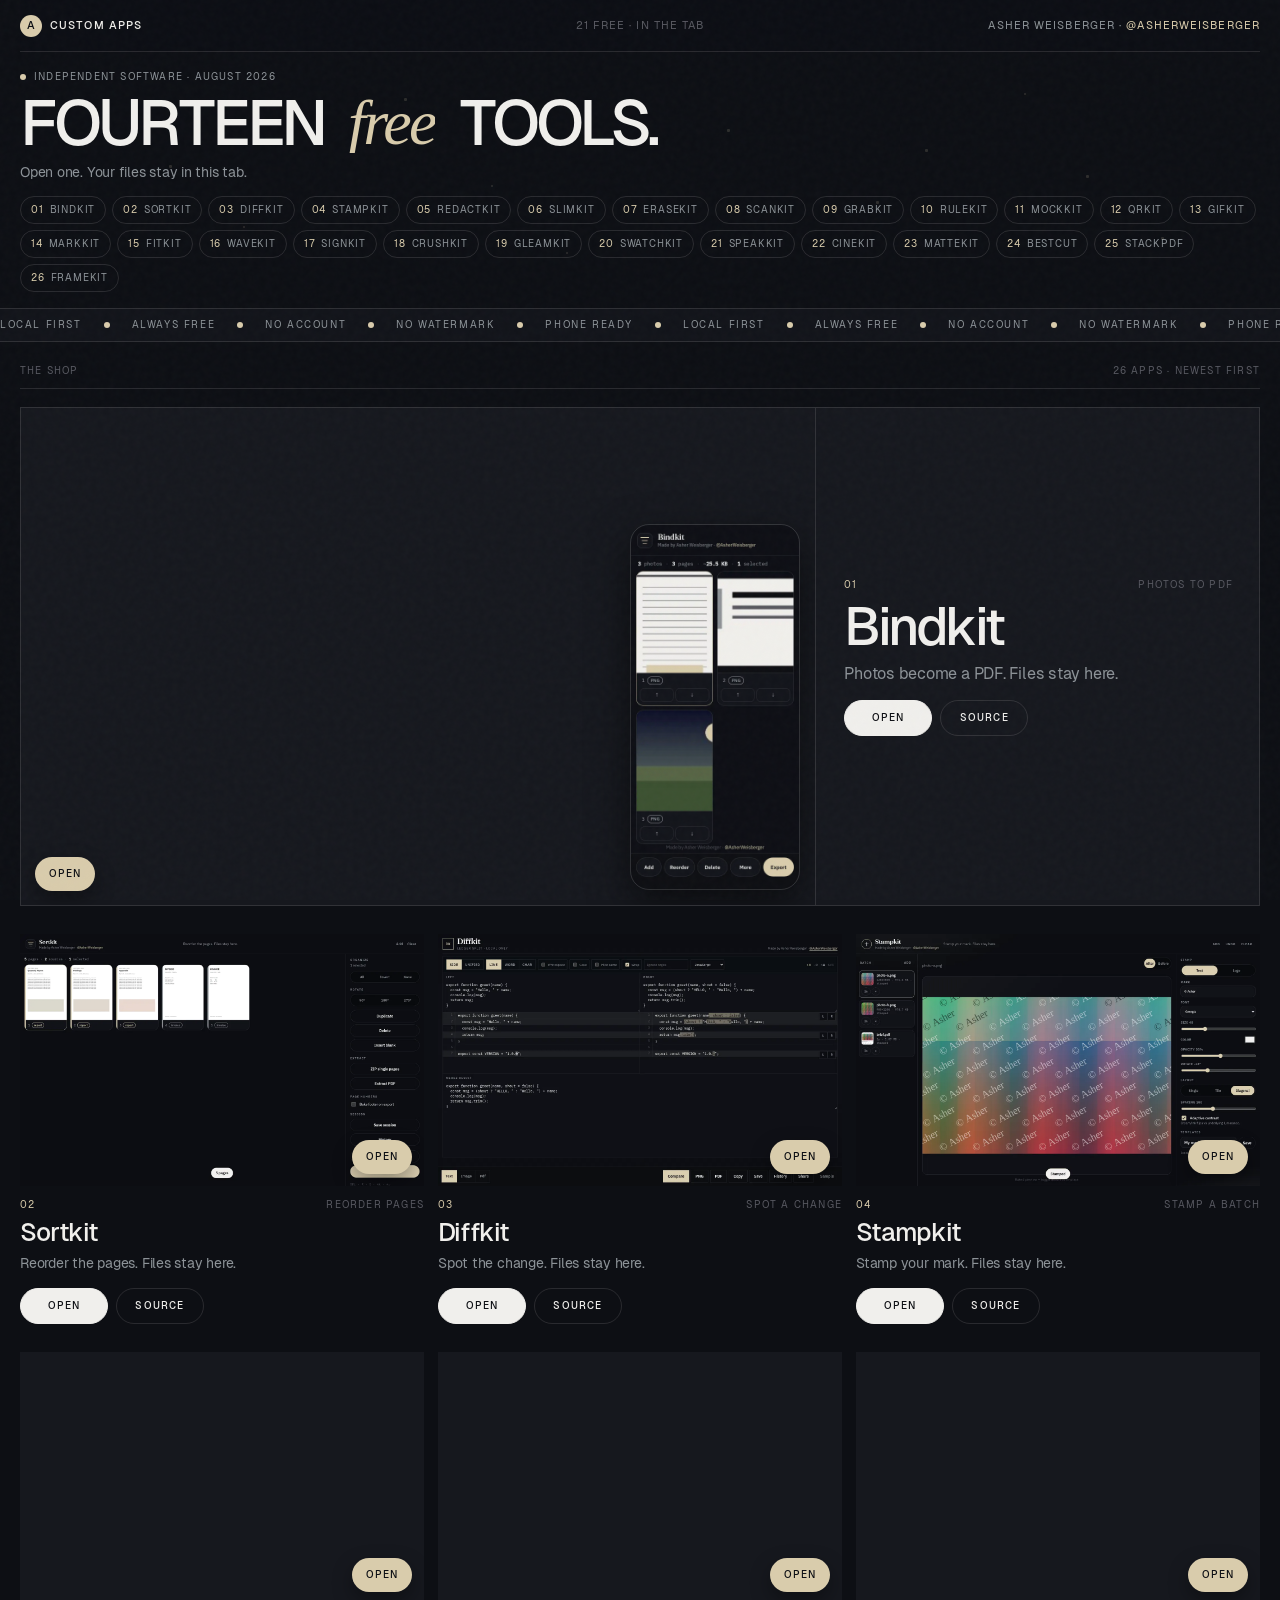
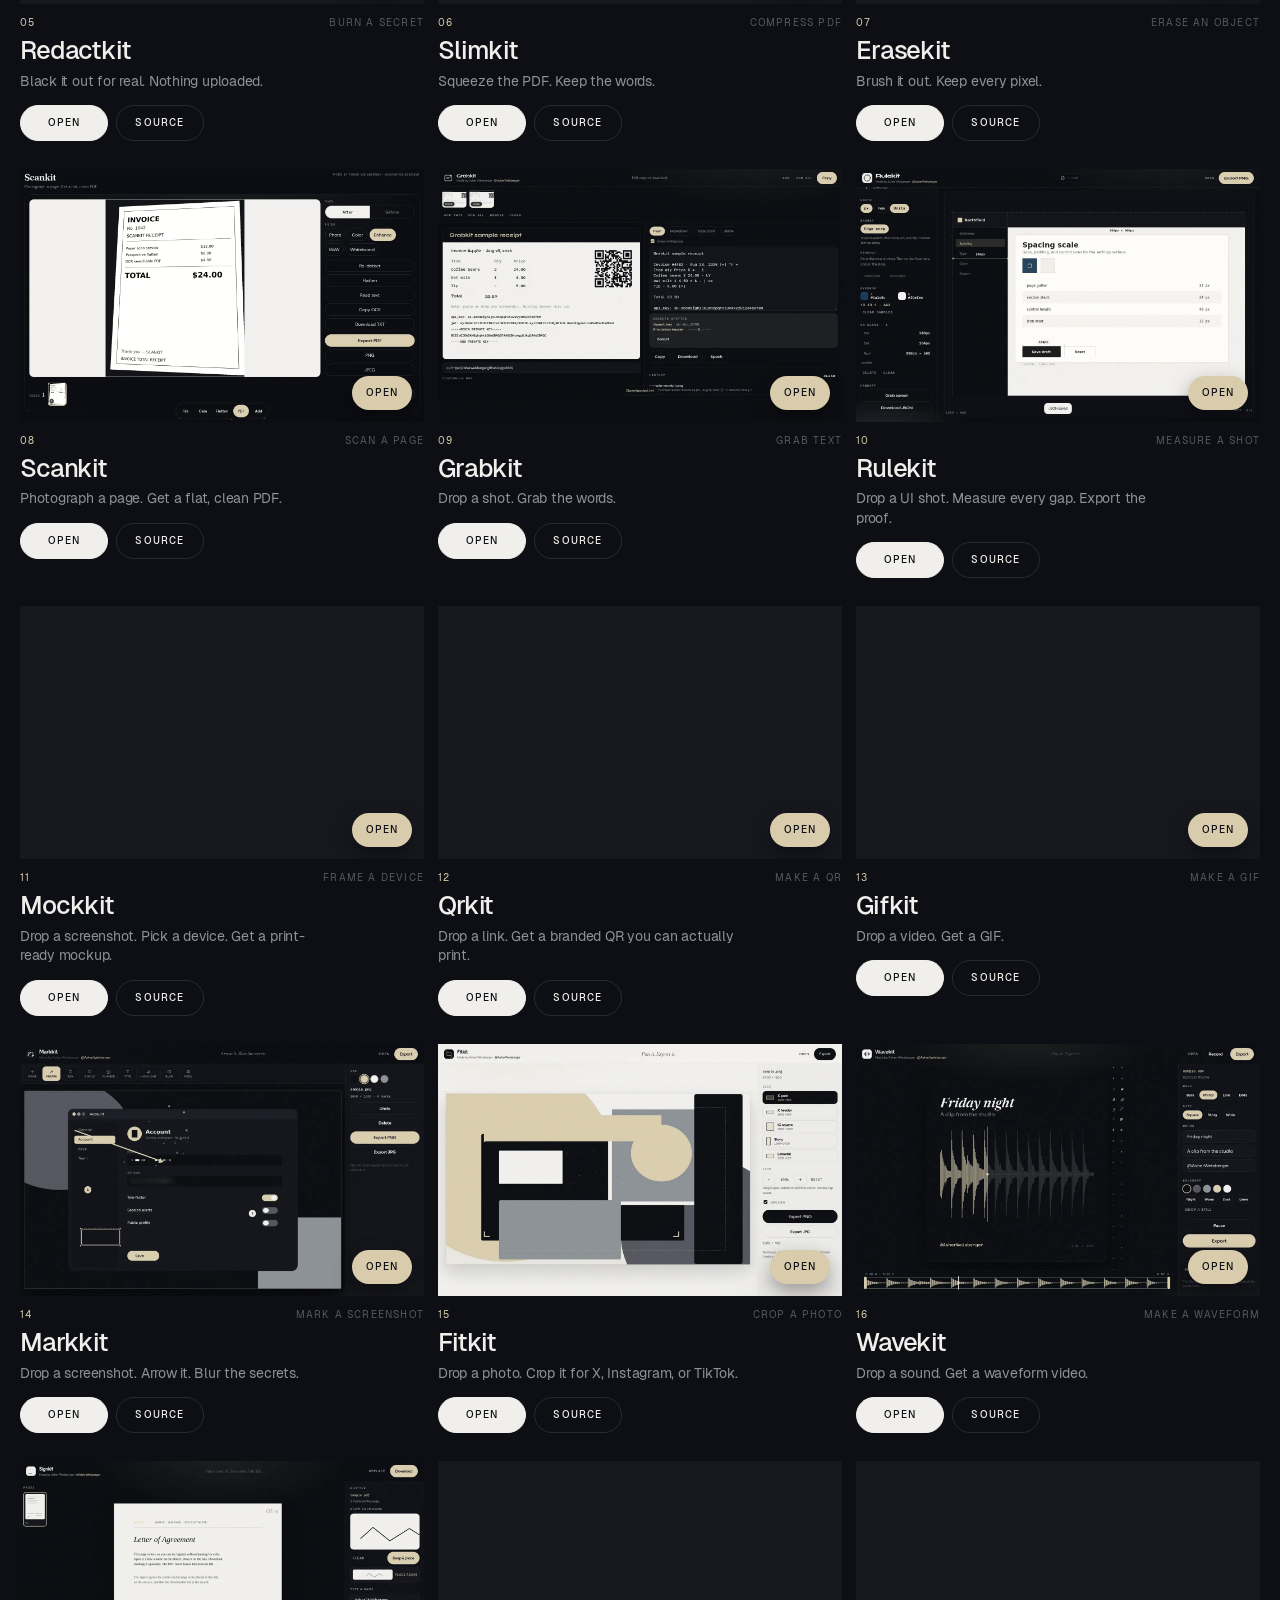
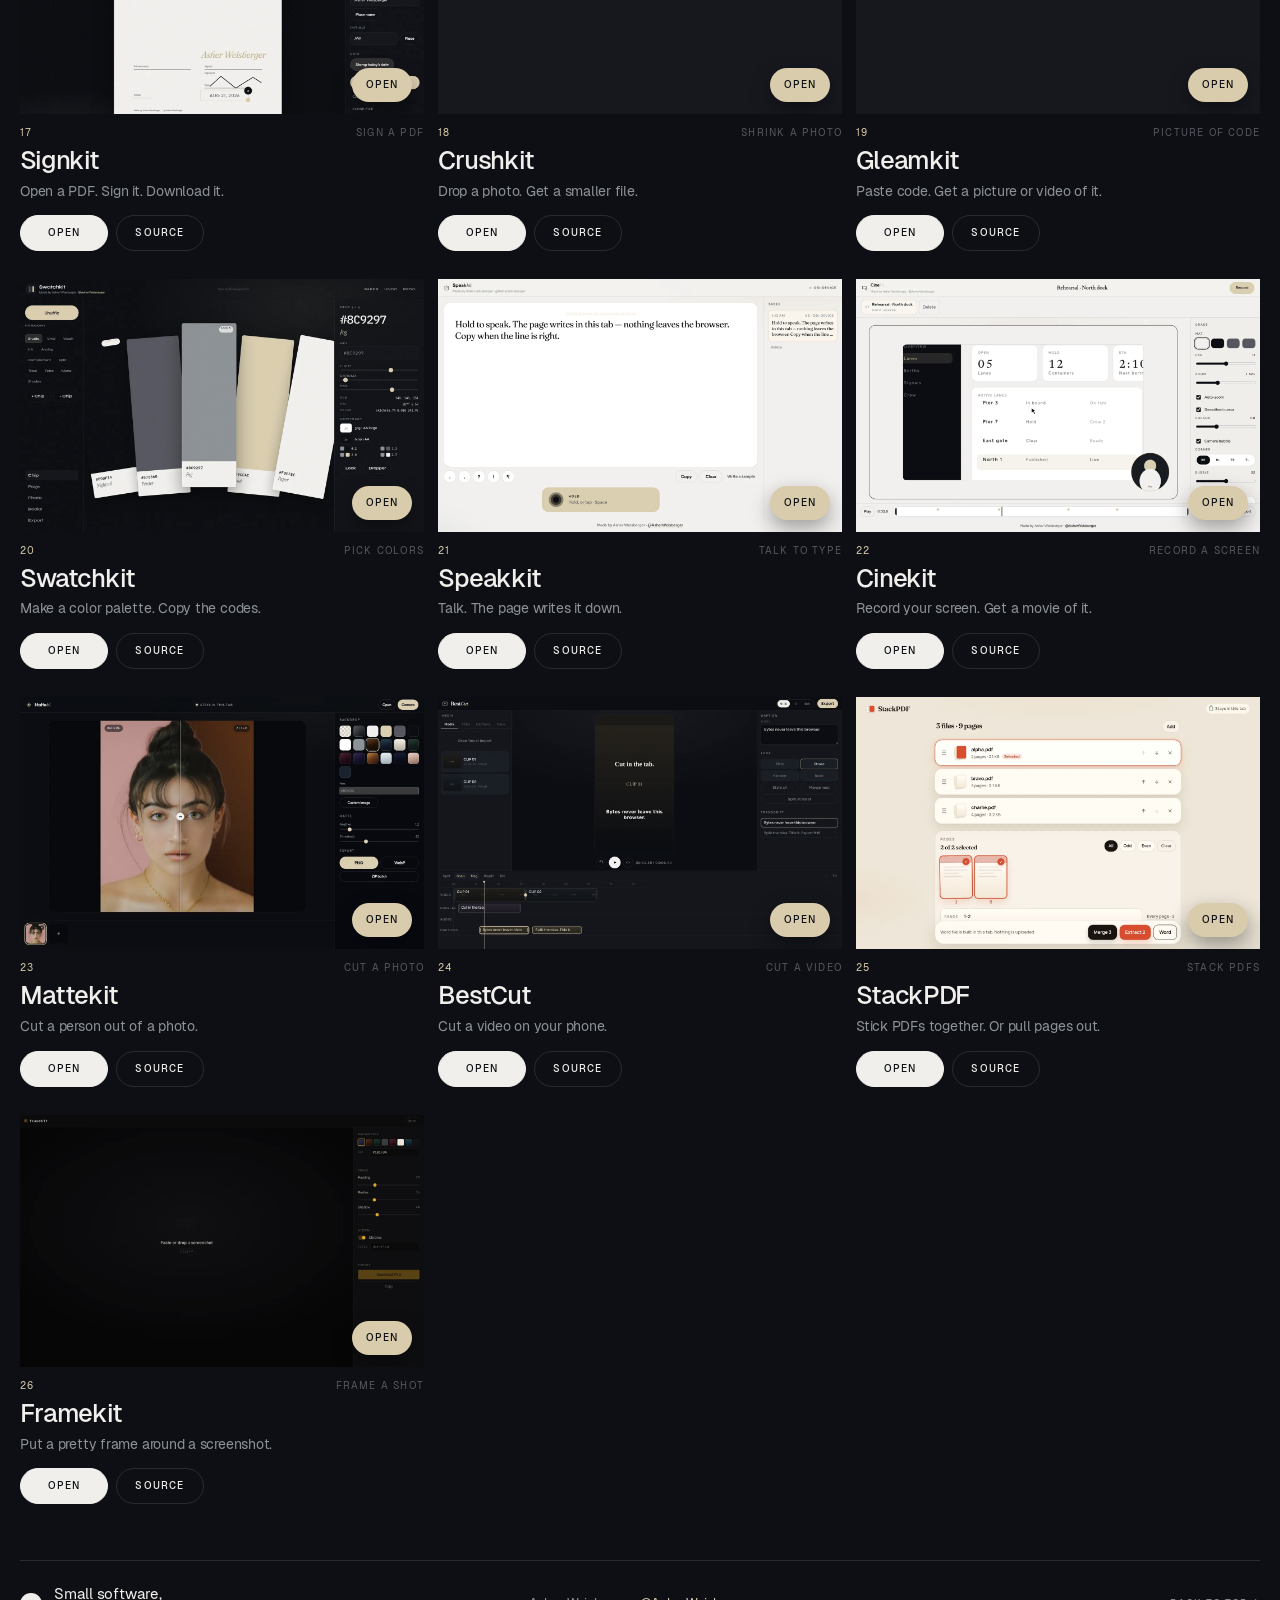
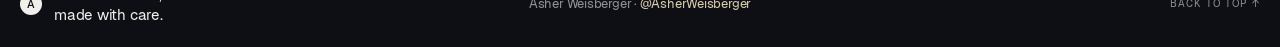
==== docs/index.html @ cea82b7a "Add Bindkit to the gallery. Newest-first case for the ILovePDF JPG-to-PDF replacement." ====
<!doctype html>
<html lang="en">
<head>
  <meta charset="utf-8">
  <meta name="viewport" content="width=device-width, initial-scale=1, viewport-fit=cover">
  <meta name="theme-color" content="#0D0F14">
  <meta name="apple-mobile-web-app-capable" content="yes">
  <meta name="apple-mobile-web-app-status-bar-style" content="black-translucent">
  <meta name="description" content="Fourteen free browser tools by Asher Weisberger. Drop a sound. Open a PDF. Shrink a photo. Files stay in this tab.">
  <meta name="author" content="Asher Weisberger">
  <meta name="twitter:creator" content="@AsherWeisberger">
  <meta property="og:title" content="Custom Apps — Asher Weisberger">
  <meta property="og:description" content="Fourteen free tools. Open one. Files stay in this tab.">
  <meta property="og:url" content="https://asherweisberger.github.io/apps/">
  <meta property="og:type" content="website">
  <title>Custom Apps — Asher Weisberger</title>
  <link rel="icon" href="./favicon.svg" type="image/svg+xml">
  <!-- X PIXEL -->
  <!-- X conversion tracking base code -->
  <script>
  !function(e,t,n,s,u,a){e.twq||(s=e.twq=function(){s.exe?s.exe.apply(s,arguments):s.queue.push(arguments);
  },s.version='1.1',s.queue=[],u=t.createElement(n),u.async=!0,u.src='https://static.ads-twitter.com/uwt.js',
  a=t.getElementsByTagName(n)[0],a.parentNode.insertBefore(u,a))}(window,document,'script');
  twq('config','relo7');
  </script>
  <!-- End X conversion tracking base code -->
  <link rel="stylesheet" href="./styles.css">
</head>
<body>
  <div class="grain" aria-hidden="true"></div>
  <div class="island" id="island" role="status" aria-live="polite">
    <span class="orb-dot" id="island-orb"></span>
    <span class="island-label">Opening the shop</span>
  </div>
  <header class="nav shell">
    <a class="wordmark" href="#top" aria-label="Custom Apps, home"><span class="mark">A</span><span>CUSTOM APPS</span></a>
    <p class="nav-meta">21 free · in the tab</p>
    <a class="credit" href="https://x.com/AsherWeisberger" rel="noopener noreferrer"><span class="credit-name">Asher Weisberger · </span><span class="at">@AsherWeisberger</span></a>
  </header>
  <main id="top">
    <section class="mast shell">
      <div class="dust" aria-hidden="true"><i></i><i></i><i></i><i></i><i></i><i></i><i></i><i></i><i></i><i></i><i></i><i></i></div>
      <p class="eyebrow"><span class="dot"></span> Independent software · August 2026</p>
      <h1 class="kinetic" aria-label="Fourteen free tools.">
        <span class="k-word" style="--d:.02s"><span>Fourteen</span></span>
        <em class="k-word" style="--d:.12s"><span>free</span></em>
        <span class="k-word" style="--d:.22s"><span>tools.</span></span>
      </h1>
      <p class="lede">Open one. Your files stay in this tab.</p>
      <div class="chips" id="chips"><a href="#bindkit"><em>01</em>Bindkit</a><a href="#sortkit"><em>02</em>Sortkit</a><a href="#diffkit"><em>03</em>Diffkit</a><a href="#stampkit"><em>04</em>Stampkit</a><a href="#redactkit"><em>05</em>Redactkit</a><a href="#slimkit"><em>06</em>Slimkit</a><a href="#erasekit"><em>07</em>Erasekit</a><a href="#scankit"><em>08</em>Scankit</a><a href="#grabkit"><em>09</em>Grabkit</a><a href="#rulekit"><em>10</em>Rulekit</a><a href="#mockkit"><em>11</em>Mockkit</a><a href="#qrkit"><em>12</em>Qrkit</a><a href="#gifkit"><em>13</em>Gifkit</a><a href="#markkit"><em>14</em>Markkit</a><a href="#fitkit"><em>15</em>Fitkit</a><a href="#wavekit"><em>16</em>Wavekit</a><a href="#signkit"><em>17</em>Signkit</a><a href="#crushkit"><em>18</em>Crushkit</a><a href="#gleamkit"><em>19</em>Gleamkit</a><a href="#swatchkit"><em>20</em>Swatchkit</a><a href="#speakkit"><em>21</em>Speakkit</a><a href="#cinekit"><em>22</em>Cinekit</a><a href="#mattekit"><em>23</em>Mattekit</a><a href="#bestcut"><em>24</em>BestCut</a><a href="#stackpdf"><em>25</em>StackPDF</a><a href="#framekit"><em>26</em>Framekit</a></div>
    </section>
    <section class="ticker" aria-hidden="true">
      <div class="ticker-track"><span>LOCAL FIRST</span><i></i><span>ALWAYS FREE</span><i></i><span>NO ACCOUNT</span><i></i><span>NO WATERMARK</span><i></i><span>PHONE READY</span><i></i><span>LOCAL FIRST</span><i></i><span>ALWAYS FREE</span><i></i><span>NO ACCOUNT</span><i></i><span>NO WATERMARK</span><i></i><span>PHONE READY</span></div>
    </section>
    <section class="work shell" id="work">
      <div class="section-head"><p>The shop</p><p>26 apps · newest first</p></div>
      <div class="shop" id="shop">
                <article class="card featured reveal" id="bindkit">
          <a class="still" href="https://asherweisberger.github.io/bindkit/" aria-label="Open Bindkit">
            <picture>
              <source media="(max-width:700px)" srcset="./shots/bindkit/phone.webp">
              <img src="./shots/bindkit/card.webp" alt="Bindkit on desktop: photo thumbnail board with page size and export rail." width="1440" height="900" loading="eager" fetchpriority="high" decoding="async">
            </picture>
            <img class="device" src="./shots/bindkit/phone.webp" alt="" width="390" height="844" decoding="async">
            <span class="open-chip">Open</span>
          </a>
          <div class="meta">
            <div class="card-top"><span class="number">01</span><span>Photos to PDF</span></div>
            <h2 data-name="Bindkit">Bindkit</h2>
            <p class="card-copy">Photos become a PDF. Files stay here.</p>
            <div class="links">
              <a class="btn primary" href="https://asherweisberger.github.io/bindkit/">Open<span class="fill" aria-hidden="true"></span></a>
              <a class="btn" href="https://github.com/AsherWeisberger/bindkit" rel="noopener noreferrer">Source<span class="fill" aria-hidden="true"></span></a>
            </div>
          </div>
        </article>

        <article class="card reveal" id="sortkit">
          <a class="still" href="https://asherweisberger.github.io/sortkit/" aria-label="Open Sortkit">
            <picture>
              <source media="(max-width:700px)" srcset="./shots/sortkit/phone.webp">
              <img src="./shots/sortkit/card.webp" alt="Sortkit on desktop: thumbnail board mixing report and invoice pages, rotate and export rail." width="1440" height="900" loading="eager" fetchpriority="high" decoding="async">
            </picture>
            <img class="device" src="./shots/sortkit/phone.webp" alt="" width="390" height="844" decoding="async">
            <span class="open-chip">Open</span>
          </a>
          <div class="meta">
            <div class="card-top"><span class="number">02</span><span>Reorder pages</span></div>
            <h2 data-name="Sortkit">Sortkit</h2>
            <p class="card-copy">Reorder the pages. Files stay here.</p>
            <div class="links">
              <a class="btn primary" href="https://asherweisberger.github.io/sortkit/">Open<span class="fill" aria-hidden="true"></span></a>
              <a class="btn" href="https://github.com/AsherWeisberger/sortkit" rel="noopener noreferrer">Source<span class="fill" aria-hidden="true"></span></a>
            </div>
          </div>
        </article>

        <article class="card reveal" id="diffkit">
          <a class="still" href="https://asherweisberger.github.io/diffkit/" aria-label="Open Diffkit">
            <picture>
              <source media="(max-width:700px)" srcset="./shots/diffkit/phone.webp">
              <img src="./shots/diffkit/card.webp" alt="Diffkit on desktop: side-by-side JS sample, line grain, merge pane, Text Image Pdf dock." width="1440" height="900" loading="eager" decoding="async">
            </picture>
            
            <span class="open-chip">Open</span>
          </a>
          <div class="meta">
            <div class="card-top"><span class="number">03</span><span>Spot a change</span></div>
            <h2 data-name="Diffkit">Diffkit</h2>
            <p class="card-copy">Spot the change. Files stay here.</p>
            <div class="links">
              <a class="btn primary" href="https://asherweisberger.github.io/diffkit/">Open<span class="fill" aria-hidden="true"></span></a>
              <a class="btn" href="https://github.com/AsherWeisberger/diffkit" rel="noopener noreferrer">Source<span class="fill" aria-hidden="true"></span></a>
            </div>
          </div>
        </article>

        <article class="card reveal" id="stampkit">
          <a class="still" href="https://asherweisberger.github.io/stampkit/" aria-label="Open Stampkit">
            <picture>
              <source media="(max-width:700px)" srcset="./shots/stampkit/phone.webp">
              <img src="./shots/stampkit/card.webp" alt="Stampkit on desktop: diagonal (c) Asher on a sample photo, Text/Logo rail, Adaptive contrast, Batch strip." width="1440" height="900" loading="lazy" decoding="async">
            </picture>
            
            <span class="open-chip">Open</span>
          </a>
          <div class="meta">
            <div class="card-top"><span class="number">04</span><span>Stamp a batch</span></div>
            <h2 data-name="Stampkit">Stampkit</h2>
            <p class="card-copy">Stamp your mark. Files stay here.</p>
            <div class="links">
              <a class="btn primary" href="https://asherweisberger.github.io/stampkit/">Open<span class="fill" aria-hidden="true"></span></a>
              <a class="btn" href="https://github.com/AsherWeisberger/stampkit" rel="noopener noreferrer">Source<span class="fill" aria-hidden="true"></span></a>
            </div>
          </div>
        </article>

        <article class="card reveal" id="redactkit">
          <a class="still" href="https://asherweisberger.github.io/redactkit/" aria-label="Open Redactkit">
            <picture>
              <source media="(max-width:700px)" srcset="./shots/redactkit/phone.webp">
              <img src="./shots/redactkit/card.webp" alt="Redactkit on desktop: sample invoice with SSN marks burned black, Applied view, Export." width="1440" height="900" loading="lazy" decoding="async">
            </picture>
            
            <span class="open-chip">Open</span>
          </a>
          <div class="meta">
            <div class="card-top"><span class="number">05</span><span>Burn a secret</span></div>
            <h2 data-name="Redactkit">Redactkit</h2>
            <p class="card-copy">Black it out for real. Nothing uploaded.</p>
            <div class="links">
              <a class="btn primary" href="https://asherweisberger.github.io/redactkit/">Open<span class="fill" aria-hidden="true"></span></a>
              <a class="btn" href="https://github.com/AsherWeisberger/redactkit" rel="noopener noreferrer">Source<span class="fill" aria-hidden="true"></span></a>
            </div>
          </div>
        </article>

        <article class="card reveal" id="slimkit">
          <a class="still" href="https://asherweisberger.github.io/slimkit/" aria-label="Open Slimkit">
            <picture>
              <source media="(max-width:700px)" srcset="./shots/slimkit/phone.webp">
              <img src="./shots/slimkit/card.webp" alt="Slimkit on desktop: sample invoice before and after, Soft mode, 1.7MB to 69.6KB, Download." width="1440" height="900" loading="lazy" decoding="async">
            </picture>
            
            <span class="open-chip">Open</span>
          </a>
          <div class="meta">
            <div class="card-top"><span class="number">06</span><span>Compress PDF</span></div>
            <h2 data-name="Slimkit">Slimkit</h2>
            <p class="card-copy">Squeeze the PDF. Keep the words.</p>
            <div class="links">
              <a class="btn primary" href="https://asherweisberger.github.io/slimkit/">Open<span class="fill" aria-hidden="true"></span></a>
              <a class="btn" href="https://github.com/AsherWeisberger/slimkit" rel="noopener noreferrer">Source<span class="fill" aria-hidden="true"></span></a>
            </div>
          </div>
        </article>

        <article class="card reveal" id="erasekit">
          <a class="still" href="https://asherweisberger.github.io/erasekit/" aria-label="Open Erasekit">
            <picture>
              <source media="(max-width:700px)" srcset="./shots/erasekit/phone.webp">
              <img src="./shots/erasekit/card.webp" alt="Erasekit on desktop: a lake polaroid on the desk, red SALE sticker masked, Telea, Erase." width="1440" height="900" loading="lazy" decoding="async">
            </picture>
            
            <span class="open-chip">Open</span>
          </a>
          <div class="meta">
            <div class="card-top"><span class="number">07</span><span>Erase an object</span></div>
            <h2 data-name="Erasekit">Erasekit</h2>
            <p class="card-copy">Brush it out. Keep every pixel.</p>
            <div class="links">
              <a class="btn primary" href="https://asherweisberger.github.io/erasekit/">Open<span class="fill" aria-hidden="true"></span></a>
              <a class="btn" href="https://github.com/AsherWeisberger/erasekit" rel="noopener noreferrer">Source<span class="fill" aria-hidden="true"></span></a>
            </div>
          </div>
        </article>

        <article class="card reveal" id="scankit">
          <a class="still" href="https://asherweisberger.github.io/scankit/" aria-label="Open Scankit">
            <picture>
              <source media="(max-width:700px)" srcset="./shots/scankit/phone.webp">
              <img src="./shots/scankit/card.webp" alt="Scankit on desktop: a flattened invoice on the desk, Enhance selected, Export PDF." width="1440" height="900" loading="lazy" decoding="async">
            </picture>
            
            <span class="open-chip">Open</span>
          </a>
          <div class="meta">
            <div class="card-top"><span class="number">08</span><span>Scan a page</span></div>
            <h2 data-name="Scankit">Scankit</h2>
            <p class="card-copy">Photograph a page. Get a flat, clean PDF.</p>
            <div class="links">
              <a class="btn primary" href="https://asherweisberger.github.io/scankit/">Open<span class="fill" aria-hidden="true"></span></a>
              <a class="btn" href="https://github.com/AsherWeisberger/scankit" rel="noopener noreferrer">Source<span class="fill" aria-hidden="true"></span></a>
            </div>
          </div>
        </article>

        <article class="card reveal" id="grabkit">
          <a class="still" href="https://asherweisberger.github.io/grabkit/" aria-label="Open Grabkit">
            <picture>
              <source media="(max-width:700px)" srcset="./shots/grabkit/phone.webp">
              <img src="./shots/grabkit/card.webp" alt="Grabkit on desktop: a receipt on the glass, Plain/Markdown/CSV/JSON modes, secrets spotted, Copy." width="1440" height="900" loading="lazy" decoding="async">
            </picture>
            
            <span class="open-chip">Open</span>
          </a>
          <div class="meta">
            <div class="card-top"><span class="number">09</span><span>Grab text</span></div>
            <h2 data-name="Grabkit">Grabkit</h2>
            <p class="card-copy">Drop a shot. Grab the words.</p>
            <div class="links">
              <a class="btn primary" href="https://asherweisberger.github.io/grabkit/">Open<span class="fill" aria-hidden="true"></span></a>
              <a class="btn" href="https://github.com/AsherWeisberger/grabkit" rel="noopener noreferrer">Source<span class="fill" aria-hidden="true"></span></a>
            </div>
          </div>
        </article>

        <article class="card reveal" id="rulekit">
          <a class="still" href="https://asherweisberger.github.io/rulekit/" aria-label="Open Rulekit">
            <picture>
              <source media="(max-width:700px)" srcset="./shots/rulekit/phone.webp">
              <img src="./shots/rulekit/card.webp" alt="Rulekit on desktop: a UI shot on the glass with pinned distances, a rect, and guides." width="1440" height="900" loading="lazy" decoding="async">
            </picture>
            
            <span class="open-chip">Open</span>
          </a>
          <div class="meta">
            <div class="card-top"><span class="number">10</span><span>Measure a shot</span></div>
            <h2 data-name="Rulekit">Rulekit</h2>
            <p class="card-copy">Drop a UI shot. Measure every gap. Export the proof.</p>
            <div class="links">
              <a class="btn primary" href="https://asherweisberger.github.io/rulekit/">Open<span class="fill" aria-hidden="true"></span></a>
              <a class="btn" href="https://github.com/AsherWeisberger/rulekit" rel="noopener noreferrer">Source<span class="fill" aria-hidden="true"></span></a>
            </div>
          </div>
        </article>

        <article class="card reveal" id="mockkit">
          <a class="still" href="https://asherweisberger.github.io/mockkit/" aria-label="Open Mockkit">
            <picture>
              <source media="(max-width:700px)" srcset="./shots/mockkit/phone.webp">
              <img src="./shots/mockkit/card.webp" alt="Mockkit on desktop: a phone frame on a mesh backdrop, scene sliders, store-set and batch ZIP." width="1440" height="900" loading="lazy" decoding="async">
            </picture>
            
            <span class="open-chip">Open</span>
          </a>
          <div class="meta">
            <div class="card-top"><span class="number">11</span><span>Frame a device</span></div>
            <h2 data-name="Mockkit">Mockkit</h2>
            <p class="card-copy">Drop a screenshot. Pick a device. Get a print-ready mockup.</p>
            <div class="links">
              <a class="btn primary" href="https://asherweisberger.github.io/mockkit/">Open<span class="fill" aria-hidden="true"></span></a>
              <a class="btn" href="https://github.com/AsherWeisberger/mockkit" rel="noopener noreferrer">Source<span class="fill" aria-hidden="true"></span></a>
            </div>
          </div>
        </article>

        <article class="card reveal" id="qrkit">
          <a class="still" href="https://asherweisberger.github.io/qrkit/" aria-label="Open Qrkit">
            <picture>
              <source media="(max-width:700px)" srcset="./shots/qrkit/phone.webp">
              <img src="./shots/qrkit/card.webp" alt="Qrkit on desktop: a print plate with a framed SCAN ME code, type chips, ink and paper, PNG SVG PDF." width="1440" height="900" loading="lazy" decoding="async">
            </picture>
            
            <span class="open-chip">Open</span>
          </a>
          <div class="meta">
            <div class="card-top"><span class="number">12</span><span>Make a QR</span></div>
            <h2 data-name="Qrkit">Qrkit</h2>
            <p class="card-copy">Drop a link. Get a branded QR you can actually print.</p>
            <div class="links">
              <a class="btn primary" href="https://asherweisberger.github.io/qrkit/">Open<span class="fill" aria-hidden="true"></span></a>
              <a class="btn" href="https://github.com/AsherWeisberger/qrkit" rel="noopener noreferrer">Source<span class="fill" aria-hidden="true"></span></a>
            </div>
          </div>
        </article>

        <article class="card reveal" id="gifkit">
          <a class="still" href="https://asherweisberger.github.io/gifkit/" aria-label="Open Gifkit">
            <picture>
              <source media="(max-width:700px)" srcset="./shots/gifkit/phone.webp">
              <img src="./shots/gifkit/card.webp" alt="Gifkit on desktop: a film gate looping a clip, in and out on the strip, width fps speed, Make GIF." width="1440" height="900" loading="lazy" decoding="async">
            </picture>
            
            <span class="open-chip">Open</span>
          </a>
          <div class="meta">
            <div class="card-top"><span class="number">13</span><span>Make a GIF</span></div>
            <h2 data-name="Gifkit">Gifkit</h2>
            <p class="card-copy">Drop a video. Get a GIF.</p>
            <div class="links">
              <a class="btn primary" href="https://asherweisberger.github.io/gifkit/">Open<span class="fill" aria-hidden="true"></span></a>
              <a class="btn" href="https://github.com/AsherWeisberger/gifkit" rel="noopener noreferrer">Source<span class="fill" aria-hidden="true"></span></a>
            </div>
          </div>
        </article>

        <article class="card reveal" id="markkit">
          <a class="still" href="https://asherweisberger.github.io/markkit/" aria-label="Open Markkit">
            <picture>
              <source media="(max-width:700px)" srcset="./shots/markkit/phone.webp">
              <img src="./shots/markkit/card.webp" alt="Markkit on desktop: a screenshot on a night desk, an arrow, numbered steps, blur and pixel, Export." width="1440" height="900" loading="lazy" decoding="async">
            </picture>
            
            <span class="open-chip">Open</span>
          </a>
          <div class="meta">
            <div class="card-top"><span class="number">14</span><span>Mark a screenshot</span></div>
            <h2 data-name="Markkit">Markkit</h2>
            <p class="card-copy">Drop a screenshot. Arrow it. Blur the secrets.</p>
            <div class="links">
              <a class="btn primary" href="https://asherweisberger.github.io/markkit/">Open<span class="fill" aria-hidden="true"></span></a>
              <a class="btn" href="https://github.com/AsherWeisberger/markkit" rel="noopener noreferrer">Source<span class="fill" aria-hidden="true"></span></a>
            </div>
          </div>
        </article>

        <article class="card reveal" id="fitkit">
          <a class="still" href="https://asherweisberger.github.io/fitkit/" aria-label="Open Fitkit">
            <picture>
              <source media="(max-width:700px)" srcset="./shots/fitkit/phone.webp">
              <img src="./shots/fitkit/card.webp" alt="Fitkit on desktop: a crop gate on a cream table, X post 1600×900, pan and Export." width="1440" height="900" loading="lazy" decoding="async">
            </picture>
            
            <span class="open-chip">Open</span>
          </a>
          <div class="meta">
            <div class="card-top"><span class="number">15</span><span>Crop a photo</span></div>
            <h2 data-name="Fitkit">Fitkit</h2>
            <p class="card-copy">Drop a photo. Crop it for X, Instagram, or TikTok.</p>
            <div class="links">
              <a class="btn primary" href="https://asherweisberger.github.io/fitkit/">Open<span class="fill" aria-hidden="true"></span></a>
              <a class="btn" href="https://github.com/AsherWeisberger/fitkit" rel="noopener noreferrer">Source<span class="fill" aria-hidden="true"></span></a>
            </div>
          </div>
        </article>

        <article class="card reveal" id="wavekit">
          <a class="still" href="https://asherweisberger.github.io/wavekit/" aria-label="Open Wavekit">
            <picture>
              <source media="(max-width:700px)" srcset="./shots/wavekit/phone.webp">
              <img src="./shots/wavekit/card.webp" alt="Wavekit on desktop: a square mirrored waveform, Friday night, Export." width="1440" height="900" loading="lazy" decoding="async">
            </picture>
            
            <span class="open-chip">Open</span>
          </a>
          <div class="meta">
            <div class="card-top"><span class="number">16</span><span>Make a waveform</span></div>
            <h2 data-name="Wavekit">Wavekit</h2>
            <p class="card-copy">Drop a sound. Get a waveform video.</p>
            <div class="links">
              <a class="btn primary" href="https://asherweisberger.github.io/wavekit/">Open<span class="fill" aria-hidden="true"></span></a>
              <a class="btn" href="https://github.com/AsherWeisberger/wavekit" rel="noopener noreferrer">Source<span class="fill" aria-hidden="true"></span></a>
            </div>
          </div>
        </article>

        <article class="card reveal" id="signkit">
          <a class="still" href="https://asherweisberger.github.io/signkit/" aria-label="Open Signkit">
            <picture>
              <source media="(max-width:700px)" srcset="./shots/signkit/phone.webp">
              <img src="./shots/signkit/card.webp" alt="Signkit on desktop: a letter of agreement, a drawn signature, sand italic name, Download." width="1440" height="900" loading="lazy" decoding="async">
            </picture>
            
            <span class="open-chip">Open</span>
          </a>
          <div class="meta">
            <div class="card-top"><span class="number">17</span><span>Sign a PDF</span></div>
            <h2 data-name="Signkit">Signkit</h2>
            <p class="card-copy">Open a PDF. Sign it. Download it.</p>
            <div class="links">
              <a class="btn primary" href="https://asherweisberger.github.io/signkit/">Open<span class="fill" aria-hidden="true"></span></a>
              <a class="btn" href="https://github.com/AsherWeisberger/signkit" rel="noopener noreferrer">Source<span class="fill" aria-hidden="true"></span></a>
            </div>
          </div>
        </article>

        <article class="card reveal" id="crushkit">
          <a class="still" href="https://asherweisberger.github.io/crushkit/" aria-label="Open Crushkit">
            <picture>
              <source media="(max-width:700px)" srcset="./shots/crushkit/phone.webp">
              <img src="./shots/crushkit/card.webp" alt="Crushkit on desktop: a before/after photo, 1.8 MB to 297 KB, Crush and Download." width="1440" height="900" loading="lazy" decoding="async">
            </picture>
            
            <span class="open-chip">Open</span>
          </a>
          <div class="meta">
            <div class="card-top"><span class="number">18</span><span>Shrink a photo</span></div>
            <h2 data-name="Crushkit">Crushkit</h2>
            <p class="card-copy">Drop a photo. Get a smaller file.</p>
            <div class="links">
              <a class="btn primary" href="https://asherweisberger.github.io/crushkit/">Open<span class="fill" aria-hidden="true"></span></a>
              <a class="btn" href="https://github.com/AsherWeisberger/crushkit" rel="noopener noreferrer">Source<span class="fill" aria-hidden="true"></span></a>
            </div>
          </div>
        </article>

        <article class="card reveal" id="gleamkit">
          <a class="still" href="https://asherweisberger.github.io/gleamkit/" aria-label="Open Gleamkit">
            <picture>
              <source media="(max-width:700px)" srcset="./shots/gleamkit/phone.webp">
              <img src="./shots/gleamkit/card.webp" alt="Gleamkit on desktop: a Mac-chrome TypeScript shot on a sand wash, line focus, steps along the bottom." width="1440" height="900" loading="lazy" decoding="async">
            </picture>
            
            <span class="open-chip">Open</span>
          </a>
          <div class="meta">
            <div class="card-top"><span class="number">19</span><span>Picture of code</span></div>
            <h2 data-name="Gleamkit">Gleamkit</h2>
            <p class="card-copy">Paste code. Get a picture or video of it.</p>
            <div class="links">
              <a class="btn primary" href="https://asherweisberger.github.io/gleamkit/">Open<span class="fill" aria-hidden="true"></span></a>
              <a class="btn" href="https://github.com/AsherWeisberger/gleamkit" rel="noopener noreferrer">Source<span class="fill" aria-hidden="true"></span></a>
            </div>
          </div>
        </article>

        <article class="card reveal" id="swatchkit">
          <a class="still" href="https://asherweisberger.github.io/swatchkit/" aria-label="Open Swatchkit">
            <picture>
              <source media="(max-width:700px)" srcset="./shots/swatchkit/phone.webp">
              <img src="./shots/swatchkit/card.webp" alt="Swatchkit on desktop: a fan of paint chips on a dark table, OKLCH sliders, contrast, Shuffle." width="1440" height="900" loading="lazy" decoding="async">
            </picture>
            
            <span class="open-chip">Open</span>
          </a>
          <div class="meta">
            <div class="card-top"><span class="number">20</span><span>Pick colors</span></div>
            <h2 data-name="Swatchkit">Swatchkit</h2>
            <p class="card-copy">Make a color palette. Copy the codes.</p>
            <div class="links">
              <a class="btn primary" href="https://asherweisberger.github.io/swatchkit/">Open<span class="fill" aria-hidden="true"></span></a>
              <a class="btn" href="https://github.com/AsherWeisberger/swatchkit" rel="noopener noreferrer">Source<span class="fill" aria-hidden="true"></span></a>
            </div>
          </div>
        </article>

        <article class="card reveal" id="speakkit">
          <a class="still" href="https://asherweisberger.github.io/speakkit/" aria-label="Open Speakkit">
            <picture>
              <source media="(max-width:700px)" srcset="./shots/speakkit/phone.webp">
              <img src="./shots/speakkit/card.webp" alt="Speakkit on desktop: a cream speaking page, hold pad, punctuation chips, and a rail of takes." width="1440" height="900" loading="lazy" decoding="async">
            </picture>
            
            <span class="open-chip">Open</span>
          </a>
          <div class="meta">
            <div class="card-top"><span class="number">21</span><span>Talk to type</span></div>
            <h2 data-name="Speakkit">Speakkit</h2>
            <p class="card-copy">Talk. The page writes it down.</p>
            <div class="links">
              <a class="btn primary" href="https://asherweisberger.github.io/speakkit/">Open<span class="fill" aria-hidden="true"></span></a>
              <a class="btn" href="https://github.com/AsherWeisberger/speakkit" rel="noopener noreferrer">Source<span class="fill" aria-hidden="true"></span></a>
            </div>
          </div>
        </article>

        <article class="card reveal" id="cinekit">
          <a class="still" href="https://asherweisberger.github.io/cinekit/" aria-label="Open Cinekit">
            <picture>
              <source media="(max-width:700px)" srcset="./shots/cinekit/phone.webp">
              <img src="./shots/cinekit/card.webp" alt="Cinekit on desktop: a padded studio preview, grade rail, zoom marks on the timeline, and Record." width="1440" height="900" loading="lazy" decoding="async">
            </picture>
            
            <span class="open-chip">Open</span>
          </a>
          <div class="meta">
            <div class="card-top"><span class="number">22</span><span>Record a screen</span></div>
            <h2 data-name="Cinekit">Cinekit</h2>
            <p class="card-copy">Record your screen. Get a movie of it.</p>
            <div class="links">
              <a class="btn primary" href="https://asherweisberger.github.io/cinekit/">Open<span class="fill" aria-hidden="true"></span></a>
              <a class="btn" href="https://github.com/AsherWeisberger/cinekit" rel="noopener noreferrer">Source<span class="fill" aria-hidden="true"></span></a>
            </div>
          </div>
        </article>

        <article class="card reveal" id="mattekit">
          <a class="still" href="https://asherweisberger.github.io/mattekit/" aria-label="Open Mattekit">
            <picture>
              <source media="(max-width:700px)" srcset="./shots/mattekit/phone.webp">
              <img src="./shots/mattekit/card.webp" alt="Mattekit on desktop: a before/after cutout, backdrop swatches, feather and threshold, PNG export." width="1440" height="900" loading="lazy" decoding="async">
            </picture>
            
            <span class="open-chip">Open</span>
          </a>
          <div class="meta">
            <div class="card-top"><span class="number">23</span><span>Cut a photo</span></div>
            <h2 data-name="Mattekit">Mattekit</h2>
            <p class="card-copy">Cut a person out of a photo.</p>
            <div class="links">
              <a class="btn primary" href="https://asherweisberger.github.io/mattekit/">Open<span class="fill" aria-hidden="true"></span></a>
              <a class="btn" href="https://github.com/AsherWeisberger/mattekit" rel="noopener noreferrer">Source<span class="fill" aria-hidden="true"></span></a>
            </div>
          </div>
        </article>

        <article class="card reveal" id="bestcut">
          <a class="still" href="https://asherweisberger.github.io/bestcut/" aria-label="Open BestCut">
            <picture>
              <source media="(max-width:700px)" srcset="./shots/bestcut/phone.webp">
              <img src="./shots/bestcut/card.webp" alt="BestCut on desktop: media bin, 9:16 preview, inspector, four-track timeline, and dock." width="1440" height="900" loading="lazy" decoding="async">
            </picture>
            
            <span class="open-chip">Open</span>
          </a>
          <div class="meta">
            <div class="card-top"><span class="number">24</span><span>Cut a video</span></div>
            <h2 data-name="BestCut">BestCut</h2>
            <p class="card-copy">Cut a video on your phone.</p>
            <div class="links">
              <a class="btn primary" href="https://asherweisberger.github.io/bestcut/">Open<span class="fill" aria-hidden="true"></span></a>
              <a class="btn" href="https://github.com/AsherWeisberger/bestcut" rel="noopener noreferrer">Source<span class="fill" aria-hidden="true"></span></a>
            </div>
          </div>
        </article>

        <article class="card reveal" id="stackpdf">
          <a class="still" href="https://asherweisberger.github.io/stackpdf/" aria-label="Open StackPDF">
            <picture>
              <source media="(max-width:700px)" srcset="./shots/stackpdf/phone.webp">
              <img src="./shots/stackpdf/card.webp" alt="StackPDF on desktop: a stack of PDFs, page picks, merge and extract in one tab." width="1440" height="900" loading="lazy" decoding="async">
            </picture>
            
            <span class="open-chip">Open</span>
          </a>
          <div class="meta">
            <div class="card-top"><span class="number">25</span><span>Stack PDFs</span></div>
            <h2 data-name="StackPDF">StackPDF</h2>
            <p class="card-copy">Stick PDFs together. Or pull pages out.</p>
            <div class="links">
              <a class="btn primary" href="https://asherweisberger.github.io/stackpdf/">Open<span class="fill" aria-hidden="true"></span></a>
              <a class="btn" href="https://github.com/AsherWeisberger/stackpdf" rel="noopener noreferrer">Source<span class="fill" aria-hidden="true"></span></a>
            </div>
          </div>
        </article>

        <article class="card reveal" id="framekit">
          <a class="still" href="https://asherweisberger.github.io/framekit/" aria-label="Open Framekit">
            <picture>
              <source media="(max-width:700px)" srcset="./shots/framekit/phone.webp">
              <img src="./shots/framekit/card.webp" alt="Framekit on desktop: paste or drop a screenshot, pick a background, set padding, then download." width="1440" height="900" loading="lazy" decoding="async">
            </picture>
            
            <span class="open-chip">Open</span>
          </a>
          <div class="meta">
            <div class="card-top"><span class="number">26</span><span>Frame a shot</span></div>
            <h2 data-name="Framekit">Framekit</h2>
            <p class="card-copy">Put a pretty frame around a screenshot.</p>
            <div class="links">
              <a class="btn primary" href="https://asherweisberger.github.io/framekit/">Open<span class="fill" aria-hidden="true"></span></a>
              <a class="btn" href="https://github.com/AsherWeisberger/framekit" rel="noopener noreferrer">Source<span class="fill" aria-hidden="true"></span></a>
            </div>
          </div>
        </article>
      </div>
    </section>
  </main>
  <footer class="footer shell">
    <div><span class="mark inverted">A</span><p>Small software,<br>made with care.</p></div>
    <p class="footer-credit">Asher Weisberger · <a href="https://x.com/AsherWeisberger" rel="noopener noreferrer">@AsherWeisberger</a></p>
    <a href="#top" class="back">Back to top ↑</a>
  </footer>
  <script src="./js/orb.js"></script>
  <script src="./apps.js"></script>
  <script src="./script.js"></script>
  <script src="./js/pixel.js"></script>
</body>
</html>
---- docs/styles.css ----
@font-face{font-family:Geist;src:url("./fonts/geist-sans-latin-400-normal.woff2") format("woff2");font-weight:400;font-display:swap}
@font-face{font-family:Geist;src:url("./fonts/geist-sans-latin-500-normal.woff2") format("woff2");font-weight:500;font-display:swap}

:root{
  --ink:#0D0F14;
  --mute:#575860;
  --fog:#8C9297;
  --sand:#D9CCAC;
  --paper:#F0EFEC;
  --line:rgba(240,239,236,.12);
  --panel:#16181e;
  --sans:"Geist",Arial,sans-serif;
  --display:Georgia,"Times New Roman",serif;
  --ease:cubic-bezier(.16,1,.3,1);
}

*{box-sizing:border-box}
html{scroll-behavior:smooth;-webkit-text-size-adjust:100%;background:var(--ink)}
body{
  margin:0;
  background:var(--ink);
  color:var(--paper);
  font-family:var(--sans);
  font-size:15px;
  line-height:1.4;
  letter-spacing:-.015em;
  -webkit-font-smoothing:antialiased;
  overflow-x:hidden;
  padding-top:env(safe-area-inset-top,0px);
  padding-left:env(safe-area-inset-left,0px);
  padding-right:env(safe-area-inset-right,0px);
}
a{color:inherit;text-decoration:none}
img{display:block;width:100%;height:auto}
.shell{width:min(100% - 36px,1240px);margin-inline:auto}

.grain{
  position:fixed;inset:0;pointer-events:none;z-index:80;opacity:.04;
  background-image:url("data:image/svg+xml,%3Csvg viewBox='0 0 160 160' xmlns='http://www.w3.org/2000/svg'%3E%3Cfilter id='n'%3E%3CfeTurbulence type='fractalNoise' baseFrequency='.9' numOctaves='4' stitchTiles='stitch'/%3E%3C/filter%3E%3Crect width='100%25' height='100%25' filter='url(%23n)' opacity='.65'/%3E%3C/svg%3E");
}

/* ——— Island load pill (under the notch) ——— */
.island{
  position:fixed;
  z-index:200;
  top:calc(env(safe-area-inset-top,0px) + 10px);
  left:50%;
  height:36px;
  display:flex;
  align-items:center;
  gap:8px;
  width:36px;
  padding:0 8px;
  overflow:hidden;
  white-space:nowrap;
  border-radius:999px;
  background:rgba(22,24,30,.92);
  color:var(--paper);
  font-size:12px;
  font-weight:500;
  letter-spacing:-.01em;
  box-shadow:inset 0 0 0 1px rgba(240,239,236,.14),0 10px 32px rgba(0,0,0,.45);
  backdrop-filter:saturate(1.2) blur(18px);
  -webkit-backdrop-filter:saturate(1.2) blur(18px);
  transform:translateX(-50%) scale(.72);
  opacity:0;
  pointer-events:none;
  transition:width .55s var(--ease),padding .55s var(--ease),transform .55s var(--ease),opacity .35s ease;
}
.island.is-open{
  width:210px;
  padding:0 16px 0 8px;
  opacity:1;
  transform:translateX(-50%) scale(1);
}
.island.is-gone{
  width:36px;
  padding:0 8px;
  opacity:0;
  transform:translateX(-50%) translateY(-10px) scale(.7);
}
.island .orb-dot{
  display:grid;place-items:center;
  width:20px;height:20px;flex:0 0 20px;
}
.island .orb-dot canvas{display:block;width:20px;height:20px}
.island-label{
  background-image:linear-gradient(90deg,var(--paper) 0%,var(--sand) 42%,var(--paper) 58%,var(--fog) 100%);
  background-size:220% 100%;
  -webkit-background-clip:text;background-clip:text;color:transparent;
  animation:orb-shimmer 2.4s ease-in-out infinite;
}
@keyframes orb-shimmer{to{background-position:-120% 0}}

body.boot .nav{opacity:0;transform:translateY(-6px)}
body.ready .nav{opacity:1;transform:none;transition:opacity .45s var(--ease),transform .45s var(--ease)}

.nav{
  position:sticky;
  top:env(safe-area-inset-top,0px);
  z-index:50;
  height:52px;
  display:grid;
  grid-template-columns:1fr auto 1fr;
  align-items:center;
  border-bottom:1px solid var(--line);
  font-size:11px;
  text-transform:uppercase;
  letter-spacing:.1em;
  background:rgba(13,15,20,.9);
  backdrop-filter:saturate(1.2) blur(16px);
  -webkit-backdrop-filter:saturate(1.2) blur(16px);
}
.wordmark{display:flex;align-items:center;gap:8px;font-weight:500}
.mark{
  display:grid;place-items:center;
  width:22px;height:22px;border-radius:50%;
  background:var(--sand);color:var(--ink);
  font-size:11px;letter-spacing:-.08em;font-weight:500;
}
.nav-meta{margin:0;color:var(--mute)}
.credit{justify-self:end;color:var(--fog)}
.credit .at{color:var(--sand)}

/* ——— Compact masthead (not a full-viewport hero) ——— */
.mast{
  position:relative;
  padding:18px 0 16px;
  overflow:hidden;
}
.dust{position:absolute;inset:0;pointer-events:none}
.dust i{
  position:absolute;width:3px;height:3px;border-radius:1px;
  background:var(--sand);opacity:.16;
  animation:dust 5.5s ease-in-out infinite;
}
.dust i:nth-child(1){left:6%;top:22%;animation-delay:0s}
.dust i:nth-child(2){left:18%;top:68%;animation-delay:.4s;width:2px;height:2px}
.dust i:nth-child(3){left:31%;top:18%;animation-delay:.9s}
.dust i:nth-child(4){left:44%;top:78%;animation-delay:1.3s;width:2px;height:2px}
.dust i:nth-child(5){left:57%;top:30%;animation-delay:1.8s}
.dust i:nth-child(6){left:69%;top:58%;animation-delay:.2s}
.dust i:nth-child(7){left:81%;top:16%;animation-delay:2.1s;width:2px;height:2px}
.dust i:nth-child(8){left:92%;top:72%;animation-delay:.7s}
.dust i:nth-child(9){left:12%;top:44%;animation-delay:1.5s}
.dust i:nth-child(10){left:73%;top:38%;animation-delay:2.4s}
.dust i:nth-child(11){left:38%;top:52%;animation-delay:.6s;width:2px;height:2px}
.dust i:nth-child(12){left:86%;top:48%;animation-delay:1.1s}
@keyframes dust{
  0%,100%{transform:translateY(0);opacity:.1}
  50%{transform:translateY(-8px);opacity:.28}
}

.eyebrow{
  font-size:10px;text-transform:uppercase;letter-spacing:.12em;
  display:flex;align-items:center;gap:8px;color:var(--fog);margin:0 0 10px;
}
.dot{width:6px;height:6px;border-radius:50%;background:var(--sand)}

.kinetic{
  margin:0;
  font-size:clamp(34px,5vw,68px);
  line-height:.92;
  font-weight:500;
  letter-spacing:-.06em;
  text-transform:uppercase;
}
.kinetic .k-word{
  display:inline-block;
  overflow:hidden;
  vertical-align:bottom;
  margin-right:.18em;
}
.kinetic .k-word > span{
  display:inline-block;
  transform:translateY(110%);
  animation:rise .9s var(--ease) forwards;
  animation-delay:var(--d,0s);
}
.kinetic em.k-word{
  font-family:var(--display);
  font-weight:400;
  font-style:italic;
  text-transform:none;
  letter-spacing:-.04em;
  color:var(--sand);
}
@keyframes rise{to{transform:none}}

.lede{
  margin:10px 0 14px;
  color:var(--fog);
  font-size:14px;
  max-width:36ch;
}

.chips{
  display:flex;flex-wrap:wrap;gap:6px;
}
.chips a{
  display:inline-flex;align-items:center;
  height:28px;padding:0 10px;
  border:1px solid var(--line);border-radius:100px;
  font-size:10px;letter-spacing:.08em;text-transform:uppercase;color:var(--fog);
  transition:background .25s,color .25s,border-color .25s;
}
.chips a:hover{background:var(--sand);color:var(--ink);border-color:var(--sand)}
.chips a em{font-style:normal;color:var(--sand);margin-right:6px}
.chips a:hover em{color:var(--ink)}

.ticker{
  overflow:hidden;
  border-block:1px solid var(--line);
  padding:9px 0;
  background:#12141a;
}
.ticker-track{
  width:max-content;display:flex;align-items:center;gap:22px;
  animation:marquee 24s linear infinite;
  font-size:10px;letter-spacing:.16em;color:var(--fog);text-transform:uppercase;
}
.ticker-track i{display:inline-block;width:6px;height:6px;border-radius:50%;background:var(--sand);flex:0 0 6px}
@keyframes marquee{to{transform:translateX(-50%)}}

.work{padding:22px 0 56px}
.section-head{
  display:flex;justify-content:space-between;
  border-bottom:1px solid var(--line);
  padding-bottom:10px;margin-bottom:18px;
  text-transform:uppercase;font-size:10px;letter-spacing:.12em;color:var(--mute);
}
.section-head p{margin:0}

.shop{
  display:grid;
  grid-template-columns:repeat(12,minmax(0,1fr));
  gap:28px 14px;
}
.card{min-width:0;grid-column:span 4;scroll-margin-top:calc(64px + env(safe-area-inset-top,0px))}
.card.featured{
  grid-column:1/-1;
  display:grid;
  grid-template-columns:minmax(0,1.7fr) minmax(260px,.95fr);
  gap:0;
  background:var(--panel);
  border:1px solid var(--line);
}

.still{
  position:relative;display:block;overflow:hidden;
  background:var(--panel);aspect-ratio:16/10;
}
.card.featured .still{aspect-ratio:16/10;min-height:0}
.still img{
  height:100%;width:100%;object-fit:cover;object-position:center top;
  filter:saturate(.9) contrast(1.02);
  transition:transform .7s var(--ease),filter .45s;
}
.still:hover img{transform:scale(1.025);filter:saturate(1)}
.device{
  display:none;
}
.card.featured .device{
  display:block;
  position:absolute;right:16px;bottom:16px;
  width:22%;max-width:168px;height:auto;
  aspect-ratio:390/844;
  object-fit:cover;object-position:top;
  border-radius:18px;
  box-shadow:0 14px 40px rgba(0,0,0,.55);
  outline:1px solid rgba(240,239,236,.14);
  z-index:2;
  pointer-events:none;
  filter:none;
  transform:none !important;
}
.open-chip{
  position:absolute;right:12px;bottom:12px;z-index:3;
  display:inline-flex;align-items:center;
  min-height:34px;padding:0 14px;
  background:var(--sand);color:var(--ink);
  border-radius:100px;
  font-size:10px;font-weight:500;letter-spacing:.1em;text-transform:uppercase;
  box-shadow:0 8px 20px rgba(0,0,0,.35);
  transition:background .25s,transform .25s var(--ease);
}
.card.featured .open-chip{right:auto;left:14px;bottom:14px}
.still:hover .open-chip{background:var(--paper);transform:translateY(-1px)}

.meta{padding-top:12px}
.card.featured .meta{
  padding:28px 26px 28px 28px;
  display:flex;flex-direction:column;justify-content:center;
  border-left:1px solid var(--line);
}
.card-top{
  display:flex;justify-content:space-between;align-items:center;
  margin-bottom:8px;text-transform:uppercase;
  font-size:10px;letter-spacing:.12em;color:var(--mute);
}
.card-top .number{color:var(--sand)}
.card h2{
  font-size:clamp(22px,2vw,32px);line-height:1;margin:0;
  font-weight:500;letter-spacing:-.045em;
}
.card.featured h2{font-size:clamp(36px,4.2vw,56px);letter-spacing:-.055em}
.card-copy{max-width:34ch;color:var(--fog);margin:8px 0 0;font-size:14px;line-height:1.4}
.card.featured .card-copy{font-size:16px;max-width:28ch;margin-top:10px}

.links{display:flex;gap:8px;align-items:center;margin-top:14px;flex-wrap:wrap}
.btn{
  position:relative;isolation:isolate;overflow:hidden;
  display:inline-flex;align-items:center;justify-content:center;
  min-height:36px;min-width:88px;padding:0 16px;
  border:1px solid var(--line);border-radius:100px;
  text-transform:uppercase;font-size:10px;letter-spacing:.12em;font-weight:500;
  transition:color .25s,border-color .25s,transform .25s var(--ease);
}
.btn .fill{
  position:absolute;inset:0;z-index:-1;
  background:var(--sand);
  transform:scaleX(0);transform-origin:0 50%;
  transition:transform .4s var(--ease);
}
.btn.primary{background:var(--paper);color:var(--ink);border-color:var(--paper)}
.btn.primary .fill{background:var(--sand)}
.btn:hover{color:var(--ink);border-color:var(--sand);transform:translateY(-1px)}
.btn:hover .fill{transform:none}
.btn.primary:hover{color:var(--ink)}

.footer{
  border-top:1px solid var(--line);
  padding:22px 0 calc(22px + env(safe-area-inset-bottom,0px));
  display:grid;grid-template-columns:1fr 1fr 1fr;align-items:center;
}
.footer>div{display:flex;gap:12px;align-items:center}
.footer p{margin:0}
.inverted{background:var(--paper);color:var(--ink)}
.footer-credit{text-align:center;color:var(--fog);font-size:13px}
.footer-credit a{color:var(--sand)}
.back{justify-self:end;text-transform:uppercase;font-size:10px;letter-spacing:.1em;color:var(--fog)}

.reveal{opacity:0;transform:translateY(14px);transition:opacity .55s var(--ease),transform .55s var(--ease)}
.reveal.seen{opacity:1;transform:none}

html.proof .reveal,html.proof .reveal.seen{opacity:1;transform:none}
html.proof .ticker-track,html.proof .kinetic .k-word > span,html.proof .island-label,html.proof .dust i{animation:none}
html.proof .kinetic .k-word > span{transform:none}
html.proof .island{display:none}
html.proof .nav{opacity:1;transform:none}

@media(max-width:980px){
  .card{grid-column:span 6}
  .card.featured{grid-template-columns:1fr}
  .card.featured .meta{border-left:0;border-top:1px solid var(--line);padding:18px 16px 16px}
  .card.featured .device{width:26%;max-width:140px}
}

@media(max-width:700px){
  .shell{width:calc(100% - 24px)}
  .nav{height:48px;grid-template-columns:1fr auto}
  .nav-meta{display:none}
  .wordmark{font-size:10px}
  .mast{padding:14px 0 12px}
  .kinetic{font-size:clamp(30px,11vw,40px);letter-spacing:-.05em}
  .lede{font-size:13px;margin:8px 0 12px}
  .chips{flex-wrap:nowrap;overflow-x:auto;-webkit-overflow-scrolling:touch;scrollbar-width:none;padding-bottom:2px;margin-inline:-12px;padding-inline:12px}
  .chips::-webkit-scrollbar{display:none}
  .chips a{flex:0 0 auto}
  .work{padding:18px 0 48px}
  .shop{grid-template-columns:1fr;gap:28px}
  .card,.card.featured{grid-column:auto}
  .card.featured{display:block}
  .still,.card.featured .still{aspect-ratio:1/1}
  .still img{object-position:top center}
  .card.featured .device{display:none}
  .open-chip,.card.featured .open-chip{min-height:40px;padding:0 16px;font-size:11px;left:auto;right:12px;bottom:12px}
  .meta{padding-top:12px}
  .card.featured .meta{padding:14px 0 0;border:0}
  .card h2,.card.featured h2{font-size:28px}
  .card-copy,.card.featured .card-copy{font-size:14px;max-width:none}
  .btn{min-height:44px;min-width:110px;font-size:11px}
  .footer{grid-template-columns:1fr;gap:16px;align-items:start;padding:20px 0 calc(20px + env(safe-area-inset-bottom,0px))}
  .footer-credit{text-align:left}
  .back{justify-self:start}
  .grain{opacity:.03}
}

@media(prefers-reduced-motion:reduce){
  html{scroll-behavior:auto}
  .ticker-track,.kinetic .k-word > span,.island-label,.dust i{animation:none}
  .kinetic .k-word > span{transform:none}
  .reveal{opacity:1;transform:none}
  .still img,.btn,.open-chip,.island{transition:none}
  .island{display:none}
}
a:focus-visible{outline:2px solid var(--sand);outline-offset:4px}
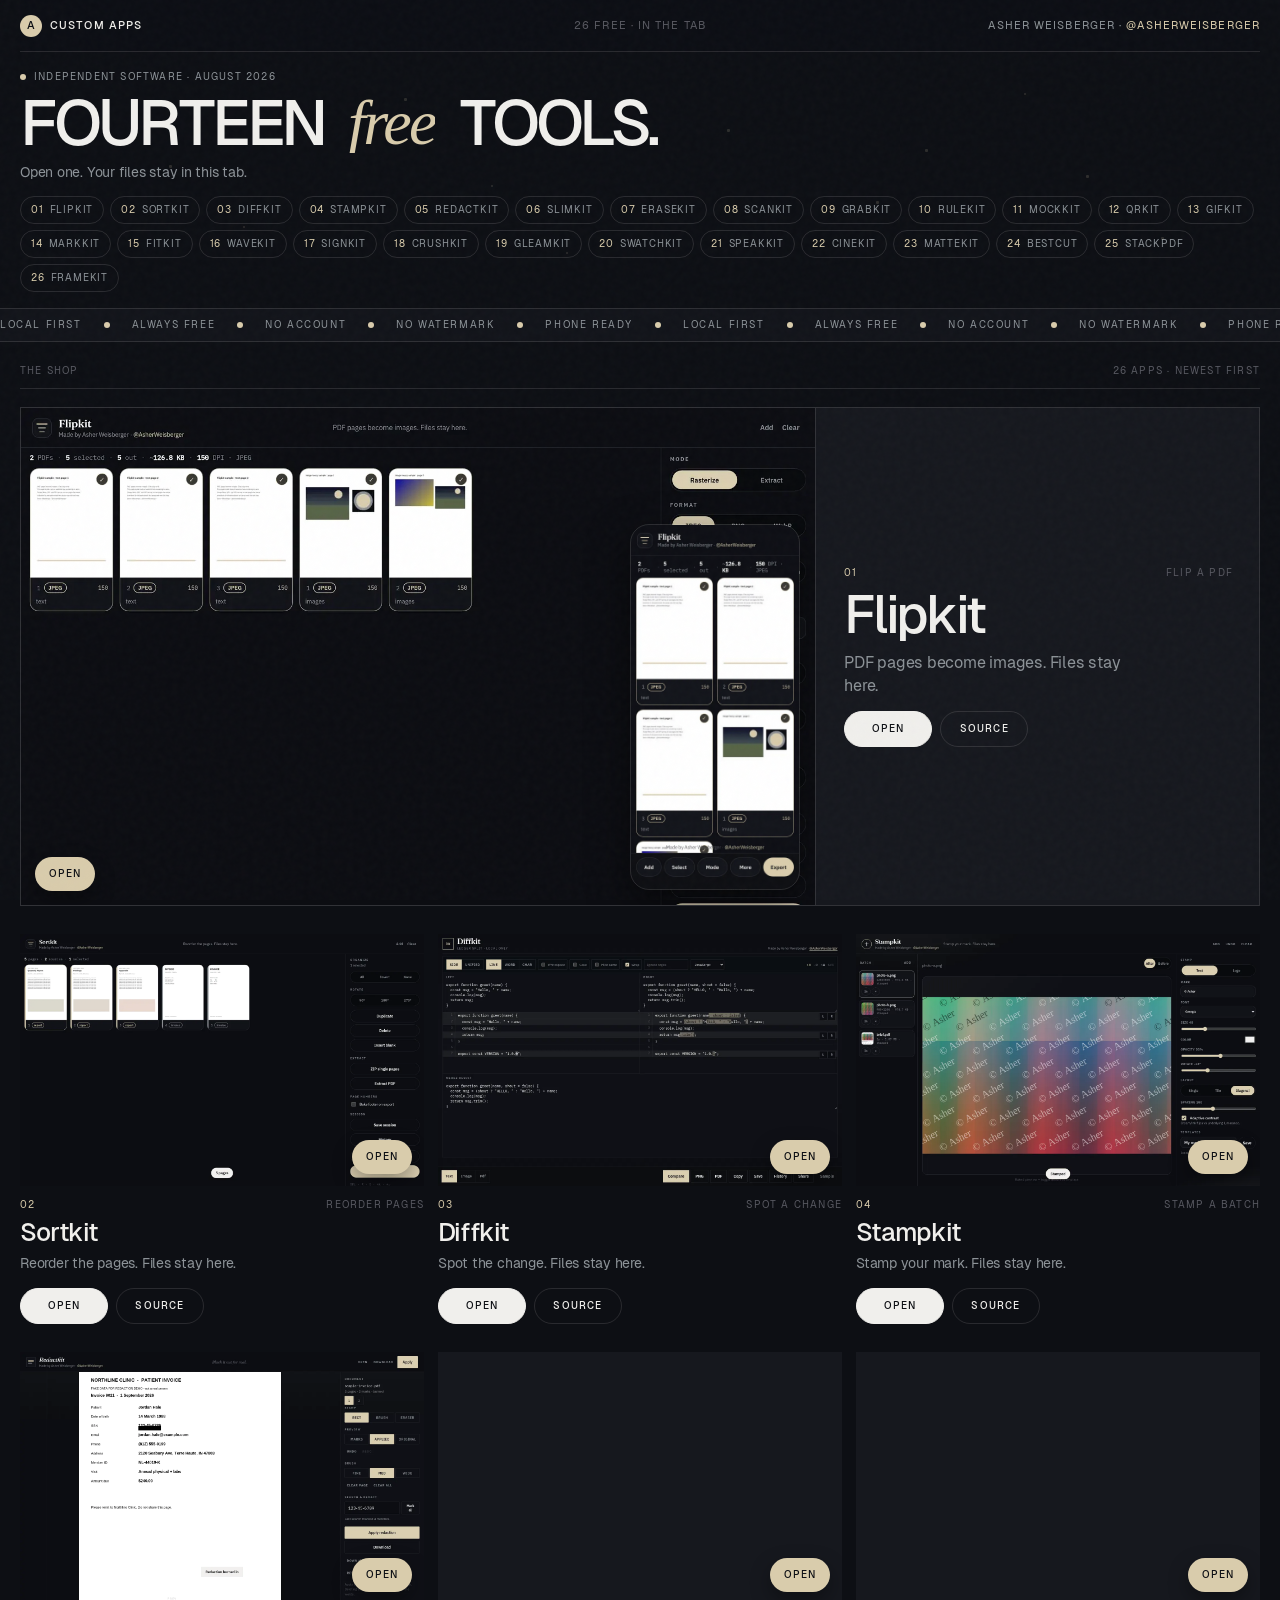
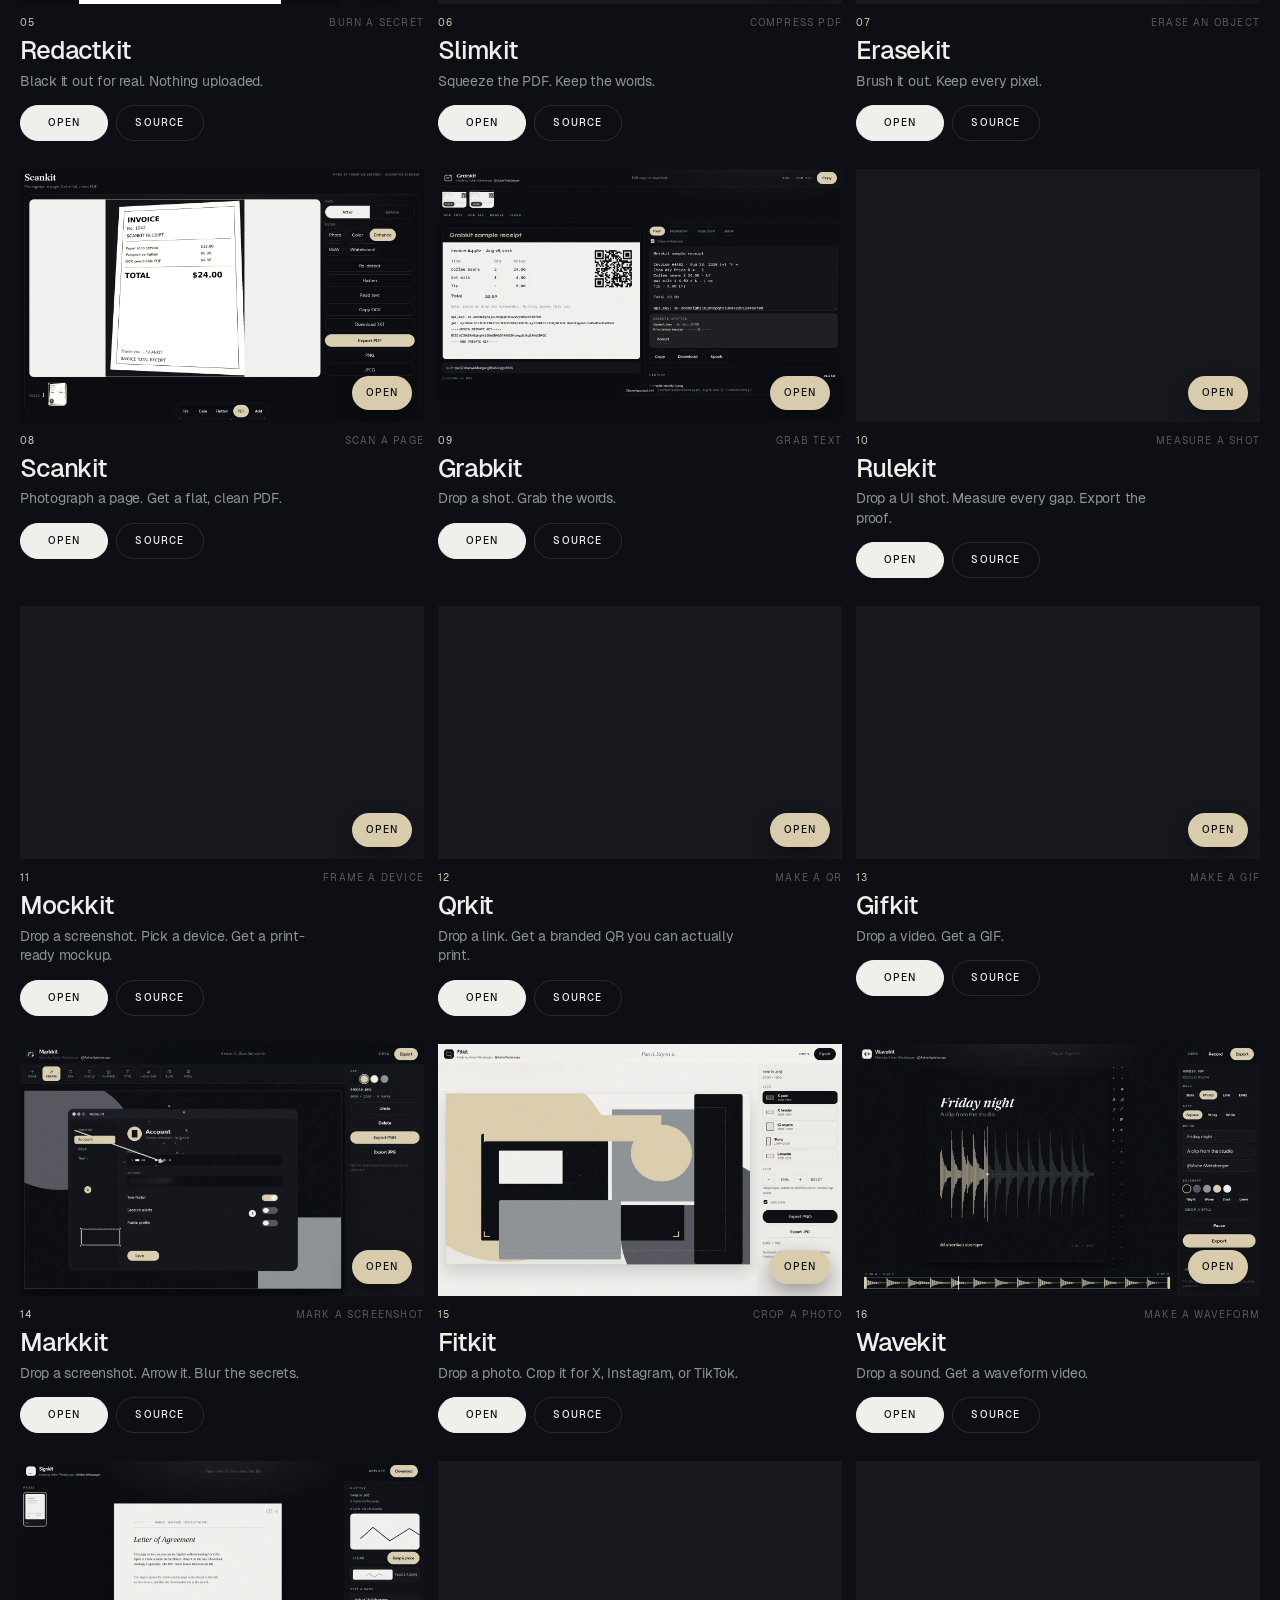
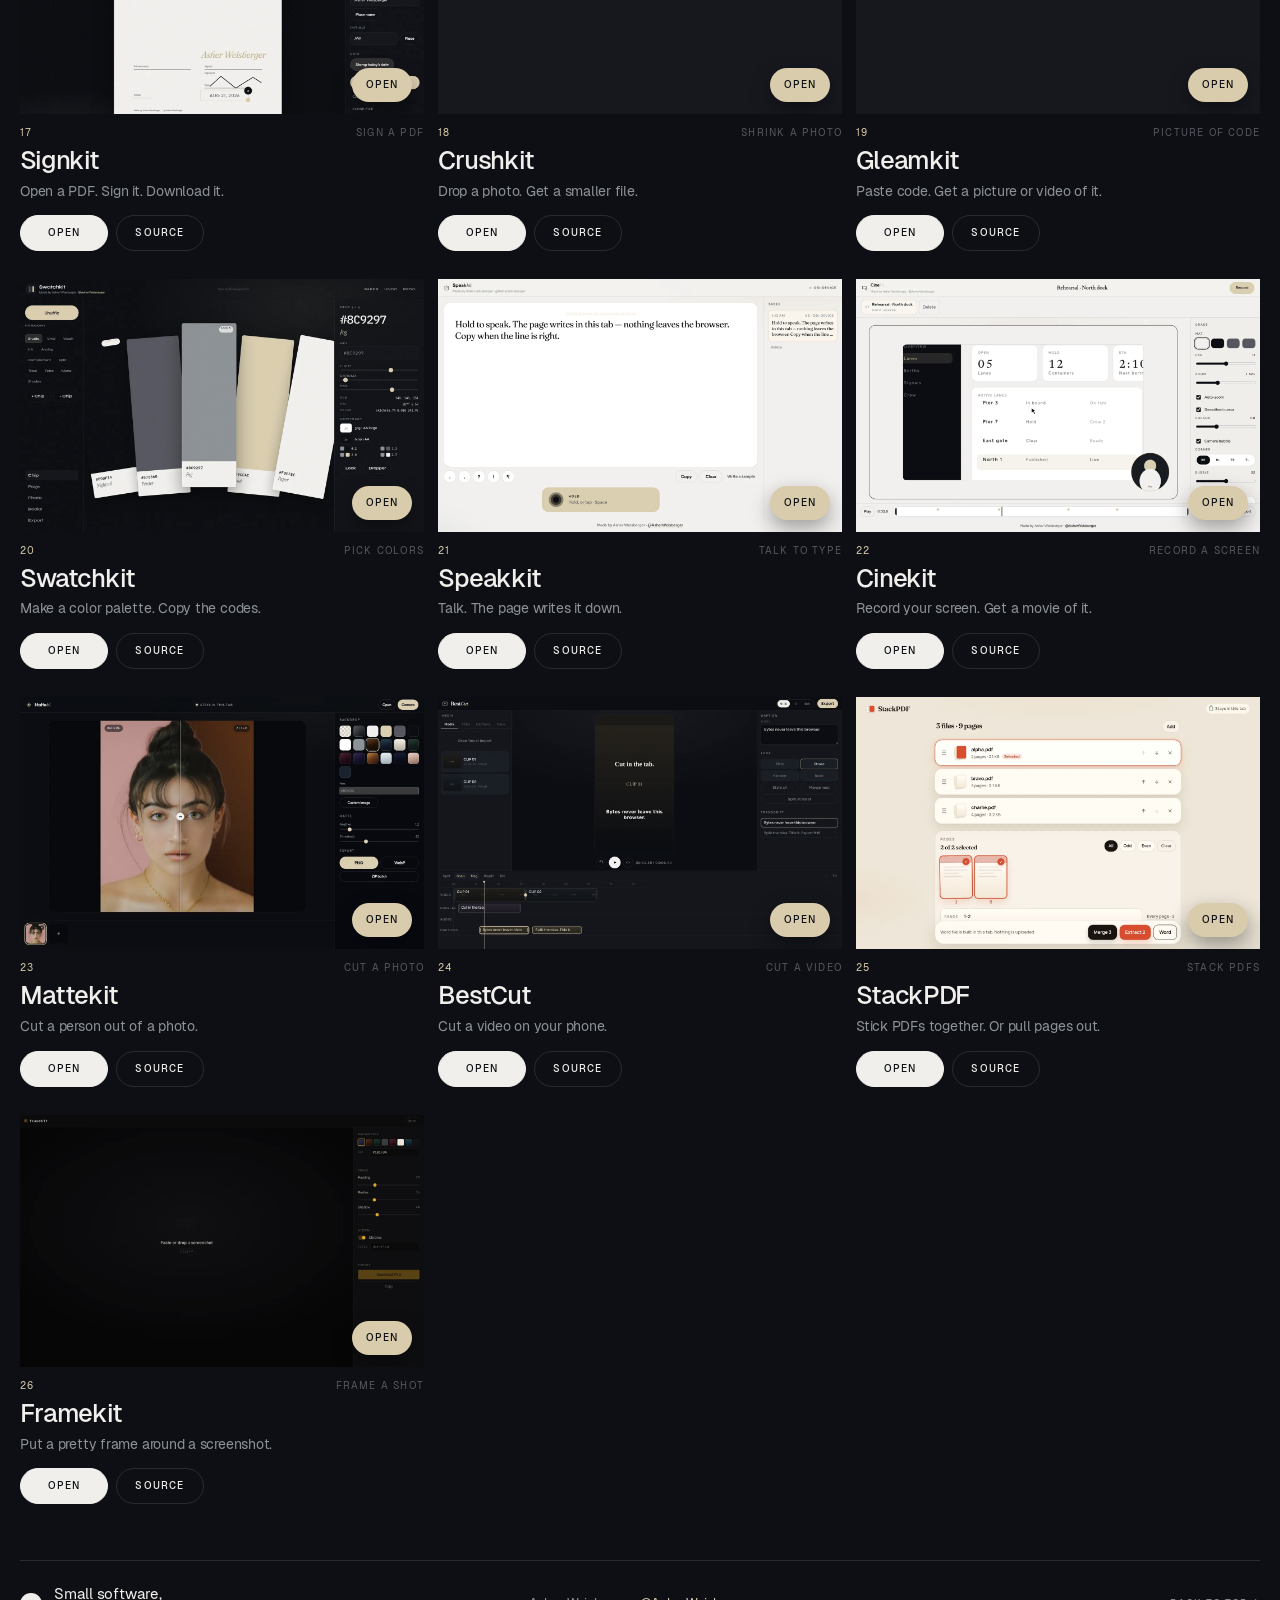
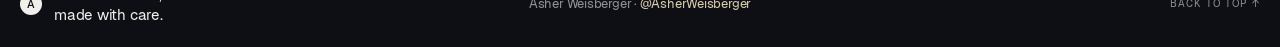
==== commit 89dc69ac: "Add Flipkit gallery row PDF pages become images. Newest shop case for 2026-09-06 nightly." ====
--- a/docs/index.html
+++ b/docs/index.html
@@ -34,7 +34,7 @@
   </div>
   <header class="nav shell">
     <a class="wordmark" href="#top" aria-label="Custom Apps, home"><span class="mark">A</span><span>CUSTOM APPS</span></a>
-    <p class="nav-meta">21 free · in the tab</p>
+    <p class="nav-meta">26 free · in the tab</p>
     <a class="credit" href="https://x.com/AsherWeisberger" rel="noopener noreferrer"><span class="credit-name">Asher Weisberger · </span><span class="at">@AsherWeisberger</span></a>
   </header>
   <main id="top">
@@ -47,7 +47,7 @@
         <span class="k-word" style="--d:.22s"><span>tools.</span></span>
       </h1>
       <p class="lede">Open one. Your files stay in this tab.</p>
-      <div class="chips" id="chips"><a href="#bindkit"><em>01</em>Bindkit</a><a href="#sortkit"><em>02</em>Sortkit</a><a href="#diffkit"><em>03</em>Diffkit</a><a href="#stampkit"><em>04</em>Stampkit</a><a href="#redactkit"><em>05</em>Redactkit</a><a href="#slimkit"><em>06</em>Slimkit</a><a href="#erasekit"><em>07</em>Erasekit</a><a href="#scankit"><em>08</em>Scankit</a><a href="#grabkit"><em>09</em>Grabkit</a><a href="#rulekit"><em>10</em>Rulekit</a><a href="#mockkit"><em>11</em>Mockkit</a><a href="#qrkit"><em>12</em>Qrkit</a><a href="#gifkit"><em>13</em>Gifkit</a><a href="#markkit"><em>14</em>Markkit</a><a href="#fitkit"><em>15</em>Fitkit</a><a href="#wavekit"><em>16</em>Wavekit</a><a href="#signkit"><em>17</em>Signkit</a><a href="#crushkit"><em>18</em>Crushkit</a><a href="#gleamkit"><em>19</em>Gleamkit</a><a href="#swatchkit"><em>20</em>Swatchkit</a><a href="#speakkit"><em>21</em>Speakkit</a><a href="#cinekit"><em>22</em>Cinekit</a><a href="#mattekit"><em>23</em>Mattekit</a><a href="#bestcut"><em>24</em>BestCut</a><a href="#stackpdf"><em>25</em>StackPDF</a><a href="#framekit"><em>26</em>Framekit</a></div>
+      <div class="chips" id="chips"><a href="#flipkit"><em>01</em>Flipkit</a><a href="#sortkit"><em>02</em>Sortkit</a><a href="#diffkit"><em>03</em>Diffkit</a><a href="#stampkit"><em>04</em>Stampkit</a><a href="#redactkit"><em>05</em>Redactkit</a><a href="#slimkit"><em>06</em>Slimkit</a><a href="#erasekit"><em>07</em>Erasekit</a><a href="#scankit"><em>08</em>Scankit</a><a href="#grabkit"><em>09</em>Grabkit</a><a href="#rulekit"><em>10</em>Rulekit</a><a href="#mockkit"><em>11</em>Mockkit</a><a href="#qrkit"><em>12</em>Qrkit</a><a href="#gifkit"><em>13</em>Gifkit</a><a href="#markkit"><em>14</em>Markkit</a><a href="#fitkit"><em>15</em>Fitkit</a><a href="#wavekit"><em>16</em>Wavekit</a><a href="#signkit"><em>17</em>Signkit</a><a href="#crushkit"><em>18</em>Crushkit</a><a href="#gleamkit"><em>19</em>Gleamkit</a><a href="#swatchkit"><em>20</em>Swatchkit</a><a href="#speakkit"><em>21</em>Speakkit</a><a href="#cinekit"><em>22</em>Cinekit</a><a href="#mattekit"><em>23</em>Mattekit</a><a href="#bestcut"><em>24</em>BestCut</a><a href="#stackpdf"><em>25</em>StackPDF</a><a href="#framekit"><em>26</em>Framekit</a></div>
     </section>
     <section class="ticker" aria-hidden="true">
       <div class="ticker-track"><span>LOCAL FIRST</span><i></i><span>ALWAYS FREE</span><i></i><span>NO ACCOUNT</span><i></i><span>NO WATERMARK</span><i></i><span>PHONE READY</span><i></i><span>LOCAL FIRST</span><i></i><span>ALWAYS FREE</span><i></i><span>NO ACCOUNT</span><i></i><span>NO WATERMARK</span><i></i><span>PHONE READY</span></div>
@@ -55,22 +55,22 @@
     <section class="work shell" id="work">
       <div class="section-head"><p>The shop</p><p>26 apps · newest first</p></div>
       <div class="shop" id="shop">
-                <article class="card featured reveal" id="bindkit">
-          <a class="still" href="https://asherweisberger.github.io/bindkit/" aria-label="Open Bindkit">
-            <picture>
-              <source media="(max-width:700px)" srcset="./shots/bindkit/phone.webp">
-              <img src="./shots/bindkit/card.webp" alt="Bindkit on desktop: photo thumbnail board with page size and export rail." width="1440" height="900" loading="eager" fetchpriority="high" decoding="async">
-            </picture>
-            <img class="device" src="./shots/bindkit/phone.webp" alt="" width="390" height="844" decoding="async">
-            <span class="open-chip">Open</span>
-          </a>
-          <div class="meta">
-            <div class="card-top"><span class="number">01</span><span>Photos to PDF</span></div>
-            <h2 data-name="Bindkit">Bindkit</h2>
-            <p class="card-copy">Photos become a PDF. Files stay here.</p>
-            <div class="links">
-              <a class="btn primary" href="https://asherweisberger.github.io/bindkit/">Open<span class="fill" aria-hidden="true"></span></a>
-              <a class="btn" href="https://github.com/AsherWeisberger/bindkit" rel="noopener noreferrer">Source<span class="fill" aria-hidden="true"></span></a>
+        <article class="card featured reveal" id="flipkit">
+          <a class="still" href="https://asherweisberger.github.io/flipkit/" aria-label="Open Flipkit">
+            <picture>
+              <source media="(max-width:700px)" srcset="./shots/flipkit/phone.webp">
+              <img src="./shots/flipkit/card.webp" alt="Flipkit on desktop: thumbnail board of PDF pages, rasterize rail with JPEG DPI and Export ZIP." width="1440" height="900" loading="eager" fetchpriority="high" decoding="async">
+            </picture>
+            <img class="device" src="./shots/flipkit/phone.webp" alt="" width="390" height="844" decoding="async">
+            <span class="open-chip">Open</span>
+          </a>
+          <div class="meta">
+            <div class="card-top"><span class="number">01</span><span>Flip a PDF</span></div>
+            <h2 data-name="Flipkit">Flipkit</h2>
+            <p class="card-copy">PDF pages become images. Files stay here.</p>
+            <div class="links">
+              <a class="btn primary" href="https://asherweisberger.github.io/flipkit/">Open<span class="fill" aria-hidden="true"></span></a>
+              <a class="btn" href="https://github.com/AsherWeisberger/flipkit" rel="noopener noreferrer">Source<span class="fill" aria-hidden="true"></span></a>
             </div>
           </div>
         </article>
@@ -79,9 +79,9 @@
           <a class="still" href="https://asherweisberger.github.io/sortkit/" aria-label="Open Sortkit">
             <picture>
               <source media="(max-width:700px)" srcset="./shots/sortkit/phone.webp">
-              <img src="./shots/sortkit/card.webp" alt="Sortkit on desktop: thumbnail board mixing report and invoice pages, rotate and export rail." width="1440" height="900" loading="eager" fetchpriority="high" decoding="async">
-            </picture>
-            <img class="device" src="./shots/sortkit/phone.webp" alt="" width="390" height="844" decoding="async">
+              <img src="./shots/sortkit/card.webp" alt="Sortkit on desktop: thumbnail board mixing report and invoice pages, rotate and export rail." width="1440" height="900" loading="eager" decoding="async">
+            </picture>
+            
             <span class="open-chip">Open</span>
           </a>
           <div class="meta">
@@ -99,7 +99,7 @@
           <a class="still" href="https://asherweisberger.github.io/diffkit/" aria-label="Open Diffkit">
             <picture>
               <source media="(max-width:700px)" srcset="./shots/diffkit/phone.webp">
-              <img src="./shots/diffkit/card.webp" alt="Diffkit on desktop: side-by-side JS sample, line grain, merge pane, Text Image Pdf dock." width="1440" height="900" loading="eager" decoding="async">
+              <img src="./shots/diffkit/card.webp" alt="Diffkit on desktop: side-by-side JS sample, line grain, merge pane, Text Image Pdf dock." width="1440" height="900" loading="lazy" decoding="async">
             </picture>
             
             <span class="open-chip">Open</span>
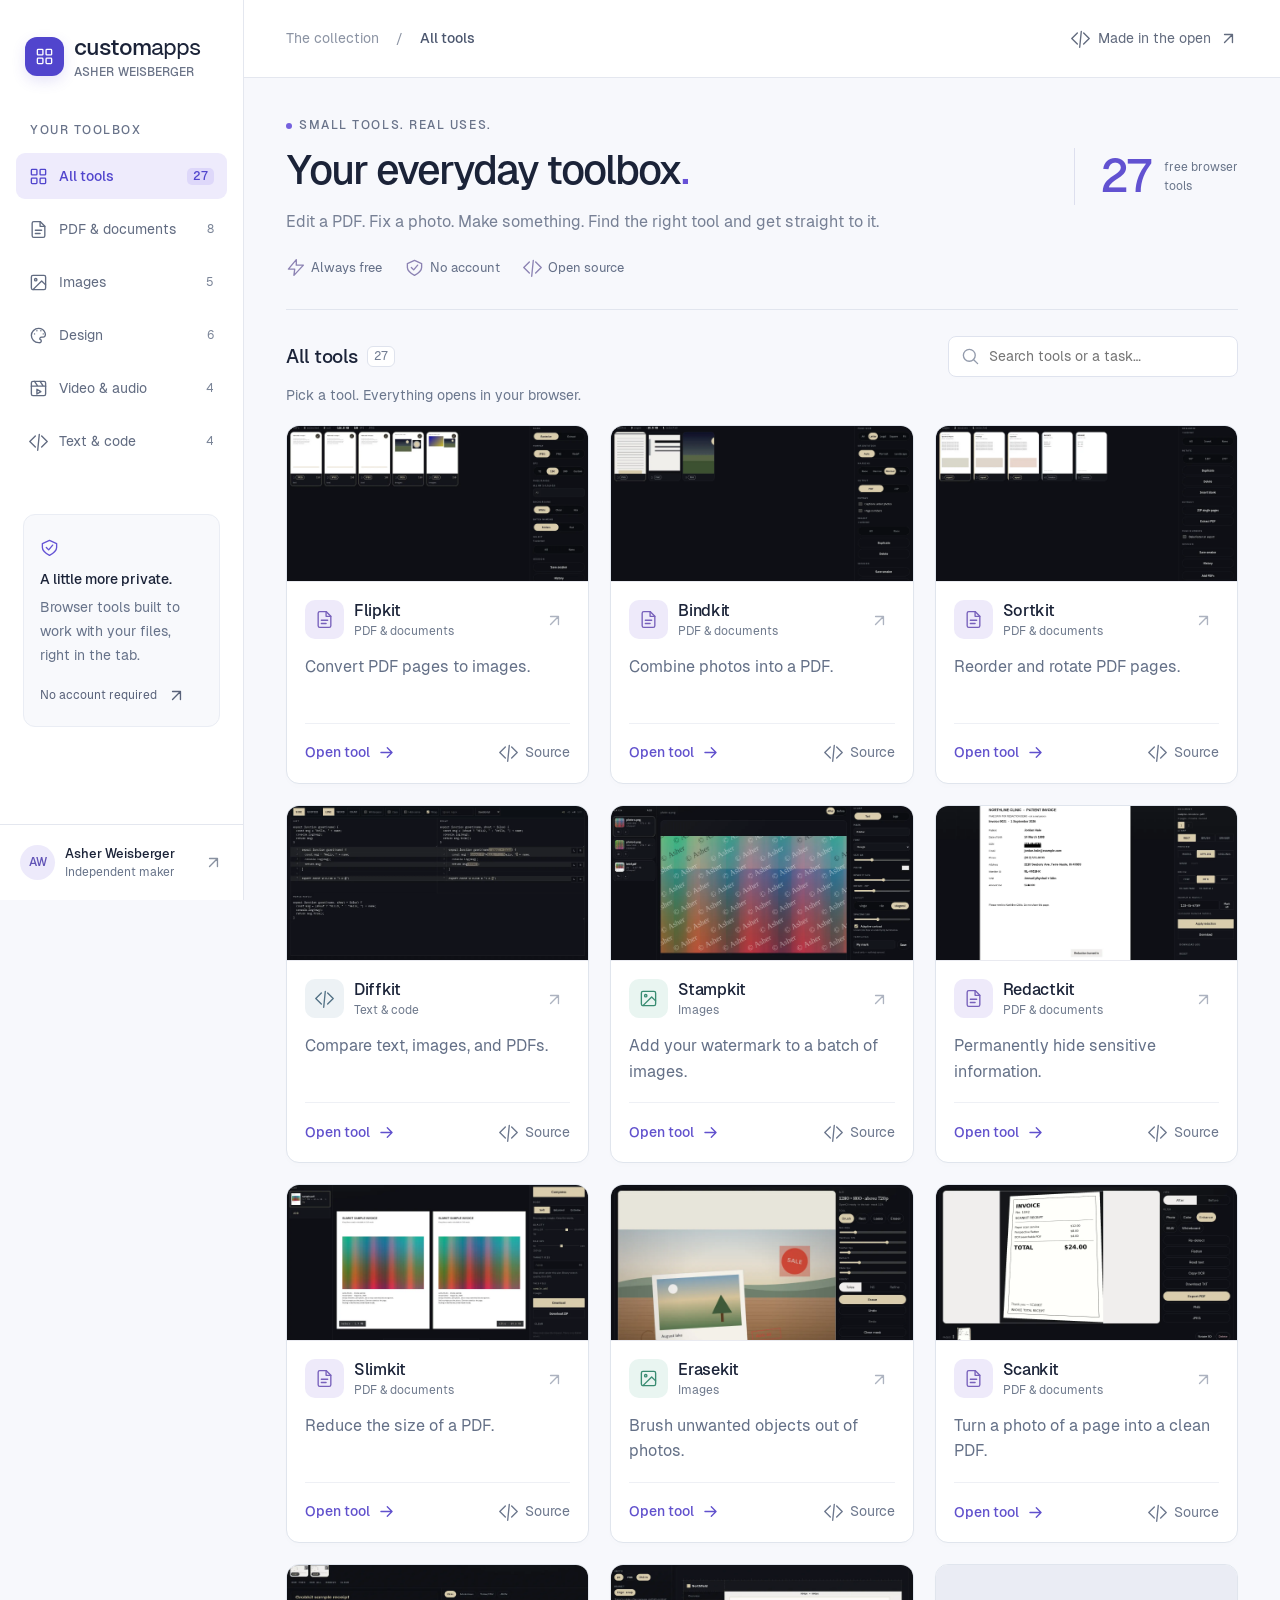
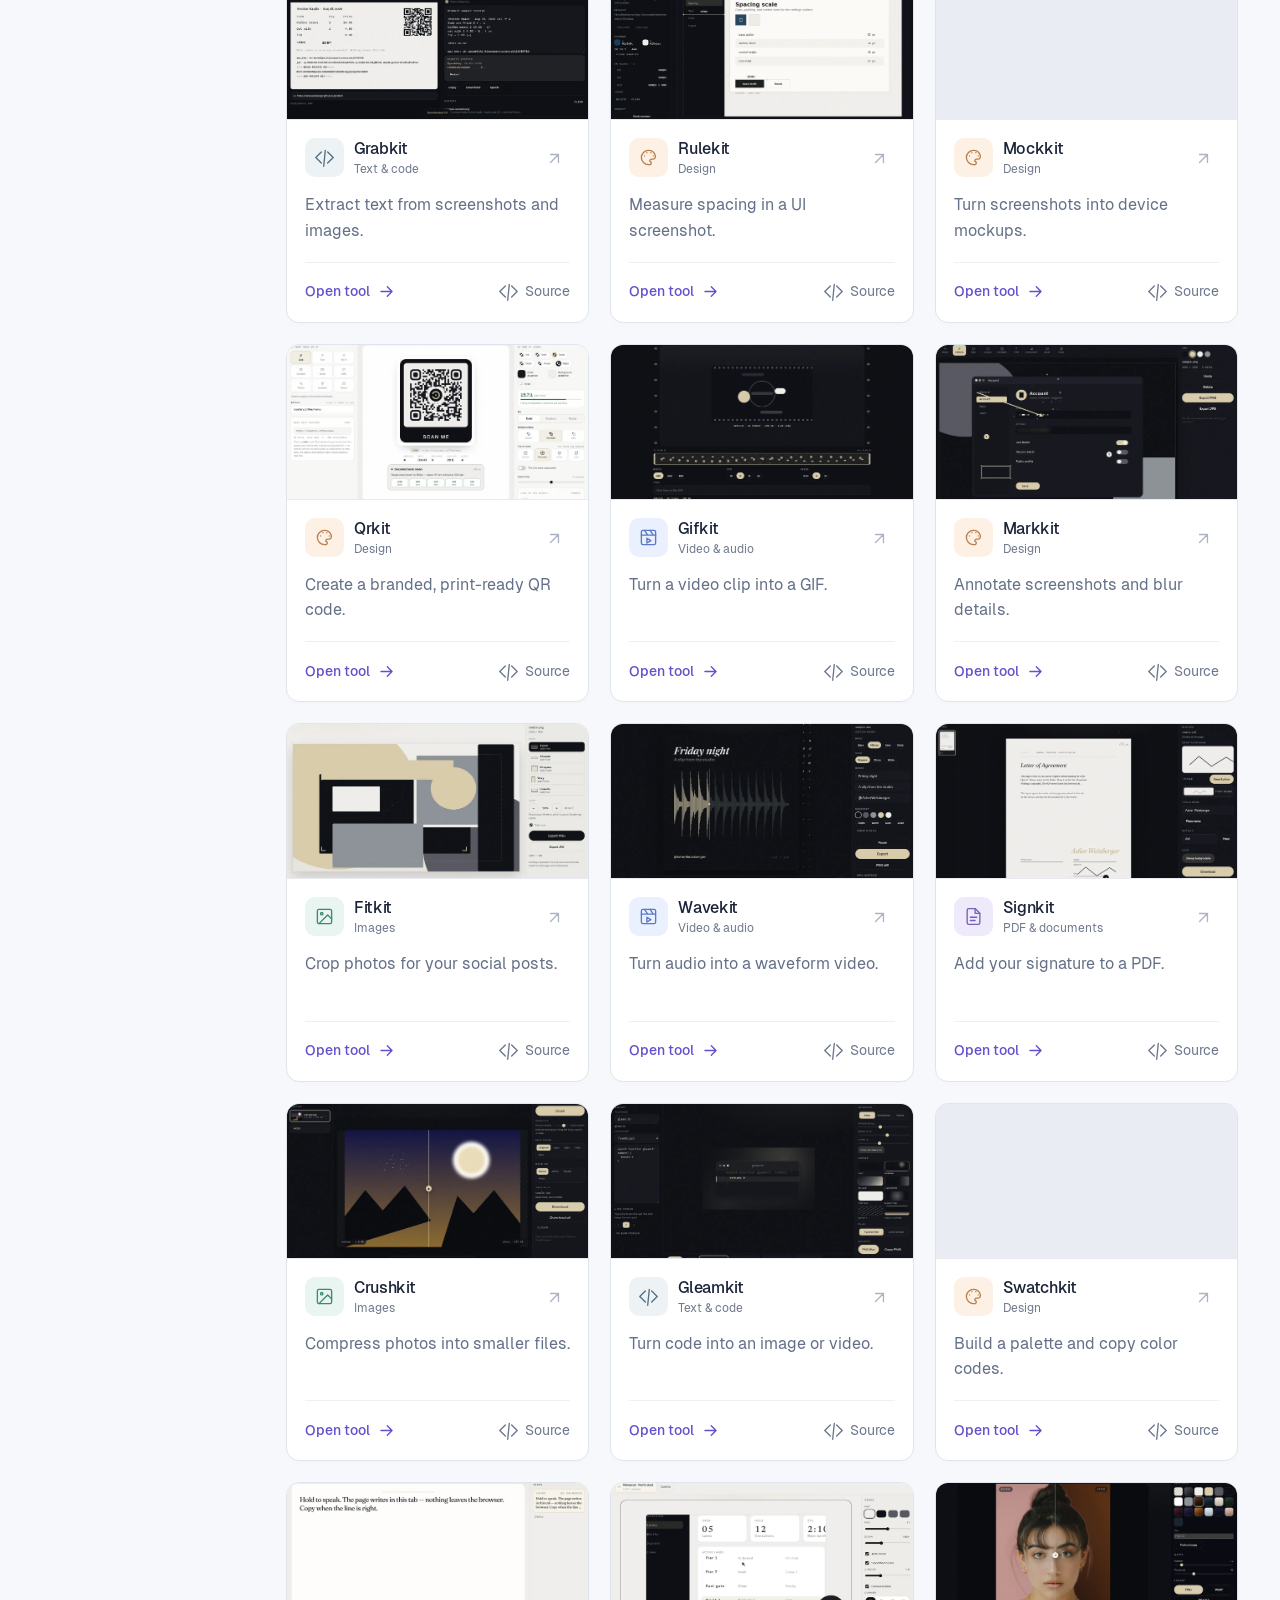
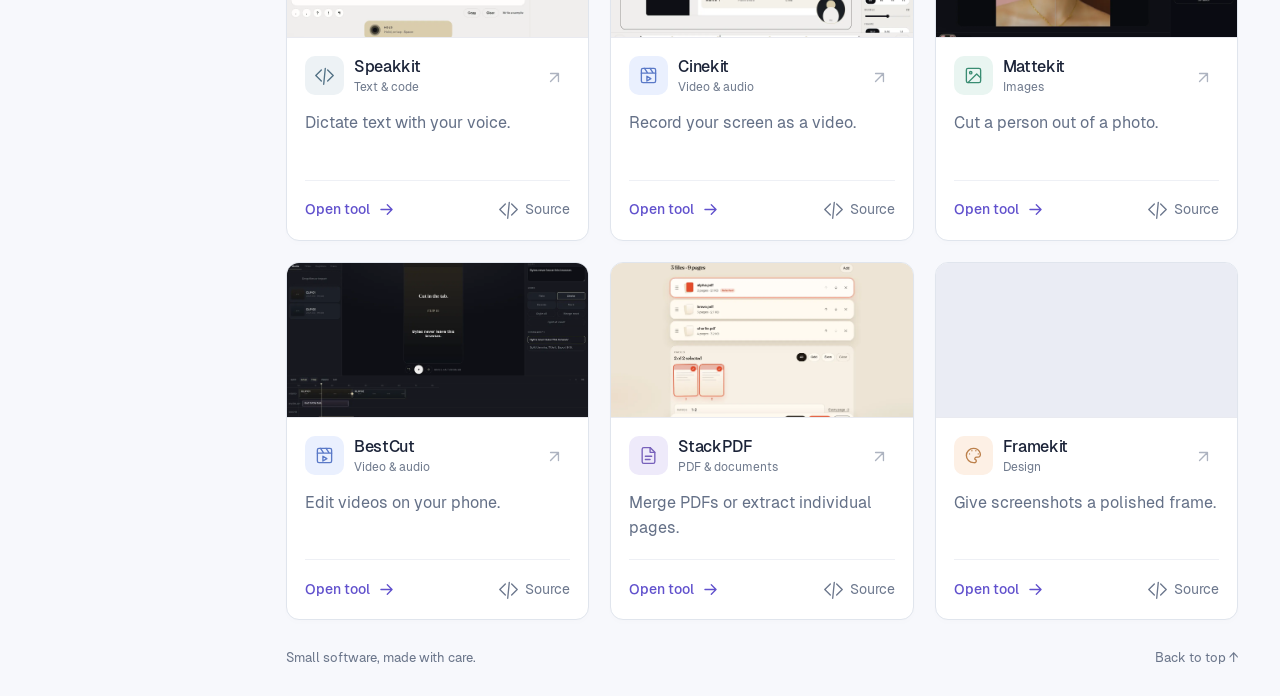
==== commit 1bd19290: "Modernize app library with search and category navigation" ====
--- a/docs/index.html
+++ b/docs/index.html
@@ -1,590 +1,109 @@
-<!doctype html>
-<html lang="en">
-<head>
-  <meta charset="utf-8">
-  <meta name="viewport" content="width=device-width, initial-scale=1, viewport-fit=cover">
-  <meta name="theme-color" content="#0D0F14">
-  <meta name="apple-mobile-web-app-capable" content="yes">
-  <meta name="apple-mobile-web-app-status-bar-style" content="black-translucent">
-  <meta name="description" content="Fourteen free browser tools by Asher Weisberger. Drop a sound. Open a PDF. Shrink a photo. Files stay in this tab.">
-  <meta name="author" content="Asher Weisberger">
-  <meta name="twitter:creator" content="@AsherWeisberger">
-  <meta property="og:title" content="Custom Apps — Asher Weisberger">
-  <meta property="og:description" content="Fourteen free tools. Open one. Files stay in this tab.">
-  <meta property="og:url" content="https://asherweisberger.github.io/apps/">
-  <meta property="og:type" content="website">
-  <title>Custom Apps — Asher Weisberger</title>
-  <link rel="icon" href="./favicon.svg" type="image/svg+xml">
-  <!-- X PIXEL -->
-  <!-- X conversion tracking base code -->
-  <script>
-  !function(e,t,n,s,u,a){e.twq||(s=e.twq=function(){s.exe?s.exe.apply(s,arguments):s.queue.push(arguments);
-  },s.version='1.1',s.queue=[],u=t.createElement(n),u.async=!0,u.src='https://static.ads-twitter.com/uwt.js',
-  a=t.getElementsByTagName(n)[0],a.parentNode.insertBefore(u,a))}(window,document,'script');
-  twq('config','relo7');
-  </script>
-  <!-- End X conversion tracking base code -->
-  <link rel="stylesheet" href="./styles.css">
-</head>
-<body>
-  <div class="grain" aria-hidden="true"></div>
-  <div class="island" id="island" role="status" aria-live="polite">
-    <span class="orb-dot" id="island-orb"></span>
-    <span class="island-label">Opening the shop</span>
-  </div>
-  <header class="nav shell">
-    <a class="wordmark" href="#top" aria-label="Custom Apps, home"><span class="mark">A</span><span>CUSTOM APPS</span></a>
-    <p class="nav-meta">26 free · in the tab</p>
-    <a class="credit" href="https://x.com/AsherWeisberger" rel="noopener noreferrer"><span class="credit-name">Asher Weisberger · </span><span class="at">@AsherWeisberger</span></a>
-  </header>
-  <main id="top">
-    <section class="mast shell">
-      <div class="dust" aria-hidden="true"><i></i><i></i><i></i><i></i><i></i><i></i><i></i><i></i><i></i><i></i><i></i><i></i></div>
-      <p class="eyebrow"><span class="dot"></span> Independent software · August 2026</p>
-      <h1 class="kinetic" aria-label="Fourteen free tools.">
-        <span class="k-word" style="--d:.02s"><span>Fourteen</span></span>
-        <em class="k-word" style="--d:.12s"><span>free</span></em>
-        <span class="k-word" style="--d:.22s"><span>tools.</span></span>
-      </h1>
-      <p class="lede">Open one. Your files stay in this tab.</p>
-      <div class="chips" id="chips"><a href="#flipkit"><em>01</em>Flipkit</a><a href="#sortkit"><em>02</em>Sortkit</a><a href="#diffkit"><em>03</em>Diffkit</a><a href="#stampkit"><em>04</em>Stampkit</a><a href="#redactkit"><em>05</em>Redactkit</a><a href="#slimkit"><em>06</em>Slimkit</a><a href="#erasekit"><em>07</em>Erasekit</a><a href="#scankit"><em>08</em>Scankit</a><a href="#grabkit"><em>09</em>Grabkit</a><a href="#rulekit"><em>10</em>Rulekit</a><a href="#mockkit"><em>11</em>Mockkit</a><a href="#qrkit"><em>12</em>Qrkit</a><a href="#gifkit"><em>13</em>Gifkit</a><a href="#markkit"><em>14</em>Markkit</a><a href="#fitkit"><em>15</em>Fitkit</a><a href="#wavekit"><em>16</em>Wavekit</a><a href="#signkit"><em>17</em>Signkit</a><a href="#crushkit"><em>18</em>Crushkit</a><a href="#gleamkit"><em>19</em>Gleamkit</a><a href="#swatchkit"><em>20</em>Swatchkit</a><a href="#speakkit"><em>21</em>Speakkit</a><a href="#cinekit"><em>22</em>Cinekit</a><a href="#mattekit"><em>23</em>Mattekit</a><a href="#bestcut"><em>24</em>BestCut</a><a href="#stackpdf"><em>25</em>StackPDF</a><a href="#framekit"><em>26</em>Framekit</a></div>
-    </section>
-    <section class="ticker" aria-hidden="true">
-      <div class="ticker-track"><span>LOCAL FIRST</span><i></i><span>ALWAYS FREE</span><i></i><span>NO ACCOUNT</span><i></i><span>NO WATERMARK</span><i></i><span>PHONE READY</span><i></i><span>LOCAL FIRST</span><i></i><span>ALWAYS FREE</span><i></i><span>NO ACCOUNT</span><i></i><span>NO WATERMARK</span><i></i><span>PHONE READY</span></div>
-    </section>
-    <section class="work shell" id="work">
-      <div class="section-head"><p>The shop</p><p>26 apps · newest first</p></div>
-      <div class="shop" id="shop">
-        <article class="card featured reveal" id="flipkit">
-          <a class="still" href="https://asherweisberger.github.io/flipkit/" aria-label="Open Flipkit">
-            <picture>
-              <source media="(max-width:700px)" srcset="./shots/flipkit/phone.webp">
-              <img src="./shots/flipkit/card.webp" alt="Flipkit on desktop: thumbnail board of PDF pages, rasterize rail with JPEG DPI and Export ZIP." width="1440" height="900" loading="eager" fetchpriority="high" decoding="async">
-            </picture>
-            <img class="device" src="./shots/flipkit/phone.webp" alt="" width="390" height="844" decoding="async">
-            <span class="open-chip">Open</span>
-          </a>
-          <div class="meta">
-            <div class="card-top"><span class="number">01</span><span>Flip a PDF</span></div>
-            <h2 data-name="Flipkit">Flipkit</h2>
-            <p class="card-copy">PDF pages become images. Files stay here.</p>
-            <div class="links">
-              <a class="btn primary" href="https://asherweisberger.github.io/flipkit/">Open<span class="fill" aria-hidden="true"></span></a>
-              <a class="btn" href="https://github.com/AsherWeisberger/flipkit" rel="noopener noreferrer">Source<span class="fill" aria-hidden="true"></span></a>
-            </div>
-          </div>
-        </article>
+<!doctype html><html lang="en"><head><meta charset="utf-8"><meta name="viewport" content="width=device-width,initial-scale=1"><meta name="theme-color" content="#5145cd"><meta name="description" content="27 free browser tools by Asher Weisberger. Edit PDFs, work with images, create videos, and more."><title>Custom Apps — 27 free browser tools</title><link rel="icon" href="./favicon.svg" type="image/svg+xml"><link rel="stylesheet" href="./styles.css"></head><body><div class="app-shell"><a class="skip-link" href="#tools">Skip to tools</a>
+<aside class="library-sidebar"><div class="brand-area"><button type="button" class="brand" id="reset-home" aria-label="Show all tools"><span class="brand-symbol"><svg width="19" height="19" viewBox="0 0 24 24" fill="none" stroke="currentColor" stroke-width="1.7" stroke-linecap="round" stroke-linejoin="round" aria-hidden="true"><rect x="3" y="3" width="7" height="7" rx="1"/><rect x="14" y="3" width="7" height="7" rx="1"/><rect x="3" y="14" width="7" height="7" rx="1"/><rect x="14" y="14" width="7" height="7" rx="1"/></svg></span><span>custom<span class="brand-light">apps</span><small>ASHER WEISBERGER</small></span></button></div><div class="sidebar-body"><p class="nav-label">YOUR TOOLBOX</p><nav class="category-nav" aria-label="Tool categories"><button type="button" class="category selected" data-category="All tools" aria-pressed="true"><svg width="19" height="19" viewBox="0 0 24 24" fill="none" stroke="currentColor" stroke-width="1.7" stroke-linecap="round" stroke-linejoin="round" aria-hidden="true"><rect x="3" y="3" width="7" height="7" rx="1"/><rect x="14" y="3" width="7" height="7" rx="1"/><rect x="3" y="14" width="7" height="7" rx="1"/><rect x="14" y="14" width="7" height="7" rx="1"/></svg><span>All tools</span><span class="category-count">27</span></button><button type="button" class="category" data-category="PDF &amp; documents" aria-pressed="false"><svg width="19" height="19" viewBox="0 0 24 24" fill="none" stroke="currentColor" stroke-width="1.7" stroke-linecap="round" stroke-linejoin="round" aria-hidden="true"><path d="M14 2H6a2 2 0 0 0-2 2v16a2 2 0 0 0 2 2h12a2 2 0 0 0 2-2V8Z"/><path d="M14 2v6h6M8 13h8M8 17h6"/></svg><span>PDF &amp; documents</span><span class="category-count">8</span></button><button type="button" class="category" data-category="Images" aria-pressed="false"><svg width="19" height="19" viewBox="0 0 24 24" fill="none" stroke="currentColor" stroke-width="1.7" stroke-linecap="round" stroke-linejoin="round" aria-hidden="true"><rect x="3" y="3" width="18" height="18" rx="2"/><circle cx="8.5" cy="8.5" r="1.5"/><path d="m21 15-5-5L5 21"/></svg><span>Images</span><span class="category-count">5</span></button><button type="button" class="category" data-category="Design" aria-pressed="false"><svg width="19" height="19" viewBox="0 0 24 24" fill="none" stroke="currentColor" stroke-width="1.7" stroke-linecap="round" stroke-linejoin="round" aria-hidden="true"><path d="M12 3a9 9 0 1 0 0 18h1a2 2 0 0 0 1-4c-1-1 0-3 2-3h2c5 0 3-11-6-11Z"/><path d="M7 10h.01M10 6h.01M15 6h.01M18 10h.01"/></svg><span>Design</span><span class="category-count">6</span></button><button type="button" class="category" data-category="Video &amp; audio" aria-pressed="false"><svg width="19" height="19" viewBox="0 0 24 24" fill="none" stroke="currentColor" stroke-width="1.7" stroke-linecap="round" stroke-linejoin="round" aria-hidden="true"><rect x="3" y="3" width="18" height="18" rx="2"/><path d="M3 9h18M7 3l4 6m3-6 4 6m-8 4 5 3-5 3Z"/></svg><span>Video &amp; audio</span><span class="category-count">4</span></button><button type="button" class="category" data-category="Text &amp; code" aria-pressed="false"><svg width="19" height="19" viewBox="0 0 24 24" fill="none" stroke="currentColor" stroke-width="1.7" stroke-linecap="round" stroke-linejoin="round" aria-hidden="true"><path d="m8 5-7 7 7 7m8-14 7 7-7 7m-3-16-2 20"/></svg><span>Text &amp; code</span><span class="category-count">4</span></button></nav><div class="sidebar-note"><div class="note-icon"><svg width="19" height="19" viewBox="0 0 24 24" fill="none" stroke="currentColor" stroke-width="1.7" stroke-linecap="round" stroke-linejoin="round" aria-hidden="true"><path d="M12 3 3 7v5c0 5 9 10 9 10s9-5 9-10V7ZM8 12l3 3 5-6"/></svg></div><h2>A little more private.</h2><p>Browser tools built to work with your files, right in the tab.</p><span>No account required <svg width="19" height="19" viewBox="0 0 24 24" fill="none" stroke="currentColor" stroke-width="1.7" stroke-linecap="round" stroke-linejoin="round" aria-hidden="true"><path d="M7 17 17 7M7 7h10v10"/></svg></span></div></div><div class="sidebar-footer"><a href="https://x.com/AsherWeisberger" target="_blank" rel="noopener noreferrer"><span class="avatar">AW</span><span><strong>Asher Weisberger</strong><small>Independent maker</small></span><svg width="19" height="19" viewBox="0 0 24 24" fill="none" stroke="currentColor" stroke-width="1.7" stroke-linecap="round" stroke-linejoin="round" aria-hidden="true"><path d="M7 17 17 7M7 7h10v10"/></svg></a></div></aside>
+<div class="workspace"><header class="topbar"><span class="breadcrumb">The collection <span>/</span><strong id="breadcrumb-category">All tools</strong></span><a href="https://github.com/AsherWeisberger" target="_blank" rel="noopener noreferrer"><svg width="19" height="19" viewBox="0 0 24 24" fill="none" stroke="currentColor" stroke-width="1.7" stroke-linecap="round" stroke-linejoin="round" aria-hidden="true"><path d="m8 5-7 7 7 7m8-14 7 7-7 7m-3-16-2 20"/></svg><span>Made in the open</span><svg width="19" height="19" viewBox="0 0 24 24" fill="none" stroke="currentColor" stroke-width="1.7" stroke-linecap="round" stroke-linejoin="round" aria-hidden="true"><path d="M7 17 17 7M7 7h10v10"/></svg></a></header><main id="tools" class="main-content"><section class="intro"><div><p class="eyebrow"><span></span>SMALL TOOLS. REAL USES.</p><h1>Your everyday toolbox<span>.</span></h1><p>Edit a PDF. Fix a photo. Make something.<br class="mobile-break"> Find the right tool and get straight to it.</p></div><div class="collection-badge"><span>27</span><p>free browser<br>tools</p></div></section><div class="benefits"><span><svg width="19" height="19" viewBox="0 0 24 24" fill="none" stroke="currentColor" stroke-width="1.7" stroke-linecap="round" stroke-linejoin="round" aria-hidden="true"><path d="m13 2-10 12h8l-1 8L22 9h-9Z"/></svg> Always free</span><span><svg width="19" height="19" viewBox="0 0 24 24" fill="none" stroke="currentColor" stroke-width="1.7" stroke-linecap="round" stroke-linejoin="round" aria-hidden="true"><path d="M12 3 3 7v5c0 5 9 10 9 10s9-5 9-10V7ZM8 12l3 3 5-6"/></svg> No account</span><span><svg width="19" height="19" viewBox="0 0 24 24" fill="none" stroke="currentColor" stroke-width="1.7" stroke-linecap="round" stroke-linejoin="round" aria-hidden="true"><path d="m8 5-7 7 7 7m8-14 7 7-7 7m-3-16-2 20"/></svg> Open source</span></div><section class="directory" aria-label="Browse tools"><div class="directory-toolbar"><div class="section-title"><h2 id="category-title">All tools</h2><span id="result-count">27</span></div><div class="search-field"><svg width="19" height="19" viewBox="0 0 24 24" fill="none" stroke="currentColor" stroke-width="1.7" stroke-linecap="round" stroke-linejoin="round" aria-hidden="true"><circle cx="10.5" cy="10.5" r="7.5"/><path d="m16 16 5 5"/></svg><input id="search-tools" type="search" aria-label="Search tools" placeholder="Search tools or a task…" autocomplete="off"><button id="clear-search" aria-label="Clear search" hidden><svg width="19" height="19" viewBox="0 0 24 24" fill="none" stroke="currentColor" stroke-width="1.7" stroke-linecap="round" stroke-linejoin="round" aria-hidden="true"><path d="m6 6 12 12M6 18 18 6"/></svg></button></div></div><p class="result-summary" id="result-summary" aria-live="polite">Pick a tool. Everything opens in your browser.</p><div class="tool-grid"><article class="tool-card tone-0" id="flipkit" data-category="PDF &amp; documents" data-search="flipkit pdf &amp; documents convert pdf pages to images. pdf pages become images. files stay here. flip a pdf">
+<a href="https://asherweisberger.github.io/flipkit/" class="preview-link" aria-label="Open Flipkit"><img src="./shots/flipkit/card.webp" alt="Flipkit on desktop: thumbnail board of PDF pages, rasterize rail with JPEG DPI and Export ZIP." width="1440" height="900" loading="eager" decoding="async"><span class="preview-action">Open tool <svg width="19" height="19" viewBox="0 0 24 24" fill="none" stroke="currentColor" stroke-width="1.7" stroke-linecap="round" stroke-linejoin="round" aria-hidden="true"><path d="M7 17 17 7M7 7h10v10"/></svg></span></a>
+<div class="card-body"><div class="card-heading"><span class="tool-icon"><svg width="19" height="19" viewBox="0 0 24 24" fill="none" stroke="currentColor" stroke-width="1.7" stroke-linecap="round" stroke-linejoin="round" aria-hidden="true"><path d="M14 2H6a2 2 0 0 0-2 2v16a2 2 0 0 0 2 2h12a2 2 0 0 0 2-2V8Z"/><path d="M14 2v6h6M8 13h8M8 17h6"/></svg></span><div><h3><a href="https://asherweisberger.github.io/flipkit/">Flipkit</a></h3><span class="tool-category">PDF &amp; documents</span></div><a class="launch-icon" href="https://asherweisberger.github.io/flipkit/" aria-label="Open Flipkit"><svg width="19" height="19" viewBox="0 0 24 24" fill="none" stroke="currentColor" stroke-width="1.7" stroke-linecap="round" stroke-linejoin="round" aria-hidden="true"><path d="M7 17 17 7M7 7h10v10"/></svg></a></div><p>Convert PDF pages to images.</p><div class="card-bottom"><a href="https://asherweisberger.github.io/flipkit/">Open tool <svg width="19" height="19" viewBox="0 0 24 24" fill="none" stroke="currentColor" stroke-width="1.7" stroke-linecap="round" stroke-linejoin="round" aria-hidden="true"><path d="M5 12h14m-6-6 6 6-6 6"/></svg></a><a class="source-link" href="https://github.com/AsherWeisberger/flipkit" target="_blank" rel="noopener noreferrer" aria-label="Flipkit source code"><svg width="19" height="19" viewBox="0 0 24 24" fill="none" stroke="currentColor" stroke-width="1.7" stroke-linecap="round" stroke-linejoin="round" aria-hidden="true"><path d="m8 5-7 7 7 7m8-14 7 7-7 7m-3-16-2 20"/></svg>Source</a></div></div></article>
 
-        <article class="card reveal" id="sortkit">
-          <a class="still" href="https://asherweisberger.github.io/sortkit/" aria-label="Open Sortkit">
-            <picture>
-              <source media="(max-width:700px)" srcset="./shots/sortkit/phone.webp">
-              <img src="./shots/sortkit/card.webp" alt="Sortkit on desktop: thumbnail board mixing report and invoice pages, rotate and export rail." width="1440" height="900" loading="eager" decoding="async">
-            </picture>
-            
-            <span class="open-chip">Open</span>
-          </a>
-          <div class="meta">
-            <div class="card-top"><span class="number">02</span><span>Reorder pages</span></div>
-            <h2 data-name="Sortkit">Sortkit</h2>
-            <p class="card-copy">Reorder the pages. Files stay here.</p>
-            <div class="links">
-              <a class="btn primary" href="https://asherweisberger.github.io/sortkit/">Open<span class="fill" aria-hidden="true"></span></a>
-              <a class="btn" href="https://github.com/AsherWeisberger/sortkit" rel="noopener noreferrer">Source<span class="fill" aria-hidden="true"></span></a>
-            </div>
-          </div>
-        </article>
+        <article class="tool-card tone-0" id="bindkit" data-category="PDF &amp; documents" data-search="bindkit pdf &amp; documents combine photos into a pdf. photos become a pdf. files stay here. bind photos">
+<a href="https://asherweisberger.github.io/bindkit/" class="preview-link" aria-label="Open Bindkit"><img src="./shots/bindkit/card.webp" alt="Bindkit on desktop: photo board, page size and margins rail, combined PDF or ZIP export." width="1440" height="900" loading="eager" decoding="async"><span class="preview-action">Open tool <svg width="19" height="19" viewBox="0 0 24 24" fill="none" stroke="currentColor" stroke-width="1.7" stroke-linecap="round" stroke-linejoin="round" aria-hidden="true"><path d="M7 17 17 7M7 7h10v10"/></svg></span></a>
+<div class="card-body"><div class="card-heading"><span class="tool-icon"><svg width="19" height="19" viewBox="0 0 24 24" fill="none" stroke="currentColor" stroke-width="1.7" stroke-linecap="round" stroke-linejoin="round" aria-hidden="true"><path d="M14 2H6a2 2 0 0 0-2 2v16a2 2 0 0 0 2 2h12a2 2 0 0 0 2-2V8Z"/><path d="M14 2v6h6M8 13h8M8 17h6"/></svg></span><div><h3><a href="https://asherweisberger.github.io/bindkit/">Bindkit</a></h3><span class="tool-category">PDF &amp; documents</span></div><a class="launch-icon" href="https://asherweisberger.github.io/bindkit/" aria-label="Open Bindkit"><svg width="19" height="19" viewBox="0 0 24 24" fill="none" stroke="currentColor" stroke-width="1.7" stroke-linecap="round" stroke-linejoin="round" aria-hidden="true"><path d="M7 17 17 7M7 7h10v10"/></svg></a></div><p>Combine photos into a PDF.</p><div class="card-bottom"><a href="https://asherweisberger.github.io/bindkit/">Open tool <svg width="19" height="19" viewBox="0 0 24 24" fill="none" stroke="currentColor" stroke-width="1.7" stroke-linecap="round" stroke-linejoin="round" aria-hidden="true"><path d="M5 12h14m-6-6 6 6-6 6"/></svg></a><a class="source-link" href="https://github.com/AsherWeisberger/bindkit" target="_blank" rel="noopener noreferrer" aria-label="Bindkit source code"><svg width="19" height="19" viewBox="0 0 24 24" fill="none" stroke="currentColor" stroke-width="1.7" stroke-linecap="round" stroke-linejoin="round" aria-hidden="true"><path d="m8 5-7 7 7 7m8-14 7 7-7 7m-3-16-2 20"/></svg>Source</a></div></div></article>
 
-        <article class="card reveal" id="diffkit">
-          <a class="still" href="https://asherweisberger.github.io/diffkit/" aria-label="Open Diffkit">
-            <picture>
-              <source media="(max-width:700px)" srcset="./shots/diffkit/phone.webp">
-              <img src="./shots/diffkit/card.webp" alt="Diffkit on desktop: side-by-side JS sample, line grain, merge pane, Text Image Pdf dock." width="1440" height="900" loading="lazy" decoding="async">
-            </picture>
-            
-            <span class="open-chip">Open</span>
-          </a>
-          <div class="meta">
-            <div class="card-top"><span class="number">03</span><span>Spot a change</span></div>
-            <h2 data-name="Diffkit">Diffkit</h2>
-            <p class="card-copy">Spot the change. Files stay here.</p>
-            <div class="links">
-              <a class="btn primary" href="https://asherweisberger.github.io/diffkit/">Open<span class="fill" aria-hidden="true"></span></a>
-              <a class="btn" href="https://github.com/AsherWeisberger/diffkit" rel="noopener noreferrer">Source<span class="fill" aria-hidden="true"></span></a>
-            </div>
-          </div>
-        </article>
+        <article class="tool-card tone-0" id="sortkit" data-category="PDF &amp; documents" data-search="sortkit pdf &amp; documents reorder and rotate pdf pages. reorder the pages. files stay here. reorder pages">
+<a href="https://asherweisberger.github.io/sortkit/" class="preview-link" aria-label="Open Sortkit"><img src="./shots/sortkit/card.webp" alt="Sortkit on desktop: thumbnail board mixing report and invoice pages, rotate and export rail." width="1440" height="900" loading="eager" decoding="async"><span class="preview-action">Open tool <svg width="19" height="19" viewBox="0 0 24 24" fill="none" stroke="currentColor" stroke-width="1.7" stroke-linecap="round" stroke-linejoin="round" aria-hidden="true"><path d="M7 17 17 7M7 7h10v10"/></svg></span></a>
+<div class="card-body"><div class="card-heading"><span class="tool-icon"><svg width="19" height="19" viewBox="0 0 24 24" fill="none" stroke="currentColor" stroke-width="1.7" stroke-linecap="round" stroke-linejoin="round" aria-hidden="true"><path d="M14 2H6a2 2 0 0 0-2 2v16a2 2 0 0 0 2 2h12a2 2 0 0 0 2-2V8Z"/><path d="M14 2v6h6M8 13h8M8 17h6"/></svg></span><div><h3><a href="https://asherweisberger.github.io/sortkit/">Sortkit</a></h3><span class="tool-category">PDF &amp; documents</span></div><a class="launch-icon" href="https://asherweisberger.github.io/sortkit/" aria-label="Open Sortkit"><svg width="19" height="19" viewBox="0 0 24 24" fill="none" stroke="currentColor" stroke-width="1.7" stroke-linecap="round" stroke-linejoin="round" aria-hidden="true"><path d="M7 17 17 7M7 7h10v10"/></svg></a></div><p>Reorder and rotate PDF pages.</p><div class="card-bottom"><a href="https://asherweisberger.github.io/sortkit/">Open tool <svg width="19" height="19" viewBox="0 0 24 24" fill="none" stroke="currentColor" stroke-width="1.7" stroke-linecap="round" stroke-linejoin="round" aria-hidden="true"><path d="M5 12h14m-6-6 6 6-6 6"/></svg></a><a class="source-link" href="https://github.com/AsherWeisberger/sortkit" target="_blank" rel="noopener noreferrer" aria-label="Sortkit source code"><svg width="19" height="19" viewBox="0 0 24 24" fill="none" stroke="currentColor" stroke-width="1.7" stroke-linecap="round" stroke-linejoin="round" aria-hidden="true"><path d="m8 5-7 7 7 7m8-14 7 7-7 7m-3-16-2 20"/></svg>Source</a></div></div></article>
 
-        <article class="card reveal" id="stampkit">
-          <a class="still" href="https://asherweisberger.github.io/stampkit/" aria-label="Open Stampkit">
-            <picture>
-              <source media="(max-width:700px)" srcset="./shots/stampkit/phone.webp">
-              <img src="./shots/stampkit/card.webp" alt="Stampkit on desktop: diagonal (c) Asher on a sample photo, Text/Logo rail, Adaptive contrast, Batch strip." width="1440" height="900" loading="lazy" decoding="async">
-            </picture>
-            
-            <span class="open-chip">Open</span>
-          </a>
-          <div class="meta">
-            <div class="card-top"><span class="number">04</span><span>Stamp a batch</span></div>
-            <h2 data-name="Stampkit">Stampkit</h2>
-            <p class="card-copy">Stamp your mark. Files stay here.</p>
-            <div class="links">
-              <a class="btn primary" href="https://asherweisberger.github.io/stampkit/">Open<span class="fill" aria-hidden="true"></span></a>
-              <a class="btn" href="https://github.com/AsherWeisberger/stampkit" rel="noopener noreferrer">Source<span class="fill" aria-hidden="true"></span></a>
-            </div>
-          </div>
-        </article>
+        <article class="tool-card tone-4" id="diffkit" data-category="Text &amp; code" data-search="diffkit text &amp; code compare text, images, and pdfs. spot the change. files stay here. spot a change">
+<a href="https://asherweisberger.github.io/diffkit/" class="preview-link" aria-label="Open Diffkit"><img src="./shots/diffkit/card.webp" alt="Diffkit on desktop: side-by-side JS sample, line grain, merge pane, Text Image Pdf dock." width="1440" height="900" loading="lazy" decoding="async"><span class="preview-action">Open tool <svg width="19" height="19" viewBox="0 0 24 24" fill="none" stroke="currentColor" stroke-width="1.7" stroke-linecap="round" stroke-linejoin="round" aria-hidden="true"><path d="M7 17 17 7M7 7h10v10"/></svg></span></a>
+<div class="card-body"><div class="card-heading"><span class="tool-icon"><svg width="19" height="19" viewBox="0 0 24 24" fill="none" stroke="currentColor" stroke-width="1.7" stroke-linecap="round" stroke-linejoin="round" aria-hidden="true"><path d="m8 5-7 7 7 7m8-14 7 7-7 7m-3-16-2 20"/></svg></span><div><h3><a href="https://asherweisberger.github.io/diffkit/">Diffkit</a></h3><span class="tool-category">Text &amp; code</span></div><a class="launch-icon" href="https://asherweisberger.github.io/diffkit/" aria-label="Open Diffkit"><svg width="19" height="19" viewBox="0 0 24 24" fill="none" stroke="currentColor" stroke-width="1.7" stroke-linecap="round" stroke-linejoin="round" aria-hidden="true"><path d="M7 17 17 7M7 7h10v10"/></svg></a></div><p>Compare text, images, and PDFs.</p><div class="card-bottom"><a href="https://asherweisberger.github.io/diffkit/">Open tool <svg width="19" height="19" viewBox="0 0 24 24" fill="none" stroke="currentColor" stroke-width="1.7" stroke-linecap="round" stroke-linejoin="round" aria-hidden="true"><path d="M5 12h14m-6-6 6 6-6 6"/></svg></a><a class="source-link" href="https://github.com/AsherWeisberger/diffkit" target="_blank" rel="noopener noreferrer" aria-label="Diffkit source code"><svg width="19" height="19" viewBox="0 0 24 24" fill="none" stroke="currentColor" stroke-width="1.7" stroke-linecap="round" stroke-linejoin="round" aria-hidden="true"><path d="m8 5-7 7 7 7m8-14 7 7-7 7m-3-16-2 20"/></svg>Source</a></div></div></article>
 
-        <article class="card reveal" id="redactkit">
-          <a class="still" href="https://asherweisberger.github.io/redactkit/" aria-label="Open Redactkit">
-            <picture>
-              <source media="(max-width:700px)" srcset="./shots/redactkit/phone.webp">
-              <img src="./shots/redactkit/card.webp" alt="Redactkit on desktop: sample invoice with SSN marks burned black, Applied view, Export." width="1440" height="900" loading="lazy" decoding="async">
-            </picture>
-            
-            <span class="open-chip">Open</span>
-          </a>
-          <div class="meta">
-            <div class="card-top"><span class="number">05</span><span>Burn a secret</span></div>
-            <h2 data-name="Redactkit">Redactkit</h2>
-            <p class="card-copy">Black it out for real. Nothing uploaded.</p>
-            <div class="links">
-              <a class="btn primary" href="https://asherweisberger.github.io/redactkit/">Open<span class="fill" aria-hidden="true"></span></a>
-              <a class="btn" href="https://github.com/AsherWeisberger/redactkit" rel="noopener noreferrer">Source<span class="fill" aria-hidden="true"></span></a>
-            </div>
-          </div>
-        </article>
+        <article class="tool-card tone-1" id="stampkit" data-category="Images" data-search="stampkit images add your watermark to a batch of images. stamp your mark. files stay here. stamp a batch">
+<a href="https://asherweisberger.github.io/stampkit/" class="preview-link" aria-label="Open Stampkit"><img src="./shots/stampkit/card.webp" alt="Stampkit on desktop: diagonal (c) Asher on a sample photo, Text/Logo rail, Adaptive contrast, Batch strip." width="1440" height="900" loading="lazy" decoding="async"><span class="preview-action">Open tool <svg width="19" height="19" viewBox="0 0 24 24" fill="none" stroke="currentColor" stroke-width="1.7" stroke-linecap="round" stroke-linejoin="round" aria-hidden="true"><path d="M7 17 17 7M7 7h10v10"/></svg></span></a>
+<div class="card-body"><div class="card-heading"><span class="tool-icon"><svg width="19" height="19" viewBox="0 0 24 24" fill="none" stroke="currentColor" stroke-width="1.7" stroke-linecap="round" stroke-linejoin="round" aria-hidden="true"><rect x="3" y="3" width="18" height="18" rx="2"/><circle cx="8.5" cy="8.5" r="1.5"/><path d="m21 15-5-5L5 21"/></svg></span><div><h3><a href="https://asherweisberger.github.io/stampkit/">Stampkit</a></h3><span class="tool-category">Images</span></div><a class="launch-icon" href="https://asherweisberger.github.io/stampkit/" aria-label="Open Stampkit"><svg width="19" height="19" viewBox="0 0 24 24" fill="none" stroke="currentColor" stroke-width="1.7" stroke-linecap="round" stroke-linejoin="round" aria-hidden="true"><path d="M7 17 17 7M7 7h10v10"/></svg></a></div><p>Add your watermark to a batch of images.</p><div class="card-bottom"><a href="https://asherweisberger.github.io/stampkit/">Open tool <svg width="19" height="19" viewBox="0 0 24 24" fill="none" stroke="currentColor" stroke-width="1.7" stroke-linecap="round" stroke-linejoin="round" aria-hidden="true"><path d="M5 12h14m-6-6 6 6-6 6"/></svg></a><a class="source-link" href="https://github.com/AsherWeisberger/stampkit" target="_blank" rel="noopener noreferrer" aria-label="Stampkit source code"><svg width="19" height="19" viewBox="0 0 24 24" fill="none" stroke="currentColor" stroke-width="1.7" stroke-linecap="round" stroke-linejoin="round" aria-hidden="true"><path d="m8 5-7 7 7 7m8-14 7 7-7 7m-3-16-2 20"/></svg>Source</a></div></div></article>
 
-        <article class="card reveal" id="slimkit">
-          <a class="still" href="https://asherweisberger.github.io/slimkit/" aria-label="Open Slimkit">
-            <picture>
-              <source media="(max-width:700px)" srcset="./shots/slimkit/phone.webp">
-              <img src="./shots/slimkit/card.webp" alt="Slimkit on desktop: sample invoice before and after, Soft mode, 1.7MB to 69.6KB, Download." width="1440" height="900" loading="lazy" decoding="async">
-            </picture>
-            
-            <span class="open-chip">Open</span>
-          </a>
-          <div class="meta">
-            <div class="card-top"><span class="number">06</span><span>Compress PDF</span></div>
-            <h2 data-name="Slimkit">Slimkit</h2>
-            <p class="card-copy">Squeeze the PDF. Keep the words.</p>
-            <div class="links">
-              <a class="btn primary" href="https://asherweisberger.github.io/slimkit/">Open<span class="fill" aria-hidden="true"></span></a>
-              <a class="btn" href="https://github.com/AsherWeisberger/slimkit" rel="noopener noreferrer">Source<span class="fill" aria-hidden="true"></span></a>
-            </div>
-          </div>
-        </article>
+        <article class="tool-card tone-0" id="redactkit" data-category="PDF &amp; documents" data-search="redactkit pdf &amp; documents permanently hide sensitive information. black it out for real. nothing uploaded. burn a secret">
+<a href="https://asherweisberger.github.io/redactkit/" class="preview-link" aria-label="Open Redactkit"><img src="./shots/redactkit/card.webp" alt="Redactkit on desktop: sample invoice with SSN marks burned black, Applied view, Export." width="1440" height="900" loading="lazy" decoding="async"><span class="preview-action">Open tool <svg width="19" height="19" viewBox="0 0 24 24" fill="none" stroke="currentColor" stroke-width="1.7" stroke-linecap="round" stroke-linejoin="round" aria-hidden="true"><path d="M7 17 17 7M7 7h10v10"/></svg></span></a>
+<div class="card-body"><div class="card-heading"><span class="tool-icon"><svg width="19" height="19" viewBox="0 0 24 24" fill="none" stroke="currentColor" stroke-width="1.7" stroke-linecap="round" stroke-linejoin="round" aria-hidden="true"><path d="M14 2H6a2 2 0 0 0-2 2v16a2 2 0 0 0 2 2h12a2 2 0 0 0 2-2V8Z"/><path d="M14 2v6h6M8 13h8M8 17h6"/></svg></span><div><h3><a href="https://asherweisberger.github.io/redactkit/">Redactkit</a></h3><span class="tool-category">PDF &amp; documents</span></div><a class="launch-icon" href="https://asherweisberger.github.io/redactkit/" aria-label="Open Redactkit"><svg width="19" height="19" viewBox="0 0 24 24" fill="none" stroke="currentColor" stroke-width="1.7" stroke-linecap="round" stroke-linejoin="round" aria-hidden="true"><path d="M7 17 17 7M7 7h10v10"/></svg></a></div><p>Permanently hide sensitive information.</p><div class="card-bottom"><a href="https://asherweisberger.github.io/redactkit/">Open tool <svg width="19" height="19" viewBox="0 0 24 24" fill="none" stroke="currentColor" stroke-width="1.7" stroke-linecap="round" stroke-linejoin="round" aria-hidden="true"><path d="M5 12h14m-6-6 6 6-6 6"/></svg></a><a class="source-link" href="https://github.com/AsherWeisberger/redactkit" target="_blank" rel="noopener noreferrer" aria-label="Redactkit source code"><svg width="19" height="19" viewBox="0 0 24 24" fill="none" stroke="currentColor" stroke-width="1.7" stroke-linecap="round" stroke-linejoin="round" aria-hidden="true"><path d="m8 5-7 7 7 7m8-14 7 7-7 7m-3-16-2 20"/></svg>Source</a></div></div></article>
 
-        <article class="card reveal" id="erasekit">
-          <a class="still" href="https://asherweisberger.github.io/erasekit/" aria-label="Open Erasekit">
-            <picture>
-              <source media="(max-width:700px)" srcset="./shots/erasekit/phone.webp">
-              <img src="./shots/erasekit/card.webp" alt="Erasekit on desktop: a lake polaroid on the desk, red SALE sticker masked, Telea, Erase." width="1440" height="900" loading="lazy" decoding="async">
-            </picture>
-            
-            <span class="open-chip">Open</span>
-          </a>
-          <div class="meta">
-            <div class="card-top"><span class="number">07</span><span>Erase an object</span></div>
-            <h2 data-name="Erasekit">Erasekit</h2>
-            <p class="card-copy">Brush it out. Keep every pixel.</p>
-            <div class="links">
-              <a class="btn primary" href="https://asherweisberger.github.io/erasekit/">Open<span class="fill" aria-hidden="true"></span></a>
-              <a class="btn" href="https://github.com/AsherWeisberger/erasekit" rel="noopener noreferrer">Source<span class="fill" aria-hidden="true"></span></a>
-            </div>
-          </div>
-        </article>
+        <article class="tool-card tone-0" id="slimkit" data-category="PDF &amp; documents" data-search="slimkit pdf &amp; documents reduce the size of a pdf. squeeze the pdf. keep the words. compress pdf">
+<a href="https://asherweisberger.github.io/slimkit/" class="preview-link" aria-label="Open Slimkit"><img src="./shots/slimkit/card.webp" alt="Slimkit on desktop: sample invoice before and after, Soft mode, 1.7MB to 69.6KB, Download." width="1440" height="900" loading="lazy" decoding="async"><span class="preview-action">Open tool <svg width="19" height="19" viewBox="0 0 24 24" fill="none" stroke="currentColor" stroke-width="1.7" stroke-linecap="round" stroke-linejoin="round" aria-hidden="true"><path d="M7 17 17 7M7 7h10v10"/></svg></span></a>
+<div class="card-body"><div class="card-heading"><span class="tool-icon"><svg width="19" height="19" viewBox="0 0 24 24" fill="none" stroke="currentColor" stroke-width="1.7" stroke-linecap="round" stroke-linejoin="round" aria-hidden="true"><path d="M14 2H6a2 2 0 0 0-2 2v16a2 2 0 0 0 2 2h12a2 2 0 0 0 2-2V8Z"/><path d="M14 2v6h6M8 13h8M8 17h6"/></svg></span><div><h3><a href="https://asherweisberger.github.io/slimkit/">Slimkit</a></h3><span class="tool-category">PDF &amp; documents</span></div><a class="launch-icon" href="https://asherweisberger.github.io/slimkit/" aria-label="Open Slimkit"><svg width="19" height="19" viewBox="0 0 24 24" fill="none" stroke="currentColor" stroke-width="1.7" stroke-linecap="round" stroke-linejoin="round" aria-hidden="true"><path d="M7 17 17 7M7 7h10v10"/></svg></a></div><p>Reduce the size of a PDF.</p><div class="card-bottom"><a href="https://asherweisberger.github.io/slimkit/">Open tool <svg width="19" height="19" viewBox="0 0 24 24" fill="none" stroke="currentColor" stroke-width="1.7" stroke-linecap="round" stroke-linejoin="round" aria-hidden="true"><path d="M5 12h14m-6-6 6 6-6 6"/></svg></a><a class="source-link" href="https://github.com/AsherWeisberger/slimkit" target="_blank" rel="noopener noreferrer" aria-label="Slimkit source code"><svg width="19" height="19" viewBox="0 0 24 24" fill="none" stroke="currentColor" stroke-width="1.7" stroke-linecap="round" stroke-linejoin="round" aria-hidden="true"><path d="m8 5-7 7 7 7m8-14 7 7-7 7m-3-16-2 20"/></svg>Source</a></div></div></article>
 
-        <article class="card reveal" id="scankit">
-          <a class="still" href="https://asherweisberger.github.io/scankit/" aria-label="Open Scankit">
-            <picture>
-              <source media="(max-width:700px)" srcset="./shots/scankit/phone.webp">
-              <img src="./shots/scankit/card.webp" alt="Scankit on desktop: a flattened invoice on the desk, Enhance selected, Export PDF." width="1440" height="900" loading="lazy" decoding="async">
-            </picture>
-            
-            <span class="open-chip">Open</span>
-          </a>
-          <div class="meta">
-            <div class="card-top"><span class="number">08</span><span>Scan a page</span></div>
-            <h2 data-name="Scankit">Scankit</h2>
-            <p class="card-copy">Photograph a page. Get a flat, clean PDF.</p>
-            <div class="links">
-              <a class="btn primary" href="https://asherweisberger.github.io/scankit/">Open<span class="fill" aria-hidden="true"></span></a>
-              <a class="btn" href="https://github.com/AsherWeisberger/scankit" rel="noopener noreferrer">Source<span class="fill" aria-hidden="true"></span></a>
-            </div>
-          </div>
-        </article>
+        <article class="tool-card tone-1" id="erasekit" data-category="Images" data-search="erasekit images brush unwanted objects out of photos. brush it out. keep every pixel. erase an object">
+<a href="https://asherweisberger.github.io/erasekit/" class="preview-link" aria-label="Open Erasekit"><img src="./shots/erasekit/card.webp" alt="Erasekit on desktop: a lake polaroid on the desk, red SALE sticker masked, Telea, Erase." width="1440" height="900" loading="lazy" decoding="async"><span class="preview-action">Open tool <svg width="19" height="19" viewBox="0 0 24 24" fill="none" stroke="currentColor" stroke-width="1.7" stroke-linecap="round" stroke-linejoin="round" aria-hidden="true"><path d="M7 17 17 7M7 7h10v10"/></svg></span></a>
+<div class="card-body"><div class="card-heading"><span class="tool-icon"><svg width="19" height="19" viewBox="0 0 24 24" fill="none" stroke="currentColor" stroke-width="1.7" stroke-linecap="round" stroke-linejoin="round" aria-hidden="true"><rect x="3" y="3" width="18" height="18" rx="2"/><circle cx="8.5" cy="8.5" r="1.5"/><path d="m21 15-5-5L5 21"/></svg></span><div><h3><a href="https://asherweisberger.github.io/erasekit/">Erasekit</a></h3><span class="tool-category">Images</span></div><a class="launch-icon" href="https://asherweisberger.github.io/erasekit/" aria-label="Open Erasekit"><svg width="19" height="19" viewBox="0 0 24 24" fill="none" stroke="currentColor" stroke-width="1.7" stroke-linecap="round" stroke-linejoin="round" aria-hidden="true"><path d="M7 17 17 7M7 7h10v10"/></svg></a></div><p>Brush unwanted objects out of photos.</p><div class="card-bottom"><a href="https://asherweisberger.github.io/erasekit/">Open tool <svg width="19" height="19" viewBox="0 0 24 24" fill="none" stroke="currentColor" stroke-width="1.7" stroke-linecap="round" stroke-linejoin="round" aria-hidden="true"><path d="M5 12h14m-6-6 6 6-6 6"/></svg></a><a class="source-link" href="https://github.com/AsherWeisberger/erasekit" target="_blank" rel="noopener noreferrer" aria-label="Erasekit source code"><svg width="19" height="19" viewBox="0 0 24 24" fill="none" stroke="currentColor" stroke-width="1.7" stroke-linecap="round" stroke-linejoin="round" aria-hidden="true"><path d="m8 5-7 7 7 7m8-14 7 7-7 7m-3-16-2 20"/></svg>Source</a></div></div></article>
 
-        <article class="card reveal" id="grabkit">
-          <a class="still" href="https://asherweisberger.github.io/grabkit/" aria-label="Open Grabkit">
-            <picture>
-              <source media="(max-width:700px)" srcset="./shots/grabkit/phone.webp">
-              <img src="./shots/grabkit/card.webp" alt="Grabkit on desktop: a receipt on the glass, Plain/Markdown/CSV/JSON modes, secrets spotted, Copy." width="1440" height="900" loading="lazy" decoding="async">
-            </picture>
-            
-            <span class="open-chip">Open</span>
-          </a>
-          <div class="meta">
-            <div class="card-top"><span class="number">09</span><span>Grab text</span></div>
-            <h2 data-name="Grabkit">Grabkit</h2>
-            <p class="card-copy">Drop a shot. Grab the words.</p>
-            <div class="links">
-              <a class="btn primary" href="https://asherweisberger.github.io/grabkit/">Open<span class="fill" aria-hidden="true"></span></a>
-              <a class="btn" href="https://github.com/AsherWeisberger/grabkit" rel="noopener noreferrer">Source<span class="fill" aria-hidden="true"></span></a>
-            </div>
-          </div>
-        </article>
+        <article class="tool-card tone-0" id="scankit" data-category="PDF &amp; documents" data-search="scankit pdf &amp; documents turn a photo of a page into a clean pdf. photograph a page. get a flat, clean pdf. scan a page">
+<a href="https://asherweisberger.github.io/scankit/" class="preview-link" aria-label="Open Scankit"><img src="./shots/scankit/card.webp" alt="Scankit on desktop: a flattened invoice on the desk, Enhance selected, Export PDF." width="1440" height="900" loading="lazy" decoding="async"><span class="preview-action">Open tool <svg width="19" height="19" viewBox="0 0 24 24" fill="none" stroke="currentColor" stroke-width="1.7" stroke-linecap="round" stroke-linejoin="round" aria-hidden="true"><path d="M7 17 17 7M7 7h10v10"/></svg></span></a>
+<div class="card-body"><div class="card-heading"><span class="tool-icon"><svg width="19" height="19" viewBox="0 0 24 24" fill="none" stroke="currentColor" stroke-width="1.7" stroke-linecap="round" stroke-linejoin="round" aria-hidden="true"><path d="M14 2H6a2 2 0 0 0-2 2v16a2 2 0 0 0 2 2h12a2 2 0 0 0 2-2V8Z"/><path d="M14 2v6h6M8 13h8M8 17h6"/></svg></span><div><h3><a href="https://asherweisberger.github.io/scankit/">Scankit</a></h3><span class="tool-category">PDF &amp; documents</span></div><a class="launch-icon" href="https://asherweisberger.github.io/scankit/" aria-label="Open Scankit"><svg width="19" height="19" viewBox="0 0 24 24" fill="none" stroke="currentColor" stroke-width="1.7" stroke-linecap="round" stroke-linejoin="round" aria-hidden="true"><path d="M7 17 17 7M7 7h10v10"/></svg></a></div><p>Turn a photo of a page into a clean PDF.</p><div class="card-bottom"><a href="https://asherweisberger.github.io/scankit/">Open tool <svg width="19" height="19" viewBox="0 0 24 24" fill="none" stroke="currentColor" stroke-width="1.7" stroke-linecap="round" stroke-linejoin="round" aria-hidden="true"><path d="M5 12h14m-6-6 6 6-6 6"/></svg></a><a class="source-link" href="https://github.com/AsherWeisberger/scankit" target="_blank" rel="noopener noreferrer" aria-label="Scankit source code"><svg width="19" height="19" viewBox="0 0 24 24" fill="none" stroke="currentColor" stroke-width="1.7" stroke-linecap="round" stroke-linejoin="round" aria-hidden="true"><path d="m8 5-7 7 7 7m8-14 7 7-7 7m-3-16-2 20"/></svg>Source</a></div></div></article>
 
-        <article class="card reveal" id="rulekit">
-          <a class="still" href="https://asherweisberger.github.io/rulekit/" aria-label="Open Rulekit">
-            <picture>
-              <source media="(max-width:700px)" srcset="./shots/rulekit/phone.webp">
-              <img src="./shots/rulekit/card.webp" alt="Rulekit on desktop: a UI shot on the glass with pinned distances, a rect, and guides." width="1440" height="900" loading="lazy" decoding="async">
-            </picture>
-            
-            <span class="open-chip">Open</span>
-          </a>
-          <div class="meta">
-            <div class="card-top"><span class="number">10</span><span>Measure a shot</span></div>
-            <h2 data-name="Rulekit">Rulekit</h2>
-            <p class="card-copy">Drop a UI shot. Measure every gap. Export the proof.</p>
-            <div class="links">
-              <a class="btn primary" href="https://asherweisberger.github.io/rulekit/">Open<span class="fill" aria-hidden="true"></span></a>
-              <a class="btn" href="https://github.com/AsherWeisberger/rulekit" rel="noopener noreferrer">Source<span class="fill" aria-hidden="true"></span></a>
-            </div>
-          </div>
-        </article>
+        <article class="tool-card tone-4" id="grabkit" data-category="Text &amp; code" data-search="grabkit text &amp; code extract text from screenshots and images. drop a shot. grab the words. grab text">
+<a href="https://asherweisberger.github.io/grabkit/" class="preview-link" aria-label="Open Grabkit"><img src="./shots/grabkit/card.webp" alt="Grabkit on desktop: a receipt on the glass, Plain/Markdown/CSV/JSON modes, secrets spotted, Copy." width="1440" height="900" loading="lazy" decoding="async"><span class="preview-action">Open tool <svg width="19" height="19" viewBox="0 0 24 24" fill="none" stroke="currentColor" stroke-width="1.7" stroke-linecap="round" stroke-linejoin="round" aria-hidden="true"><path d="M7 17 17 7M7 7h10v10"/></svg></span></a>
+<div class="card-body"><div class="card-heading"><span class="tool-icon"><svg width="19" height="19" viewBox="0 0 24 24" fill="none" stroke="currentColor" stroke-width="1.7" stroke-linecap="round" stroke-linejoin="round" aria-hidden="true"><path d="m8 5-7 7 7 7m8-14 7 7-7 7m-3-16-2 20"/></svg></span><div><h3><a href="https://asherweisberger.github.io/grabkit/">Grabkit</a></h3><span class="tool-category">Text &amp; code</span></div><a class="launch-icon" href="https://asherweisberger.github.io/grabkit/" aria-label="Open Grabkit"><svg width="19" height="19" viewBox="0 0 24 24" fill="none" stroke="currentColor" stroke-width="1.7" stroke-linecap="round" stroke-linejoin="round" aria-hidden="true"><path d="M7 17 17 7M7 7h10v10"/></svg></a></div><p>Extract text from screenshots and images.</p><div class="card-bottom"><a href="https://asherweisberger.github.io/grabkit/">Open tool <svg width="19" height="19" viewBox="0 0 24 24" fill="none" stroke="currentColor" stroke-width="1.7" stroke-linecap="round" stroke-linejoin="round" aria-hidden="true"><path d="M5 12h14m-6-6 6 6-6 6"/></svg></a><a class="source-link" href="https://github.com/AsherWeisberger/grabkit" target="_blank" rel="noopener noreferrer" aria-label="Grabkit source code"><svg width="19" height="19" viewBox="0 0 24 24" fill="none" stroke="currentColor" stroke-width="1.7" stroke-linecap="round" stroke-linejoin="round" aria-hidden="true"><path d="m8 5-7 7 7 7m8-14 7 7-7 7m-3-16-2 20"/></svg>Source</a></div></div></article>
 
-        <article class="card reveal" id="mockkit">
-          <a class="still" href="https://asherweisberger.github.io/mockkit/" aria-label="Open Mockkit">
-            <picture>
-              <source media="(max-width:700px)" srcset="./shots/mockkit/phone.webp">
-              <img src="./shots/mockkit/card.webp" alt="Mockkit on desktop: a phone frame on a mesh backdrop, scene sliders, store-set and batch ZIP." width="1440" height="900" loading="lazy" decoding="async">
-            </picture>
-            
-            <span class="open-chip">Open</span>
-          </a>
-          <div class="meta">
-            <div class="card-top"><span class="number">11</span><span>Frame a device</span></div>
-            <h2 data-name="Mockkit">Mockkit</h2>
-            <p class="card-copy">Drop a screenshot. Pick a device. Get a print-ready mockup.</p>
-            <div class="links">
-              <a class="btn primary" href="https://asherweisberger.github.io/mockkit/">Open<span class="fill" aria-hidden="true"></span></a>
-              <a class="btn" href="https://github.com/AsherWeisberger/mockkit" rel="noopener noreferrer">Source<span class="fill" aria-hidden="true"></span></a>
-            </div>
-          </div>
-        </article>
+        <article class="tool-card tone-2" id="rulekit" data-category="Design" data-search="rulekit design measure spacing in a ui screenshot. drop a ui shot. measure every gap. export the proof. measure a shot">
+<a href="https://asherweisberger.github.io/rulekit/" class="preview-link" aria-label="Open Rulekit"><img src="./shots/rulekit/card.webp" alt="Rulekit on desktop: a UI shot on the glass with pinned distances, a rect, and guides." width="1440" height="900" loading="lazy" decoding="async"><span class="preview-action">Open tool <svg width="19" height="19" viewBox="0 0 24 24" fill="none" stroke="currentColor" stroke-width="1.7" stroke-linecap="round" stroke-linejoin="round" aria-hidden="true"><path d="M7 17 17 7M7 7h10v10"/></svg></span></a>
+<div class="card-body"><div class="card-heading"><span class="tool-icon"><svg width="19" height="19" viewBox="0 0 24 24" fill="none" stroke="currentColor" stroke-width="1.7" stroke-linecap="round" stroke-linejoin="round" aria-hidden="true"><path d="M12 3a9 9 0 1 0 0 18h1a2 2 0 0 0 1-4c-1-1 0-3 2-3h2c5 0 3-11-6-11Z"/><path d="M7 10h.01M10 6h.01M15 6h.01M18 10h.01"/></svg></span><div><h3><a href="https://asherweisberger.github.io/rulekit/">Rulekit</a></h3><span class="tool-category">Design</span></div><a class="launch-icon" href="https://asherweisberger.github.io/rulekit/" aria-label="Open Rulekit"><svg width="19" height="19" viewBox="0 0 24 24" fill="none" stroke="currentColor" stroke-width="1.7" stroke-linecap="round" stroke-linejoin="round" aria-hidden="true"><path d="M7 17 17 7M7 7h10v10"/></svg></a></div><p>Measure spacing in a UI screenshot.</p><div class="card-bottom"><a href="https://asherweisberger.github.io/rulekit/">Open tool <svg width="19" height="19" viewBox="0 0 24 24" fill="none" stroke="currentColor" stroke-width="1.7" stroke-linecap="round" stroke-linejoin="round" aria-hidden="true"><path d="M5 12h14m-6-6 6 6-6 6"/></svg></a><a class="source-link" href="https://github.com/AsherWeisberger/rulekit" target="_blank" rel="noopener noreferrer" aria-label="Rulekit source code"><svg width="19" height="19" viewBox="0 0 24 24" fill="none" stroke="currentColor" stroke-width="1.7" stroke-linecap="round" stroke-linejoin="round" aria-hidden="true"><path d="m8 5-7 7 7 7m8-14 7 7-7 7m-3-16-2 20"/></svg>Source</a></div></div></article>
 
-        <article class="card reveal" id="qrkit">
-          <a class="still" href="https://asherweisberger.github.io/qrkit/" aria-label="Open Qrkit">
-            <picture>
-              <source media="(max-width:700px)" srcset="./shots/qrkit/phone.webp">
-              <img src="./shots/qrkit/card.webp" alt="Qrkit on desktop: a print plate with a framed SCAN ME code, type chips, ink and paper, PNG SVG PDF." width="1440" height="900" loading="lazy" decoding="async">
-            </picture>
-            
-            <span class="open-chip">Open</span>
-          </a>
-          <div class="meta">
-            <div class="card-top"><span class="number">12</span><span>Make a QR</span></div>
-            <h2 data-name="Qrkit">Qrkit</h2>
-            <p class="card-copy">Drop a link. Get a branded QR you can actually print.</p>
-            <div class="links">
-              <a class="btn primary" href="https://asherweisberger.github.io/qrkit/">Open<span class="fill" aria-hidden="true"></span></a>
-              <a class="btn" href="https://github.com/AsherWeisberger/qrkit" rel="noopener noreferrer">Source<span class="fill" aria-hidden="true"></span></a>
-            </div>
-          </div>
-        </article>
+        <article class="tool-card tone-2" id="mockkit" data-category="Design" data-search="mockkit design turn screenshots into device mockups. drop a screenshot. pick a device. get a print-ready mockup. frame a device">
+<a href="https://asherweisberger.github.io/mockkit/" class="preview-link" aria-label="Open Mockkit"><img src="./shots/mockkit/card.webp" alt="Mockkit on desktop: a phone frame on a mesh backdrop, scene sliders, store-set and batch ZIP." width="1440" height="900" loading="lazy" decoding="async"><span class="preview-action">Open tool <svg width="19" height="19" viewBox="0 0 24 24" fill="none" stroke="currentColor" stroke-width="1.7" stroke-linecap="round" stroke-linejoin="round" aria-hidden="true"><path d="M7 17 17 7M7 7h10v10"/></svg></span></a>
+<div class="card-body"><div class="card-heading"><span class="tool-icon"><svg width="19" height="19" viewBox="0 0 24 24" fill="none" stroke="currentColor" stroke-width="1.7" stroke-linecap="round" stroke-linejoin="round" aria-hidden="true"><path d="M12 3a9 9 0 1 0 0 18h1a2 2 0 0 0 1-4c-1-1 0-3 2-3h2c5 0 3-11-6-11Z"/><path d="M7 10h.01M10 6h.01M15 6h.01M18 10h.01"/></svg></span><div><h3><a href="https://asherweisberger.github.io/mockkit/">Mockkit</a></h3><span class="tool-category">Design</span></div><a class="launch-icon" href="https://asherweisberger.github.io/mockkit/" aria-label="Open Mockkit"><svg width="19" height="19" viewBox="0 0 24 24" fill="none" stroke="currentColor" stroke-width="1.7" stroke-linecap="round" stroke-linejoin="round" aria-hidden="true"><path d="M7 17 17 7M7 7h10v10"/></svg></a></div><p>Turn screenshots into device mockups.</p><div class="card-bottom"><a href="https://asherweisberger.github.io/mockkit/">Open tool <svg width="19" height="19" viewBox="0 0 24 24" fill="none" stroke="currentColor" stroke-width="1.7" stroke-linecap="round" stroke-linejoin="round" aria-hidden="true"><path d="M5 12h14m-6-6 6 6-6 6"/></svg></a><a class="source-link" href="https://github.com/AsherWeisberger/mockkit" target="_blank" rel="noopener noreferrer" aria-label="Mockkit source code"><svg width="19" height="19" viewBox="0 0 24 24" fill="none" stroke="currentColor" stroke-width="1.7" stroke-linecap="round" stroke-linejoin="round" aria-hidden="true"><path d="m8 5-7 7 7 7m8-14 7 7-7 7m-3-16-2 20"/></svg>Source</a></div></div></article>
 
-        <article class="card reveal" id="gifkit">
-          <a class="still" href="https://asherweisberger.github.io/gifkit/" aria-label="Open Gifkit">
-            <picture>
-              <source media="(max-width:700px)" srcset="./shots/gifkit/phone.webp">
-              <img src="./shots/gifkit/card.webp" alt="Gifkit on desktop: a film gate looping a clip, in and out on the strip, width fps speed, Make GIF." width="1440" height="900" loading="lazy" decoding="async">
-            </picture>
-            
-            <span class="open-chip">Open</span>
-          </a>
-          <div class="meta">
-            <div class="card-top"><span class="number">13</span><span>Make a GIF</span></div>
-            <h2 data-name="Gifkit">Gifkit</h2>
-            <p class="card-copy">Drop a video. Get a GIF.</p>
-            <div class="links">
-              <a class="btn primary" href="https://asherweisberger.github.io/gifkit/">Open<span class="fill" aria-hidden="true"></span></a>
-              <a class="btn" href="https://github.com/AsherWeisberger/gifkit" rel="noopener noreferrer">Source<span class="fill" aria-hidden="true"></span></a>
-            </div>
-          </div>
-        </article>
+        <article class="tool-card tone-2" id="qrkit" data-category="Design" data-search="qrkit design create a branded, print-ready qr code. drop a link. get a branded qr you can actually print. make a qr">
+<a href="https://asherweisberger.github.io/qrkit/" class="preview-link" aria-label="Open Qrkit"><img src="./shots/qrkit/card.webp" alt="Qrkit on desktop: a print plate with a framed SCAN ME code, type chips, ink and paper, PNG SVG PDF." width="1440" height="900" loading="lazy" decoding="async"><span class="preview-action">Open tool <svg width="19" height="19" viewBox="0 0 24 24" fill="none" stroke="currentColor" stroke-width="1.7" stroke-linecap="round" stroke-linejoin="round" aria-hidden="true"><path d="M7 17 17 7M7 7h10v10"/></svg></span></a>
+<div class="card-body"><div class="card-heading"><span class="tool-icon"><svg width="19" height="19" viewBox="0 0 24 24" fill="none" stroke="currentColor" stroke-width="1.7" stroke-linecap="round" stroke-linejoin="round" aria-hidden="true"><path d="M12 3a9 9 0 1 0 0 18h1a2 2 0 0 0 1-4c-1-1 0-3 2-3h2c5 0 3-11-6-11Z"/><path d="M7 10h.01M10 6h.01M15 6h.01M18 10h.01"/></svg></span><div><h3><a href="https://asherweisberger.github.io/qrkit/">Qrkit</a></h3><span class="tool-category">Design</span></div><a class="launch-icon" href="https://asherweisberger.github.io/qrkit/" aria-label="Open Qrkit"><svg width="19" height="19" viewBox="0 0 24 24" fill="none" stroke="currentColor" stroke-width="1.7" stroke-linecap="round" stroke-linejoin="round" aria-hidden="true"><path d="M7 17 17 7M7 7h10v10"/></svg></a></div><p>Create a branded, print-ready QR code.</p><div class="card-bottom"><a href="https://asherweisberger.github.io/qrkit/">Open tool <svg width="19" height="19" viewBox="0 0 24 24" fill="none" stroke="currentColor" stroke-width="1.7" stroke-linecap="round" stroke-linejoin="round" aria-hidden="true"><path d="M5 12h14m-6-6 6 6-6 6"/></svg></a><a class="source-link" href="https://github.com/AsherWeisberger/qrkit" target="_blank" rel="noopener noreferrer" aria-label="Qrkit source code"><svg width="19" height="19" viewBox="0 0 24 24" fill="none" stroke="currentColor" stroke-width="1.7" stroke-linecap="round" stroke-linejoin="round" aria-hidden="true"><path d="m8 5-7 7 7 7m8-14 7 7-7 7m-3-16-2 20"/></svg>Source</a></div></div></article>
 
-        <article class="card reveal" id="markkit">
-          <a class="still" href="https://asherweisberger.github.io/markkit/" aria-label="Open Markkit">
-            <picture>
-              <source media="(max-width:700px)" srcset="./shots/markkit/phone.webp">
-              <img src="./shots/markkit/card.webp" alt="Markkit on desktop: a screenshot on a night desk, an arrow, numbered steps, blur and pixel, Export." width="1440" height="900" loading="lazy" decoding="async">
-            </picture>
-            
-            <span class="open-chip">Open</span>
-          </a>
-          <div class="meta">
-            <div class="card-top"><span class="number">14</span><span>Mark a screenshot</span></div>
-            <h2 data-name="Markkit">Markkit</h2>
-            <p class="card-copy">Drop a screenshot. Arrow it. Blur the secrets.</p>
-            <div class="links">
-              <a class="btn primary" href="https://asherweisberger.github.io/markkit/">Open<span class="fill" aria-hidden="true"></span></a>
-              <a class="btn" href="https://github.com/AsherWeisberger/markkit" rel="noopener noreferrer">Source<span class="fill" aria-hidden="true"></span></a>
-            </div>
-          </div>
-        </article>
+        <article class="tool-card tone-3" id="gifkit" data-category="Video &amp; audio" data-search="gifkit video &amp; audio turn a video clip into a gif. drop a video. get a gif. make a gif">
+<a href="https://asherweisberger.github.io/gifkit/" class="preview-link" aria-label="Open Gifkit"><img src="./shots/gifkit/card.webp" alt="Gifkit on desktop: a film gate looping a clip, in and out on the strip, width fps speed, Make GIF." width="1440" height="900" loading="lazy" decoding="async"><span class="preview-action">Open tool <svg width="19" height="19" viewBox="0 0 24 24" fill="none" stroke="currentColor" stroke-width="1.7" stroke-linecap="round" stroke-linejoin="round" aria-hidden="true"><path d="M7 17 17 7M7 7h10v10"/></svg></span></a>
+<div class="card-body"><div class="card-heading"><span class="tool-icon"><svg width="19" height="19" viewBox="0 0 24 24" fill="none" stroke="currentColor" stroke-width="1.7" stroke-linecap="round" stroke-linejoin="round" aria-hidden="true"><rect x="3" y="3" width="18" height="18" rx="2"/><path d="M3 9h18M7 3l4 6m3-6 4 6m-8 4 5 3-5 3Z"/></svg></span><div><h3><a href="https://asherweisberger.github.io/gifkit/">Gifkit</a></h3><span class="tool-category">Video &amp; audio</span></div><a class="launch-icon" href="https://asherweisberger.github.io/gifkit/" aria-label="Open Gifkit"><svg width="19" height="19" viewBox="0 0 24 24" fill="none" stroke="currentColor" stroke-width="1.7" stroke-linecap="round" stroke-linejoin="round" aria-hidden="true"><path d="M7 17 17 7M7 7h10v10"/></svg></a></div><p>Turn a video clip into a GIF.</p><div class="card-bottom"><a href="https://asherweisberger.github.io/gifkit/">Open tool <svg width="19" height="19" viewBox="0 0 24 24" fill="none" stroke="currentColor" stroke-width="1.7" stroke-linecap="round" stroke-linejoin="round" aria-hidden="true"><path d="M5 12h14m-6-6 6 6-6 6"/></svg></a><a class="source-link" href="https://github.com/AsherWeisberger/gifkit" target="_blank" rel="noopener noreferrer" aria-label="Gifkit source code"><svg width="19" height="19" viewBox="0 0 24 24" fill="none" stroke="currentColor" stroke-width="1.7" stroke-linecap="round" stroke-linejoin="round" aria-hidden="true"><path d="m8 5-7 7 7 7m8-14 7 7-7 7m-3-16-2 20"/></svg>Source</a></div></div></article>
 
-        <article class="card reveal" id="fitkit">
-          <a class="still" href="https://asherweisberger.github.io/fitkit/" aria-label="Open Fitkit">
-            <picture>
-              <source media="(max-width:700px)" srcset="./shots/fitkit/phone.webp">
-              <img src="./shots/fitkit/card.webp" alt="Fitkit on desktop: a crop gate on a cream table, X post 1600×900, pan and Export." width="1440" height="900" loading="lazy" decoding="async">
-            </picture>
-            
-            <span class="open-chip">Open</span>
-          </a>
-          <div class="meta">
-            <div class="card-top"><span class="number">15</span><span>Crop a photo</span></div>
-            <h2 data-name="Fitkit">Fitkit</h2>
-            <p class="card-copy">Drop a photo. Crop it for X, Instagram, or TikTok.</p>
-            <div class="links">
-              <a class="btn primary" href="https://asherweisberger.github.io/fitkit/">Open<span class="fill" aria-hidden="true"></span></a>
-              <a class="btn" href="https://github.com/AsherWeisberger/fitkit" rel="noopener noreferrer">Source<span class="fill" aria-hidden="true"></span></a>
-            </div>
-          </div>
-        </article>
+        <article class="tool-card tone-2" id="markkit" data-category="Design" data-search="markkit design annotate screenshots and blur details. drop a screenshot. arrow it. blur the secrets. mark a screenshot">
+<a href="https://asherweisberger.github.io/markkit/" class="preview-link" aria-label="Open Markkit"><img src="./shots/markkit/card.webp" alt="Markkit on desktop: a screenshot on a night desk, an arrow, numbered steps, blur and pixel, Export." width="1440" height="900" loading="lazy" decoding="async"><span class="preview-action">Open tool <svg width="19" height="19" viewBox="0 0 24 24" fill="none" stroke="currentColor" stroke-width="1.7" stroke-linecap="round" stroke-linejoin="round" aria-hidden="true"><path d="M7 17 17 7M7 7h10v10"/></svg></span></a>
+<div class="card-body"><div class="card-heading"><span class="tool-icon"><svg width="19" height="19" viewBox="0 0 24 24" fill="none" stroke="currentColor" stroke-width="1.7" stroke-linecap="round" stroke-linejoin="round" aria-hidden="true"><path d="M12 3a9 9 0 1 0 0 18h1a2 2 0 0 0 1-4c-1-1 0-3 2-3h2c5 0 3-11-6-11Z"/><path d="M7 10h.01M10 6h.01M15 6h.01M18 10h.01"/></svg></span><div><h3><a href="https://asherweisberger.github.io/markkit/">Markkit</a></h3><span class="tool-category">Design</span></div><a class="launch-icon" href="https://asherweisberger.github.io/markkit/" aria-label="Open Markkit"><svg width="19" height="19" viewBox="0 0 24 24" fill="none" stroke="currentColor" stroke-width="1.7" stroke-linecap="round" stroke-linejoin="round" aria-hidden="true"><path d="M7 17 17 7M7 7h10v10"/></svg></a></div><p>Annotate screenshots and blur details.</p><div class="card-bottom"><a href="https://asherweisberger.github.io/markkit/">Open tool <svg width="19" height="19" viewBox="0 0 24 24" fill="none" stroke="currentColor" stroke-width="1.7" stroke-linecap="round" stroke-linejoin="round" aria-hidden="true"><path d="M5 12h14m-6-6 6 6-6 6"/></svg></a><a class="source-link" href="https://github.com/AsherWeisberger/markkit" target="_blank" rel="noopener noreferrer" aria-label="Markkit source code"><svg width="19" height="19" viewBox="0 0 24 24" fill="none" stroke="currentColor" stroke-width="1.7" stroke-linecap="round" stroke-linejoin="round" aria-hidden="true"><path d="m8 5-7 7 7 7m8-14 7 7-7 7m-3-16-2 20"/></svg>Source</a></div></div></article>
 
-        <article class="card reveal" id="wavekit">
-          <a class="still" href="https://asherweisberger.github.io/wavekit/" aria-label="Open Wavekit">
-            <picture>
-              <source media="(max-width:700px)" srcset="./shots/wavekit/phone.webp">
-              <img src="./shots/wavekit/card.webp" alt="Wavekit on desktop: a square mirrored waveform, Friday night, Export." width="1440" height="900" loading="lazy" decoding="async">
-            </picture>
-            
-            <span class="open-chip">Open</span>
-          </a>
-          <div class="meta">
-            <div class="card-top"><span class="number">16</span><span>Make a waveform</span></div>
-            <h2 data-name="Wavekit">Wavekit</h2>
-            <p class="card-copy">Drop a sound. Get a waveform video.</p>
-            <div class="links">
-              <a class="btn primary" href="https://asherweisberger.github.io/wavekit/">Open<span class="fill" aria-hidden="true"></span></a>
-              <a class="btn" href="https://github.com/AsherWeisberger/wavekit" rel="noopener noreferrer">Source<span class="fill" aria-hidden="true"></span></a>
-            </div>
-          </div>
-        </article>
+        <article class="tool-card tone-1" id="fitkit" data-category="Images" data-search="fitkit images crop photos for your social posts. drop a photo. crop it for x, instagram, or tiktok. crop a photo">
+<a href="https://asherweisberger.github.io/fitkit/" class="preview-link" aria-label="Open Fitkit"><img src="./shots/fitkit/card.webp" alt="Fitkit on desktop: a crop gate on a cream table, X post 1600×900, pan and Export." width="1440" height="900" loading="lazy" decoding="async"><span class="preview-action">Open tool <svg width="19" height="19" viewBox="0 0 24 24" fill="none" stroke="currentColor" stroke-width="1.7" stroke-linecap="round" stroke-linejoin="round" aria-hidden="true"><path d="M7 17 17 7M7 7h10v10"/></svg></span></a>
+<div class="card-body"><div class="card-heading"><span class="tool-icon"><svg width="19" height="19" viewBox="0 0 24 24" fill="none" stroke="currentColor" stroke-width="1.7" stroke-linecap="round" stroke-linejoin="round" aria-hidden="true"><rect x="3" y="3" width="18" height="18" rx="2"/><circle cx="8.5" cy="8.5" r="1.5"/><path d="m21 15-5-5L5 21"/></svg></span><div><h3><a href="https://asherweisberger.github.io/fitkit/">Fitkit</a></h3><span class="tool-category">Images</span></div><a class="launch-icon" href="https://asherweisberger.github.io/fitkit/" aria-label="Open Fitkit"><svg width="19" height="19" viewBox="0 0 24 24" fill="none" stroke="currentColor" stroke-width="1.7" stroke-linecap="round" stroke-linejoin="round" aria-hidden="true"><path d="M7 17 17 7M7 7h10v10"/></svg></a></div><p>Crop photos for your social posts.</p><div class="card-bottom"><a href="https://asherweisberger.github.io/fitkit/">Open tool <svg width="19" height="19" viewBox="0 0 24 24" fill="none" stroke="currentColor" stroke-width="1.7" stroke-linecap="round" stroke-linejoin="round" aria-hidden="true"><path d="M5 12h14m-6-6 6 6-6 6"/></svg></a><a class="source-link" href="https://github.com/AsherWeisberger/fitkit" target="_blank" rel="noopener noreferrer" aria-label="Fitkit source code"><svg width="19" height="19" viewBox="0 0 24 24" fill="none" stroke="currentColor" stroke-width="1.7" stroke-linecap="round" stroke-linejoin="round" aria-hidden="true"><path d="m8 5-7 7 7 7m8-14 7 7-7 7m-3-16-2 20"/></svg>Source</a></div></div></article>
 
-        <article class="card reveal" id="signkit">
-          <a class="still" href="https://asherweisberger.github.io/signkit/" aria-label="Open Signkit">
-            <picture>
-              <source media="(max-width:700px)" srcset="./shots/signkit/phone.webp">
-              <img src="./shots/signkit/card.webp" alt="Signkit on desktop: a letter of agreement, a drawn signature, sand italic name, Download." width="1440" height="900" loading="lazy" decoding="async">
-            </picture>
-            
-            <span class="open-chip">Open</span>
-          </a>
-          <div class="meta">
-            <div class="card-top"><span class="number">17</span><span>Sign a PDF</span></div>
-            <h2 data-name="Signkit">Signkit</h2>
-            <p class="card-copy">Open a PDF. Sign it. Download it.</p>
-            <div class="links">
-              <a class="btn primary" href="https://asherweisberger.github.io/signkit/">Open<span class="fill" aria-hidden="true"></span></a>
-              <a class="btn" href="https://github.com/AsherWeisberger/signkit" rel="noopener noreferrer">Source<span class="fill" aria-hidden="true"></span></a>
-            </div>
-          </div>
-        </article>
+        <article class="tool-card tone-3" id="wavekit" data-category="Video &amp; audio" data-search="wavekit video &amp; audio turn audio into a waveform video. drop a sound. get a waveform video. make a waveform">
+<a href="https://asherweisberger.github.io/wavekit/" class="preview-link" aria-label="Open Wavekit"><img src="./shots/wavekit/card.webp" alt="Wavekit on desktop: a square mirrored waveform, Friday night, Export." width="1440" height="900" loading="lazy" decoding="async"><span class="preview-action">Open tool <svg width="19" height="19" viewBox="0 0 24 24" fill="none" stroke="currentColor" stroke-width="1.7" stroke-linecap="round" stroke-linejoin="round" aria-hidden="true"><path d="M7 17 17 7M7 7h10v10"/></svg></span></a>
+<div class="card-body"><div class="card-heading"><span class="tool-icon"><svg width="19" height="19" viewBox="0 0 24 24" fill="none" stroke="currentColor" stroke-width="1.7" stroke-linecap="round" stroke-linejoin="round" aria-hidden="true"><rect x="3" y="3" width="18" height="18" rx="2"/><path d="M3 9h18M7 3l4 6m3-6 4 6m-8 4 5 3-5 3Z"/></svg></span><div><h3><a href="https://asherweisberger.github.io/wavekit/">Wavekit</a></h3><span class="tool-category">Video &amp; audio</span></div><a class="launch-icon" href="https://asherweisberger.github.io/wavekit/" aria-label="Open Wavekit"><svg width="19" height="19" viewBox="0 0 24 24" fill="none" stroke="currentColor" stroke-width="1.7" stroke-linecap="round" stroke-linejoin="round" aria-hidden="true"><path d="M7 17 17 7M7 7h10v10"/></svg></a></div><p>Turn audio into a waveform video.</p><div class="card-bottom"><a href="https://asherweisberger.github.io/wavekit/">Open tool <svg width="19" height="19" viewBox="0 0 24 24" fill="none" stroke="currentColor" stroke-width="1.7" stroke-linecap="round" stroke-linejoin="round" aria-hidden="true"><path d="M5 12h14m-6-6 6 6-6 6"/></svg></a><a class="source-link" href="https://github.com/AsherWeisberger/wavekit" target="_blank" rel="noopener noreferrer" aria-label="Wavekit source code"><svg width="19" height="19" viewBox="0 0 24 24" fill="none" stroke="currentColor" stroke-width="1.7" stroke-linecap="round" stroke-linejoin="round" aria-hidden="true"><path d="m8 5-7 7 7 7m8-14 7 7-7 7m-3-16-2 20"/></svg>Source</a></div></div></article>
 
-        <article class="card reveal" id="crushkit">
-          <a class="still" href="https://asherweisberger.github.io/crushkit/" aria-label="Open Crushkit">
-            <picture>
-              <source media="(max-width:700px)" srcset="./shots/crushkit/phone.webp">
-              <img src="./shots/crushkit/card.webp" alt="Crushkit on desktop: a before/after photo, 1.8 MB to 297 KB, Crush and Download." width="1440" height="900" loading="lazy" decoding="async">
-            </picture>
-            
-            <span class="open-chip">Open</span>
-          </a>
-          <div class="meta">
-            <div class="card-top"><span class="number">18</span><span>Shrink a photo</span></div>
-            <h2 data-name="Crushkit">Crushkit</h2>
-            <p class="card-copy">Drop a photo. Get a smaller file.</p>
-            <div class="links">
-              <a class="btn primary" href="https://asherweisberger.github.io/crushkit/">Open<span class="fill" aria-hidden="true"></span></a>
-              <a class="btn" href="https://github.com/AsherWeisberger/crushkit" rel="noopener noreferrer">Source<span class="fill" aria-hidden="true"></span></a>
-            </div>
-          </div>
-        </article>
+        <article class="tool-card tone-0" id="signkit" data-category="PDF &amp; documents" data-search="signkit pdf &amp; documents add your signature to a pdf. open a pdf. sign it. download it. sign a pdf">
+<a href="https://asherweisberger.github.io/signkit/" class="preview-link" aria-label="Open Signkit"><img src="./shots/signkit/card.webp" alt="Signkit on desktop: a letter of agreement, a drawn signature, sand italic name, Download." width="1440" height="900" loading="lazy" decoding="async"><span class="preview-action">Open tool <svg width="19" height="19" viewBox="0 0 24 24" fill="none" stroke="currentColor" stroke-width="1.7" stroke-linecap="round" stroke-linejoin="round" aria-hidden="true"><path d="M7 17 17 7M7 7h10v10"/></svg></span></a>
+<div class="card-body"><div class="card-heading"><span class="tool-icon"><svg width="19" height="19" viewBox="0 0 24 24" fill="none" stroke="currentColor" stroke-width="1.7" stroke-linecap="round" stroke-linejoin="round" aria-hidden="true"><path d="M14 2H6a2 2 0 0 0-2 2v16a2 2 0 0 0 2 2h12a2 2 0 0 0 2-2V8Z"/><path d="M14 2v6h6M8 13h8M8 17h6"/></svg></span><div><h3><a href="https://asherweisberger.github.io/signkit/">Signkit</a></h3><span class="tool-category">PDF &amp; documents</span></div><a class="launch-icon" href="https://asherweisberger.github.io/signkit/" aria-label="Open Signkit"><svg width="19" height="19" viewBox="0 0 24 24" fill="none" stroke="currentColor" stroke-width="1.7" stroke-linecap="round" stroke-linejoin="round" aria-hidden="true"><path d="M7 17 17 7M7 7h10v10"/></svg></a></div><p>Add your signature to a PDF.</p><div class="card-bottom"><a href="https://asherweisberger.github.io/signkit/">Open tool <svg width="19" height="19" viewBox="0 0 24 24" fill="none" stroke="currentColor" stroke-width="1.7" stroke-linecap="round" stroke-linejoin="round" aria-hidden="true"><path d="M5 12h14m-6-6 6 6-6 6"/></svg></a><a class="source-link" href="https://github.com/AsherWeisberger/signkit" target="_blank" rel="noopener noreferrer" aria-label="Signkit source code"><svg width="19" height="19" viewBox="0 0 24 24" fill="none" stroke="currentColor" stroke-width="1.7" stroke-linecap="round" stroke-linejoin="round" aria-hidden="true"><path d="m8 5-7 7 7 7m8-14 7 7-7 7m-3-16-2 20"/></svg>Source</a></div></div></article>
 
-        <article class="card reveal" id="gleamkit">
-          <a class="still" href="https://asherweisberger.github.io/gleamkit/" aria-label="Open Gleamkit">
-            <picture>
-              <source media="(max-width:700px)" srcset="./shots/gleamkit/phone.webp">
-              <img src="./shots/gleamkit/card.webp" alt="Gleamkit on desktop: a Mac-chrome TypeScript shot on a sand wash, line focus, steps along the bottom." width="1440" height="900" loading="lazy" decoding="async">
-            </picture>
-            
-            <span class="open-chip">Open</span>
-          </a>
-          <div class="meta">
-            <div class="card-top"><span class="number">19</span><span>Picture of code</span></div>
-            <h2 data-name="Gleamkit">Gleamkit</h2>
-            <p class="card-copy">Paste code. Get a picture or video of it.</p>
-            <div class="links">
-              <a class="btn primary" href="https://asherweisberger.github.io/gleamkit/">Open<span class="fill" aria-hidden="true"></span></a>
-              <a class="btn" href="https://github.com/AsherWeisberger/gleamkit" rel="noopener noreferrer">Source<span class="fill" aria-hidden="true"></span></a>
-            </div>
-          </div>
-        </article>
+        <article class="tool-card tone-1" id="crushkit" data-category="Images" data-search="crushkit images compress photos into smaller files. drop a photo. get a smaller file. shrink a photo">
+<a href="https://asherweisberger.github.io/crushkit/" class="preview-link" aria-label="Open Crushkit"><img src="./shots/crushkit/card.webp" alt="Crushkit on desktop: a before/after photo, 1.8 MB to 297 KB, Crush and Download." width="1440" height="900" loading="lazy" decoding="async"><span class="preview-action">Open tool <svg width="19" height="19" viewBox="0 0 24 24" fill="none" stroke="currentColor" stroke-width="1.7" stroke-linecap="round" stroke-linejoin="round" aria-hidden="true"><path d="M7 17 17 7M7 7h10v10"/></svg></span></a>
+<div class="card-body"><div class="card-heading"><span class="tool-icon"><svg width="19" height="19" viewBox="0 0 24 24" fill="none" stroke="currentColor" stroke-width="1.7" stroke-linecap="round" stroke-linejoin="round" aria-hidden="true"><rect x="3" y="3" width="18" height="18" rx="2"/><circle cx="8.5" cy="8.5" r="1.5"/><path d="m21 15-5-5L5 21"/></svg></span><div><h3><a href="https://asherweisberger.github.io/crushkit/">Crushkit</a></h3><span class="tool-category">Images</span></div><a class="launch-icon" href="https://asherweisberger.github.io/crushkit/" aria-label="Open Crushkit"><svg width="19" height="19" viewBox="0 0 24 24" fill="none" stroke="currentColor" stroke-width="1.7" stroke-linecap="round" stroke-linejoin="round" aria-hidden="true"><path d="M7 17 17 7M7 7h10v10"/></svg></a></div><p>Compress photos into smaller files.</p><div class="card-bottom"><a href="https://asherweisberger.github.io/crushkit/">Open tool <svg width="19" height="19" viewBox="0 0 24 24" fill="none" stroke="currentColor" stroke-width="1.7" stroke-linecap="round" stroke-linejoin="round" aria-hidden="true"><path d="M5 12h14m-6-6 6 6-6 6"/></svg></a><a class="source-link" href="https://github.com/AsherWeisberger/crushkit" target="_blank" rel="noopener noreferrer" aria-label="Crushkit source code"><svg width="19" height="19" viewBox="0 0 24 24" fill="none" stroke="currentColor" stroke-width="1.7" stroke-linecap="round" stroke-linejoin="round" aria-hidden="true"><path d="m8 5-7 7 7 7m8-14 7 7-7 7m-3-16-2 20"/></svg>Source</a></div></div></article>
 
-        <article class="card reveal" id="swatchkit">
-          <a class="still" href="https://asherweisberger.github.io/swatchkit/" aria-label="Open Swatchkit">
-            <picture>
-              <source media="(max-width:700px)" srcset="./shots/swatchkit/phone.webp">
-              <img src="./shots/swatchkit/card.webp" alt="Swatchkit on desktop: a fan of paint chips on a dark table, OKLCH sliders, contrast, Shuffle." width="1440" height="900" loading="lazy" decoding="async">
-            </picture>
-            
-            <span class="open-chip">Open</span>
-          </a>
-          <div class="meta">
-            <div class="card-top"><span class="number">20</span><span>Pick colors</span></div>
-            <h2 data-name="Swatchkit">Swatchkit</h2>
-            <p class="card-copy">Make a color palette. Copy the codes.</p>
-            <div class="links">
-              <a class="btn primary" href="https://asherweisberger.github.io/swatchkit/">Open<span class="fill" aria-hidden="true"></span></a>
-              <a class="btn" href="https://github.com/AsherWeisberger/swatchkit" rel="noopener noreferrer">Source<span class="fill" aria-hidden="true"></span></a>
-            </div>
-          </div>
-        </article>
+        <article class="tool-card tone-4" id="gleamkit" data-category="Text &amp; code" data-search="gleamkit text &amp; code turn code into an image or video. paste code. get a picture or video of it. picture of code">
+<a href="https://asherweisberger.github.io/gleamkit/" class="preview-link" aria-label="Open Gleamkit"><img src="./shots/gleamkit/card.webp" alt="Gleamkit on desktop: a Mac-chrome TypeScript shot on a sand wash, line focus, steps along the bottom." width="1440" height="900" loading="lazy" decoding="async"><span class="preview-action">Open tool <svg width="19" height="19" viewBox="0 0 24 24" fill="none" stroke="currentColor" stroke-width="1.7" stroke-linecap="round" stroke-linejoin="round" aria-hidden="true"><path d="M7 17 17 7M7 7h10v10"/></svg></span></a>
+<div class="card-body"><div class="card-heading"><span class="tool-icon"><svg width="19" height="19" viewBox="0 0 24 24" fill="none" stroke="currentColor" stroke-width="1.7" stroke-linecap="round" stroke-linejoin="round" aria-hidden="true"><path d="m8 5-7 7 7 7m8-14 7 7-7 7m-3-16-2 20"/></svg></span><div><h3><a href="https://asherweisberger.github.io/gleamkit/">Gleamkit</a></h3><span class="tool-category">Text &amp; code</span></div><a class="launch-icon" href="https://asherweisberger.github.io/gleamkit/" aria-label="Open Gleamkit"><svg width="19" height="19" viewBox="0 0 24 24" fill="none" stroke="currentColor" stroke-width="1.7" stroke-linecap="round" stroke-linejoin="round" aria-hidden="true"><path d="M7 17 17 7M7 7h10v10"/></svg></a></div><p>Turn code into an image or video.</p><div class="card-bottom"><a href="https://asherweisberger.github.io/gleamkit/">Open tool <svg width="19" height="19" viewBox="0 0 24 24" fill="none" stroke="currentColor" stroke-width="1.7" stroke-linecap="round" stroke-linejoin="round" aria-hidden="true"><path d="M5 12h14m-6-6 6 6-6 6"/></svg></a><a class="source-link" href="https://github.com/AsherWeisberger/gleamkit" target="_blank" rel="noopener noreferrer" aria-label="Gleamkit source code"><svg width="19" height="19" viewBox="0 0 24 24" fill="none" stroke="currentColor" stroke-width="1.7" stroke-linecap="round" stroke-linejoin="round" aria-hidden="true"><path d="m8 5-7 7 7 7m8-14 7 7-7 7m-3-16-2 20"/></svg>Source</a></div></div></article>
 
-        <article class="card reveal" id="speakkit">
-          <a class="still" href="https://asherweisberger.github.io/speakkit/" aria-label="Open Speakkit">
-            <picture>
-              <source media="(max-width:700px)" srcset="./shots/speakkit/phone.webp">
-              <img src="./shots/speakkit/card.webp" alt="Speakkit on desktop: a cream speaking page, hold pad, punctuation chips, and a rail of takes." width="1440" height="900" loading="lazy" decoding="async">
-            </picture>
-            
-            <span class="open-chip">Open</span>
-          </a>
-          <div class="meta">
-            <div class="card-top"><span class="number">21</span><span>Talk to type</span></div>
-            <h2 data-name="Speakkit">Speakkit</h2>
-            <p class="card-copy">Talk. The page writes it down.</p>
-            <div class="links">
-              <a class="btn primary" href="https://asherweisberger.github.io/speakkit/">Open<span class="fill" aria-hidden="true"></span></a>
-              <a class="btn" href="https://github.com/AsherWeisberger/speakkit" rel="noopener noreferrer">Source<span class="fill" aria-hidden="true"></span></a>
-            </div>
-          </div>
-        </article>
+        <article class="tool-card tone-2" id="swatchkit" data-category="Design" data-search="swatchkit design build a palette and copy color codes. make a color palette. copy the codes. pick colors">
+<a href="https://asherweisberger.github.io/swatchkit/" class="preview-link" aria-label="Open Swatchkit"><img src="./shots/swatchkit/card.webp" alt="Swatchkit on desktop: a fan of paint chips on a dark table, OKLCH sliders, contrast, Shuffle." width="1440" height="900" loading="lazy" decoding="async"><span class="preview-action">Open tool <svg width="19" height="19" viewBox="0 0 24 24" fill="none" stroke="currentColor" stroke-width="1.7" stroke-linecap="round" stroke-linejoin="round" aria-hidden="true"><path d="M7 17 17 7M7 7h10v10"/></svg></span></a>
+<div class="card-body"><div class="card-heading"><span class="tool-icon"><svg width="19" height="19" viewBox="0 0 24 24" fill="none" stroke="currentColor" stroke-width="1.7" stroke-linecap="round" stroke-linejoin="round" aria-hidden="true"><path d="M12 3a9 9 0 1 0 0 18h1a2 2 0 0 0 1-4c-1-1 0-3 2-3h2c5 0 3-11-6-11Z"/><path d="M7 10h.01M10 6h.01M15 6h.01M18 10h.01"/></svg></span><div><h3><a href="https://asherweisberger.github.io/swatchkit/">Swatchkit</a></h3><span class="tool-category">Design</span></div><a class="launch-icon" href="https://asherweisberger.github.io/swatchkit/" aria-label="Open Swatchkit"><svg width="19" height="19" viewBox="0 0 24 24" fill="none" stroke="currentColor" stroke-width="1.7" stroke-linecap="round" stroke-linejoin="round" aria-hidden="true"><path d="M7 17 17 7M7 7h10v10"/></svg></a></div><p>Build a palette and copy color codes.</p><div class="card-bottom"><a href="https://asherweisberger.github.io/swatchkit/">Open tool <svg width="19" height="19" viewBox="0 0 24 24" fill="none" stroke="currentColor" stroke-width="1.7" stroke-linecap="round" stroke-linejoin="round" aria-hidden="true"><path d="M5 12h14m-6-6 6 6-6 6"/></svg></a><a class="source-link" href="https://github.com/AsherWeisberger/swatchkit" target="_blank" rel="noopener noreferrer" aria-label="Swatchkit source code"><svg width="19" height="19" viewBox="0 0 24 24" fill="none" stroke="currentColor" stroke-width="1.7" stroke-linecap="round" stroke-linejoin="round" aria-hidden="true"><path d="m8 5-7 7 7 7m8-14 7 7-7 7m-3-16-2 20"/></svg>Source</a></div></div></article>
 
-        <article class="card reveal" id="cinekit">
-          <a class="still" href="https://asherweisberger.github.io/cinekit/" aria-label="Open Cinekit">
-            <picture>
-              <source media="(max-width:700px)" srcset="./shots/cinekit/phone.webp">
-              <img src="./shots/cinekit/card.webp" alt="Cinekit on desktop: a padded studio preview, grade rail, zoom marks on the timeline, and Record." width="1440" height="900" loading="lazy" decoding="async">
-            </picture>
-            
-            <span class="open-chip">Open</span>
-          </a>
-          <div class="meta">
-            <div class="card-top"><span class="number">22</span><span>Record a screen</span></div>
-            <h2 data-name="Cinekit">Cinekit</h2>
-            <p class="card-copy">Record your screen. Get a movie of it.</p>
-            <div class="links">
-              <a class="btn primary" href="https://asherweisberger.github.io/cinekit/">Open<span class="fill" aria-hidden="true"></span></a>
-              <a class="btn" href="https://github.com/AsherWeisberger/cinekit" rel="noopener noreferrer">Source<span class="fill" aria-hidden="true"></span></a>
-            </div>
-          </div>
-        </article>
+        <article class="tool-card tone-4" id="speakkit" data-category="Text &amp; code" data-search="speakkit text &amp; code dictate text with your voice. talk. the page writes it down. talk to type">
+<a href="https://asherweisberger.github.io/speakkit/" class="preview-link" aria-label="Open Speakkit"><img src="./shots/speakkit/card.webp" alt="Speakkit on desktop: a cream speaking page, hold pad, punctuation chips, and a rail of takes." width="1440" height="900" loading="lazy" decoding="async"><span class="preview-action">Open tool <svg width="19" height="19" viewBox="0 0 24 24" fill="none" stroke="currentColor" stroke-width="1.7" stroke-linecap="round" stroke-linejoin="round" aria-hidden="true"><path d="M7 17 17 7M7 7h10v10"/></svg></span></a>
+<div class="card-body"><div class="card-heading"><span class="tool-icon"><svg width="19" height="19" viewBox="0 0 24 24" fill="none" stroke="currentColor" stroke-width="1.7" stroke-linecap="round" stroke-linejoin="round" aria-hidden="true"><path d="m8 5-7 7 7 7m8-14 7 7-7 7m-3-16-2 20"/></svg></span><div><h3><a href="https://asherweisberger.github.io/speakkit/">Speakkit</a></h3><span class="tool-category">Text &amp; code</span></div><a class="launch-icon" href="https://asherweisberger.github.io/speakkit/" aria-label="Open Speakkit"><svg width="19" height="19" viewBox="0 0 24 24" fill="none" stroke="currentColor" stroke-width="1.7" stroke-linecap="round" stroke-linejoin="round" aria-hidden="true"><path d="M7 17 17 7M7 7h10v10"/></svg></a></div><p>Dictate text with your voice.</p><div class="card-bottom"><a href="https://asherweisberger.github.io/speakkit/">Open tool <svg width="19" height="19" viewBox="0 0 24 24" fill="none" stroke="currentColor" stroke-width="1.7" stroke-linecap="round" stroke-linejoin="round" aria-hidden="true"><path d="M5 12h14m-6-6 6 6-6 6"/></svg></a><a class="source-link" href="https://github.com/AsherWeisberger/speakkit" target="_blank" rel="noopener noreferrer" aria-label="Speakkit source code"><svg width="19" height="19" viewBox="0 0 24 24" fill="none" stroke="currentColor" stroke-width="1.7" stroke-linecap="round" stroke-linejoin="round" aria-hidden="true"><path d="m8 5-7 7 7 7m8-14 7 7-7 7m-3-16-2 20"/></svg>Source</a></div></div></article>
 
-        <article class="card reveal" id="mattekit">
-          <a class="still" href="https://asherweisberger.github.io/mattekit/" aria-label="Open Mattekit">
-            <picture>
-              <source media="(max-width:700px)" srcset="./shots/mattekit/phone.webp">
-              <img src="./shots/mattekit/card.webp" alt="Mattekit on desktop: a before/after cutout, backdrop swatches, feather and threshold, PNG export." width="1440" height="900" loading="lazy" decoding="async">
-            </picture>
-            
-            <span class="open-chip">Open</span>
-          </a>
-          <div class="meta">
-            <div class="card-top"><span class="number">23</span><span>Cut a photo</span></div>
-            <h2 data-name="Mattekit">Mattekit</h2>
-            <p class="card-copy">Cut a person out of a photo.</p>
-            <div class="links">
-              <a class="btn primary" href="https://asherweisberger.github.io/mattekit/">Open<span class="fill" aria-hidden="true"></span></a>
-              <a class="btn" href="https://github.com/AsherWeisberger/mattekit" rel="noopener noreferrer">Source<span class="fill" aria-hidden="true"></span></a>
-            </div>
-          </div>
-        </article>
+        <article class="tool-card tone-3" id="cinekit" data-category="Video &amp; audio" data-search="cinekit video &amp; audio record your screen as a video. record your screen. get a movie of it. record a screen">
+<a href="https://asherweisberger.github.io/cinekit/" class="preview-link" aria-label="Open Cinekit"><img src="./shots/cinekit/card.webp" alt="Cinekit on desktop: a padded studio preview, grade rail, zoom marks on the timeline, and Record." width="1440" height="900" loading="lazy" decoding="async"><span class="preview-action">Open tool <svg width="19" height="19" viewBox="0 0 24 24" fill="none" stroke="currentColor" stroke-width="1.7" stroke-linecap="round" stroke-linejoin="round" aria-hidden="true"><path d="M7 17 17 7M7 7h10v10"/></svg></span></a>
+<div class="card-body"><div class="card-heading"><span class="tool-icon"><svg width="19" height="19" viewBox="0 0 24 24" fill="none" stroke="currentColor" stroke-width="1.7" stroke-linecap="round" stroke-linejoin="round" aria-hidden="true"><rect x="3" y="3" width="18" height="18" rx="2"/><path d="M3 9h18M7 3l4 6m3-6 4 6m-8 4 5 3-5 3Z"/></svg></span><div><h3><a href="https://asherweisberger.github.io/cinekit/">Cinekit</a></h3><span class="tool-category">Video &amp; audio</span></div><a class="launch-icon" href="https://asherweisberger.github.io/cinekit/" aria-label="Open Cinekit"><svg width="19" height="19" viewBox="0 0 24 24" fill="none" stroke="currentColor" stroke-width="1.7" stroke-linecap="round" stroke-linejoin="round" aria-hidden="true"><path d="M7 17 17 7M7 7h10v10"/></svg></a></div><p>Record your screen as a video.</p><div class="card-bottom"><a href="https://asherweisberger.github.io/cinekit/">Open tool <svg width="19" height="19" viewBox="0 0 24 24" fill="none" stroke="currentColor" stroke-width="1.7" stroke-linecap="round" stroke-linejoin="round" aria-hidden="true"><path d="M5 12h14m-6-6 6 6-6 6"/></svg></a><a class="source-link" href="https://github.com/AsherWeisberger/cinekit" target="_blank" rel="noopener noreferrer" aria-label="Cinekit source code"><svg width="19" height="19" viewBox="0 0 24 24" fill="none" stroke="currentColor" stroke-width="1.7" stroke-linecap="round" stroke-linejoin="round" aria-hidden="true"><path d="m8 5-7 7 7 7m8-14 7 7-7 7m-3-16-2 20"/></svg>Source</a></div></div></article>
 
-        <article class="card reveal" id="bestcut">
-          <a class="still" href="https://asherweisberger.github.io/bestcut/" aria-label="Open BestCut">
-            <picture>
-              <source media="(max-width:700px)" srcset="./shots/bestcut/phone.webp">
-              <img src="./shots/bestcut/card.webp" alt="BestCut on desktop: media bin, 9:16 preview, inspector, four-track timeline, and dock." width="1440" height="900" loading="lazy" decoding="async">
-            </picture>
-            
-            <span class="open-chip">Open</span>
-          </a>
-          <div class="meta">
-            <div class="card-top"><span class="number">24</span><span>Cut a video</span></div>
-            <h2 data-name="BestCut">BestCut</h2>
-            <p class="card-copy">Cut a video on your phone.</p>
-            <div class="links">
-              <a class="btn primary" href="https://asherweisberger.github.io/bestcut/">Open<span class="fill" aria-hidden="true"></span></a>
-              <a class="btn" href="https://github.com/AsherWeisberger/bestcut" rel="noopener noreferrer">Source<span class="fill" aria-hidden="true"></span></a>
-            </div>
-          </div>
-        </article>
+        <article class="tool-card tone-1" id="mattekit" data-category="Images" data-search="mattekit images cut a person out of a photo. cut a person out of a photo. cut a photo">
+<a href="https://asherweisberger.github.io/mattekit/" class="preview-link" aria-label="Open Mattekit"><img src="./shots/mattekit/card.webp" alt="Mattekit on desktop: a before/after cutout, backdrop swatches, feather and threshold, PNG export." width="1440" height="900" loading="lazy" decoding="async"><span class="preview-action">Open tool <svg width="19" height="19" viewBox="0 0 24 24" fill="none" stroke="currentColor" stroke-width="1.7" stroke-linecap="round" stroke-linejoin="round" aria-hidden="true"><path d="M7 17 17 7M7 7h10v10"/></svg></span></a>
+<div class="card-body"><div class="card-heading"><span class="tool-icon"><svg width="19" height="19" viewBox="0 0 24 24" fill="none" stroke="currentColor" stroke-width="1.7" stroke-linecap="round" stroke-linejoin="round" aria-hidden="true"><rect x="3" y="3" width="18" height="18" rx="2"/><circle cx="8.5" cy="8.5" r="1.5"/><path d="m21 15-5-5L5 21"/></svg></span><div><h3><a href="https://asherweisberger.github.io/mattekit/">Mattekit</a></h3><span class="tool-category">Images</span></div><a class="launch-icon" href="https://asherweisberger.github.io/mattekit/" aria-label="Open Mattekit"><svg width="19" height="19" viewBox="0 0 24 24" fill="none" stroke="currentColor" stroke-width="1.7" stroke-linecap="round" stroke-linejoin="round" aria-hidden="true"><path d="M7 17 17 7M7 7h10v10"/></svg></a></div><p>Cut a person out of a photo.</p><div class="card-bottom"><a href="https://asherweisberger.github.io/mattekit/">Open tool <svg width="19" height="19" viewBox="0 0 24 24" fill="none" stroke="currentColor" stroke-width="1.7" stroke-linecap="round" stroke-linejoin="round" aria-hidden="true"><path d="M5 12h14m-6-6 6 6-6 6"/></svg></a><a class="source-link" href="https://github.com/AsherWeisberger/mattekit" target="_blank" rel="noopener noreferrer" aria-label="Mattekit source code"><svg width="19" height="19" viewBox="0 0 24 24" fill="none" stroke="currentColor" stroke-width="1.7" stroke-linecap="round" stroke-linejoin="round" aria-hidden="true"><path d="m8 5-7 7 7 7m8-14 7 7-7 7m-3-16-2 20"/></svg>Source</a></div></div></article>
 
-        <article class="card reveal" id="stackpdf">
-          <a class="still" href="https://asherweisberger.github.io/stackpdf/" aria-label="Open StackPDF">
-            <picture>
-              <source media="(max-width:700px)" srcset="./shots/stackpdf/phone.webp">
-              <img src="./shots/stackpdf/card.webp" alt="StackPDF on desktop: a stack of PDFs, page picks, merge and extract in one tab." width="1440" height="900" loading="lazy" decoding="async">
-            </picture>
-            
-            <span class="open-chip">Open</span>
-          </a>
-          <div class="meta">
-            <div class="card-top"><span class="number">25</span><span>Stack PDFs</span></div>
-            <h2 data-name="StackPDF">StackPDF</h2>
-            <p class="card-copy">Stick PDFs together. Or pull pages out.</p>
-            <div class="links">
-              <a class="btn primary" href="https://asherweisberger.github.io/stackpdf/">Open<span class="fill" aria-hidden="true"></span></a>
-              <a class="btn" href="https://github.com/AsherWeisberger/stackpdf" rel="noopener noreferrer">Source<span class="fill" aria-hidden="true"></span></a>
-            </div>
-          </div>
-        </article>
+        <article class="tool-card tone-3" id="bestcut" data-category="Video &amp; audio" data-search="bestcut video &amp; audio edit videos on your phone. cut a video on your phone. cut a video">
+<a href="https://asherweisberger.github.io/bestcut/" class="preview-link" aria-label="Open BestCut"><img src="./shots/bestcut/card.webp" alt="BestCut on desktop: media bin, 9:16 preview, inspector, four-track timeline, and dock." width="1440" height="900" loading="lazy" decoding="async"><span class="preview-action">Open tool <svg width="19" height="19" viewBox="0 0 24 24" fill="none" stroke="currentColor" stroke-width="1.7" stroke-linecap="round" stroke-linejoin="round" aria-hidden="true"><path d="M7 17 17 7M7 7h10v10"/></svg></span></a>
+<div class="card-body"><div class="card-heading"><span class="tool-icon"><svg width="19" height="19" viewBox="0 0 24 24" fill="none" stroke="currentColor" stroke-width="1.7" stroke-linecap="round" stroke-linejoin="round" aria-hidden="true"><rect x="3" y="3" width="18" height="18" rx="2"/><path d="M3 9h18M7 3l4 6m3-6 4 6m-8 4 5 3-5 3Z"/></svg></span><div><h3><a href="https://asherweisberger.github.io/bestcut/">BestCut</a></h3><span class="tool-category">Video &amp; audio</span></div><a class="launch-icon" href="https://asherweisberger.github.io/bestcut/" aria-label="Open BestCut"><svg width="19" height="19" viewBox="0 0 24 24" fill="none" stroke="currentColor" stroke-width="1.7" stroke-linecap="round" stroke-linejoin="round" aria-hidden="true"><path d="M7 17 17 7M7 7h10v10"/></svg></a></div><p>Edit videos on your phone.</p><div class="card-bottom"><a href="https://asherweisberger.github.io/bestcut/">Open tool <svg width="19" height="19" viewBox="0 0 24 24" fill="none" stroke="currentColor" stroke-width="1.7" stroke-linecap="round" stroke-linejoin="round" aria-hidden="true"><path d="M5 12h14m-6-6 6 6-6 6"/></svg></a><a class="source-link" href="https://github.com/AsherWeisberger/bestcut" target="_blank" rel="noopener noreferrer" aria-label="BestCut source code"><svg width="19" height="19" viewBox="0 0 24 24" fill="none" stroke="currentColor" stroke-width="1.7" stroke-linecap="round" stroke-linejoin="round" aria-hidden="true"><path d="m8 5-7 7 7 7m8-14 7 7-7 7m-3-16-2 20"/></svg>Source</a></div></div></article>
 
-        <article class="card reveal" id="framekit">
-          <a class="still" href="https://asherweisberger.github.io/framekit/" aria-label="Open Framekit">
-            <picture>
-              <source media="(max-width:700px)" srcset="./shots/framekit/phone.webp">
-              <img src="./shots/framekit/card.webp" alt="Framekit on desktop: paste or drop a screenshot, pick a background, set padding, then download." width="1440" height="900" loading="lazy" decoding="async">
-            </picture>
-            
-            <span class="open-chip">Open</span>
-          </a>
-          <div class="meta">
-            <div class="card-top"><span class="number">26</span><span>Frame a shot</span></div>
-            <h2 data-name="Framekit">Framekit</h2>
-            <p class="card-copy">Put a pretty frame around a screenshot.</p>
-            <div class="links">
-              <a class="btn primary" href="https://asherweisberger.github.io/framekit/">Open<span class="fill" aria-hidden="true"></span></a>
-              <a class="btn" href="https://github.com/AsherWeisberger/framekit" rel="noopener noreferrer">Source<span class="fill" aria-hidden="true"></span></a>
-            </div>
-          </div>
-        </article>
-      </div>
-    </section>
-  </main>
-  <footer class="footer shell">
-    <div><span class="mark inverted">A</span><p>Small software,<br>made with care.</p></div>
-    <p class="footer-credit">Asher Weisberger · <a href="https://x.com/AsherWeisberger" rel="noopener noreferrer">@AsherWeisberger</a></p>
-    <a href="#top" class="back">Back to top ↑</a>
-  </footer>
-  <script src="./js/orb.js"></script>
-  <script src="./apps.js"></script>
-  <script src="./script.js"></script>
-  <script src="./js/pixel.js"></script>
-</body>
-</html>
+        <article class="tool-card tone-0" id="stackpdf" data-category="PDF &amp; documents" data-search="stackpdf pdf &amp; documents merge pdfs or extract individual pages. stick pdfs together. or pull pages out. stack pdfs">
+<a href="https://asherweisberger.github.io/stackpdf/" class="preview-link" aria-label="Open StackPDF"><img src="./shots/stackpdf/card.webp" alt="StackPDF on desktop: a stack of PDFs, page picks, merge and extract in one tab." width="1440" height="900" loading="lazy" decoding="async"><span class="preview-action">Open tool <svg width="19" height="19" viewBox="0 0 24 24" fill="none" stroke="currentColor" stroke-width="1.7" stroke-linecap="round" stroke-linejoin="round" aria-hidden="true"><path d="M7 17 17 7M7 7h10v10"/></svg></span></a>
+<div class="card-body"><div class="card-heading"><span class="tool-icon"><svg width="19" height="19" viewBox="0 0 24 24" fill="none" stroke="currentColor" stroke-width="1.7" stroke-linecap="round" stroke-linejoin="round" aria-hidden="true"><path d="M14 2H6a2 2 0 0 0-2 2v16a2 2 0 0 0 2 2h12a2 2 0 0 0 2-2V8Z"/><path d="M14 2v6h6M8 13h8M8 17h6"/></svg></span><div><h3><a href="https://asherweisberger.github.io/stackpdf/">StackPDF</a></h3><span class="tool-category">PDF &amp; documents</span></div><a class="launch-icon" href="https://asherweisberger.github.io/stackpdf/" aria-label="Open StackPDF"><svg width="19" height="19" viewBox="0 0 24 24" fill="none" stroke="currentColor" stroke-width="1.7" stroke-linecap="round" stroke-linejoin="round" aria-hidden="true"><path d="M7 17 17 7M7 7h10v10"/></svg></a></div><p>Merge PDFs or extract individual pages.</p><div class="card-bottom"><a href="https://asherweisberger.github.io/stackpdf/">Open tool <svg width="19" height="19" viewBox="0 0 24 24" fill="none" stroke="currentColor" stroke-width="1.7" stroke-linecap="round" stroke-linejoin="round" aria-hidden="true"><path d="M5 12h14m-6-6 6 6-6 6"/></svg></a><a class="source-link" href="https://github.com/AsherWeisberger/stackpdf" target="_blank" rel="noopener noreferrer" aria-label="StackPDF source code"><svg width="19" height="19" viewBox="0 0 24 24" fill="none" stroke="currentColor" stroke-width="1.7" stroke-linecap="round" stroke-linejoin="round" aria-hidden="true"><path d="m8 5-7 7 7 7m8-14 7 7-7 7m-3-16-2 20"/></svg>Source</a></div></div></article>
+
+        <article class="tool-card tone-2" id="framekit" data-category="Design" data-search="framekit design give screenshots a polished frame. put a pretty frame around a screenshot. frame a shot">
+<a href="https://asherweisberger.github.io/framekit/" class="preview-link" aria-label="Open Framekit"><img src="./shots/framekit/card.webp" alt="Framekit on desktop: paste or drop a screenshot, pick a background, set padding, then download." width="1440" height="900" loading="lazy" decoding="async"><span class="preview-action">Open tool <svg width="19" height="19" viewBox="0 0 24 24" fill="none" stroke="currentColor" stroke-width="1.7" stroke-linecap="round" stroke-linejoin="round" aria-hidden="true"><path d="M7 17 17 7M7 7h10v10"/></svg></span></a>
+<div class="card-body"><div class="card-heading"><span class="tool-icon"><svg width="19" height="19" viewBox="0 0 24 24" fill="none" stroke="currentColor" stroke-width="1.7" stroke-linecap="round" stroke-linejoin="round" aria-hidden="true"><path d="M12 3a9 9 0 1 0 0 18h1a2 2 0 0 0 1-4c-1-1 0-3 2-3h2c5 0 3-11-6-11Z"/><path d="M7 10h.01M10 6h.01M15 6h.01M18 10h.01"/></svg></span><div><h3><a href="https://asherweisberger.github.io/framekit/">Framekit</a></h3><span class="tool-category">Design</span></div><a class="launch-icon" href="https://asherweisberger.github.io/framekit/" aria-label="Open Framekit"><svg width="19" height="19" viewBox="0 0 24 24" fill="none" stroke="currentColor" stroke-width="1.7" stroke-linecap="round" stroke-linejoin="round" aria-hidden="true"><path d="M7 17 17 7M7 7h10v10"/></svg></a></div><p>Give screenshots a polished frame.</p><div class="card-bottom"><a href="https://asherweisberger.github.io/framekit/">Open tool <svg width="19" height="19" viewBox="0 0 24 24" fill="none" stroke="currentColor" stroke-width="1.7" stroke-linecap="round" stroke-linejoin="round" aria-hidden="true"><path d="M5 12h14m-6-6 6 6-6 6"/></svg></a><a class="source-link" href="https://github.com/AsherWeisberger/framekit" target="_blank" rel="noopener noreferrer" aria-label="Framekit source code"><svg width="19" height="19" viewBox="0 0 24 24" fill="none" stroke="currentColor" stroke-width="1.7" stroke-linecap="round" stroke-linejoin="round" aria-hidden="true"><path d="m8 5-7 7 7 7m8-14 7 7-7 7m-3-16-2 20"/></svg>Source</a></div></div></article></div><div class="empty-state" id="empty-state" hidden><svg width="19" height="19" viewBox="0 0 24 24" fill="none" stroke="currentColor" stroke-width="1.7" stroke-linecap="round" stroke-linejoin="round" aria-hidden="true"><circle cx="10.5" cy="10.5" r="7.5"/><path d="m16 16 5 5"/></svg><h3>No tools found</h3><p>Try a task like “compress,” “PDF,” or “photo.”</p><button id="show-all">Show all tools <svg width="19" height="19" viewBox="0 0 24 24" fill="none" stroke="currentColor" stroke-width="1.7" stroke-linecap="round" stroke-linejoin="round" aria-hidden="true"><path d="M5 12h14m-6-6 6 6-6 6"/></svg></button></div></section><footer class="main-footer"><span>Small software, made with care.</span><a href="#tools">Back to top ↑</a></footer></main></div></div><script src="./script.js"></script><script src="./js/pixel.js"></script></body></html>
--- a/docs/styles.css
+++ b/docs/styles.css
@@ -1,397 +1,14 @@
-@font-face{font-family:Geist;src:url("./fonts/geist-sans-latin-400-normal.woff2") format("woff2");font-weight:400;font-display:swap}
-@font-face{font-family:Geist;src:url("./fonts/geist-sans-latin-500-normal.woff2") format("woff2");font-weight:500;font-display:swap}
+@font-face{font-family:Geist;src:url('./fonts/geist-sans-latin-400-normal.woff2') format('woff2');font-weight:400;font-display:swap}@font-face{font-family:Geist;src:url('./fonts/geist-sans-latin-500-normal.woff2') format('woff2');font-weight:500 900;font-display:swap}:root{--font-geist-sans:Geist}
+:root {--background:#f7f8fc;--foreground:#1b2338;--card:#fff;--card-foreground:#1b2338;--popover:#fff;--popover-foreground:#1b2338;--primary:#5145cd;--primary-foreground:#fff;--secondary:#eef0f7;--secondary-foreground:#35405b;--muted:#eef0f7;--muted-foreground:#657089;--accent:#eceafd;--accent-foreground:#5145cd;--destructive:#be3040;--border:#e4e7ef;--input:#dfe3ee;--ring:#7665dd;--radius:.75rem;--sidebar:#fff;--sidebar-foreground:#58637b;--sidebar-primary:#5145cd;--sidebar-primary-foreground:#fff;--sidebar-accent:#eceafd;--sidebar-accent-foreground:#5145cd;--sidebar-border:#e4e7ef;--sidebar-ring:#7665dd;}
+*{box-sizing:border-box}html{scroll-behavior:smooth;scroll-padding-top:30px}body{margin:0;font-family:var(--font-geist-sans),Arial,sans-serif;background:var(--background);color:var(--foreground);font-size:1.0rem;-webkit-font-smoothing:antialiased}button,a,input{-webkit-tap-highlight-color:transparent}button,a{touch-action:manipulation}button{cursor:pointer;font:inherit}a{text-decoration:none;color:inherit}button:focus-visible,a:focus-visible{outline:3px solid #8e7cef;outline-offset:4px}.skip-link{position:fixed;top:-70px;left:20px;background:#fff;padding:12px;z-index:100}.skip-link:focus{top:10px}.app-shell{align-items:stretch;min-height:100vh}.library-sidebar{width:244px!important;position:sticky;top:0;height:100vh;flex-shrink:0;background:white;border-right:1px solid var(--border)}.brand-area{padding:33px 25px 38px}.brand{display:flex;align-items:center;gap:10px;font-size:1.4375rem;font-weight:700;letter-spacing:-1px}.brand-symbol{display:grid;place-items:center;width:39px;height:39px;background:#5145cd;color:white;border-radius:12px;box-shadow:0 5px 14px #5145cd25}.brand-light{font-weight:400}.brand small{display:block;font-size:0.75rem;letter-spacing:1.45px;font-weight:500;color:#6b7488;margin-top:4px}.sidebar-body{padding:0 16px;overflow:auto}.nav-label{font-size:0.75rem;letter-spacing:1.5px;font-weight:650;color:#8790a2;padding:0 14px;margin:5px 0 15px}.category-nav{display:flex;flex-direction:column;gap:7px}.category{display:flex;align-items:center;gap:11px;padding:13px 13px;border:0;background:transparent;color:#616b81;border-radius:9px;text-align:left;font-size:0.875rem;min-height:46px}.category:hover{background:#f4f5fa}.category.selected{background:#eeebfc;color:#5145cd;font-weight:600}.category-count{margin-left:auto;font-size:0.75rem;color:#7c8699}.selected .category-count{background:#ded8fa;color:#5145cd;padding:1px 6px;border-radius:5px}.sidebar-note{margin:50px 7px 24px;padding:21px 16px;background:#f8f9fc;border:1px solid #eaedf4;border-radius:12px}.note-icon{color:#6554d5;margin-bottom:14px}.sidebar-note h2{font-size:0.875rem;font-weight:650;margin:0 0 8px}.sidebar-note p{font-size:0.8125rem;line-height:1.7;color:#788198;margin:0 0 18px}.sidebar-note>span{display:flex;gap:10px;align-items:center;font-size:0.75rem;color:#59627a}.sidebar-footer{margin-top:auto;padding:20px;border-top:1px solid var(--border)}.sidebar-footer a{display:flex;align-items:center;gap:10px}.avatar{display:grid;place-items:center;flex-shrink:0;width:35px;height:35px;border-radius:50%;background:#edeafb;color:#6153b6;font-size:0.75rem;font-weight:650}.sidebar-footer strong{display:block;font-size:0.75rem;font-weight:600}.sidebar-footer small{display:block;font-size:0.75rem;color:#8790a2;margin-top:3px}.sidebar-footer svg{margin-left:auto;color:#8891a0}.workspace{min-width:0;flex:1}.topbar{height:78px;background:#fff;border-bottom:1px solid var(--border);display:flex;justify-content:space-between;align-items:center;padding:0 42px;font-size:0.8125rem}.breadcrumb{color:#8b93a3;display:flex;gap:17px}.breadcrumb strong{color:#4b566e;font-weight:500}.topbar>a{display:flex;align-items:center;gap:8px;color:#626b7e}.main-content{max-width:1450px;margin:auto;padding:40px 42px 0}.intro{display:flex;justify-content:space-between;align-items:center;gap:20px}.eyebrow{display:flex;align-items:center;gap:7px;font-size:0.75rem;font-weight:650;letter-spacing:1.55px;color:#787f93;margin:0 0 14px}.eyebrow>span{width:6px;height:6px;border-radius:50%;background:#7561de}h1{font-size:clamp(30px,3.2vw,45px);letter-spacing:-1.9px;font-weight:650;line-height:1.13;margin:0 0 15px}h1>span{color:#6751d7}.intro>div>p:last-child{color:#778095;font-size:0.9375rem;line-height:1.7;margin:0}.collection-badge{display:flex;align-items:center;gap:13px;padding-left:25px;border-left:1px solid #dddfee;flex-shrink:0}.collection-badge>span{font-size:2.875rem;font-weight:500;letter-spacing:-2px;color:#6252d1}.collection-badge p{font-size:0.75rem!important;line-height:1.6!important;color:#8b92a6!important}.benefits{display:flex;gap:23px;color:#6f788b;font-size:0.75rem;margin:23px 0 32px}.benefits>span{display:flex;align-items:center;gap:6px}.benefits svg{color:#8c83b3}.directory{border-top:1px solid #e1e5ee;padding-top:26px}.directory-toolbar{display:flex;justify-content:space-between;align-items:center;gap:20px}.section-title{display:flex;align-items:center;gap:9px}.section-title h2{font-size:1.1875rem;letter-spacing:-.5px;font-weight:650;margin:0}.section-title>span{border:1px solid #dfe3ed;border-radius:6px;padding:2px 6px;font-size:0.75rem;color:#737e93;background:white}.search-field{position:relative;width:290px;display:flex;align-items:center}.search-field>svg{position:absolute;left:13px;color:#939bac;pointer-events:none}.search-field input{height:41px;background:white;padding-left:40px;padding-right:34px;font-size:0.8125rem;border-color:#e0e4ec;box-shadow:0 2px 3px #1b233802}.search-field button{position:absolute;right:10px;border:0;background:transparent;color:#778095;padding:4px}.result-summary{color:#838b9e;font-size:0.75rem;margin:10px 0 21px}.tool-grid{display:grid;grid-template-columns:repeat(3,minmax(0,1fr));gap:21px}.tool-card{background:white;border:1px solid #e0e5ed;border-radius:13px;overflow:hidden;scroll-margin-top:20px;box-shadow:0 3px 6px #20274703;transition:transform .2s,box-shadow .2s,border-color .2s}.tool-card:hover{transform:translateY(-3px);border-color:#c6c0ec;box-shadow:0 10px 24px #27264f0b}.preview-link{display:block;position:relative;overflow:hidden;background:#eaecf4;aspect-ratio:1.94;border-bottom:1px solid #e9eaf0}.preview-link img{width:100%;height:100%;object-fit:cover;object-position:center;transition:transform .3s}.preview-link:hover img{transform:scale(1.035)}.preview-action{position:absolute;right:12px;bottom:11px;background:#ffffffed;border-radius:7px;padding:7px 9px;display:flex;align-items:center;gap:7px;font-size:0.75rem;opacity:0;transition:opacity .2s}.preview-link:hover .preview-action,.preview-link:focus-visible .preview-action{opacity:1}.card-body{padding:18px 18px 0}.card-heading{display:flex;align-items:center;gap:10px}.tool-icon{width:39px;height:39px;border-radius:10px;display:grid;place-items:center;background:#eeeafa;color:#7760bb;flex-shrink:0}.tone-1 .tool-icon{background:#e9f5f1;color:#398c72}.tone-2 .tool-icon{background:#fdf0e5;color:#bc804b}.tone-3 .tool-icon{background:#eaf0fe;color:#5a79c7}.tone-4 .tool-icon{background:#edf2f5;color:#537286}.card-heading h3{font-size:1.0rem;letter-spacing:-.35px;font-weight:650;margin:0}.tool-category{display:block;color:#8790a0;font-size:0.75rem;margin-top:3px}.launch-icon{margin-left:auto;color:#adb3c0;padding:6px}.launch-icon:hover{color:#5145cd}.card-body>p{font-size:0.875rem;line-height:1.6;color:#7c8597;margin:15px 0 18px;min-height:45px}.card-bottom{display:flex;justify-content:space-between;align-items:center;padding:13px 0 14px;border-top:1px solid #eef0f5;font-size:0.75rem}.card-bottom a{display:flex;align-items:center;gap:7px;font-weight:550;color:#6151cd;min-height:25px}.card-bottom .source-link{color:#9199a9;font-weight:400;font-size:0.75rem}.card-bottom a:hover{text-decoration:underline}.main-footer{display:flex;justify-content:space-between;padding:30px 0;color:#949bad;font-size:0.75rem}.mobile-break{display:none}.empty-state{padding:60px 20px;text-align:center;background:white;border:1px dashed #d9deeb;border-radius:12px;color:#727d94}.empty-state>svg{margin:0 auto 15px}.empty-state h3{font-size:1.25rem;color:#35405b}.empty-state p{font-size:1.0rem}.empty-state button{display:inline-flex;align-items:center;gap:8px;padding:12px 18px;border:0;border-radius:8px;background:#5145cd;color:white;margin-top:16px}
+@media(min-width:1600px){.tool-grid{grid-template-columns:repeat(4,minmax(0,1fr))}}
+@media(max-width:1150px){.library-sidebar{width:217px!important}.brand-area{padding-left:19px;padding-right:15px}.brand{font-size:1.3125rem}.main-content{padding:32px 26px 0}.topbar{padding:0 26px}.tool-grid{grid-template-columns:repeat(2,minmax(0,1fr))}.collection-badge{display:none}}
+@media(max-width:767px){.app-shell{display:block!important}.library-sidebar{position:relative;width:100%!important;height:auto;border-right:0;border-bottom:1px solid var(--border)}.brand-area{padding:22px 22px 18px}.brand{font-size:1.4375rem}.brand small{font-size:0.75rem}.sidebar-body{padding:0 16px 13px;overflow:visible}.nav-label,.sidebar-note,.sidebar-footer{display:none}.category-nav{flex-direction:row;overflow-x:auto;gap:6px;padding:3px 2px 6px}.category{flex-shrink:0;min-height:43px;padding:10px 12px;font-size:0.8125rem;background:#f6f7fb;border:1px solid #e9ecf3}.category-count{display:none}.category svg{width:16px;height:16px}.topbar{display:none}.main-content{padding:28px 20px 0}.eyebrow{font-size:0.75rem}h1{font-size:2.125rem;letter-spacing:-1.5px}.intro>div>p:last-child{font-size:0.875rem}.mobile-break{display:block}.benefits{gap:18px;margin:19px 0 25px;font-size:0.75rem}.directory{padding-top:23px}.directory-toolbar{flex-wrap:wrap;gap:16px}.section-title h2{font-size:1.25rem}.search-field{width:100%}.search-field input{height:46px;font-size:1.0rem}.result-summary{font-size:0.75rem;margin:13px 0 20px}.tool-grid{gap:16px}.card-body{padding:15px 15px 0}.tool-icon{width:34px;height:34px}.card-heading{gap:8px}.card-heading h3{font-size:1.0rem}.launch-icon{display:none}.card-body>p{font-size:0.875rem}.main-footer{font-size:0.75rem;gap:16px}}
+@media(max-width:520px){.tool-grid{grid-template-columns:1fr}.preview-link{aspect-ratio:2.2}.card-body>p{min-height:0;margin:12px 0 17px}.card-heading h3{font-size:1.125rem}.tool-category{font-size:0.75rem}.tool-icon{width:40px;height:40px}.launch-icon{display:block}.card-bottom{font-size:0.875rem}.card-bottom .source-link{font-size:0.8125rem}.card-bottom a{min-height:30px}.card-body{padding:18px 18px 0}}
+@media(prefers-reduced-motion:reduce){html{scroll-behavior:auto}*,*:before,*:after{transition:none!important;animation:none!important}}
 
-:root{
-  --ink:#0D0F14;
-  --mute:#575860;
-  --fog:#8C9297;
-  --sand:#D9CCAC;
-  --paper:#F0EFEC;
-  --line:rgba(240,239,236,.12);
-  --panel:#16181e;
-  --sans:"Geist",Arial,sans-serif;
-  --display:Georgia,"Times New Roman",serif;
-  --ease:cubic-bezier(.16,1,.3,1);
-}
+/* Readable controls and content across viewport sizes. */
+.brand small{font-size:.75rem;letter-spacing:.1px}.category{font-size:.875rem}.intro>div>p:last-child{font-size:1rem}.card-body>p{font-size:1rem;min-height:3.2rem;color:#647087}.tool-category{font-size:.75rem;color:#6f7a8d}.card-bottom,.card-bottom .source-link{font-size:.875rem}.card-bottom a{min-height:32px}.card-bottom .source-link{color:#6c778d}.search-field input{font-size:.875rem}.topbar{font-size:.875rem}.sidebar-note p{font-size:.875rem;color:#67738a}.nav-label,.eyebrow{color:#69738a}.sidebar-footer strong{font-size:.8125rem}.sidebar-footer small{font-size:.75rem;color:#68748a}.result-summary{font-size:.875rem;color:#6b778d}.main-footer{font-size:.8125rem;color:#6a758a}.benefits{font-size:.8125rem;color:#657088}.collection-badge p{color:#69758a!important}.preview-action{font-size:.8125rem}.empty-state{gap:10px}.main-content{min-width:0}
+@media(max-width:767px){.category{font-size:.875rem}.brand small{font-size:.75rem}.benefits{flex-wrap:wrap;gap:12px 18px}.search-field input{font-size:1rem}.main-footer{flex-wrap:wrap}.card-body>p{min-height:0}}
 
-*{box-sizing:border-box}
-html{scroll-behavior:smooth;-webkit-text-size-adjust:100%;background:var(--ink)}
-body{
-  margin:0;
-  background:var(--ink);
-  color:var(--paper);
-  font-family:var(--sans);
-  font-size:15px;
-  line-height:1.4;
-  letter-spacing:-.015em;
-  -webkit-font-smoothing:antialiased;
-  overflow-x:hidden;
-  padding-top:env(safe-area-inset-top,0px);
-  padding-left:env(safe-area-inset-left,0px);
-  padding-right:env(safe-area-inset-right,0px);
-}
-a{color:inherit;text-decoration:none}
-img{display:block;width:100%;height:auto}
-.shell{width:min(100% - 36px,1240px);margin-inline:auto}
-
-.grain{
-  position:fixed;inset:0;pointer-events:none;z-index:80;opacity:.04;
-  background-image:url("data:image/svg+xml,%3Csvg viewBox='0 0 160 160' xmlns='http://www.w3.org/2000/svg'%3E%3Cfilter id='n'%3E%3CfeTurbulence type='fractalNoise' baseFrequency='.9' numOctaves='4' stitchTiles='stitch'/%3E%3C/filter%3E%3Crect width='100%25' height='100%25' filter='url(%23n)' opacity='.65'/%3E%3C/svg%3E");
-}
-
-/* ——— Island load pill (under the notch) ——— */
-.island{
-  position:fixed;
-  z-index:200;
-  top:calc(env(safe-area-inset-top,0px) + 10px);
-  left:50%;
-  height:36px;
-  display:flex;
-  align-items:center;
-  gap:8px;
-  width:36px;
-  padding:0 8px;
-  overflow:hidden;
-  white-space:nowrap;
-  border-radius:999px;
-  background:rgba(22,24,30,.92);
-  color:var(--paper);
-  font-size:12px;
-  font-weight:500;
-  letter-spacing:-.01em;
-  box-shadow:inset 0 0 0 1px rgba(240,239,236,.14),0 10px 32px rgba(0,0,0,.45);
-  backdrop-filter:saturate(1.2) blur(18px);
-  -webkit-backdrop-filter:saturate(1.2) blur(18px);
-  transform:translateX(-50%) scale(.72);
-  opacity:0;
-  pointer-events:none;
-  transition:width .55s var(--ease),padding .55s var(--ease),transform .55s var(--ease),opacity .35s ease;
-}
-.island.is-open{
-  width:210px;
-  padding:0 16px 0 8px;
-  opacity:1;
-  transform:translateX(-50%) scale(1);
-}
-.island.is-gone{
-  width:36px;
-  padding:0 8px;
-  opacity:0;
-  transform:translateX(-50%) translateY(-10px) scale(.7);
-}
-.island .orb-dot{
-  display:grid;place-items:center;
-  width:20px;height:20px;flex:0 0 20px;
-}
-.island .orb-dot canvas{display:block;width:20px;height:20px}
-.island-label{
-  background-image:linear-gradient(90deg,var(--paper) 0%,var(--sand) 42%,var(--paper) 58%,var(--fog) 100%);
-  background-size:220% 100%;
-  -webkit-background-clip:text;background-clip:text;color:transparent;
-  animation:orb-shimmer 2.4s ease-in-out infinite;
-}
-@keyframes orb-shimmer{to{background-position:-120% 0}}
-
-body.boot .nav{opacity:0;transform:translateY(-6px)}
-body.ready .nav{opacity:1;transform:none;transition:opacity .45s var(--ease),transform .45s var(--ease)}
-
-.nav{
-  position:sticky;
-  top:env(safe-area-inset-top,0px);
-  z-index:50;
-  height:52px;
-  display:grid;
-  grid-template-columns:1fr auto 1fr;
-  align-items:center;
-  border-bottom:1px solid var(--line);
-  font-size:11px;
-  text-transform:uppercase;
-  letter-spacing:.1em;
-  background:rgba(13,15,20,.9);
-  backdrop-filter:saturate(1.2) blur(16px);
-  -webkit-backdrop-filter:saturate(1.2) blur(16px);
-}
-.wordmark{display:flex;align-items:center;gap:8px;font-weight:500}
-.mark{
-  display:grid;place-items:center;
-  width:22px;height:22px;border-radius:50%;
-  background:var(--sand);color:var(--ink);
-  font-size:11px;letter-spacing:-.08em;font-weight:500;
-}
-.nav-meta{margin:0;color:var(--mute)}
-.credit{justify-self:end;color:var(--fog)}
-.credit .at{color:var(--sand)}
-
-/* ——— Compact masthead (not a full-viewport hero) ——— */
-.mast{
-  position:relative;
-  padding:18px 0 16px;
-  overflow:hidden;
-}
-.dust{position:absolute;inset:0;pointer-events:none}
-.dust i{
-  position:absolute;width:3px;height:3px;border-radius:1px;
-  background:var(--sand);opacity:.16;
-  animation:dust 5.5s ease-in-out infinite;
-}
-.dust i:nth-child(1){left:6%;top:22%;animation-delay:0s}
-.dust i:nth-child(2){left:18%;top:68%;animation-delay:.4s;width:2px;height:2px}
-.dust i:nth-child(3){left:31%;top:18%;animation-delay:.9s}
-.dust i:nth-child(4){left:44%;top:78%;animation-delay:1.3s;width:2px;height:2px}
-.dust i:nth-child(5){left:57%;top:30%;animation-delay:1.8s}
-.dust i:nth-child(6){left:69%;top:58%;animation-delay:.2s}
-.dust i:nth-child(7){left:81%;top:16%;animation-delay:2.1s;width:2px;height:2px}
-.dust i:nth-child(8){left:92%;top:72%;animation-delay:.7s}
-.dust i:nth-child(9){left:12%;top:44%;animation-delay:1.5s}
-.dust i:nth-child(10){left:73%;top:38%;animation-delay:2.4s}
-.dust i:nth-child(11){left:38%;top:52%;animation-delay:.6s;width:2px;height:2px}
-.dust i:nth-child(12){left:86%;top:48%;animation-delay:1.1s}
-@keyframes dust{
-  0%,100%{transform:translateY(0);opacity:.1}
-  50%{transform:translateY(-8px);opacity:.28}
-}
-
-.eyebrow{
-  font-size:10px;text-transform:uppercase;letter-spacing:.12em;
-  display:flex;align-items:center;gap:8px;color:var(--fog);margin:0 0 10px;
-}
-.dot{width:6px;height:6px;border-radius:50%;background:var(--sand)}
-
-.kinetic{
-  margin:0;
-  font-size:clamp(34px,5vw,68px);
-  line-height:.92;
-  font-weight:500;
-  letter-spacing:-.06em;
-  text-transform:uppercase;
-}
-.kinetic .k-word{
-  display:inline-block;
-  overflow:hidden;
-  vertical-align:bottom;
-  margin-right:.18em;
-}
-.kinetic .k-word > span{
-  display:inline-block;
-  transform:translateY(110%);
-  animation:rise .9s var(--ease) forwards;
-  animation-delay:var(--d,0s);
-}
-.kinetic em.k-word{
-  font-family:var(--display);
-  font-weight:400;
-  font-style:italic;
-  text-transform:none;
-  letter-spacing:-.04em;
-  color:var(--sand);
-}
-@keyframes rise{to{transform:none}}
-
-.lede{
-  margin:10px 0 14px;
-  color:var(--fog);
-  font-size:14px;
-  max-width:36ch;
-}
-
-.chips{
-  display:flex;flex-wrap:wrap;gap:6px;
-}
-.chips a{
-  display:inline-flex;align-items:center;
-  height:28px;padding:0 10px;
-  border:1px solid var(--line);border-radius:100px;
-  font-size:10px;letter-spacing:.08em;text-transform:uppercase;color:var(--fog);
-  transition:background .25s,color .25s,border-color .25s;
-}
-.chips a:hover{background:var(--sand);color:var(--ink);border-color:var(--sand)}
-.chips a em{font-style:normal;color:var(--sand);margin-right:6px}
-.chips a:hover em{color:var(--ink)}
-
-.ticker{
-  overflow:hidden;
-  border-block:1px solid var(--line);
-  padding:9px 0;
-  background:#12141a;
-}
-.ticker-track{
-  width:max-content;display:flex;align-items:center;gap:22px;
-  animation:marquee 24s linear infinite;
-  font-size:10px;letter-spacing:.16em;color:var(--fog);text-transform:uppercase;
-}
-.ticker-track i{display:inline-block;width:6px;height:6px;border-radius:50%;background:var(--sand);flex:0 0 6px}
-@keyframes marquee{to{transform:translateX(-50%)}}
-
-.work{padding:22px 0 56px}
-.section-head{
-  display:flex;justify-content:space-between;
-  border-bottom:1px solid var(--line);
-  padding-bottom:10px;margin-bottom:18px;
-  text-transform:uppercase;font-size:10px;letter-spacing:.12em;color:var(--mute);
-}
-.section-head p{margin:0}
-
-.shop{
-  display:grid;
-  grid-template-columns:repeat(12,minmax(0,1fr));
-  gap:28px 14px;
-}
-.card{min-width:0;grid-column:span 4;scroll-margin-top:calc(64px + env(safe-area-inset-top,0px))}
-.card.featured{
-  grid-column:1/-1;
-  display:grid;
-  grid-template-columns:minmax(0,1.7fr) minmax(260px,.95fr);
-  gap:0;
-  background:var(--panel);
-  border:1px solid var(--line);
-}
-
-.still{
-  position:relative;display:block;overflow:hidden;
-  background:var(--panel);aspect-ratio:16/10;
-}
-.card.featured .still{aspect-ratio:16/10;min-height:0}
-.still img{
-  height:100%;width:100%;object-fit:cover;object-position:center top;
-  filter:saturate(.9) contrast(1.02);
-  transition:transform .7s var(--ease),filter .45s;
-}
-.still:hover img{transform:scale(1.025);filter:saturate(1)}
-.device{
-  display:none;
-}
-.card.featured .device{
-  display:block;
-  position:absolute;right:16px;bottom:16px;
-  width:22%;max-width:168px;height:auto;
-  aspect-ratio:390/844;
-  object-fit:cover;object-position:top;
-  border-radius:18px;
-  box-shadow:0 14px 40px rgba(0,0,0,.55);
-  outline:1px solid rgba(240,239,236,.14);
-  z-index:2;
-  pointer-events:none;
-  filter:none;
-  transform:none !important;
-}
-.open-chip{
-  position:absolute;right:12px;bottom:12px;z-index:3;
-  display:inline-flex;align-items:center;
-  min-height:34px;padding:0 14px;
-  background:var(--sand);color:var(--ink);
-  border-radius:100px;
-  font-size:10px;font-weight:500;letter-spacing:.1em;text-transform:uppercase;
-  box-shadow:0 8px 20px rgba(0,0,0,.35);
-  transition:background .25s,transform .25s var(--ease);
-}
-.card.featured .open-chip{right:auto;left:14px;bottom:14px}
-.still:hover .open-chip{background:var(--paper);transform:translateY(-1px)}
-
-.meta{padding-top:12px}
-.card.featured .meta{
-  padding:28px 26px 28px 28px;
-  display:flex;flex-direction:column;justify-content:center;
-  border-left:1px solid var(--line);
-}
-.card-top{
-  display:flex;justify-content:space-between;align-items:center;
-  margin-bottom:8px;text-transform:uppercase;
-  font-size:10px;letter-spacing:.12em;color:var(--mute);
-}
-.card-top .number{color:var(--sand)}
-.card h2{
-  font-size:clamp(22px,2vw,32px);line-height:1;margin:0;
-  font-weight:500;letter-spacing:-.045em;
-}
-.card.featured h2{font-size:clamp(36px,4.2vw,56px);letter-spacing:-.055em}
-.card-copy{max-width:34ch;color:var(--fog);margin:8px 0 0;font-size:14px;line-height:1.4}
-.card.featured .card-copy{font-size:16px;max-width:28ch;margin-top:10px}
-
-.links{display:flex;gap:8px;align-items:center;margin-top:14px;flex-wrap:wrap}
-.btn{
-  position:relative;isolation:isolate;overflow:hidden;
-  display:inline-flex;align-items:center;justify-content:center;
-  min-height:36px;min-width:88px;padding:0 16px;
-  border:1px solid var(--line);border-radius:100px;
-  text-transform:uppercase;font-size:10px;letter-spacing:.12em;font-weight:500;
-  transition:color .25s,border-color .25s,transform .25s var(--ease);
-}
-.btn .fill{
-  position:absolute;inset:0;z-index:-1;
-  background:var(--sand);
-  transform:scaleX(0);transform-origin:0 50%;
-  transition:transform .4s var(--ease);
-}
-.btn.primary{background:var(--paper);color:var(--ink);border-color:var(--paper)}
-.btn.primary .fill{background:var(--sand)}
-.btn:hover{color:var(--ink);border-color:var(--sand);transform:translateY(-1px)}
-.btn:hover .fill{transform:none}
-.btn.primary:hover{color:var(--ink)}
-
-.footer{
-  border-top:1px solid var(--line);
-  padding:22px 0 calc(22px + env(safe-area-inset-bottom,0px));
-  display:grid;grid-template-columns:1fr 1fr 1fr;align-items:center;
-}
-.footer>div{display:flex;gap:12px;align-items:center}
-.footer p{margin:0}
-.inverted{background:var(--paper);color:var(--ink)}
-.footer-credit{text-align:center;color:var(--fog);font-size:13px}
-.footer-credit a{color:var(--sand)}
-.back{justify-self:end;text-transform:uppercase;font-size:10px;letter-spacing:.1em;color:var(--fog)}
-
-.reveal{opacity:0;transform:translateY(14px);transition:opacity .55s var(--ease),transform .55s var(--ease)}
-.reveal.seen{opacity:1;transform:none}
-
-html.proof .reveal,html.proof .reveal.seen{opacity:1;transform:none}
-html.proof .ticker-track,html.proof .kinetic .k-word > span,html.proof .island-label,html.proof .dust i{animation:none}
-html.proof .kinetic .k-word > span{transform:none}
-html.proof .island{display:none}
-html.proof .nav{opacity:1;transform:none}
-
-@media(max-width:980px){
-  .card{grid-column:span 6}
-  .card.featured{grid-template-columns:1fr}
-  .card.featured .meta{border-left:0;border-top:1px solid var(--line);padding:18px 16px 16px}
-  .card.featured .device{width:26%;max-width:140px}
-}
-
-@media(max-width:700px){
-  .shell{width:calc(100% - 24px)}
-  .nav{height:48px;grid-template-columns:1fr auto}
-  .nav-meta{display:none}
-  .wordmark{font-size:10px}
-  .mast{padding:14px 0 12px}
-  .kinetic{font-size:clamp(30px,11vw,40px);letter-spacing:-.05em}
-  .lede{font-size:13px;margin:8px 0 12px}
-  .chips{flex-wrap:nowrap;overflow-x:auto;-webkit-overflow-scrolling:touch;scrollbar-width:none;padding-bottom:2px;margin-inline:-12px;padding-inline:12px}
-  .chips::-webkit-scrollbar{display:none}
-  .chips a{flex:0 0 auto}
-  .work{padding:18px 0 48px}
-  .shop{grid-template-columns:1fr;gap:28px}
-  .card,.card.featured{grid-column:auto}
-  .card.featured{display:block}
-  .still,.card.featured .still{aspect-ratio:1/1}
-  .still img{object-position:top center}
-  .card.featured .device{display:none}
-  .open-chip,.card.featured .open-chip{min-height:40px;padding:0 16px;font-size:11px;left:auto;right:12px;bottom:12px}
-  .meta{padding-top:12px}
-  .card.featured .meta{padding:14px 0 0;border:0}
-  .card h2,.card.featured h2{font-size:28px}
-  .card-copy,.card.featured .card-copy{font-size:14px;max-width:none}
-  .btn{min-height:44px;min-width:110px;font-size:11px}
-  .footer{grid-template-columns:1fr;gap:16px;align-items:start;padding:20px 0 calc(20px + env(safe-area-inset-bottom,0px))}
-  .footer-credit{text-align:left}
-  .back{justify-self:start}
-  .grain{opacity:.03}
-}
-
-@media(prefers-reduced-motion:reduce){
-  html{scroll-behavior:auto}
-  .ticker-track,.kinetic .k-word > span,.island-label,.dust i{animation:none}
-  .kinetic .k-word > span{transform:none}
-  .reveal{opacity:1;transform:none}
-  .still img,.btn,.open-chip,.island{transition:none}
-  .island{display:none}
-}
-a:focus-visible{outline:2px solid var(--sand);outline-offset:4px}
+.app-shell{display:flex}.library-sidebar{display:flex;flex-direction:column}.sidebar-body{flex:1;min-height:0}.brand{padding:0;border:0;background:transparent;color:inherit;text-align:left}.search-field input{width:100%;min-width:0;border:1px solid var(--input);border-radius:8px;font-family:inherit}.search-field input:focus-visible{outline:3px solid #8e7cef;outline-offset:2px}svg{flex-shrink:0;vertical-align:middle}.card-body p{margin-top:15px}.empty-state>svg{display:block}.empty-state button{font-family:inherit}[hidden]{display:none!important}.tool-grid:empty{display:none}.category-nav{scrollbar-width:thin}@media(max-width:767px){.sidebar-footer{display:none}.sidebar-body{overflow:visible}}
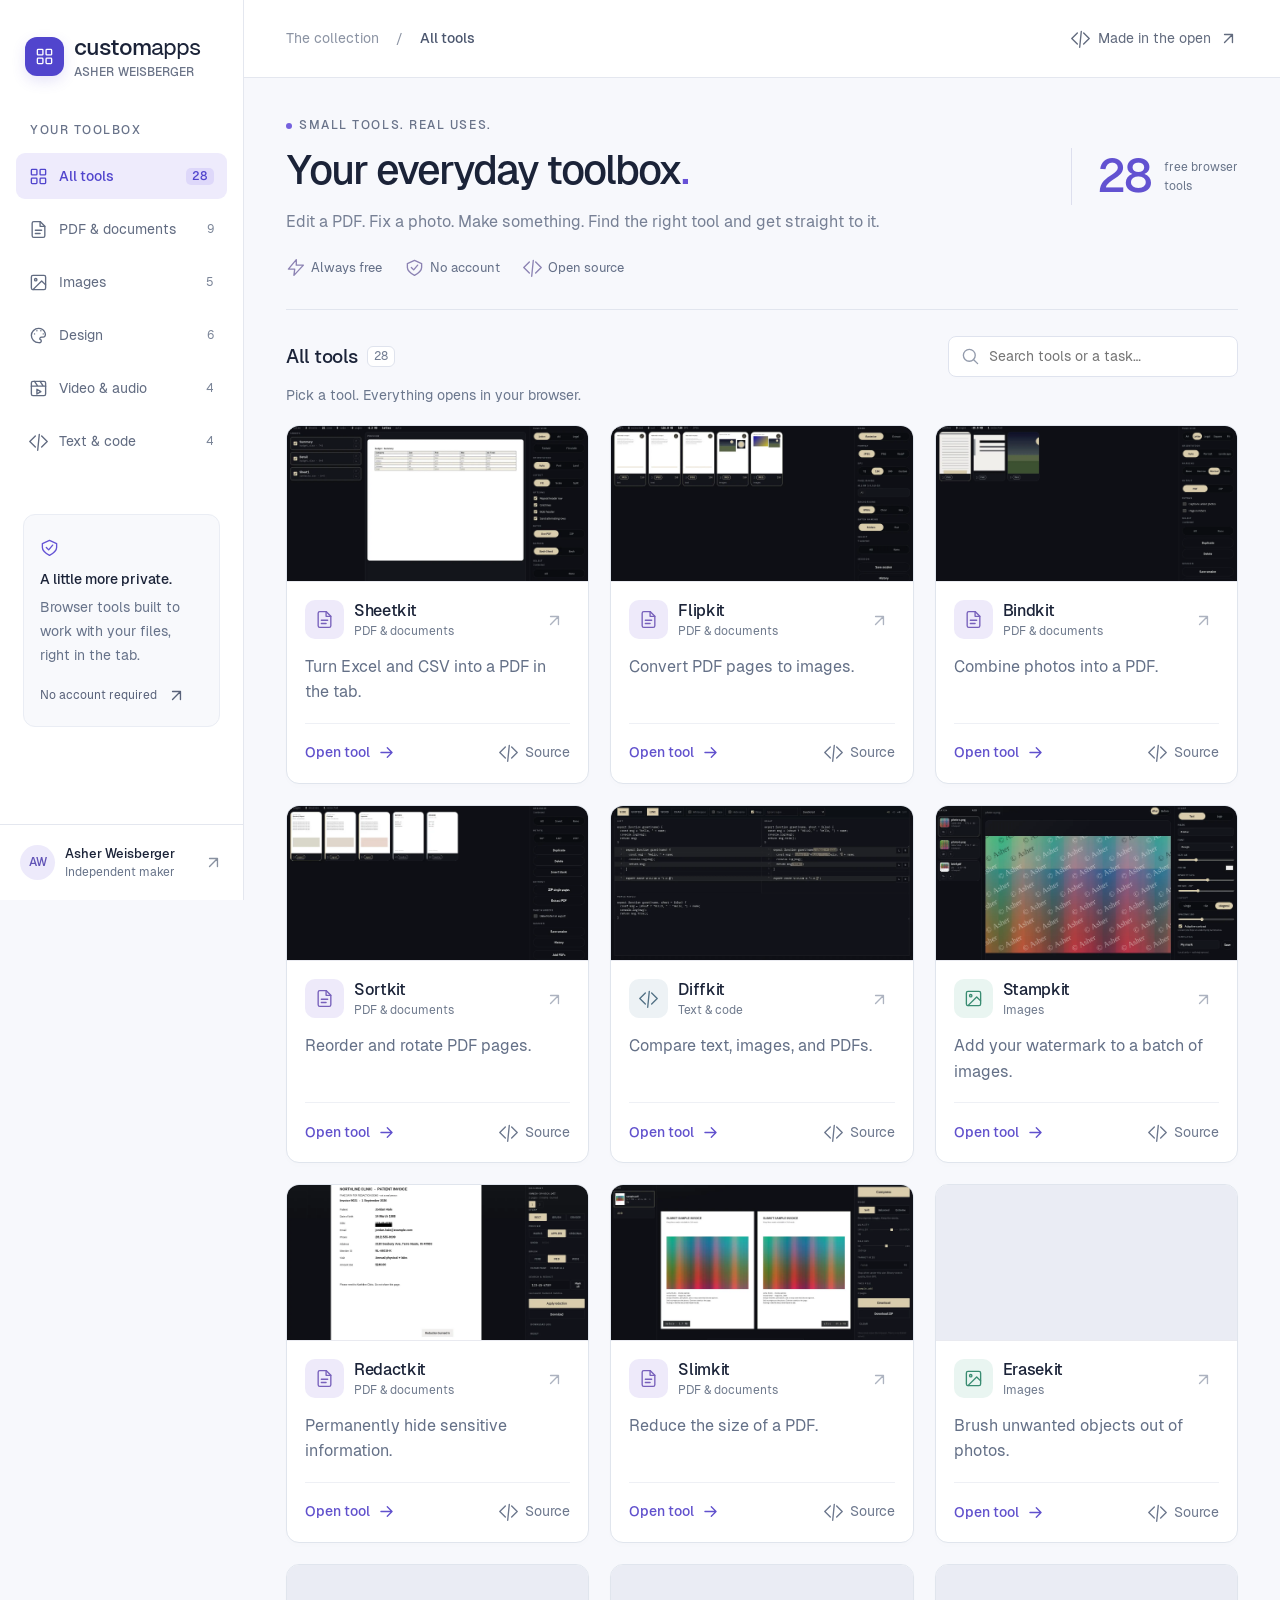
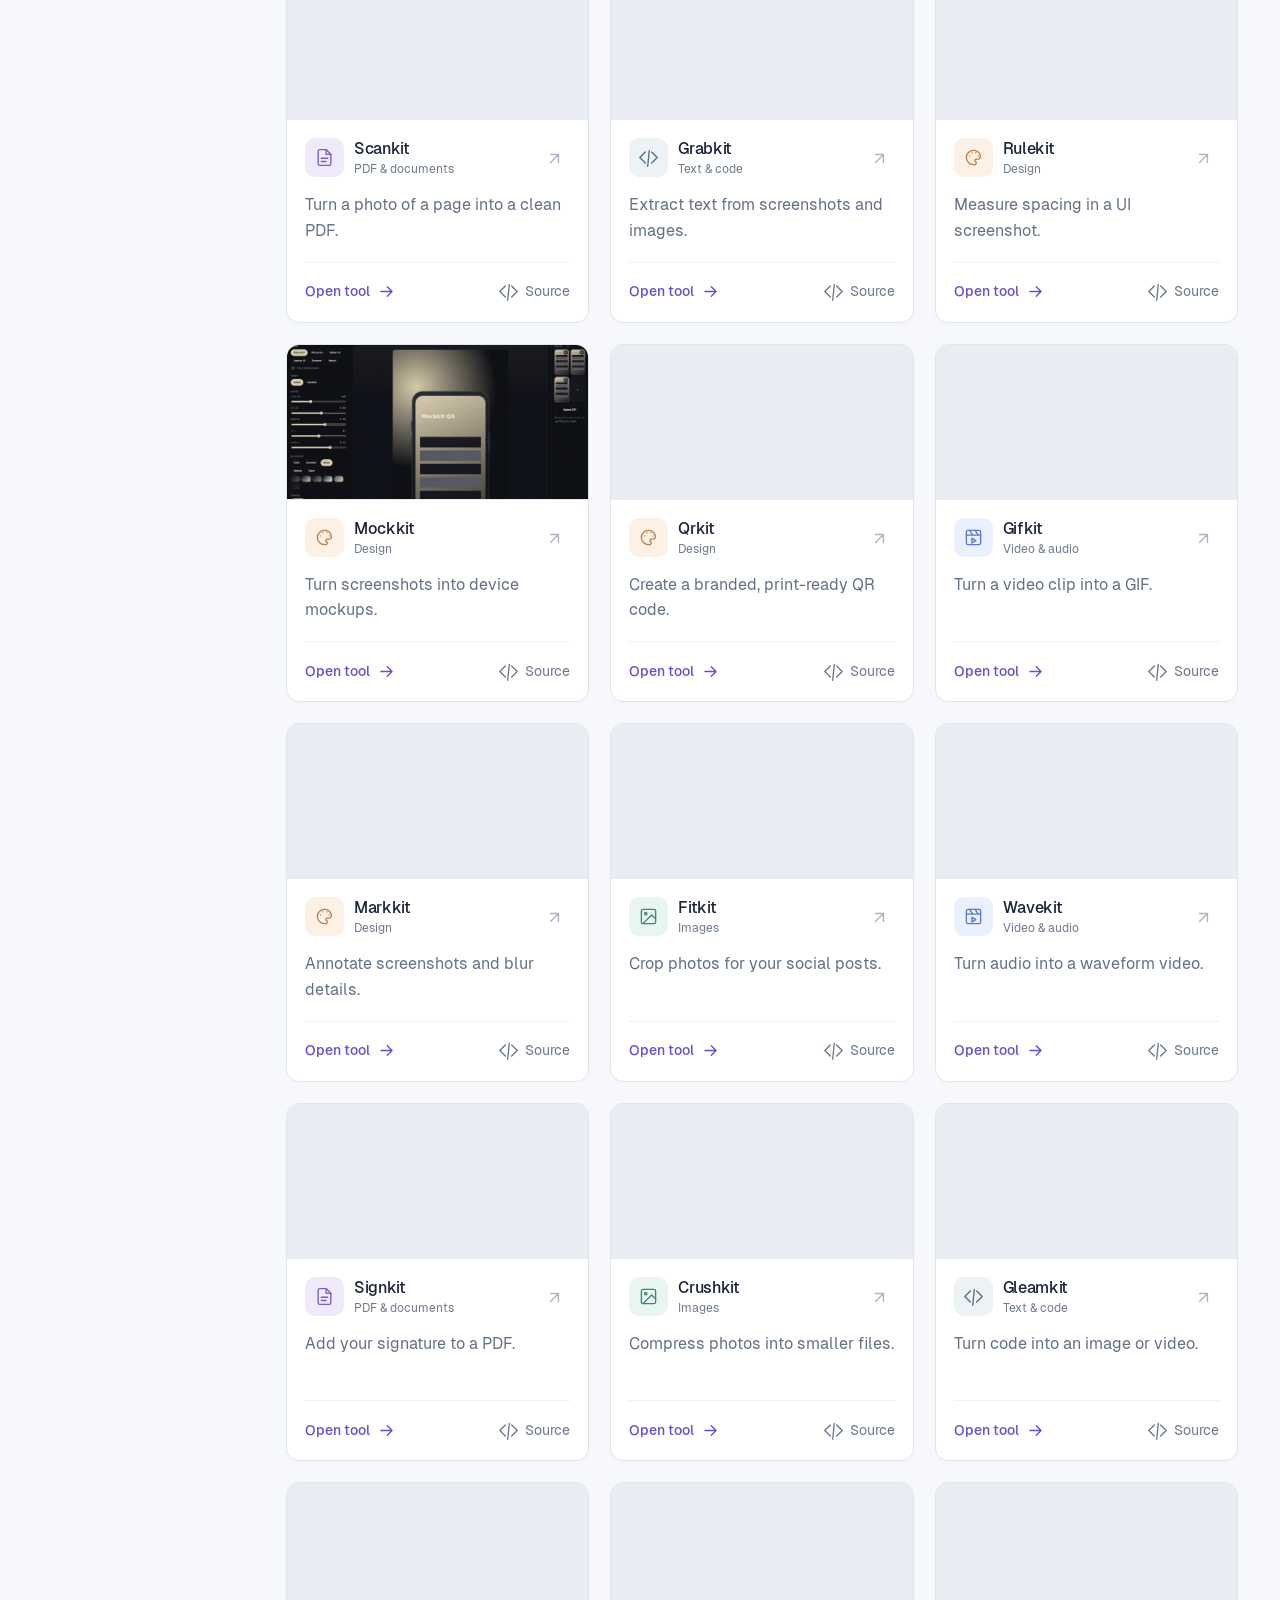
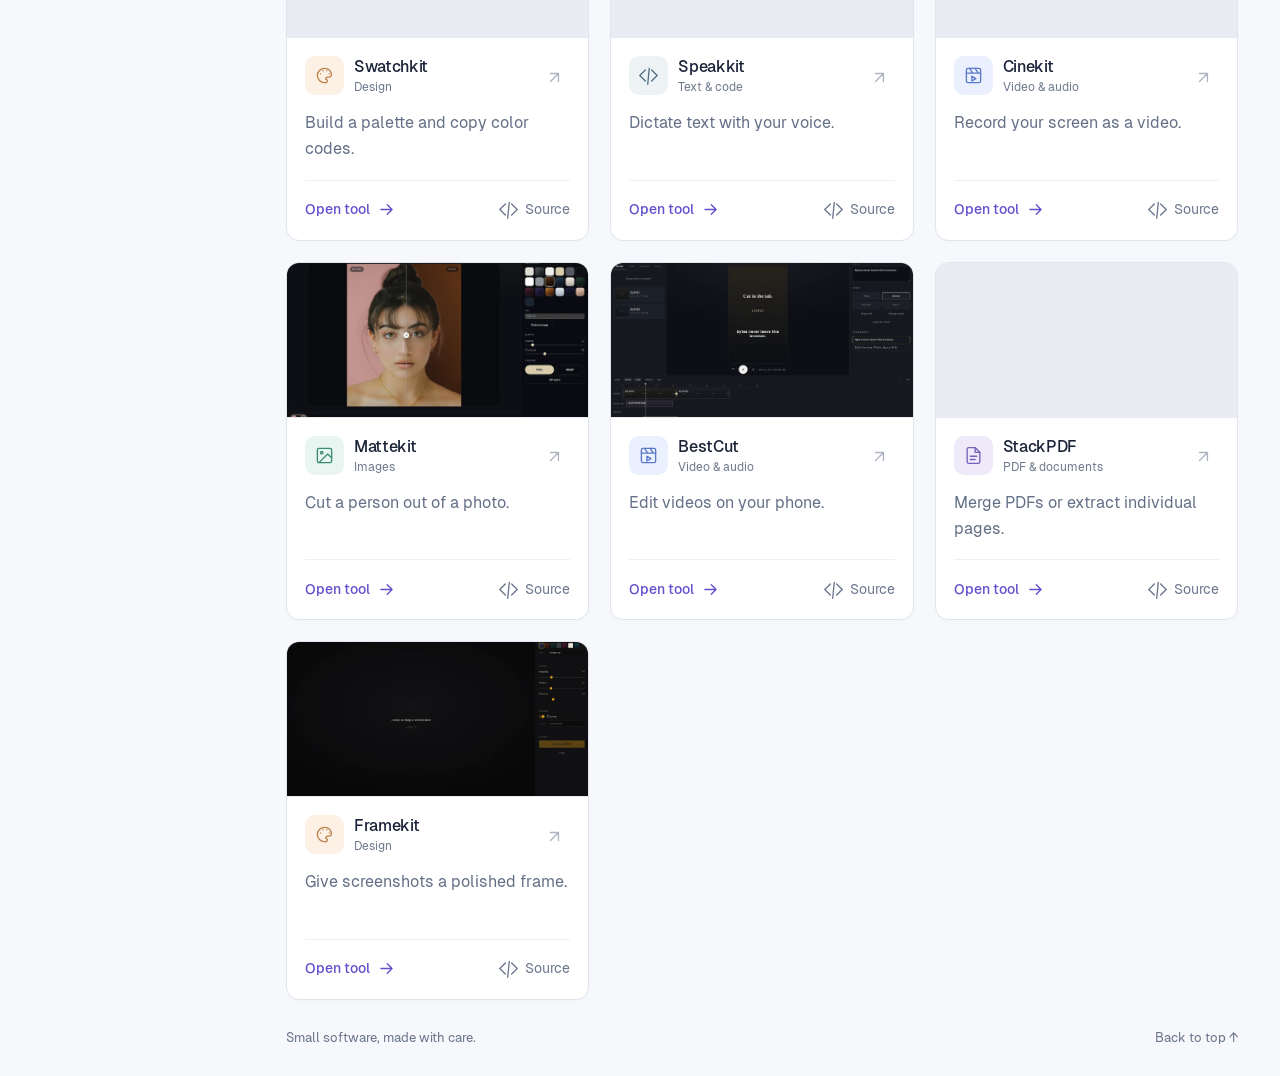
==== commit 8b59ace8: "Add Sheetkit to the gallery. Excel/CSV → PDF in the tab vs ILovePDF Excel to PDF." ====
--- a/docs/index.html
+++ b/docs/index.html
@@ -1,6 +1,10 @@
-<!doctype html><html lang="en"><head><meta charset="utf-8"><meta name="viewport" content="width=device-width,initial-scale=1"><meta name="theme-color" content="#5145cd"><meta name="description" content="27 free browser tools by Asher Weisberger. Edit PDFs, work with images, create videos, and more."><title>Custom Apps — 27 free browser tools</title><link rel="icon" href="./favicon.svg" type="image/svg+xml"><link rel="stylesheet" href="./styles.css"></head><body><div class="app-shell"><a class="skip-link" href="#tools">Skip to tools</a>
-<aside class="library-sidebar"><div class="brand-area"><button type="button" class="brand" id="reset-home" aria-label="Show all tools"><span class="brand-symbol"><svg width="19" height="19" viewBox="0 0 24 24" fill="none" stroke="currentColor" stroke-width="1.7" stroke-linecap="round" stroke-linejoin="round" aria-hidden="true"><rect x="3" y="3" width="7" height="7" rx="1"/><rect x="14" y="3" width="7" height="7" rx="1"/><rect x="3" y="14" width="7" height="7" rx="1"/><rect x="14" y="14" width="7" height="7" rx="1"/></svg></span><span>custom<span class="brand-light">apps</span><small>ASHER WEISBERGER</small></span></button></div><div class="sidebar-body"><p class="nav-label">YOUR TOOLBOX</p><nav class="category-nav" aria-label="Tool categories"><button type="button" class="category selected" data-category="All tools" aria-pressed="true"><svg width="19" height="19" viewBox="0 0 24 24" fill="none" stroke="currentColor" stroke-width="1.7" stroke-linecap="round" stroke-linejoin="round" aria-hidden="true"><rect x="3" y="3" width="7" height="7" rx="1"/><rect x="14" y="3" width="7" height="7" rx="1"/><rect x="3" y="14" width="7" height="7" rx="1"/><rect x="14" y="14" width="7" height="7" rx="1"/></svg><span>All tools</span><span class="category-count">27</span></button><button type="button" class="category" data-category="PDF &amp; documents" aria-pressed="false"><svg width="19" height="19" viewBox="0 0 24 24" fill="none" stroke="currentColor" stroke-width="1.7" stroke-linecap="round" stroke-linejoin="round" aria-hidden="true"><path d="M14 2H6a2 2 0 0 0-2 2v16a2 2 0 0 0 2 2h12a2 2 0 0 0 2-2V8Z"/><path d="M14 2v6h6M8 13h8M8 17h6"/></svg><span>PDF &amp; documents</span><span class="category-count">8</span></button><button type="button" class="category" data-category="Images" aria-pressed="false"><svg width="19" height="19" viewBox="0 0 24 24" fill="none" stroke="currentColor" stroke-width="1.7" stroke-linecap="round" stroke-linejoin="round" aria-hidden="true"><rect x="3" y="3" width="18" height="18" rx="2"/><circle cx="8.5" cy="8.5" r="1.5"/><path d="m21 15-5-5L5 21"/></svg><span>Images</span><span class="category-count">5</span></button><button type="button" class="category" data-category="Design" aria-pressed="false"><svg width="19" height="19" viewBox="0 0 24 24" fill="none" stroke="currentColor" stroke-width="1.7" stroke-linecap="round" stroke-linejoin="round" aria-hidden="true"><path d="M12 3a9 9 0 1 0 0 18h1a2 2 0 0 0 1-4c-1-1 0-3 2-3h2c5 0 3-11-6-11Z"/><path d="M7 10h.01M10 6h.01M15 6h.01M18 10h.01"/></svg><span>Design</span><span class="category-count">6</span></button><button type="button" class="category" data-category="Video &amp; audio" aria-pressed="false"><svg width="19" height="19" viewBox="0 0 24 24" fill="none" stroke="currentColor" stroke-width="1.7" stroke-linecap="round" stroke-linejoin="round" aria-hidden="true"><rect x="3" y="3" width="18" height="18" rx="2"/><path d="M3 9h18M7 3l4 6m3-6 4 6m-8 4 5 3-5 3Z"/></svg><span>Video &amp; audio</span><span class="category-count">4</span></button><button type="button" class="category" data-category="Text &amp; code" aria-pressed="false"><svg width="19" height="19" viewBox="0 0 24 24" fill="none" stroke="currentColor" stroke-width="1.7" stroke-linecap="round" stroke-linejoin="round" aria-hidden="true"><path d="m8 5-7 7 7 7m8-14 7 7-7 7m-3-16-2 20"/></svg><span>Text &amp; code</span><span class="category-count">4</span></button></nav><div class="sidebar-note"><div class="note-icon"><svg width="19" height="19" viewBox="0 0 24 24" fill="none" stroke="currentColor" stroke-width="1.7" stroke-linecap="round" stroke-linejoin="round" aria-hidden="true"><path d="M12 3 3 7v5c0 5 9 10 9 10s9-5 9-10V7ZM8 12l3 3 5-6"/></svg></div><h2>A little more private.</h2><p>Browser tools built to work with your files, right in the tab.</p><span>No account required <svg width="19" height="19" viewBox="0 0 24 24" fill="none" stroke="currentColor" stroke-width="1.7" stroke-linecap="round" stroke-linejoin="round" aria-hidden="true"><path d="M7 17 17 7M7 7h10v10"/></svg></span></div></div><div class="sidebar-footer"><a href="https://x.com/AsherWeisberger" target="_blank" rel="noopener noreferrer"><span class="avatar">AW</span><span><strong>Asher Weisberger</strong><small>Independent maker</small></span><svg width="19" height="19" viewBox="0 0 24 24" fill="none" stroke="currentColor" stroke-width="1.7" stroke-linecap="round" stroke-linejoin="round" aria-hidden="true"><path d="M7 17 17 7M7 7h10v10"/></svg></a></div></aside>
-<div class="workspace"><header class="topbar"><span class="breadcrumb">The collection <span>/</span><strong id="breadcrumb-category">All tools</strong></span><a href="https://github.com/AsherWeisberger" target="_blank" rel="noopener noreferrer"><svg width="19" height="19" viewBox="0 0 24 24" fill="none" stroke="currentColor" stroke-width="1.7" stroke-linecap="round" stroke-linejoin="round" aria-hidden="true"><path d="m8 5-7 7 7 7m8-14 7 7-7 7m-3-16-2 20"/></svg><span>Made in the open</span><svg width="19" height="19" viewBox="0 0 24 24" fill="none" stroke="currentColor" stroke-width="1.7" stroke-linecap="round" stroke-linejoin="round" aria-hidden="true"><path d="M7 17 17 7M7 7h10v10"/></svg></a></header><main id="tools" class="main-content"><section class="intro"><div><p class="eyebrow"><span></span>SMALL TOOLS. REAL USES.</p><h1>Your everyday toolbox<span>.</span></h1><p>Edit a PDF. Fix a photo. Make something.<br class="mobile-break"> Find the right tool and get straight to it.</p></div><div class="collection-badge"><span>27</span><p>free browser<br>tools</p></div></section><div class="benefits"><span><svg width="19" height="19" viewBox="0 0 24 24" fill="none" stroke="currentColor" stroke-width="1.7" stroke-linecap="round" stroke-linejoin="round" aria-hidden="true"><path d="m13 2-10 12h8l-1 8L22 9h-9Z"/></svg> Always free</span><span><svg width="19" height="19" viewBox="0 0 24 24" fill="none" stroke="currentColor" stroke-width="1.7" stroke-linecap="round" stroke-linejoin="round" aria-hidden="true"><path d="M12 3 3 7v5c0 5 9 10 9 10s9-5 9-10V7ZM8 12l3 3 5-6"/></svg> No account</span><span><svg width="19" height="19" viewBox="0 0 24 24" fill="none" stroke="currentColor" stroke-width="1.7" stroke-linecap="round" stroke-linejoin="round" aria-hidden="true"><path d="m8 5-7 7 7 7m8-14 7 7-7 7m-3-16-2 20"/></svg> Open source</span></div><section class="directory" aria-label="Browse tools"><div class="directory-toolbar"><div class="section-title"><h2 id="category-title">All tools</h2><span id="result-count">27</span></div><div class="search-field"><svg width="19" height="19" viewBox="0 0 24 24" fill="none" stroke="currentColor" stroke-width="1.7" stroke-linecap="round" stroke-linejoin="round" aria-hidden="true"><circle cx="10.5" cy="10.5" r="7.5"/><path d="m16 16 5 5"/></svg><input id="search-tools" type="search" aria-label="Search tools" placeholder="Search tools or a task…" autocomplete="off"><button id="clear-search" aria-label="Clear search" hidden><svg width="19" height="19" viewBox="0 0 24 24" fill="none" stroke="currentColor" stroke-width="1.7" stroke-linecap="round" stroke-linejoin="round" aria-hidden="true"><path d="m6 6 12 12M6 18 18 6"/></svg></button></div></div><p class="result-summary" id="result-summary" aria-live="polite">Pick a tool. Everything opens in your browser.</p><div class="tool-grid"><article class="tool-card tone-0" id="flipkit" data-category="PDF &amp; documents" data-search="flipkit pdf &amp; documents convert pdf pages to images. pdf pages become images. files stay here. flip a pdf">
+<!doctype html><html lang="en"><head><meta charset="utf-8"><meta name="viewport" content="width=device-width,initial-scale=1"><meta name="theme-color" content="#5145cd"><meta name="description" content="28 free browser tools by Asher Weisberger. Edit PDFs, work with images, create videos, and more."><title>Custom Apps — 28 free browser tools</title><link rel="icon" href="./favicon.svg" type="image/svg+xml"><link rel="stylesheet" href="./styles.css"></head><body><div class="app-shell"><a class="skip-link" href="#tools">Skip to tools</a>
+<aside class="library-sidebar"><div class="brand-area"><button type="button" class="brand" id="reset-home" aria-label="Show all tools"><span class="brand-symbol"><svg width="19" height="19" viewBox="0 0 24 24" fill="none" stroke="currentColor" stroke-width="1.7" stroke-linecap="round" stroke-linejoin="round" aria-hidden="true"><rect x="3" y="3" width="7" height="7" rx="1"/><rect x="14" y="3" width="7" height="7" rx="1"/><rect x="3" y="14" width="7" height="7" rx="1"/><rect x="14" y="14" width="7" height="7" rx="1"/></svg></span><span>custom<span class="brand-light">apps</span><small>ASHER WEISBERGER</small></span></button></div><div class="sidebar-body"><p class="nav-label">YOUR TOOLBOX</p><nav class="category-nav" aria-label="Tool categories"><button type="button" class="category selected" data-category="All tools" aria-pressed="true"><svg width="19" height="19" viewBox="0 0 24 24" fill="none" stroke="currentColor" stroke-width="1.7" stroke-linecap="round" stroke-linejoin="round" aria-hidden="true"><rect x="3" y="3" width="7" height="7" rx="1"/><rect x="14" y="3" width="7" height="7" rx="1"/><rect x="3" y="14" width="7" height="7" rx="1"/><rect x="14" y="14" width="7" height="7" rx="1"/></svg><span>All tools</span><span class="category-count">28</span></button><button type="button" class="category" data-category="PDF &amp; documents" aria-pressed="false"><svg width="19" height="19" viewBox="0 0 24 24" fill="none" stroke="currentColor" stroke-width="1.7" stroke-linecap="round" stroke-linejoin="round" aria-hidden="true"><path d="M14 2H6a2 2 0 0 0-2 2v16a2 2 0 0 0 2 2h12a2 2 0 0 0 2-2V8Z"/><path d="M14 2v6h6M8 13h8M8 17h6"/></svg><span>PDF &amp; documents</span><span class="category-count">9</span></button><button type="button" class="category" data-category="Images" aria-pressed="false"><svg width="19" height="19" viewBox="0 0 24 24" fill="none" stroke="currentColor" stroke-width="1.7" stroke-linecap="round" stroke-linejoin="round" aria-hidden="true"><rect x="3" y="3" width="18" height="18" rx="2"/><circle cx="8.5" cy="8.5" r="1.5"/><path d="m21 15-5-5L5 21"/></svg><span>Images</span><span class="category-count">5</span></button><button type="button" class="category" data-category="Design" aria-pressed="false"><svg width="19" height="19" viewBox="0 0 24 24" fill="none" stroke="currentColor" stroke-width="1.7" stroke-linecap="round" stroke-linejoin="round" aria-hidden="true"><path d="M12 3a9 9 0 1 0 0 18h1a2 2 0 0 0 1-4c-1-1 0-3 2-3h2c5 0 3-11-6-11Z"/><path d="M7 10h.01M10 6h.01M15 6h.01M18 10h.01"/></svg><span>Design</span><span class="category-count">6</span></button><button type="button" class="category" data-category="Video &amp; audio" aria-pressed="false"><svg width="19" height="19" viewBox="0 0 24 24" fill="none" stroke="currentColor" stroke-width="1.7" stroke-linecap="round" stroke-linejoin="round" aria-hidden="true"><rect x="3" y="3" width="18" height="18" rx="2"/><path d="M3 9h18M7 3l4 6m3-6 4 6m-8 4 5 3-5 3Z"/></svg><span>Video &amp; audio</span><span class="category-count">4</span></button><button type="button" class="category" data-category="Text &amp; code" aria-pressed="false"><svg width="19" height="19" viewBox="0 0 24 24" fill="none" stroke="currentColor" stroke-width="1.7" stroke-linecap="round" stroke-linejoin="round" aria-hidden="true"><path d="m8 5-7 7 7 7m8-14 7 7-7 7m-3-16-2 20"/></svg><span>Text &amp; code</span><span class="category-count">4</span></button></nav><div class="sidebar-note"><div class="note-icon"><svg width="19" height="19" viewBox="0 0 24 24" fill="none" stroke="currentColor" stroke-width="1.7" stroke-linecap="round" stroke-linejoin="round" aria-hidden="true"><path d="M12 3 3 7v5c0 5 9 10 9 10s9-5 9-10V7ZM8 12l3 3 5-6"/></svg></div><h2>A little more private.</h2><p>Browser tools built to work with your files, right in the tab.</p><span>No account required <svg width="19" height="19" viewBox="0 0 24 24" fill="none" stroke="currentColor" stroke-width="1.7" stroke-linecap="round" stroke-linejoin="round" aria-hidden="true"><path d="M7 17 17 7M7 7h10v10"/></svg></span></div></div><div class="sidebar-footer"><a href="https://x.com/AsherWeisberger" target="_blank" rel="noopener noreferrer"><span class="avatar">AW</span><span><strong>Asher Weisberger</strong><small>Independent maker</small></span><svg width="19" height="19" viewBox="0 0 24 24" fill="none" stroke="currentColor" stroke-width="1.7" stroke-linecap="round" stroke-linejoin="round" aria-hidden="true"><path d="M7 17 17 7M7 7h10v10"/></svg></a></div></aside>
+<div class="workspace"><header class="topbar"><span class="breadcrumb">The collection <span>/</span><strong id="breadcrumb-category">All tools</strong></span><a href="https://github.com/AsherWeisberger" target="_blank" rel="noopener noreferrer"><svg width="19" height="19" viewBox="0 0 24 24" fill="none" stroke="currentColor" stroke-width="1.7" stroke-linecap="round" stroke-linejoin="round" aria-hidden="true"><path d="m8 5-7 7 7 7m8-14 7 7-7 7m-3-16-2 20"/></svg><span>Made in the open</span><svg width="19" height="19" viewBox="0 0 24 24" fill="none" stroke="currentColor" stroke-width="1.7" stroke-linecap="round" stroke-linejoin="round" aria-hidden="true"><path d="M7 17 17 7M7 7h10v10"/></svg></a></header><main id="tools" class="main-content"><section class="intro"><div><p class="eyebrow"><span></span>SMALL TOOLS. REAL USES.</p><h1>Your everyday toolbox<span>.</span></h1><p>Edit a PDF. Fix a photo. Make something.<br class="mobile-break"> Find the right tool and get straight to it.</p></div><div class="collection-badge"><span>28</span><p>free browser<br>tools</p></div></section><div class="benefits"><span><svg width="19" height="19" viewBox="0 0 24 24" fill="none" stroke="currentColor" stroke-width="1.7" stroke-linecap="round" stroke-linejoin="round" aria-hidden="true"><path d="m13 2-10 12h8l-1 8L22 9h-9Z"/></svg> Always free</span><span><svg width="19" height="19" viewBox="0 0 24 24" fill="none" stroke="currentColor" stroke-width="1.7" stroke-linecap="round" stroke-linejoin="round" aria-hidden="true"><path d="M12 3 3 7v5c0 5 9 10 9 10s9-5 9-10V7ZM8 12l3 3 5-6"/></svg> No account</span><span><svg width="19" height="19" viewBox="0 0 24 24" fill="none" stroke="currentColor" stroke-width="1.7" stroke-linecap="round" stroke-linejoin="round" aria-hidden="true"><path d="m8 5-7 7 7 7m8-14 7 7-7 7m-3-16-2 20"/></svg> Open source</span></div><section class="directory" aria-label="Browse tools"><div class="directory-toolbar"><div class="section-title"><h2 id="category-title">All tools</h2><span id="result-count">28</span></div><div class="search-field"><svg width="19" height="19" viewBox="0 0 24 24" fill="none" stroke="currentColor" stroke-width="1.7" stroke-linecap="round" stroke-linejoin="round" aria-hidden="true"><circle cx="10.5" cy="10.5" r="7.5"/><path d="m16 16 5 5"/></svg><input id="search-tools" type="search" aria-label="Search tools" placeholder="Search tools or a task…" autocomplete="off"><button id="clear-search" aria-label="Clear search" hidden><svg width="19" height="19" viewBox="0 0 24 24" fill="none" stroke="currentColor" stroke-width="1.7" stroke-linecap="round" stroke-linejoin="round" aria-hidden="true"><path d="m6 6 12 12M6 18 18 6"/></svg></button></div></div><p class="result-summary" id="result-summary" aria-live="polite">Pick a tool. Everything opens in your browser.</p><div class="tool-grid"><article class="tool-card tone-0" id="sheetkit" data-category="PDF &amp; documents" data-search="sheetkit pdf &amp; documents turn excel and csv into a pdf in the tab. sheets become pages. files stay here. sheet to pdf">
+<a href="https://asherweisberger.github.io/sheetkit/" class="preview-link" aria-label="Open Sheetkit"><img src="./shots/sheetkit/card.webp" alt="Sheetkit on desktop: sheet picker for budget workbook, Letter portrait rail, live PDF preview, Export." width="1440" height="900" loading="eager" decoding="async"><span class="preview-action">Open tool <svg width="19" height="19" viewBox="0 0 24 24" fill="none" stroke="currentColor" stroke-width="1.7" stroke-linecap="round" stroke-linejoin="round" aria-hidden="true"><path d="M7 17 17 7M7 7h10v10"/></svg></span></a>
+<div class="card-body"><div class="card-heading"><span class="tool-icon"><svg width="19" height="19" viewBox="0 0 24 24" fill="none" stroke="currentColor" stroke-width="1.7" stroke-linecap="round" stroke-linejoin="round" aria-hidden="true"><path d="M14 2H6a2 2 0 0 0-2 2v16a2 2 0 0 0 2 2h12a2 2 0 0 0 2-2V8Z"/><path d="M14 2v6h6M8 13h8M8 17h6"/></svg></span><div><h3><a href="https://asherweisberger.github.io/sheetkit/">Sheetkit</a></h3><span class="tool-category">PDF &amp; documents</span></div><a class="launch-icon" href="https://asherweisberger.github.io/sheetkit/" aria-label="Open Sheetkit"><svg width="19" height="19" viewBox="0 0 24 24" fill="none" stroke="currentColor" stroke-width="1.7" stroke-linecap="round" stroke-linejoin="round" aria-hidden="true"><path d="M7 17 17 7M7 7h10v10"/></svg></a></div><p>Turn Excel and CSV into a PDF in the tab.</p><div class="card-bottom"><a href="https://asherweisberger.github.io/sheetkit/">Open tool <svg width="19" height="19" viewBox="0 0 24 24" fill="none" stroke="currentColor" stroke-width="1.7" stroke-linecap="round" stroke-linejoin="round" aria-hidden="true"><path d="M5 12h14m-6-6 6 6-6 6"/></svg></a><a class="source-link" href="https://github.com/AsherWeisberger/sheetkit" target="_blank" rel="noopener noreferrer" aria-label="Sheetkit source code"><svg width="19" height="19" viewBox="0 0 24 24" fill="none" stroke="currentColor" stroke-width="1.7" stroke-linecap="round" stroke-linejoin="round" aria-hidden="true"><path d="m8 5-7 7 7 7m8-14 7 7-7 7m-3-16-2 20"/></svg>Source</a></div></div></article>
+
+        <article class="tool-card tone-0" id="flipkit" data-category="PDF &amp; documents" data-search="flipkit pdf &amp; documents convert pdf pages to images. pdf pages become images. files stay here. flip a pdf">
 <a href="https://asherweisberger.github.io/flipkit/" class="preview-link" aria-label="Open Flipkit"><img src="./shots/flipkit/card.webp" alt="Flipkit on desktop: thumbnail board of PDF pages, rasterize rail with JPEG DPI and Export ZIP." width="1440" height="900" loading="eager" decoding="async"><span class="preview-action">Open tool <svg width="19" height="19" viewBox="0 0 24 24" fill="none" stroke="currentColor" stroke-width="1.7" stroke-linecap="round" stroke-linejoin="round" aria-hidden="true"><path d="M7 17 17 7M7 7h10v10"/></svg></span></a>
 <div class="card-body"><div class="card-heading"><span class="tool-icon"><svg width="19" height="19" viewBox="0 0 24 24" fill="none" stroke="currentColor" stroke-width="1.7" stroke-linecap="round" stroke-linejoin="round" aria-hidden="true"><path d="M14 2H6a2 2 0 0 0-2 2v16a2 2 0 0 0 2 2h12a2 2 0 0 0 2-2V8Z"/><path d="M14 2v6h6M8 13h8M8 17h6"/></svg></span><div><h3><a href="https://asherweisberger.github.io/flipkit/">Flipkit</a></h3><span class="tool-category">PDF &amp; documents</span></div><a class="launch-icon" href="https://asherweisberger.github.io/flipkit/" aria-label="Open Flipkit"><svg width="19" height="19" viewBox="0 0 24 24" fill="none" stroke="currentColor" stroke-width="1.7" stroke-linecap="round" stroke-linejoin="round" aria-hidden="true"><path d="M7 17 17 7M7 7h10v10"/></svg></a></div><p>Convert PDF pages to images.</p><div class="card-bottom"><a href="https://asherweisberger.github.io/flipkit/">Open tool <svg width="19" height="19" viewBox="0 0 24 24" fill="none" stroke="currentColor" stroke-width="1.7" stroke-linecap="round" stroke-linejoin="round" aria-hidden="true"><path d="M5 12h14m-6-6 6 6-6 6"/></svg></a><a class="source-link" href="https://github.com/AsherWeisberger/flipkit" target="_blank" rel="noopener noreferrer" aria-label="Flipkit source code"><svg width="19" height="19" viewBox="0 0 24 24" fill="none" stroke="currentColor" stroke-width="1.7" stroke-linecap="round" stroke-linejoin="round" aria-hidden="true"><path d="m8 5-7 7 7 7m8-14 7 7-7 7m-3-16-2 20"/></svg>Source</a></div></div></article>
 
@@ -9,7 +13,7 @@
 <div class="card-body"><div class="card-heading"><span class="tool-icon"><svg width="19" height="19" viewBox="0 0 24 24" fill="none" stroke="currentColor" stroke-width="1.7" stroke-linecap="round" stroke-linejoin="round" aria-hidden="true"><path d="M14 2H6a2 2 0 0 0-2 2v16a2 2 0 0 0 2 2h12a2 2 0 0 0 2-2V8Z"/><path d="M14 2v6h6M8 13h8M8 17h6"/></svg></span><div><h3><a href="https://asherweisberger.github.io/bindkit/">Bindkit</a></h3><span class="tool-category">PDF &amp; documents</span></div><a class="launch-icon" href="https://asherweisberger.github.io/bindkit/" aria-label="Open Bindkit"><svg width="19" height="19" viewBox="0 0 24 24" fill="none" stroke="currentColor" stroke-width="1.7" stroke-linecap="round" stroke-linejoin="round" aria-hidden="true"><path d="M7 17 17 7M7 7h10v10"/></svg></a></div><p>Combine photos into a PDF.</p><div class="card-bottom"><a href="https://asherweisberger.github.io/bindkit/">Open tool <svg width="19" height="19" viewBox="0 0 24 24" fill="none" stroke="currentColor" stroke-width="1.7" stroke-linecap="round" stroke-linejoin="round" aria-hidden="true"><path d="M5 12h14m-6-6 6 6-6 6"/></svg></a><a class="source-link" href="https://github.com/AsherWeisberger/bindkit" target="_blank" rel="noopener noreferrer" aria-label="Bindkit source code"><svg width="19" height="19" viewBox="0 0 24 24" fill="none" stroke="currentColor" stroke-width="1.7" stroke-linecap="round" stroke-linejoin="round" aria-hidden="true"><path d="m8 5-7 7 7 7m8-14 7 7-7 7m-3-16-2 20"/></svg>Source</a></div></div></article>
 
         <article class="tool-card tone-0" id="sortkit" data-category="PDF &amp; documents" data-search="sortkit pdf &amp; documents reorder and rotate pdf pages. reorder the pages. files stay here. reorder pages">
-<a href="https://asherweisberger.github.io/sortkit/" class="preview-link" aria-label="Open Sortkit"><img src="./shots/sortkit/card.webp" alt="Sortkit on desktop: thumbnail board mixing report and invoice pages, rotate and export rail." width="1440" height="900" loading="eager" decoding="async"><span class="preview-action">Open tool <svg width="19" height="19" viewBox="0 0 24 24" fill="none" stroke="currentColor" stroke-width="1.7" stroke-linecap="round" stroke-linejoin="round" aria-hidden="true"><path d="M7 17 17 7M7 7h10v10"/></svg></span></a>
+<a href="https://asherweisberger.github.io/sortkit/" class="preview-link" aria-label="Open Sortkit"><img src="./shots/sortkit/card.webp" alt="Sortkit on desktop: thumbnail board mixing report and invoice pages, rotate and export rail." width="1440" height="900" loading="lazy" decoding="async"><span class="preview-action">Open tool <svg width="19" height="19" viewBox="0 0 24 24" fill="none" stroke="currentColor" stroke-width="1.7" stroke-linecap="round" stroke-linejoin="round" aria-hidden="true"><path d="M7 17 17 7M7 7h10v10"/></svg></span></a>
 <div class="card-body"><div class="card-heading"><span class="tool-icon"><svg width="19" height="19" viewBox="0 0 24 24" fill="none" stroke="currentColor" stroke-width="1.7" stroke-linecap="round" stroke-linejoin="round" aria-hidden="true"><path d="M14 2H6a2 2 0 0 0-2 2v16a2 2 0 0 0 2 2h12a2 2 0 0 0 2-2V8Z"/><path d="M14 2v6h6M8 13h8M8 17h6"/></svg></span><div><h3><a href="https://asherweisberger.github.io/sortkit/">Sortkit</a></h3><span class="tool-category">PDF &amp; documents</span></div><a class="launch-icon" href="https://asherweisberger.github.io/sortkit/" aria-label="Open Sortkit"><svg width="19" height="19" viewBox="0 0 24 24" fill="none" stroke="currentColor" stroke-width="1.7" stroke-linecap="round" stroke-linejoin="round" aria-hidden="true"><path d="M7 17 17 7M7 7h10v10"/></svg></a></div><p>Reorder and rotate PDF pages.</p><div class="card-bottom"><a href="https://asherweisberger.github.io/sortkit/">Open tool <svg width="19" height="19" viewBox="0 0 24 24" fill="none" stroke="currentColor" stroke-width="1.7" stroke-linecap="round" stroke-linejoin="round" aria-hidden="true"><path d="M5 12h14m-6-6 6 6-6 6"/></svg></a><a class="source-link" href="https://github.com/AsherWeisberger/sortkit" target="_blank" rel="noopener noreferrer" aria-label="Sortkit source code"><svg width="19" height="19" viewBox="0 0 24 24" fill="none" stroke="currentColor" stroke-width="1.7" stroke-linecap="round" stroke-linejoin="round" aria-hidden="true"><path d="m8 5-7 7 7 7m8-14 7 7-7 7m-3-16-2 20"/></svg>Source</a></div></div></article>
 
         <article class="tool-card tone-4" id="diffkit" data-category="Text &amp; code" data-search="diffkit text &amp; code compare text, images, and pdfs. spot the change. files stay here. spot a change">
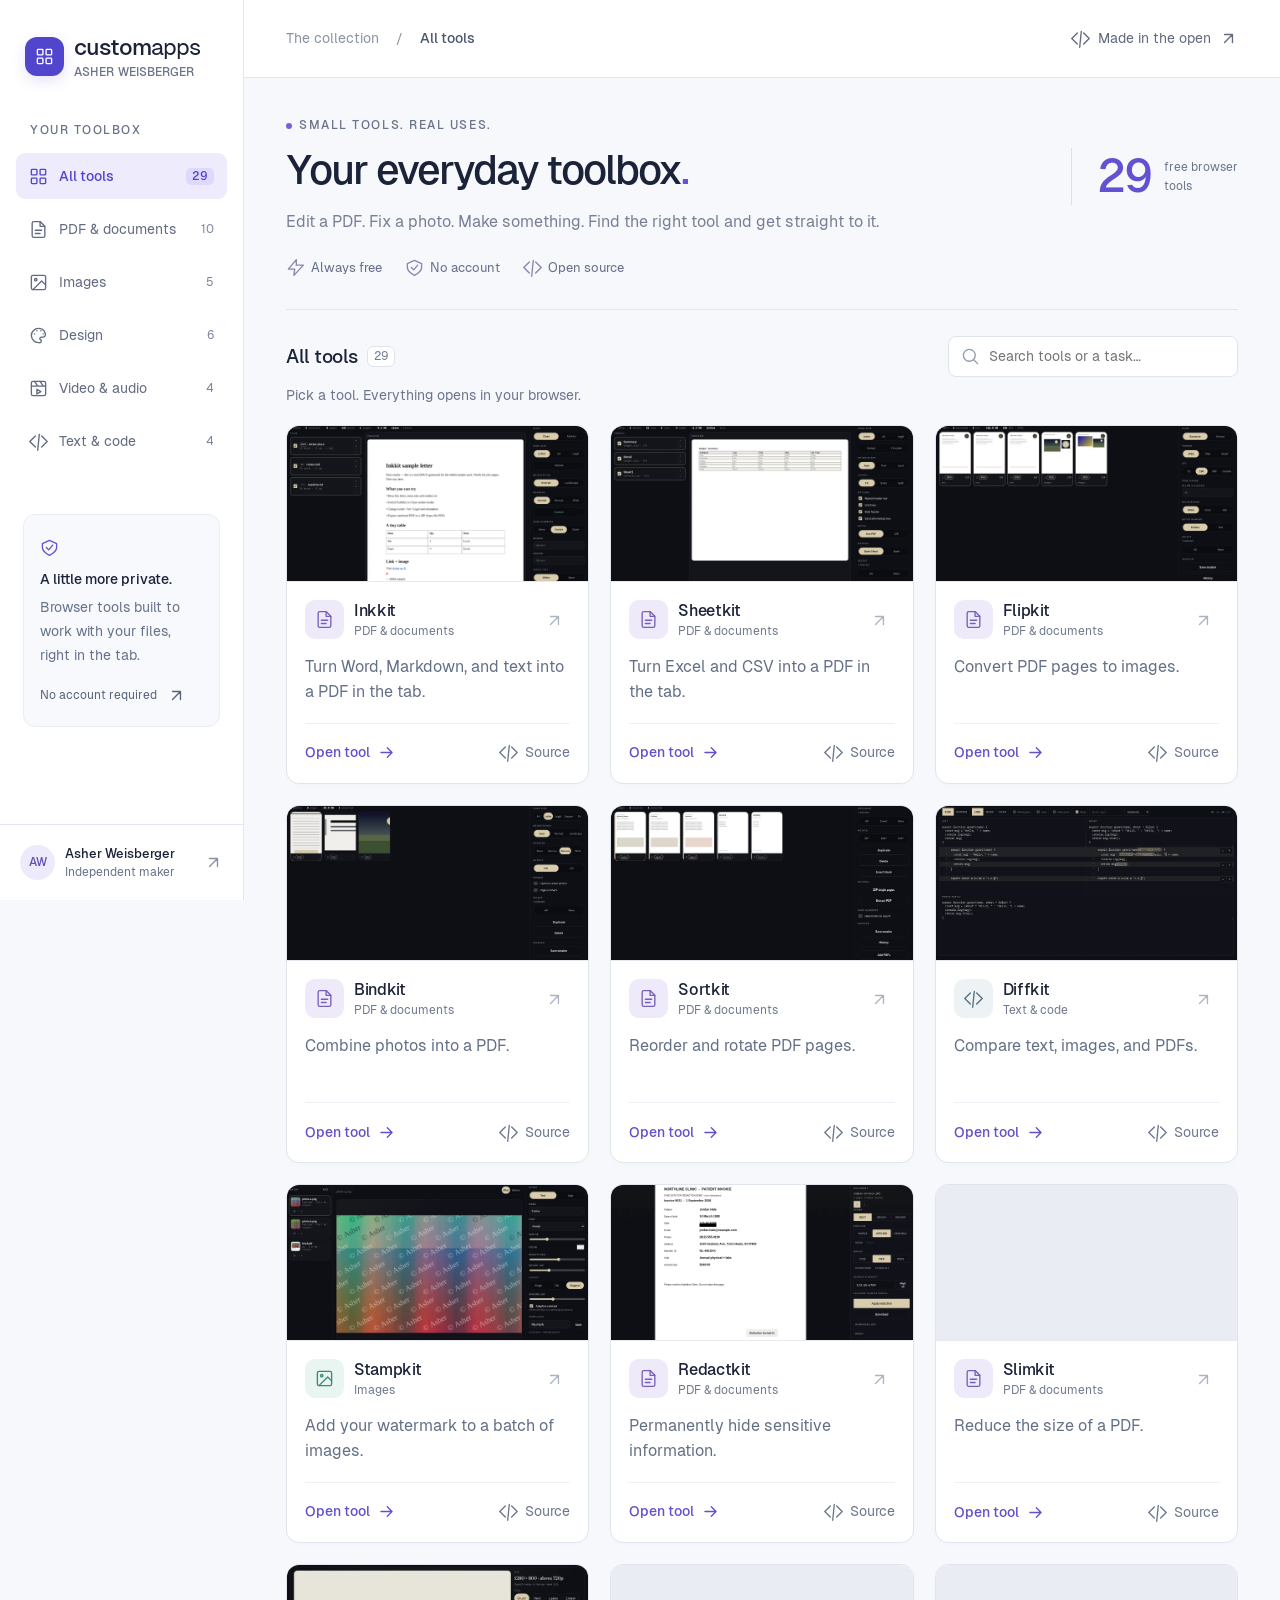
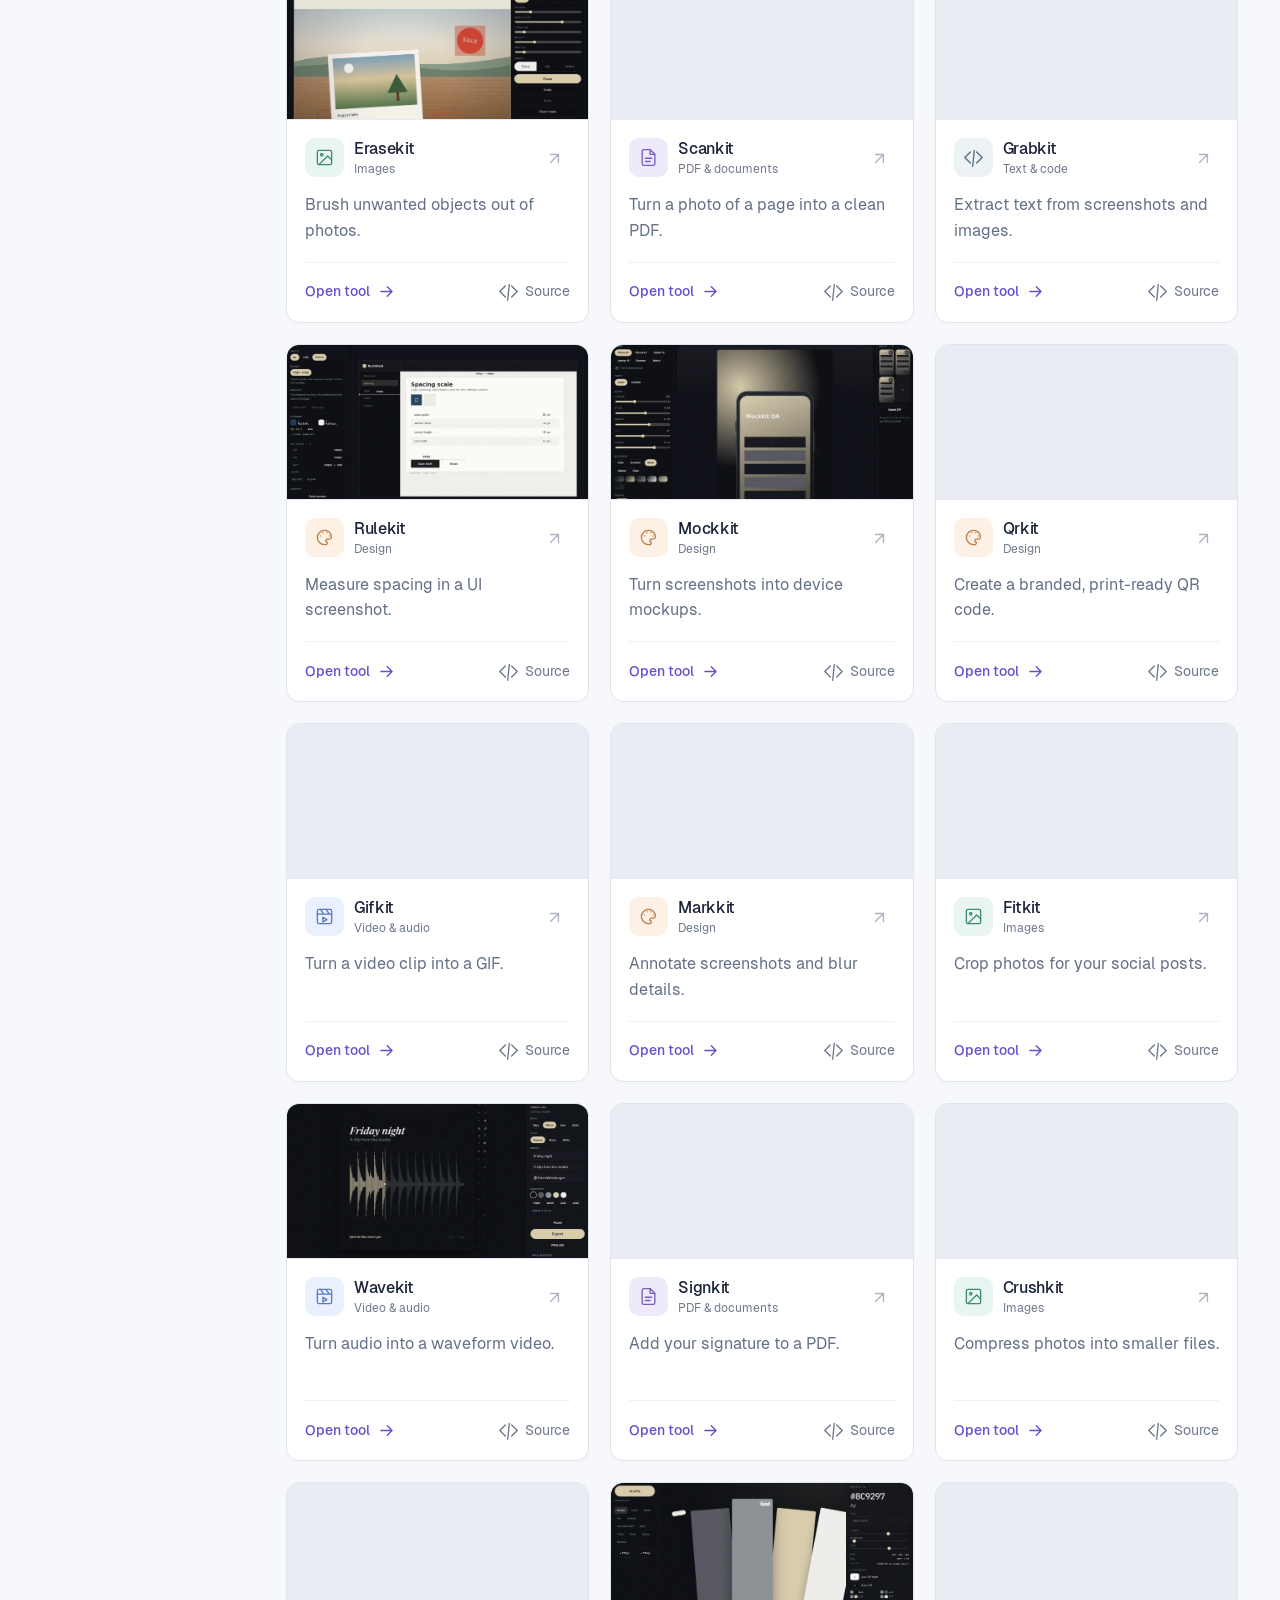
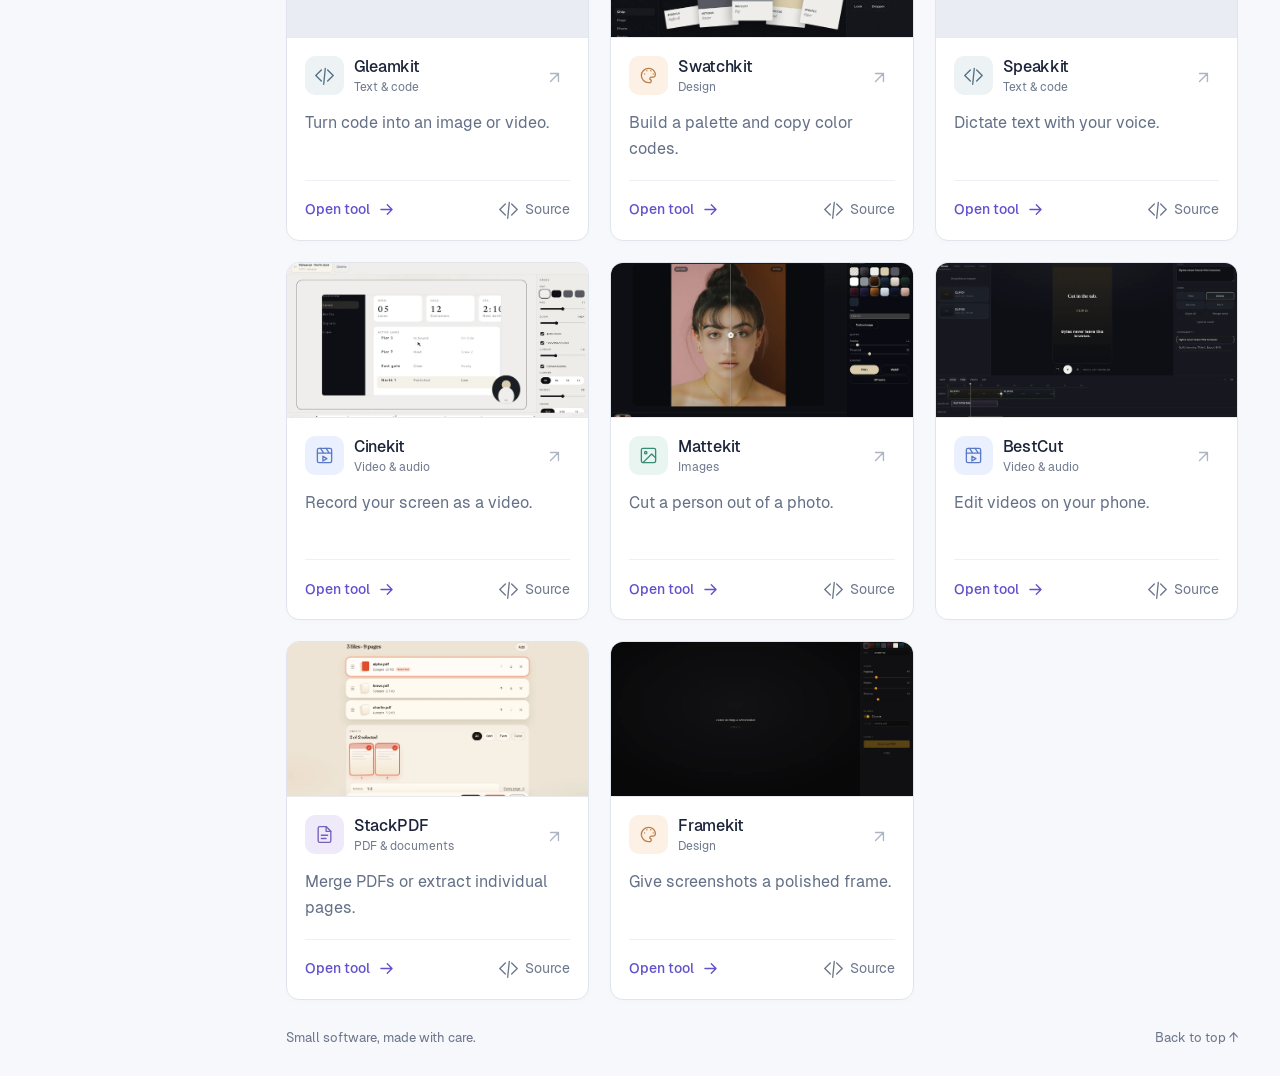
==== commit 6febdcbf: "Add Inkkit to gallery (newest Word→PDF desk)" ====
--- a/docs/index.html
+++ b/docs/index.html
@@ -1,6 +1,10 @@
-<!doctype html><html lang="en"><head><meta charset="utf-8"><meta name="viewport" content="width=device-width,initial-scale=1"><meta name="theme-color" content="#5145cd"><meta name="description" content="28 free browser tools by Asher Weisberger. Edit PDFs, work with images, create videos, and more."><title>Custom Apps — 28 free browser tools</title><link rel="icon" href="./favicon.svg" type="image/svg+xml"><link rel="stylesheet" href="./styles.css"></head><body><div class="app-shell"><a class="skip-link" href="#tools">Skip to tools</a>
-<aside class="library-sidebar"><div class="brand-area"><button type="button" class="brand" id="reset-home" aria-label="Show all tools"><span class="brand-symbol"><svg width="19" height="19" viewBox="0 0 24 24" fill="none" stroke="currentColor" stroke-width="1.7" stroke-linecap="round" stroke-linejoin="round" aria-hidden="true"><rect x="3" y="3" width="7" height="7" rx="1"/><rect x="14" y="3" width="7" height="7" rx="1"/><rect x="3" y="14" width="7" height="7" rx="1"/><rect x="14" y="14" width="7" height="7" rx="1"/></svg></span><span>custom<span class="brand-light">apps</span><small>ASHER WEISBERGER</small></span></button></div><div class="sidebar-body"><p class="nav-label">YOUR TOOLBOX</p><nav class="category-nav" aria-label="Tool categories"><button type="button" class="category selected" data-category="All tools" aria-pressed="true"><svg width="19" height="19" viewBox="0 0 24 24" fill="none" stroke="currentColor" stroke-width="1.7" stroke-linecap="round" stroke-linejoin="round" aria-hidden="true"><rect x="3" y="3" width="7" height="7" rx="1"/><rect x="14" y="3" width="7" height="7" rx="1"/><rect x="3" y="14" width="7" height="7" rx="1"/><rect x="14" y="14" width="7" height="7" rx="1"/></svg><span>All tools</span><span class="category-count">28</span></button><button type="button" class="category" data-category="PDF &amp; documents" aria-pressed="false"><svg width="19" height="19" viewBox="0 0 24 24" fill="none" stroke="currentColor" stroke-width="1.7" stroke-linecap="round" stroke-linejoin="round" aria-hidden="true"><path d="M14 2H6a2 2 0 0 0-2 2v16a2 2 0 0 0 2 2h12a2 2 0 0 0 2-2V8Z"/><path d="M14 2v6h6M8 13h8M8 17h6"/></svg><span>PDF &amp; documents</span><span class="category-count">9</span></button><button type="button" class="category" data-category="Images" aria-pressed="false"><svg width="19" height="19" viewBox="0 0 24 24" fill="none" stroke="currentColor" stroke-width="1.7" stroke-linecap="round" stroke-linejoin="round" aria-hidden="true"><rect x="3" y="3" width="18" height="18" rx="2"/><circle cx="8.5" cy="8.5" r="1.5"/><path d="m21 15-5-5L5 21"/></svg><span>Images</span><span class="category-count">5</span></button><button type="button" class="category" data-category="Design" aria-pressed="false"><svg width="19" height="19" viewBox="0 0 24 24" fill="none" stroke="currentColor" stroke-width="1.7" stroke-linecap="round" stroke-linejoin="round" aria-hidden="true"><path d="M12 3a9 9 0 1 0 0 18h1a2 2 0 0 0 1-4c-1-1 0-3 2-3h2c5 0 3-11-6-11Z"/><path d="M7 10h.01M10 6h.01M15 6h.01M18 10h.01"/></svg><span>Design</span><span class="category-count">6</span></button><button type="button" class="category" data-category="Video &amp; audio" aria-pressed="false"><svg width="19" height="19" viewBox="0 0 24 24" fill="none" stroke="currentColor" stroke-width="1.7" stroke-linecap="round" stroke-linejoin="round" aria-hidden="true"><rect x="3" y="3" width="18" height="18" rx="2"/><path d="M3 9h18M7 3l4 6m3-6 4 6m-8 4 5 3-5 3Z"/></svg><span>Video &amp; audio</span><span class="category-count">4</span></button><button type="button" class="category" data-category="Text &amp; code" aria-pressed="false"><svg width="19" height="19" viewBox="0 0 24 24" fill="none" stroke="currentColor" stroke-width="1.7" stroke-linecap="round" stroke-linejoin="round" aria-hidden="true"><path d="m8 5-7 7 7 7m8-14 7 7-7 7m-3-16-2 20"/></svg><span>Text &amp; code</span><span class="category-count">4</span></button></nav><div class="sidebar-note"><div class="note-icon"><svg width="19" height="19" viewBox="0 0 24 24" fill="none" stroke="currentColor" stroke-width="1.7" stroke-linecap="round" stroke-linejoin="round" aria-hidden="true"><path d="M12 3 3 7v5c0 5 9 10 9 10s9-5 9-10V7ZM8 12l3 3 5-6"/></svg></div><h2>A little more private.</h2><p>Browser tools built to work with your files, right in the tab.</p><span>No account required <svg width="19" height="19" viewBox="0 0 24 24" fill="none" stroke="currentColor" stroke-width="1.7" stroke-linecap="round" stroke-linejoin="round" aria-hidden="true"><path d="M7 17 17 7M7 7h10v10"/></svg></span></div></div><div class="sidebar-footer"><a href="https://x.com/AsherWeisberger" target="_blank" rel="noopener noreferrer"><span class="avatar">AW</span><span><strong>Asher Weisberger</strong><small>Independent maker</small></span><svg width="19" height="19" viewBox="0 0 24 24" fill="none" stroke="currentColor" stroke-width="1.7" stroke-linecap="round" stroke-linejoin="round" aria-hidden="true"><path d="M7 17 17 7M7 7h10v10"/></svg></a></div></aside>
-<div class="workspace"><header class="topbar"><span class="breadcrumb">The collection <span>/</span><strong id="breadcrumb-category">All tools</strong></span><a href="https://github.com/AsherWeisberger" target="_blank" rel="noopener noreferrer"><svg width="19" height="19" viewBox="0 0 24 24" fill="none" stroke="currentColor" stroke-width="1.7" stroke-linecap="round" stroke-linejoin="round" aria-hidden="true"><path d="m8 5-7 7 7 7m8-14 7 7-7 7m-3-16-2 20"/></svg><span>Made in the open</span><svg width="19" height="19" viewBox="0 0 24 24" fill="none" stroke="currentColor" stroke-width="1.7" stroke-linecap="round" stroke-linejoin="round" aria-hidden="true"><path d="M7 17 17 7M7 7h10v10"/></svg></a></header><main id="tools" class="main-content"><section class="intro"><div><p class="eyebrow"><span></span>SMALL TOOLS. REAL USES.</p><h1>Your everyday toolbox<span>.</span></h1><p>Edit a PDF. Fix a photo. Make something.<br class="mobile-break"> Find the right tool and get straight to it.</p></div><div class="collection-badge"><span>28</span><p>free browser<br>tools</p></div></section><div class="benefits"><span><svg width="19" height="19" viewBox="0 0 24 24" fill="none" stroke="currentColor" stroke-width="1.7" stroke-linecap="round" stroke-linejoin="round" aria-hidden="true"><path d="m13 2-10 12h8l-1 8L22 9h-9Z"/></svg> Always free</span><span><svg width="19" height="19" viewBox="0 0 24 24" fill="none" stroke="currentColor" stroke-width="1.7" stroke-linecap="round" stroke-linejoin="round" aria-hidden="true"><path d="M12 3 3 7v5c0 5 9 10 9 10s9-5 9-10V7ZM8 12l3 3 5-6"/></svg> No account</span><span><svg width="19" height="19" viewBox="0 0 24 24" fill="none" stroke="currentColor" stroke-width="1.7" stroke-linecap="round" stroke-linejoin="round" aria-hidden="true"><path d="m8 5-7 7 7 7m8-14 7 7-7 7m-3-16-2 20"/></svg> Open source</span></div><section class="directory" aria-label="Browse tools"><div class="directory-toolbar"><div class="section-title"><h2 id="category-title">All tools</h2><span id="result-count">28</span></div><div class="search-field"><svg width="19" height="19" viewBox="0 0 24 24" fill="none" stroke="currentColor" stroke-width="1.7" stroke-linecap="round" stroke-linejoin="round" aria-hidden="true"><circle cx="10.5" cy="10.5" r="7.5"/><path d="m16 16 5 5"/></svg><input id="search-tools" type="search" aria-label="Search tools" placeholder="Search tools or a task…" autocomplete="off"><button id="clear-search" aria-label="Clear search" hidden><svg width="19" height="19" viewBox="0 0 24 24" fill="none" stroke="currentColor" stroke-width="1.7" stroke-linecap="round" stroke-linejoin="round" aria-hidden="true"><path d="m6 6 12 12M6 18 18 6"/></svg></button></div></div><p class="result-summary" id="result-summary" aria-live="polite">Pick a tool. Everything opens in your browser.</p><div class="tool-grid"><article class="tool-card tone-0" id="sheetkit" data-category="PDF &amp; documents" data-search="sheetkit pdf &amp; documents turn excel and csv into a pdf in the tab. sheets become pages. files stay here. sheet to pdf">
+<!doctype html><html lang="en"><head><meta charset="utf-8"><meta name="viewport" content="width=device-width,initial-scale=1"><meta name="theme-color" content="#5145cd"><meta name="description" content="29 free browser tools by Asher Weisberger. Edit PDFs, work with images, create videos, and more."><title>Custom Apps — 29 free browser tools</title><link rel="icon" href="./favicon.svg" type="image/svg+xml"><link rel="stylesheet" href="./styles.css"></head><body><div class="app-shell"><a class="skip-link" href="#tools">Skip to tools</a>
+<aside class="library-sidebar"><div class="brand-area"><button type="button" class="brand" id="reset-home" aria-label="Show all tools"><span class="brand-symbol"><svg width="19" height="19" viewBox="0 0 24 24" fill="none" stroke="currentColor" stroke-width="1.7" stroke-linecap="round" stroke-linejoin="round" aria-hidden="true"><rect x="3" y="3" width="7" height="7" rx="1"/><rect x="14" y="3" width="7" height="7" rx="1"/><rect x="3" y="14" width="7" height="7" rx="1"/><rect x="14" y="14" width="7" height="7" rx="1"/></svg></span><span>custom<span class="brand-light">apps</span><small>ASHER WEISBERGER</small></span></button></div><div class="sidebar-body"><p class="nav-label">YOUR TOOLBOX</p><nav class="category-nav" aria-label="Tool categories"><button type="button" class="category selected" data-category="All tools" aria-pressed="true"><svg width="19" height="19" viewBox="0 0 24 24" fill="none" stroke="currentColor" stroke-width="1.7" stroke-linecap="round" stroke-linejoin="round" aria-hidden="true"><rect x="3" y="3" width="7" height="7" rx="1"/><rect x="14" y="3" width="7" height="7" rx="1"/><rect x="3" y="14" width="7" height="7" rx="1"/><rect x="14" y="14" width="7" height="7" rx="1"/></svg><span>All tools</span><span class="category-count">29</span></button><button type="button" class="category" data-category="PDF &amp; documents" aria-pressed="false"><svg width="19" height="19" viewBox="0 0 24 24" fill="none" stroke="currentColor" stroke-width="1.7" stroke-linecap="round" stroke-linejoin="round" aria-hidden="true"><path d="M14 2H6a2 2 0 0 0-2 2v16a2 2 0 0 0 2 2h12a2 2 0 0 0 2-2V8Z"/><path d="M14 2v6h6M8 13h8M8 17h6"/></svg><span>PDF &amp; documents</span><span class="category-count">10</span></button><button type="button" class="category" data-category="Images" aria-pressed="false"><svg width="19" height="19" viewBox="0 0 24 24" fill="none" stroke="currentColor" stroke-width="1.7" stroke-linecap="round" stroke-linejoin="round" aria-hidden="true"><rect x="3" y="3" width="18" height="18" rx="2"/><circle cx="8.5" cy="8.5" r="1.5"/><path d="m21 15-5-5L5 21"/></svg><span>Images</span><span class="category-count">5</span></button><button type="button" class="category" data-category="Design" aria-pressed="false"><svg width="19" height="19" viewBox="0 0 24 24" fill="none" stroke="currentColor" stroke-width="1.7" stroke-linecap="round" stroke-linejoin="round" aria-hidden="true"><path d="M12 3a9 9 0 1 0 0 18h1a2 2 0 0 0 1-4c-1-1 0-3 2-3h2c5 0 3-11-6-11Z"/><path d="M7 10h.01M10 6h.01M15 6h.01M18 10h.01"/></svg><span>Design</span><span class="category-count">6</span></button><button type="button" class="category" data-category="Video &amp; audio" aria-pressed="false"><svg width="19" height="19" viewBox="0 0 24 24" fill="none" stroke="currentColor" stroke-width="1.7" stroke-linecap="round" stroke-linejoin="round" aria-hidden="true"><rect x="3" y="3" width="18" height="18" rx="2"/><path d="M3 9h18M7 3l4 6m3-6 4 6m-8 4 5 3-5 3Z"/></svg><span>Video &amp; audio</span><span class="category-count">4</span></button><button type="button" class="category" data-category="Text &amp; code" aria-pressed="false"><svg width="19" height="19" viewBox="0 0 24 24" fill="none" stroke="currentColor" stroke-width="1.7" stroke-linecap="round" stroke-linejoin="round" aria-hidden="true"><path d="m8 5-7 7 7 7m8-14 7 7-7 7m-3-16-2 20"/></svg><span>Text &amp; code</span><span class="category-count">4</span></button></nav><div class="sidebar-note"><div class="note-icon"><svg width="19" height="19" viewBox="0 0 24 24" fill="none" stroke="currentColor" stroke-width="1.7" stroke-linecap="round" stroke-linejoin="round" aria-hidden="true"><path d="M12 3 3 7v5c0 5 9 10 9 10s9-5 9-10V7ZM8 12l3 3 5-6"/></svg></div><h2>A little more private.</h2><p>Browser tools built to work with your files, right in the tab.</p><span>No account required <svg width="19" height="19" viewBox="0 0 24 24" fill="none" stroke="currentColor" stroke-width="1.7" stroke-linecap="round" stroke-linejoin="round" aria-hidden="true"><path d="M7 17 17 7M7 7h10v10"/></svg></span></div></div><div class="sidebar-footer"><a href="https://x.com/AsherWeisberger" target="_blank" rel="noopener noreferrer"><span class="avatar">AW</span><span><strong>Asher Weisberger</strong><small>Independent maker</small></span><svg width="19" height="19" viewBox="0 0 24 24" fill="none" stroke="currentColor" stroke-width="1.7" stroke-linecap="round" stroke-linejoin="round" aria-hidden="true"><path d="M7 17 17 7M7 7h10v10"/></svg></a></div></aside>
+<div class="workspace"><header class="topbar"><span class="breadcrumb">The collection <span>/</span><strong id="breadcrumb-category">All tools</strong></span><a href="https://github.com/AsherWeisberger" target="_blank" rel="noopener noreferrer"><svg width="19" height="19" viewBox="0 0 24 24" fill="none" stroke="currentColor" stroke-width="1.7" stroke-linecap="round" stroke-linejoin="round" aria-hidden="true"><path d="m8 5-7 7 7 7m8-14 7 7-7 7m-3-16-2 20"/></svg><span>Made in the open</span><svg width="19" height="19" viewBox="0 0 24 24" fill="none" stroke="currentColor" stroke-width="1.7" stroke-linecap="round" stroke-linejoin="round" aria-hidden="true"><path d="M7 17 17 7M7 7h10v10"/></svg></a></header><main id="tools" class="main-content"><section class="intro"><div><p class="eyebrow"><span></span>SMALL TOOLS. REAL USES.</p><h1>Your everyday toolbox<span>.</span></h1><p>Edit a PDF. Fix a photo. Make something.<br class="mobile-break"> Find the right tool and get straight to it.</p></div><div class="collection-badge"><span>29</span><p>free browser<br>tools</p></div></section><div class="benefits"><span><svg width="19" height="19" viewBox="0 0 24 24" fill="none" stroke="currentColor" stroke-width="1.7" stroke-linecap="round" stroke-linejoin="round" aria-hidden="true"><path d="m13 2-10 12h8l-1 8L22 9h-9Z"/></svg> Always free</span><span><svg width="19" height="19" viewBox="0 0 24 24" fill="none" stroke="currentColor" stroke-width="1.7" stroke-linecap="round" stroke-linejoin="round" aria-hidden="true"><path d="M12 3 3 7v5c0 5 9 10 9 10s9-5 9-10V7ZM8 12l3 3 5-6"/></svg> No account</span><span><svg width="19" height="19" viewBox="0 0 24 24" fill="none" stroke="currentColor" stroke-width="1.7" stroke-linecap="round" stroke-linejoin="round" aria-hidden="true"><path d="m8 5-7 7 7 7m8-14 7 7-7 7m-3-16-2 20"/></svg> Open source</span></div><section class="directory" aria-label="Browse tools"><div class="directory-toolbar"><div class="section-title"><h2 id="category-title">All tools</h2><span id="result-count">29</span></div><div class="search-field"><svg width="19" height="19" viewBox="0 0 24 24" fill="none" stroke="currentColor" stroke-width="1.7" stroke-linecap="round" stroke-linejoin="round" aria-hidden="true"><circle cx="10.5" cy="10.5" r="7.5"/><path d="m16 16 5 5"/></svg><input id="search-tools" type="search" aria-label="Search tools" placeholder="Search tools or a task…" autocomplete="off"><button id="clear-search" aria-label="Clear search" hidden><svg width="19" height="19" viewBox="0 0 24 24" fill="none" stroke="currentColor" stroke-width="1.7" stroke-linecap="round" stroke-linejoin="round" aria-hidden="true"><path d="m6 6 12 12M6 18 18 6"/></svg></button></div></div><p class="result-summary" id="result-summary" aria-live="polite">Pick a tool. Everything opens in your browser.</p><div class="tool-grid"><article class="tool-card tone-0" id="inkkit" data-category="PDF &amp; documents" data-search="inkkit pdf &amp; documents turn word, markdown, and text into a pdf in the tab. words become pages. files stay here. word to pdf">
+<a href="https://asherweisberger.github.io/inkkit/" class="preview-link" aria-label="Open Inkkit"><img src="./shots/inkkit/card.webp" alt="Inkkit on desktop: file list with DOCX MD TXT, Clean mode rail, live PDF preview, Export." width="1440" height="900" loading="eager" decoding="async"><span class="preview-action">Open tool <svg width="19" height="19" viewBox="0 0 24 24" fill="none" stroke="currentColor" stroke-width="1.7" stroke-linecap="round" stroke-linejoin="round" aria-hidden="true"><path d="M7 17 17 7M7 7h10v10"/></svg></span></a>
+<div class="card-body"><div class="card-heading"><span class="tool-icon"><svg width="19" height="19" viewBox="0 0 24 24" fill="none" stroke="currentColor" stroke-width="1.7" stroke-linecap="round" stroke-linejoin="round" aria-hidden="true"><path d="M14 2H6a2 2 0 0 0-2 2v16a2 2 0 0 0 2 2h12a2 2 0 0 0 2-2V8Z"/><path d="M14 2v6h6M8 13h8M8 17h6"/></svg></span><div><h3><a href="https://asherweisberger.github.io/inkkit/">Inkkit</a></h3><span class="tool-category">PDF &amp; documents</span></div><a class="launch-icon" href="https://asherweisberger.github.io/inkkit/" aria-label="Open Inkkit"><svg width="19" height="19" viewBox="0 0 24 24" fill="none" stroke="currentColor" stroke-width="1.7" stroke-linecap="round" stroke-linejoin="round" aria-hidden="true"><path d="M7 17 17 7M7 7h10v10"/></svg></a></div><p>Turn Word, Markdown, and text into a PDF in the tab.</p><div class="card-bottom"><a href="https://asherweisberger.github.io/inkkit/">Open tool <svg width="19" height="19" viewBox="0 0 24 24" fill="none" stroke="currentColor" stroke-width="1.7" stroke-linecap="round" stroke-linejoin="round" aria-hidden="true"><path d="M5 12h14m-6-6 6 6-6 6"/></svg></a><a class="source-link" href="https://github.com/AsherWeisberger/inkkit" target="_blank" rel="noopener noreferrer" aria-label="Inkkit source code"><svg width="19" height="19" viewBox="0 0 24 24" fill="none" stroke="currentColor" stroke-width="1.7" stroke-linecap="round" stroke-linejoin="round" aria-hidden="true"><path d="m8 5-7 7 7 7m8-14 7 7-7 7m-3-16-2 20"/></svg>Source</a></div></div></article>
+
+        <article class="tool-card tone-0" id="sheetkit" data-category="PDF &amp; documents" data-search="sheetkit pdf &amp; documents turn excel and csv into a pdf in the tab. sheets become pages. files stay here. sheet to pdf">
 <a href="https://asherweisberger.github.io/sheetkit/" class="preview-link" aria-label="Open Sheetkit"><img src="./shots/sheetkit/card.webp" alt="Sheetkit on desktop: sheet picker for budget workbook, Letter portrait rail, live PDF preview, Export." width="1440" height="900" loading="eager" decoding="async"><span class="preview-action">Open tool <svg width="19" height="19" viewBox="0 0 24 24" fill="none" stroke="currentColor" stroke-width="1.7" stroke-linecap="round" stroke-linejoin="round" aria-hidden="true"><path d="M7 17 17 7M7 7h10v10"/></svg></span></a>
 <div class="card-body"><div class="card-heading"><span class="tool-icon"><svg width="19" height="19" viewBox="0 0 24 24" fill="none" stroke="currentColor" stroke-width="1.7" stroke-linecap="round" stroke-linejoin="round" aria-hidden="true"><path d="M14 2H6a2 2 0 0 0-2 2v16a2 2 0 0 0 2 2h12a2 2 0 0 0 2-2V8Z"/><path d="M14 2v6h6M8 13h8M8 17h6"/></svg></span><div><h3><a href="https://asherweisberger.github.io/sheetkit/">Sheetkit</a></h3><span class="tool-category">PDF &amp; documents</span></div><a class="launch-icon" href="https://asherweisberger.github.io/sheetkit/" aria-label="Open Sheetkit"><svg width="19" height="19" viewBox="0 0 24 24" fill="none" stroke="currentColor" stroke-width="1.7" stroke-linecap="round" stroke-linejoin="round" aria-hidden="true"><path d="M7 17 17 7M7 7h10v10"/></svg></a></div><p>Turn Excel and CSV into a PDF in the tab.</p><div class="card-bottom"><a href="https://asherweisberger.github.io/sheetkit/">Open tool <svg width="19" height="19" viewBox="0 0 24 24" fill="none" stroke="currentColor" stroke-width="1.7" stroke-linecap="round" stroke-linejoin="round" aria-hidden="true"><path d="M5 12h14m-6-6 6 6-6 6"/></svg></a><a class="source-link" href="https://github.com/AsherWeisberger/sheetkit" target="_blank" rel="noopener noreferrer" aria-label="Sheetkit source code"><svg width="19" height="19" viewBox="0 0 24 24" fill="none" stroke="currentColor" stroke-width="1.7" stroke-linecap="round" stroke-linejoin="round" aria-hidden="true"><path d="m8 5-7 7 7 7m8-14 7 7-7 7m-3-16-2 20"/></svg>Source</a></div></div></article>
 
@@ -9,7 +13,7 @@
 <div class="card-body"><div class="card-heading"><span class="tool-icon"><svg width="19" height="19" viewBox="0 0 24 24" fill="none" stroke="currentColor" stroke-width="1.7" stroke-linecap="round" stroke-linejoin="round" aria-hidden="true"><path d="M14 2H6a2 2 0 0 0-2 2v16a2 2 0 0 0 2 2h12a2 2 0 0 0 2-2V8Z"/><path d="M14 2v6h6M8 13h8M8 17h6"/></svg></span><div><h3><a href="https://asherweisberger.github.io/flipkit/">Flipkit</a></h3><span class="tool-category">PDF &amp; documents</span></div><a class="launch-icon" href="https://asherweisberger.github.io/flipkit/" aria-label="Open Flipkit"><svg width="19" height="19" viewBox="0 0 24 24" fill="none" stroke="currentColor" stroke-width="1.7" stroke-linecap="round" stroke-linejoin="round" aria-hidden="true"><path d="M7 17 17 7M7 7h10v10"/></svg></a></div><p>Convert PDF pages to images.</p><div class="card-bottom"><a href="https://asherweisberger.github.io/flipkit/">Open tool <svg width="19" height="19" viewBox="0 0 24 24" fill="none" stroke="currentColor" stroke-width="1.7" stroke-linecap="round" stroke-linejoin="round" aria-hidden="true"><path d="M5 12h14m-6-6 6 6-6 6"/></svg></a><a class="source-link" href="https://github.com/AsherWeisberger/flipkit" target="_blank" rel="noopener noreferrer" aria-label="Flipkit source code"><svg width="19" height="19" viewBox="0 0 24 24" fill="none" stroke="currentColor" stroke-width="1.7" stroke-linecap="round" stroke-linejoin="round" aria-hidden="true"><path d="m8 5-7 7 7 7m8-14 7 7-7 7m-3-16-2 20"/></svg>Source</a></div></div></article>
 
         <article class="tool-card tone-0" id="bindkit" data-category="PDF &amp; documents" data-search="bindkit pdf &amp; documents combine photos into a pdf. photos become a pdf. files stay here. bind photos">
-<a href="https://asherweisberger.github.io/bindkit/" class="preview-link" aria-label="Open Bindkit"><img src="./shots/bindkit/card.webp" alt="Bindkit on desktop: photo board, page size and margins rail, combined PDF or ZIP export." width="1440" height="900" loading="eager" decoding="async"><span class="preview-action">Open tool <svg width="19" height="19" viewBox="0 0 24 24" fill="none" stroke="currentColor" stroke-width="1.7" stroke-linecap="round" stroke-linejoin="round" aria-hidden="true"><path d="M7 17 17 7M7 7h10v10"/></svg></span></a>
+<a href="https://asherweisberger.github.io/bindkit/" class="preview-link" aria-label="Open Bindkit"><img src="./shots/bindkit/card.webp" alt="Bindkit on desktop: photo board, page size and margins rail, combined PDF or ZIP export." width="1440" height="900" loading="lazy" decoding="async"><span class="preview-action">Open tool <svg width="19" height="19" viewBox="0 0 24 24" fill="none" stroke="currentColor" stroke-width="1.7" stroke-linecap="round" stroke-linejoin="round" aria-hidden="true"><path d="M7 17 17 7M7 7h10v10"/></svg></span></a>
 <div class="card-body"><div class="card-heading"><span class="tool-icon"><svg width="19" height="19" viewBox="0 0 24 24" fill="none" stroke="currentColor" stroke-width="1.7" stroke-linecap="round" stroke-linejoin="round" aria-hidden="true"><path d="M14 2H6a2 2 0 0 0-2 2v16a2 2 0 0 0 2 2h12a2 2 0 0 0 2-2V8Z"/><path d="M14 2v6h6M8 13h8M8 17h6"/></svg></span><div><h3><a href="https://asherweisberger.github.io/bindkit/">Bindkit</a></h3><span class="tool-category">PDF &amp; documents</span></div><a class="launch-icon" href="https://asherweisberger.github.io/bindkit/" aria-label="Open Bindkit"><svg width="19" height="19" viewBox="0 0 24 24" fill="none" stroke="currentColor" stroke-width="1.7" stroke-linecap="round" stroke-linejoin="round" aria-hidden="true"><path d="M7 17 17 7M7 7h10v10"/></svg></a></div><p>Combine photos into a PDF.</p><div class="card-bottom"><a href="https://asherweisberger.github.io/bindkit/">Open tool <svg width="19" height="19" viewBox="0 0 24 24" fill="none" stroke="currentColor" stroke-width="1.7" stroke-linecap="round" stroke-linejoin="round" aria-hidden="true"><path d="M5 12h14m-6-6 6 6-6 6"/></svg></a><a class="source-link" href="https://github.com/AsherWeisberger/bindkit" target="_blank" rel="noopener noreferrer" aria-label="Bindkit source code"><svg width="19" height="19" viewBox="0 0 24 24" fill="none" stroke="currentColor" stroke-width="1.7" stroke-linecap="round" stroke-linejoin="round" aria-hidden="true"><path d="m8 5-7 7 7 7m8-14 7 7-7 7m-3-16-2 20"/></svg>Source</a></div></div></article>
 
         <article class="tool-card tone-0" id="sortkit" data-category="PDF &amp; documents" data-search="sortkit pdf &amp; documents reorder and rotate pdf pages. reorder the pages. files stay here. reorder pages">
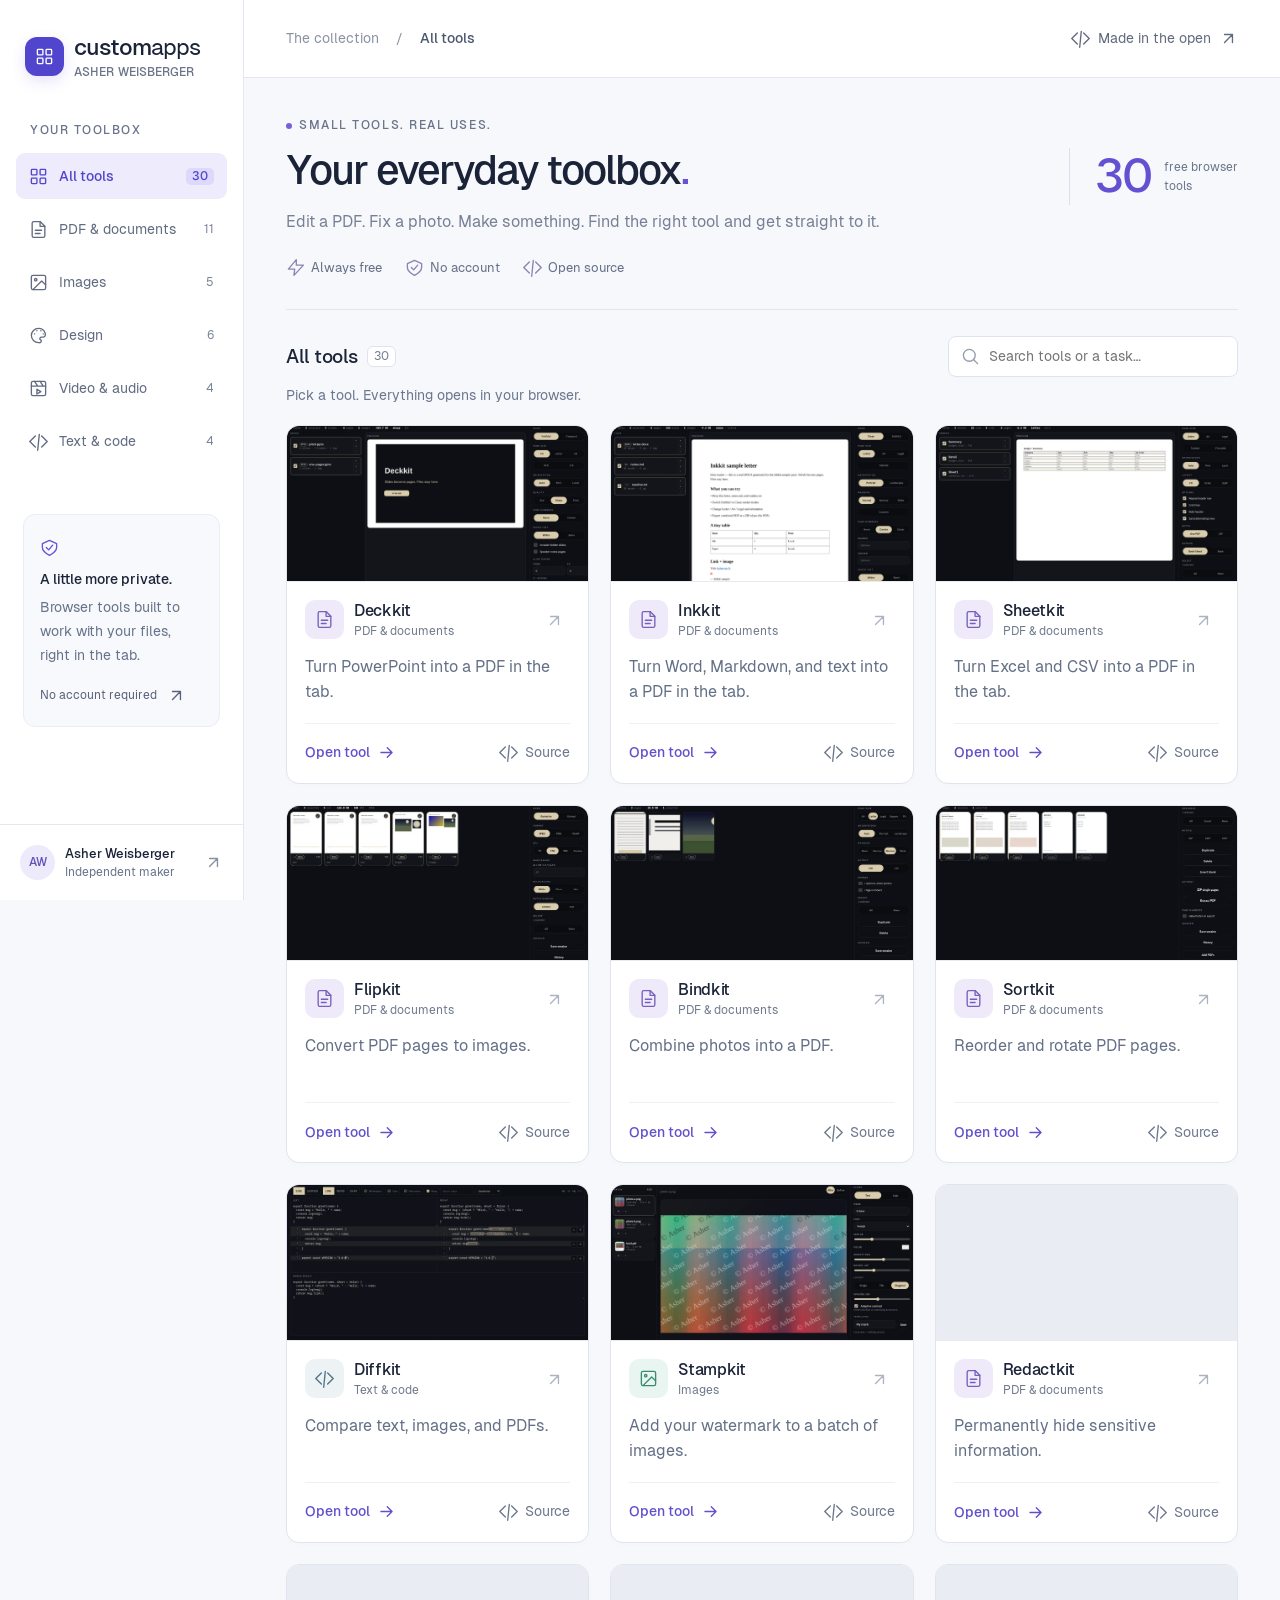
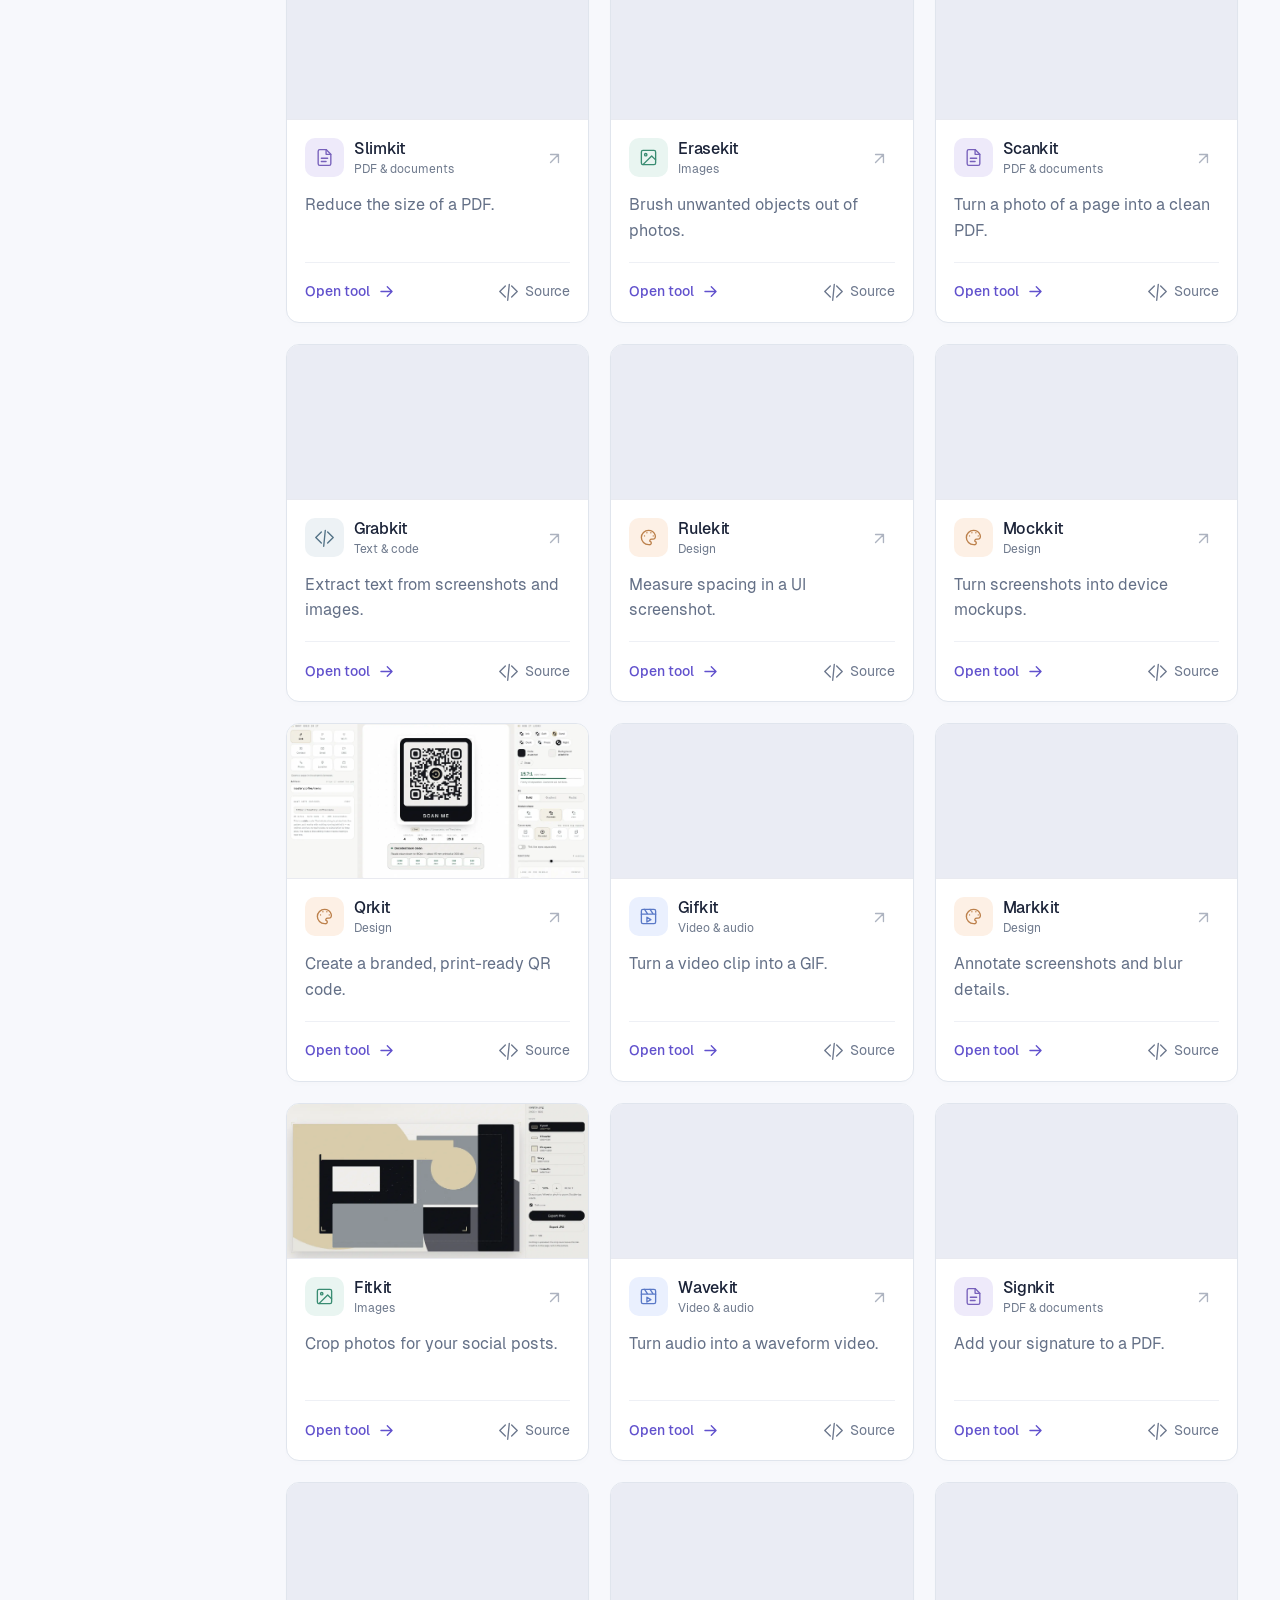
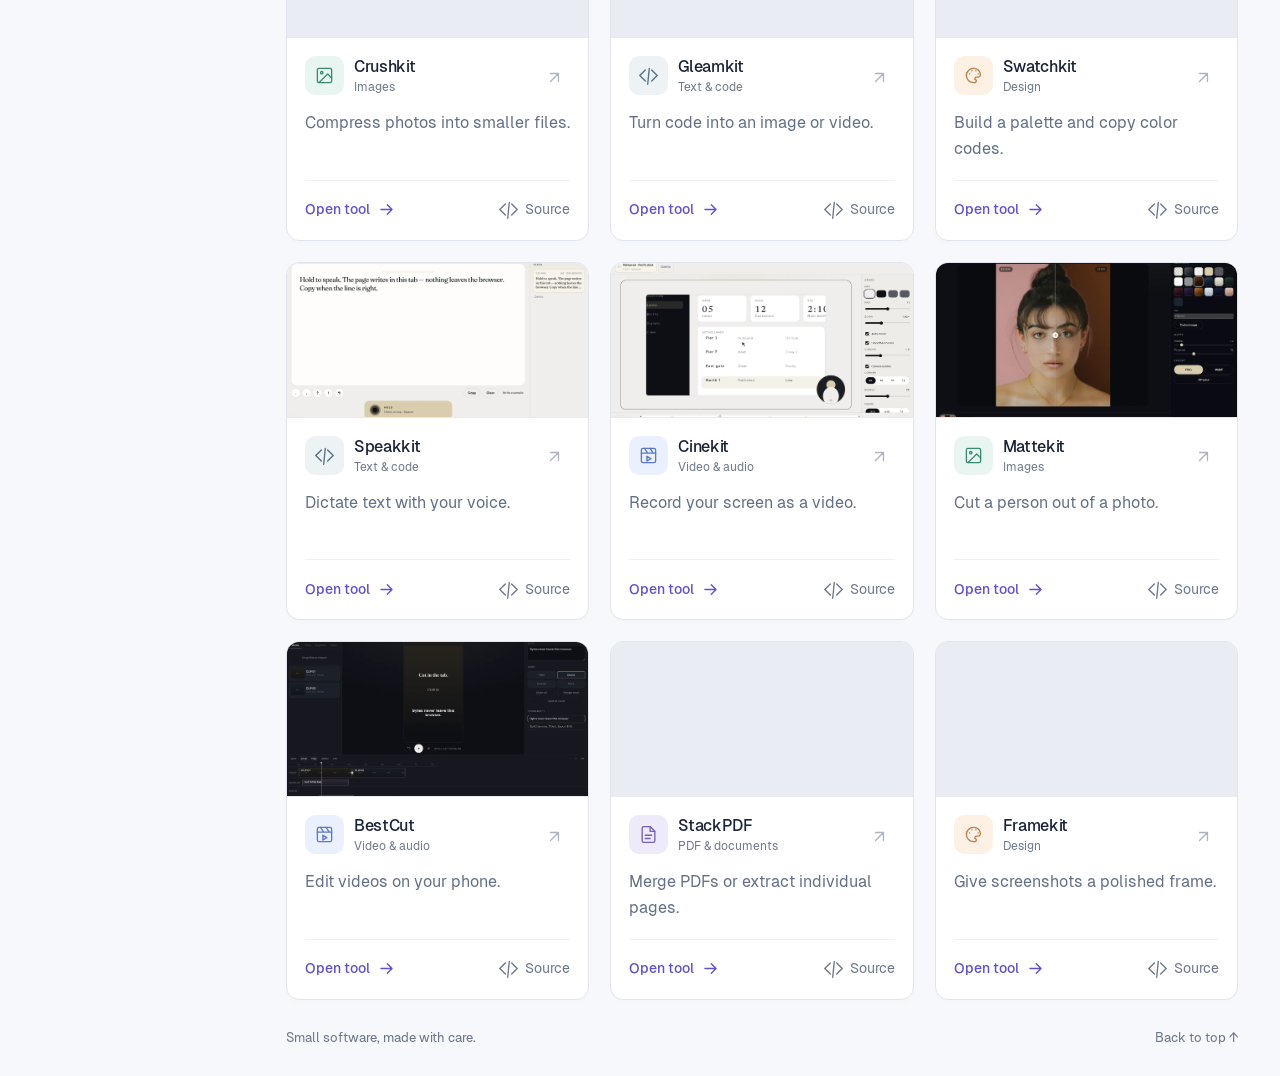
==== commit 2a2a5395: "Add Deckkit to gallery (2026-09-09). PowerPoint to PDF — slides become pages, files stay here." ====
--- a/docs/index.html
+++ b/docs/index.html
@@ -1,6 +1,10 @@
-<!doctype html><html lang="en"><head><meta charset="utf-8"><meta name="viewport" content="width=device-width,initial-scale=1"><meta name="theme-color" content="#5145cd"><meta name="description" content="29 free browser tools by Asher Weisberger. Edit PDFs, work with images, create videos, and more."><title>Custom Apps — 29 free browser tools</title><link rel="icon" href="./favicon.svg" type="image/svg+xml"><link rel="stylesheet" href="./styles.css"></head><body><div class="app-shell"><a class="skip-link" href="#tools">Skip to tools</a>
-<aside class="library-sidebar"><div class="brand-area"><button type="button" class="brand" id="reset-home" aria-label="Show all tools"><span class="brand-symbol"><svg width="19" height="19" viewBox="0 0 24 24" fill="none" stroke="currentColor" stroke-width="1.7" stroke-linecap="round" stroke-linejoin="round" aria-hidden="true"><rect x="3" y="3" width="7" height="7" rx="1"/><rect x="14" y="3" width="7" height="7" rx="1"/><rect x="3" y="14" width="7" height="7" rx="1"/><rect x="14" y="14" width="7" height="7" rx="1"/></svg></span><span>custom<span class="brand-light">apps</span><small>ASHER WEISBERGER</small></span></button></div><div class="sidebar-body"><p class="nav-label">YOUR TOOLBOX</p><nav class="category-nav" aria-label="Tool categories"><button type="button" class="category selected" data-category="All tools" aria-pressed="true"><svg width="19" height="19" viewBox="0 0 24 24" fill="none" stroke="currentColor" stroke-width="1.7" stroke-linecap="round" stroke-linejoin="round" aria-hidden="true"><rect x="3" y="3" width="7" height="7" rx="1"/><rect x="14" y="3" width="7" height="7" rx="1"/><rect x="3" y="14" width="7" height="7" rx="1"/><rect x="14" y="14" width="7" height="7" rx="1"/></svg><span>All tools</span><span class="category-count">29</span></button><button type="button" class="category" data-category="PDF &amp; documents" aria-pressed="false"><svg width="19" height="19" viewBox="0 0 24 24" fill="none" stroke="currentColor" stroke-width="1.7" stroke-linecap="round" stroke-linejoin="round" aria-hidden="true"><path d="M14 2H6a2 2 0 0 0-2 2v16a2 2 0 0 0 2 2h12a2 2 0 0 0 2-2V8Z"/><path d="M14 2v6h6M8 13h8M8 17h6"/></svg><span>PDF &amp; documents</span><span class="category-count">10</span></button><button type="button" class="category" data-category="Images" aria-pressed="false"><svg width="19" height="19" viewBox="0 0 24 24" fill="none" stroke="currentColor" stroke-width="1.7" stroke-linecap="round" stroke-linejoin="round" aria-hidden="true"><rect x="3" y="3" width="18" height="18" rx="2"/><circle cx="8.5" cy="8.5" r="1.5"/><path d="m21 15-5-5L5 21"/></svg><span>Images</span><span class="category-count">5</span></button><button type="button" class="category" data-category="Design" aria-pressed="false"><svg width="19" height="19" viewBox="0 0 24 24" fill="none" stroke="currentColor" stroke-width="1.7" stroke-linecap="round" stroke-linejoin="round" aria-hidden="true"><path d="M12 3a9 9 0 1 0 0 18h1a2 2 0 0 0 1-4c-1-1 0-3 2-3h2c5 0 3-11-6-11Z"/><path d="M7 10h.01M10 6h.01M15 6h.01M18 10h.01"/></svg><span>Design</span><span class="category-count">6</span></button><button type="button" class="category" data-category="Video &amp; audio" aria-pressed="false"><svg width="19" height="19" viewBox="0 0 24 24" fill="none" stroke="currentColor" stroke-width="1.7" stroke-linecap="round" stroke-linejoin="round" aria-hidden="true"><rect x="3" y="3" width="18" height="18" rx="2"/><path d="M3 9h18M7 3l4 6m3-6 4 6m-8 4 5 3-5 3Z"/></svg><span>Video &amp; audio</span><span class="category-count">4</span></button><button type="button" class="category" data-category="Text &amp; code" aria-pressed="false"><svg width="19" height="19" viewBox="0 0 24 24" fill="none" stroke="currentColor" stroke-width="1.7" stroke-linecap="round" stroke-linejoin="round" aria-hidden="true"><path d="m8 5-7 7 7 7m8-14 7 7-7 7m-3-16-2 20"/></svg><span>Text &amp; code</span><span class="category-count">4</span></button></nav><div class="sidebar-note"><div class="note-icon"><svg width="19" height="19" viewBox="0 0 24 24" fill="none" stroke="currentColor" stroke-width="1.7" stroke-linecap="round" stroke-linejoin="round" aria-hidden="true"><path d="M12 3 3 7v5c0 5 9 10 9 10s9-5 9-10V7ZM8 12l3 3 5-6"/></svg></div><h2>A little more private.</h2><p>Browser tools built to work with your files, right in the tab.</p><span>No account required <svg width="19" height="19" viewBox="0 0 24 24" fill="none" stroke="currentColor" stroke-width="1.7" stroke-linecap="round" stroke-linejoin="round" aria-hidden="true"><path d="M7 17 17 7M7 7h10v10"/></svg></span></div></div><div class="sidebar-footer"><a href="https://x.com/AsherWeisberger" target="_blank" rel="noopener noreferrer"><span class="avatar">AW</span><span><strong>Asher Weisberger</strong><small>Independent maker</small></span><svg width="19" height="19" viewBox="0 0 24 24" fill="none" stroke="currentColor" stroke-width="1.7" stroke-linecap="round" stroke-linejoin="round" aria-hidden="true"><path d="M7 17 17 7M7 7h10v10"/></svg></a></div></aside>
-<div class="workspace"><header class="topbar"><span class="breadcrumb">The collection <span>/</span><strong id="breadcrumb-category">All tools</strong></span><a href="https://github.com/AsherWeisberger" target="_blank" rel="noopener noreferrer"><svg width="19" height="19" viewBox="0 0 24 24" fill="none" stroke="currentColor" stroke-width="1.7" stroke-linecap="round" stroke-linejoin="round" aria-hidden="true"><path d="m8 5-7 7 7 7m8-14 7 7-7 7m-3-16-2 20"/></svg><span>Made in the open</span><svg width="19" height="19" viewBox="0 0 24 24" fill="none" stroke="currentColor" stroke-width="1.7" stroke-linecap="round" stroke-linejoin="round" aria-hidden="true"><path d="M7 17 17 7M7 7h10v10"/></svg></a></header><main id="tools" class="main-content"><section class="intro"><div><p class="eyebrow"><span></span>SMALL TOOLS. REAL USES.</p><h1>Your everyday toolbox<span>.</span></h1><p>Edit a PDF. Fix a photo. Make something.<br class="mobile-break"> Find the right tool and get straight to it.</p></div><div class="collection-badge"><span>29</span><p>free browser<br>tools</p></div></section><div class="benefits"><span><svg width="19" height="19" viewBox="0 0 24 24" fill="none" stroke="currentColor" stroke-width="1.7" stroke-linecap="round" stroke-linejoin="round" aria-hidden="true"><path d="m13 2-10 12h8l-1 8L22 9h-9Z"/></svg> Always free</span><span><svg width="19" height="19" viewBox="0 0 24 24" fill="none" stroke="currentColor" stroke-width="1.7" stroke-linecap="round" stroke-linejoin="round" aria-hidden="true"><path d="M12 3 3 7v5c0 5 9 10 9 10s9-5 9-10V7ZM8 12l3 3 5-6"/></svg> No account</span><span><svg width="19" height="19" viewBox="0 0 24 24" fill="none" stroke="currentColor" stroke-width="1.7" stroke-linecap="round" stroke-linejoin="round" aria-hidden="true"><path d="m8 5-7 7 7 7m8-14 7 7-7 7m-3-16-2 20"/></svg> Open source</span></div><section class="directory" aria-label="Browse tools"><div class="directory-toolbar"><div class="section-title"><h2 id="category-title">All tools</h2><span id="result-count">29</span></div><div class="search-field"><svg width="19" height="19" viewBox="0 0 24 24" fill="none" stroke="currentColor" stroke-width="1.7" stroke-linecap="round" stroke-linejoin="round" aria-hidden="true"><circle cx="10.5" cy="10.5" r="7.5"/><path d="m16 16 5 5"/></svg><input id="search-tools" type="search" aria-label="Search tools" placeholder="Search tools or a task…" autocomplete="off"><button id="clear-search" aria-label="Clear search" hidden><svg width="19" height="19" viewBox="0 0 24 24" fill="none" stroke="currentColor" stroke-width="1.7" stroke-linecap="round" stroke-linejoin="round" aria-hidden="true"><path d="m6 6 12 12M6 18 18 6"/></svg></button></div></div><p class="result-summary" id="result-summary" aria-live="polite">Pick a tool. Everything opens in your browser.</p><div class="tool-grid"><article class="tool-card tone-0" id="inkkit" data-category="PDF &amp; documents" data-search="inkkit pdf &amp; documents turn word, markdown, and text into a pdf in the tab. words become pages. files stay here. word to pdf">
+<!doctype html><html lang="en"><head><meta charset="utf-8"><meta name="viewport" content="width=device-width,initial-scale=1"><meta name="theme-color" content="#5145cd"><meta name="description" content="30 free browser tools by Asher Weisberger. Edit PDFs, work with images, create videos, and more."><title>Custom Apps — 30 free browser tools</title><link rel="icon" href="./favicon.svg" type="image/svg+xml"><link rel="stylesheet" href="./styles.css"></head><body><div class="app-shell"><a class="skip-link" href="#tools">Skip to tools</a>
+<aside class="library-sidebar"><div class="brand-area"><button type="button" class="brand" id="reset-home" aria-label="Show all tools"><span class="brand-symbol"><svg width="19" height="19" viewBox="0 0 24 24" fill="none" stroke="currentColor" stroke-width="1.7" stroke-linecap="round" stroke-linejoin="round" aria-hidden="true"><rect x="3" y="3" width="7" height="7" rx="1"/><rect x="14" y="3" width="7" height="7" rx="1"/><rect x="3" y="14" width="7" height="7" rx="1"/><rect x="14" y="14" width="7" height="7" rx="1"/></svg></span><span>custom<span class="brand-light">apps</span><small>ASHER WEISBERGER</small></span></button></div><div class="sidebar-body"><p class="nav-label">YOUR TOOLBOX</p><nav class="category-nav" aria-label="Tool categories"><button type="button" class="category selected" data-category="All tools" aria-pressed="true"><svg width="19" height="19" viewBox="0 0 24 24" fill="none" stroke="currentColor" stroke-width="1.7" stroke-linecap="round" stroke-linejoin="round" aria-hidden="true"><rect x="3" y="3" width="7" height="7" rx="1"/><rect x="14" y="3" width="7" height="7" rx="1"/><rect x="3" y="14" width="7" height="7" rx="1"/><rect x="14" y="14" width="7" height="7" rx="1"/></svg><span>All tools</span><span class="category-count">30</span></button><button type="button" class="category" data-category="PDF &amp; documents" aria-pressed="false"><svg width="19" height="19" viewBox="0 0 24 24" fill="none" stroke="currentColor" stroke-width="1.7" stroke-linecap="round" stroke-linejoin="round" aria-hidden="true"><path d="M14 2H6a2 2 0 0 0-2 2v16a2 2 0 0 0 2 2h12a2 2 0 0 0 2-2V8Z"/><path d="M14 2v6h6M8 13h8M8 17h6"/></svg><span>PDF &amp; documents</span><span class="category-count">11</span></button><button type="button" class="category" data-category="Images" aria-pressed="false"><svg width="19" height="19" viewBox="0 0 24 24" fill="none" stroke="currentColor" stroke-width="1.7" stroke-linecap="round" stroke-linejoin="round" aria-hidden="true"><rect x="3" y="3" width="18" height="18" rx="2"/><circle cx="8.5" cy="8.5" r="1.5"/><path d="m21 15-5-5L5 21"/></svg><span>Images</span><span class="category-count">5</span></button><button type="button" class="category" data-category="Design" aria-pressed="false"><svg width="19" height="19" viewBox="0 0 24 24" fill="none" stroke="currentColor" stroke-width="1.7" stroke-linecap="round" stroke-linejoin="round" aria-hidden="true"><path d="M12 3a9 9 0 1 0 0 18h1a2 2 0 0 0 1-4c-1-1 0-3 2-3h2c5 0 3-11-6-11Z"/><path d="M7 10h.01M10 6h.01M15 6h.01M18 10h.01"/></svg><span>Design</span><span class="category-count">6</span></button><button type="button" class="category" data-category="Video &amp; audio" aria-pressed="false"><svg width="19" height="19" viewBox="0 0 24 24" fill="none" stroke="currentColor" stroke-width="1.7" stroke-linecap="round" stroke-linejoin="round" aria-hidden="true"><rect x="3" y="3" width="18" height="18" rx="2"/><path d="M3 9h18M7 3l4 6m3-6 4 6m-8 4 5 3-5 3Z"/></svg><span>Video &amp; audio</span><span class="category-count">4</span></button><button type="button" class="category" data-category="Text &amp; code" aria-pressed="false"><svg width="19" height="19" viewBox="0 0 24 24" fill="none" stroke="currentColor" stroke-width="1.7" stroke-linecap="round" stroke-linejoin="round" aria-hidden="true"><path d="m8 5-7 7 7 7m8-14 7 7-7 7m-3-16-2 20"/></svg><span>Text &amp; code</span><span class="category-count">4</span></button></nav><div class="sidebar-note"><div class="note-icon"><svg width="19" height="19" viewBox="0 0 24 24" fill="none" stroke="currentColor" stroke-width="1.7" stroke-linecap="round" stroke-linejoin="round" aria-hidden="true"><path d="M12 3 3 7v5c0 5 9 10 9 10s9-5 9-10V7ZM8 12l3 3 5-6"/></svg></div><h2>A little more private.</h2><p>Browser tools built to work with your files, right in the tab.</p><span>No account required <svg width="19" height="19" viewBox="0 0 24 24" fill="none" stroke="currentColor" stroke-width="1.7" stroke-linecap="round" stroke-linejoin="round" aria-hidden="true"><path d="M7 17 17 7M7 7h10v10"/></svg></span></div></div><div class="sidebar-footer"><a href="https://x.com/AsherWeisberger" target="_blank" rel="noopener noreferrer"><span class="avatar">AW</span><span><strong>Asher Weisberger</strong><small>Independent maker</small></span><svg width="19" height="19" viewBox="0 0 24 24" fill="none" stroke="currentColor" stroke-width="1.7" stroke-linecap="round" stroke-linejoin="round" aria-hidden="true"><path d="M7 17 17 7M7 7h10v10"/></svg></a></div></aside>
+<div class="workspace"><header class="topbar"><span class="breadcrumb">The collection <span>/</span><strong id="breadcrumb-category">All tools</strong></span><a href="https://github.com/AsherWeisberger" target="_blank" rel="noopener noreferrer"><svg width="19" height="19" viewBox="0 0 24 24" fill="none" stroke="currentColor" stroke-width="1.7" stroke-linecap="round" stroke-linejoin="round" aria-hidden="true"><path d="m8 5-7 7 7 7m8-14 7 7-7 7m-3-16-2 20"/></svg><span>Made in the open</span><svg width="19" height="19" viewBox="0 0 24 24" fill="none" stroke="currentColor" stroke-width="1.7" stroke-linecap="round" stroke-linejoin="round" aria-hidden="true"><path d="M7 17 17 7M7 7h10v10"/></svg></a></header><main id="tools" class="main-content"><section class="intro"><div><p class="eyebrow"><span></span>SMALL TOOLS. REAL USES.</p><h1>Your everyday toolbox<span>.</span></h1><p>Edit a PDF. Fix a photo. Make something.<br class="mobile-break"> Find the right tool and get straight to it.</p></div><div class="collection-badge"><span>30</span><p>free browser<br>tools</p></div></section><div class="benefits"><span><svg width="19" height="19" viewBox="0 0 24 24" fill="none" stroke="currentColor" stroke-width="1.7" stroke-linecap="round" stroke-linejoin="round" aria-hidden="true"><path d="m13 2-10 12h8l-1 8L22 9h-9Z"/></svg> Always free</span><span><svg width="19" height="19" viewBox="0 0 24 24" fill="none" stroke="currentColor" stroke-width="1.7" stroke-linecap="round" stroke-linejoin="round" aria-hidden="true"><path d="M12 3 3 7v5c0 5 9 10 9 10s9-5 9-10V7ZM8 12l3 3 5-6"/></svg> No account</span><span><svg width="19" height="19" viewBox="0 0 24 24" fill="none" stroke="currentColor" stroke-width="1.7" stroke-linecap="round" stroke-linejoin="round" aria-hidden="true"><path d="m8 5-7 7 7 7m8-14 7 7-7 7m-3-16-2 20"/></svg> Open source</span></div><section class="directory" aria-label="Browse tools"><div class="directory-toolbar"><div class="section-title"><h2 id="category-title">All tools</h2><span id="result-count">30</span></div><div class="search-field"><svg width="19" height="19" viewBox="0 0 24 24" fill="none" stroke="currentColor" stroke-width="1.7" stroke-linecap="round" stroke-linejoin="round" aria-hidden="true"><circle cx="10.5" cy="10.5" r="7.5"/><path d="m16 16 5 5"/></svg><input id="search-tools" type="search" aria-label="Search tools" placeholder="Search tools or a task…" autocomplete="off"><button id="clear-search" aria-label="Clear search" hidden><svg width="19" height="19" viewBox="0 0 24 24" fill="none" stroke="currentColor" stroke-width="1.7" stroke-linecap="round" stroke-linejoin="round" aria-hidden="true"><path d="m6 6 12 12M6 18 18 6"/></svg></button></div></div><p class="result-summary" id="result-summary" aria-live="polite">Pick a tool. Everything opens in your browser.</p><div class="tool-grid"><article class="tool-card tone-0" id="deckkit" data-category="PDF &amp; documents" data-search="deckkit pdf &amp; documents turn powerpoint into a pdf in the tab. slides become pages. files stay here. powerpoint to pdf">
+<a href="https://asherweisberger.github.io/deckkit/" class="preview-link" aria-label="Open Deckkit"><img src="./shots/deckkit/card.webp" alt="Deckkit on desktop: deck list with PPTX, Faithful/Sharp rail, live PDF preview, Export." width="1440" height="900" loading="eager" decoding="async"><span class="preview-action">Open tool <svg width="19" height="19" viewBox="0 0 24 24" fill="none" stroke="currentColor" stroke-width="1.7" stroke-linecap="round" stroke-linejoin="round" aria-hidden="true"><path d="M7 17 17 7M7 7h10v10"/></svg></span></a>
+<div class="card-body"><div class="card-heading"><span class="tool-icon"><svg width="19" height="19" viewBox="0 0 24 24" fill="none" stroke="currentColor" stroke-width="1.7" stroke-linecap="round" stroke-linejoin="round" aria-hidden="true"><path d="M14 2H6a2 2 0 0 0-2 2v16a2 2 0 0 0 2 2h12a2 2 0 0 0 2-2V8Z"/><path d="M14 2v6h6M8 13h8M8 17h6"/></svg></span><div><h3><a href="https://asherweisberger.github.io/deckkit/">Deckkit</a></h3><span class="tool-category">PDF &amp; documents</span></div><a class="launch-icon" href="https://asherweisberger.github.io/deckkit/" aria-label="Open Deckkit"><svg width="19" height="19" viewBox="0 0 24 24" fill="none" stroke="currentColor" stroke-width="1.7" stroke-linecap="round" stroke-linejoin="round" aria-hidden="true"><path d="M7 17 17 7M7 7h10v10"/></svg></a></div><p>Turn PowerPoint into a PDF in the tab.</p><div class="card-bottom"><a href="https://asherweisberger.github.io/deckkit/">Open tool <svg width="19" height="19" viewBox="0 0 24 24" fill="none" stroke="currentColor" stroke-width="1.7" stroke-linecap="round" stroke-linejoin="round" aria-hidden="true"><path d="M5 12h14m-6-6 6 6-6 6"/></svg></a><a class="source-link" href="https://github.com/AsherWeisberger/deckkit" target="_blank" rel="noopener noreferrer" aria-label="Deckkit source code"><svg width="19" height="19" viewBox="0 0 24 24" fill="none" stroke="currentColor" stroke-width="1.7" stroke-linecap="round" stroke-linejoin="round" aria-hidden="true"><path d="m8 5-7 7 7 7m8-14 7 7-7 7m-3-16-2 20"/></svg>Source</a></div></div></article>
+
+        <article class="tool-card tone-0" id="inkkit" data-category="PDF &amp; documents" data-search="inkkit pdf &amp; documents turn word, markdown, and text into a pdf in the tab. words become pages. files stay here. word to pdf">
 <a href="https://asherweisberger.github.io/inkkit/" class="preview-link" aria-label="Open Inkkit"><img src="./shots/inkkit/card.webp" alt="Inkkit on desktop: file list with DOCX MD TXT, Clean mode rail, live PDF preview, Export." width="1440" height="900" loading="eager" decoding="async"><span class="preview-action">Open tool <svg width="19" height="19" viewBox="0 0 24 24" fill="none" stroke="currentColor" stroke-width="1.7" stroke-linecap="round" stroke-linejoin="round" aria-hidden="true"><path d="M7 17 17 7M7 7h10v10"/></svg></span></a>
 <div class="card-body"><div class="card-heading"><span class="tool-icon"><svg width="19" height="19" viewBox="0 0 24 24" fill="none" stroke="currentColor" stroke-width="1.7" stroke-linecap="round" stroke-linejoin="round" aria-hidden="true"><path d="M14 2H6a2 2 0 0 0-2 2v16a2 2 0 0 0 2 2h12a2 2 0 0 0 2-2V8Z"/><path d="M14 2v6h6M8 13h8M8 17h6"/></svg></span><div><h3><a href="https://asherweisberger.github.io/inkkit/">Inkkit</a></h3><span class="tool-category">PDF &amp; documents</span></div><a class="launch-icon" href="https://asherweisberger.github.io/inkkit/" aria-label="Open Inkkit"><svg width="19" height="19" viewBox="0 0 24 24" fill="none" stroke="currentColor" stroke-width="1.7" stroke-linecap="round" stroke-linejoin="round" aria-hidden="true"><path d="M7 17 17 7M7 7h10v10"/></svg></a></div><p>Turn Word, Markdown, and text into a PDF in the tab.</p><div class="card-bottom"><a href="https://asherweisberger.github.io/inkkit/">Open tool <svg width="19" height="19" viewBox="0 0 24 24" fill="none" stroke="currentColor" stroke-width="1.7" stroke-linecap="round" stroke-linejoin="round" aria-hidden="true"><path d="M5 12h14m-6-6 6 6-6 6"/></svg></a><a class="source-link" href="https://github.com/AsherWeisberger/inkkit" target="_blank" rel="noopener noreferrer" aria-label="Inkkit source code"><svg width="19" height="19" viewBox="0 0 24 24" fill="none" stroke="currentColor" stroke-width="1.7" stroke-linecap="round" stroke-linejoin="round" aria-hidden="true"><path d="m8 5-7 7 7 7m8-14 7 7-7 7m-3-16-2 20"/></svg>Source</a></div></div></article>
 
@@ -9,7 +13,7 @@
 <div class="card-body"><div class="card-heading"><span class="tool-icon"><svg width="19" height="19" viewBox="0 0 24 24" fill="none" stroke="currentColor" stroke-width="1.7" stroke-linecap="round" stroke-linejoin="round" aria-hidden="true"><path d="M14 2H6a2 2 0 0 0-2 2v16a2 2 0 0 0 2 2h12a2 2 0 0 0 2-2V8Z"/><path d="M14 2v6h6M8 13h8M8 17h6"/></svg></span><div><h3><a href="https://asherweisberger.github.io/sheetkit/">Sheetkit</a></h3><span class="tool-category">PDF &amp; documents</span></div><a class="launch-icon" href="https://asherweisberger.github.io/sheetkit/" aria-label="Open Sheetkit"><svg width="19" height="19" viewBox="0 0 24 24" fill="none" stroke="currentColor" stroke-width="1.7" stroke-linecap="round" stroke-linejoin="round" aria-hidden="true"><path d="M7 17 17 7M7 7h10v10"/></svg></a></div><p>Turn Excel and CSV into a PDF in the tab.</p><div class="card-bottom"><a href="https://asherweisberger.github.io/sheetkit/">Open tool <svg width="19" height="19" viewBox="0 0 24 24" fill="none" stroke="currentColor" stroke-width="1.7" stroke-linecap="round" stroke-linejoin="round" aria-hidden="true"><path d="M5 12h14m-6-6 6 6-6 6"/></svg></a><a class="source-link" href="https://github.com/AsherWeisberger/sheetkit" target="_blank" rel="noopener noreferrer" aria-label="Sheetkit source code"><svg width="19" height="19" viewBox="0 0 24 24" fill="none" stroke="currentColor" stroke-width="1.7" stroke-linecap="round" stroke-linejoin="round" aria-hidden="true"><path d="m8 5-7 7 7 7m8-14 7 7-7 7m-3-16-2 20"/></svg>Source</a></div></div></article>
 
         <article class="tool-card tone-0" id="flipkit" data-category="PDF &amp; documents" data-search="flipkit pdf &amp; documents convert pdf pages to images. pdf pages become images. files stay here. flip a pdf">
-<a href="https://asherweisberger.github.io/flipkit/" class="preview-link" aria-label="Open Flipkit"><img src="./shots/flipkit/card.webp" alt="Flipkit on desktop: thumbnail board of PDF pages, rasterize rail with JPEG DPI and Export ZIP." width="1440" height="900" loading="eager" decoding="async"><span class="preview-action">Open tool <svg width="19" height="19" viewBox="0 0 24 24" fill="none" stroke="currentColor" stroke-width="1.7" stroke-linecap="round" stroke-linejoin="round" aria-hidden="true"><path d="M7 17 17 7M7 7h10v10"/></svg></span></a>
+<a href="https://asherweisberger.github.io/flipkit/" class="preview-link" aria-label="Open Flipkit"><img src="./shots/flipkit/card.webp" alt="Flipkit on desktop: thumbnail board of PDF pages, rasterize rail with JPEG DPI and Export ZIP." width="1440" height="900" loading="lazy" decoding="async"><span class="preview-action">Open tool <svg width="19" height="19" viewBox="0 0 24 24" fill="none" stroke="currentColor" stroke-width="1.7" stroke-linecap="round" stroke-linejoin="round" aria-hidden="true"><path d="M7 17 17 7M7 7h10v10"/></svg></span></a>
 <div class="card-body"><div class="card-heading"><span class="tool-icon"><svg width="19" height="19" viewBox="0 0 24 24" fill="none" stroke="currentColor" stroke-width="1.7" stroke-linecap="round" stroke-linejoin="round" aria-hidden="true"><path d="M14 2H6a2 2 0 0 0-2 2v16a2 2 0 0 0 2 2h12a2 2 0 0 0 2-2V8Z"/><path d="M14 2v6h6M8 13h8M8 17h6"/></svg></span><div><h3><a href="https://asherweisberger.github.io/flipkit/">Flipkit</a></h3><span class="tool-category">PDF &amp; documents</span></div><a class="launch-icon" href="https://asherweisberger.github.io/flipkit/" aria-label="Open Flipkit"><svg width="19" height="19" viewBox="0 0 24 24" fill="none" stroke="currentColor" stroke-width="1.7" stroke-linecap="round" stroke-linejoin="round" aria-hidden="true"><path d="M7 17 17 7M7 7h10v10"/></svg></a></div><p>Convert PDF pages to images.</p><div class="card-bottom"><a href="https://asherweisberger.github.io/flipkit/">Open tool <svg width="19" height="19" viewBox="0 0 24 24" fill="none" stroke="currentColor" stroke-width="1.7" stroke-linecap="round" stroke-linejoin="round" aria-hidden="true"><path d="M5 12h14m-6-6 6 6-6 6"/></svg></a><a class="source-link" href="https://github.com/AsherWeisberger/flipkit" target="_blank" rel="noopener noreferrer" aria-label="Flipkit source code"><svg width="19" height="19" viewBox="0 0 24 24" fill="none" stroke="currentColor" stroke-width="1.7" stroke-linecap="round" stroke-linejoin="round" aria-hidden="true"><path d="m8 5-7 7 7 7m8-14 7 7-7 7m-3-16-2 20"/></svg>Source</a></div></div></article>
 
         <article class="tool-card tone-0" id="bindkit" data-category="PDF &amp; documents" data-search="bindkit pdf &amp; documents combine photos into a pdf. photos become a pdf. files stay here. bind photos">
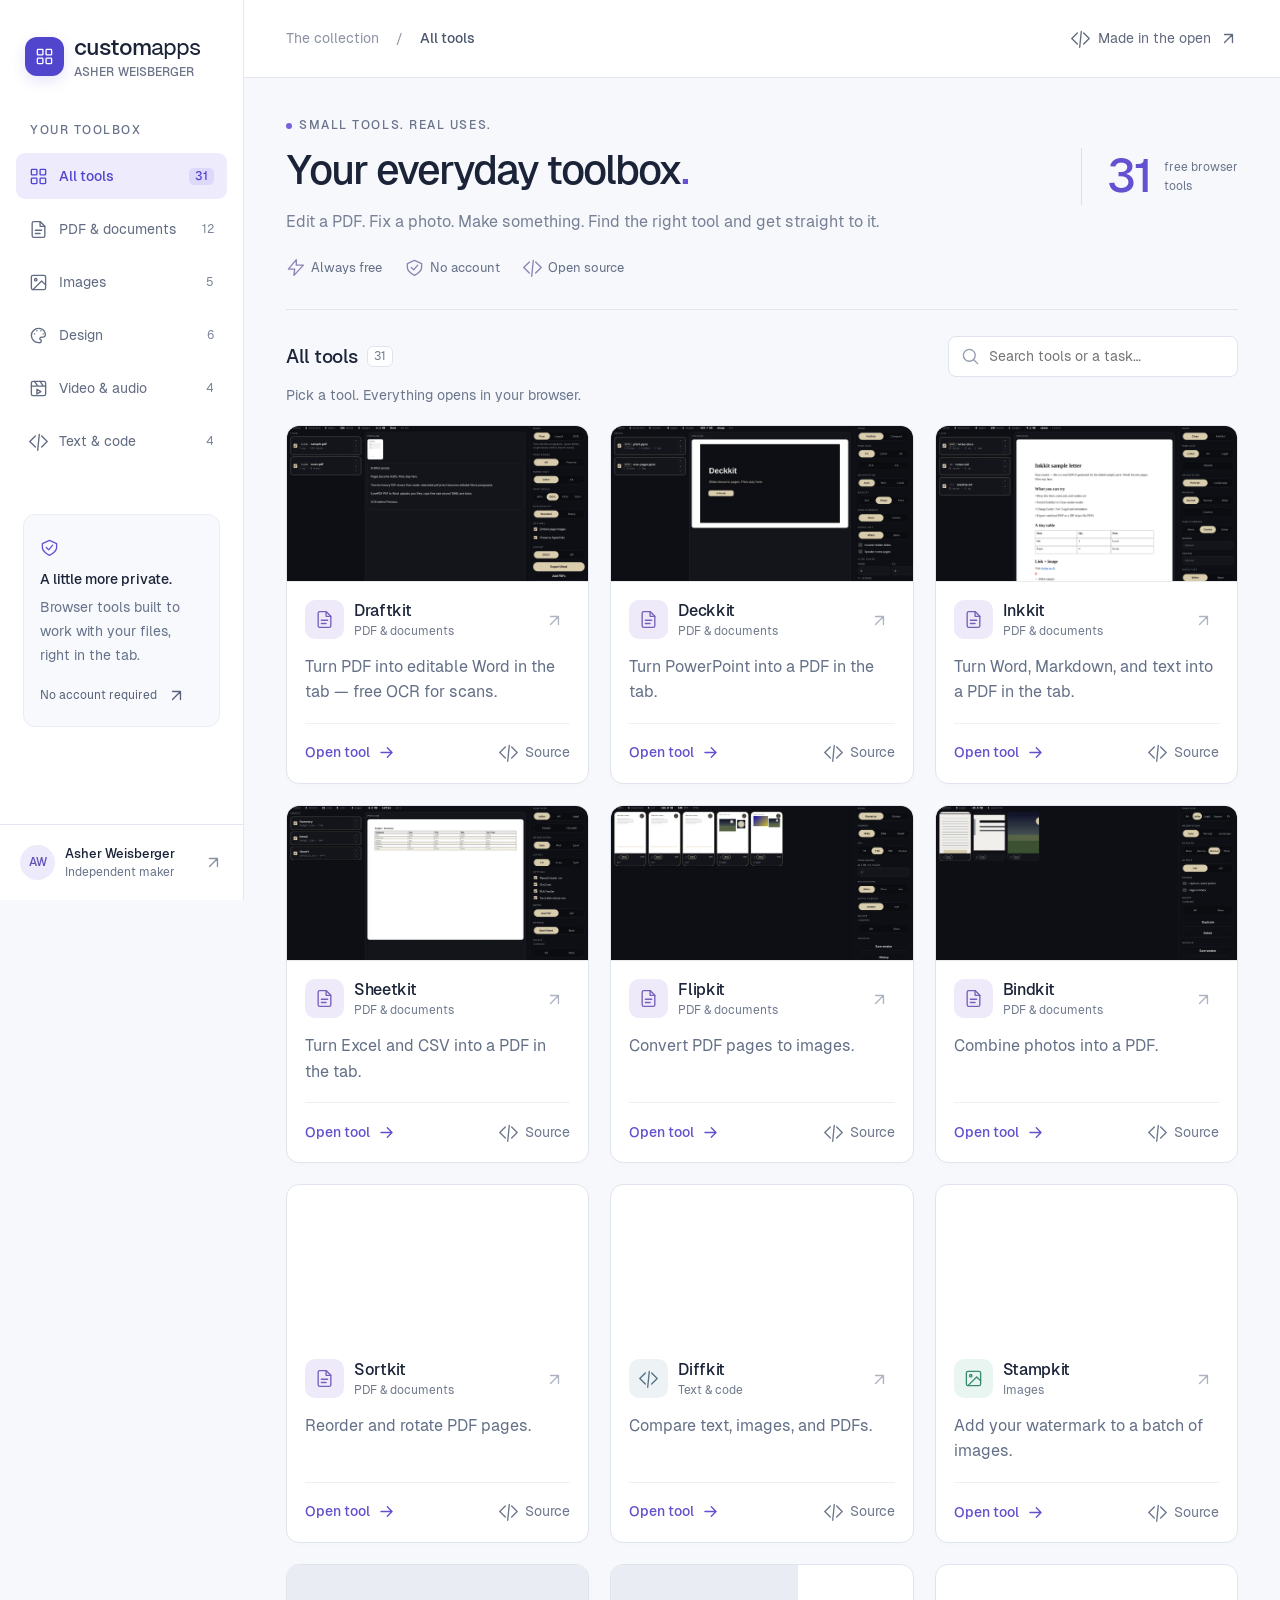
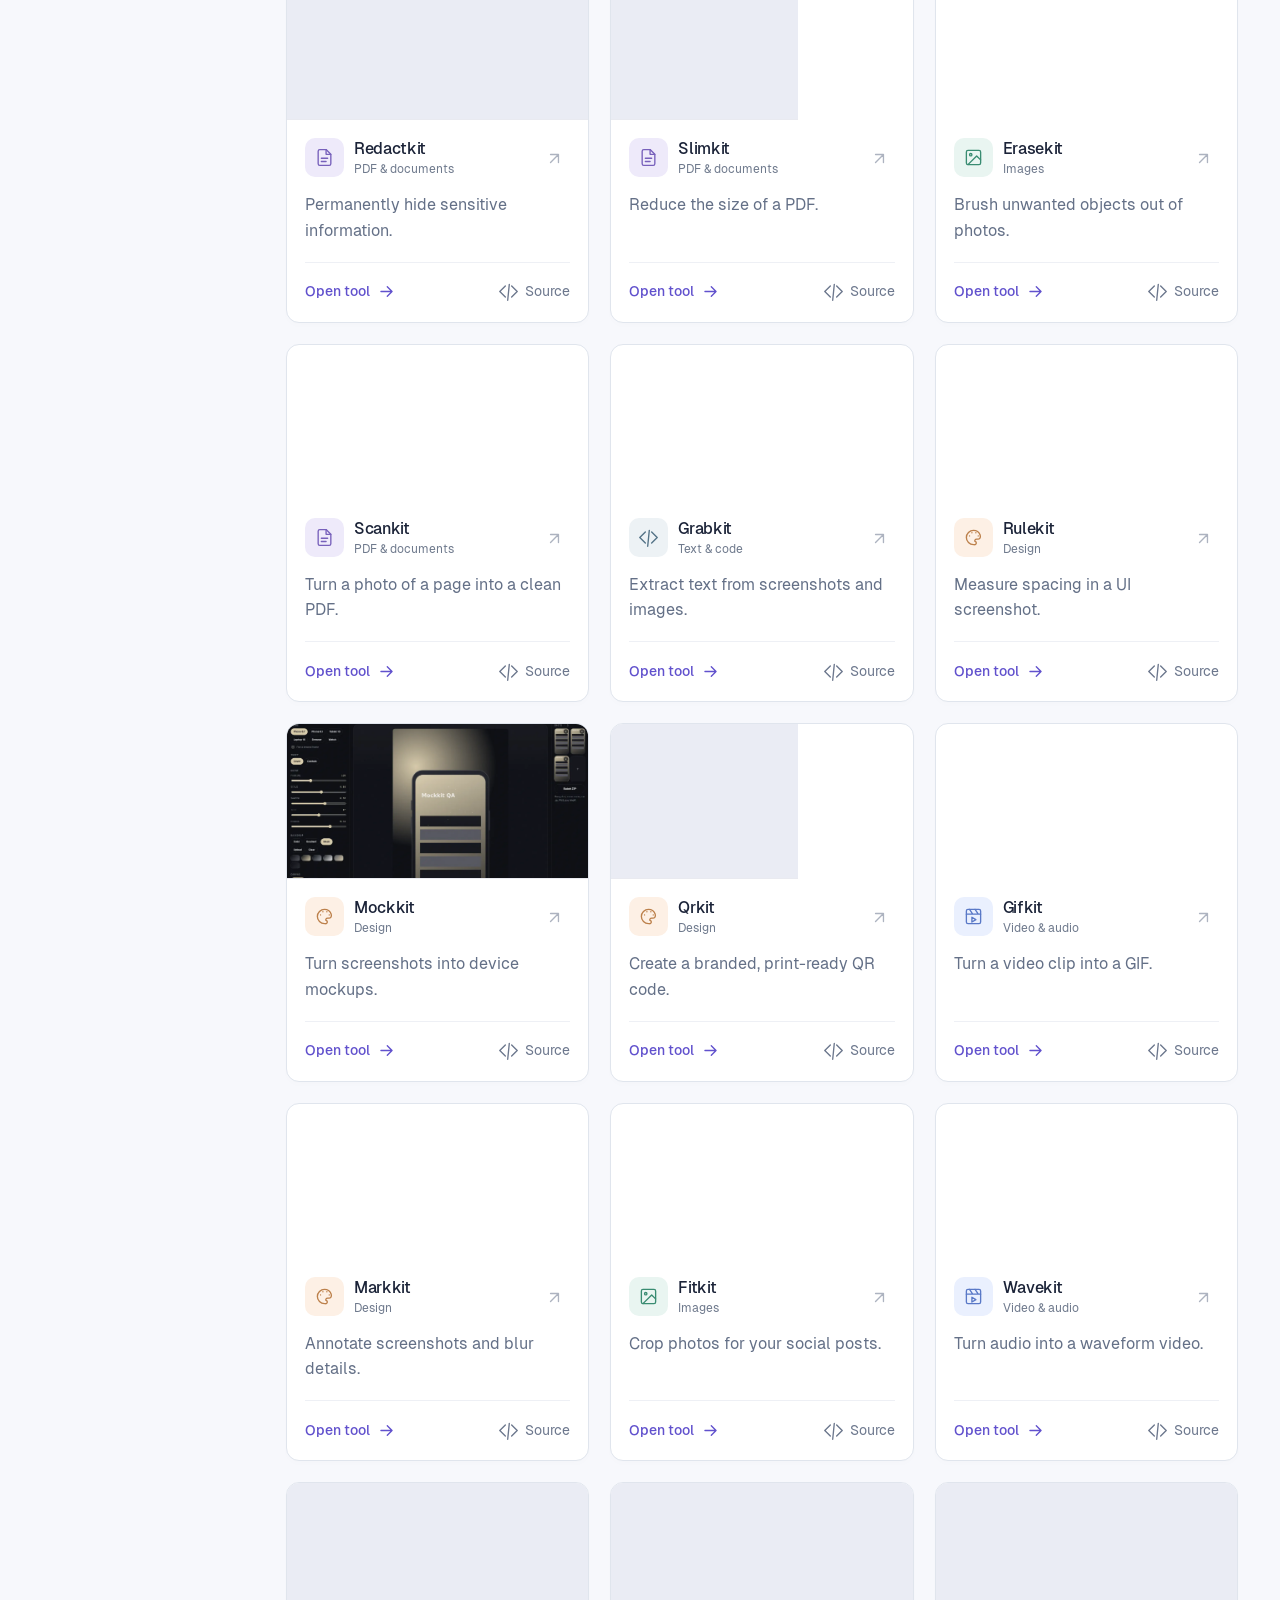
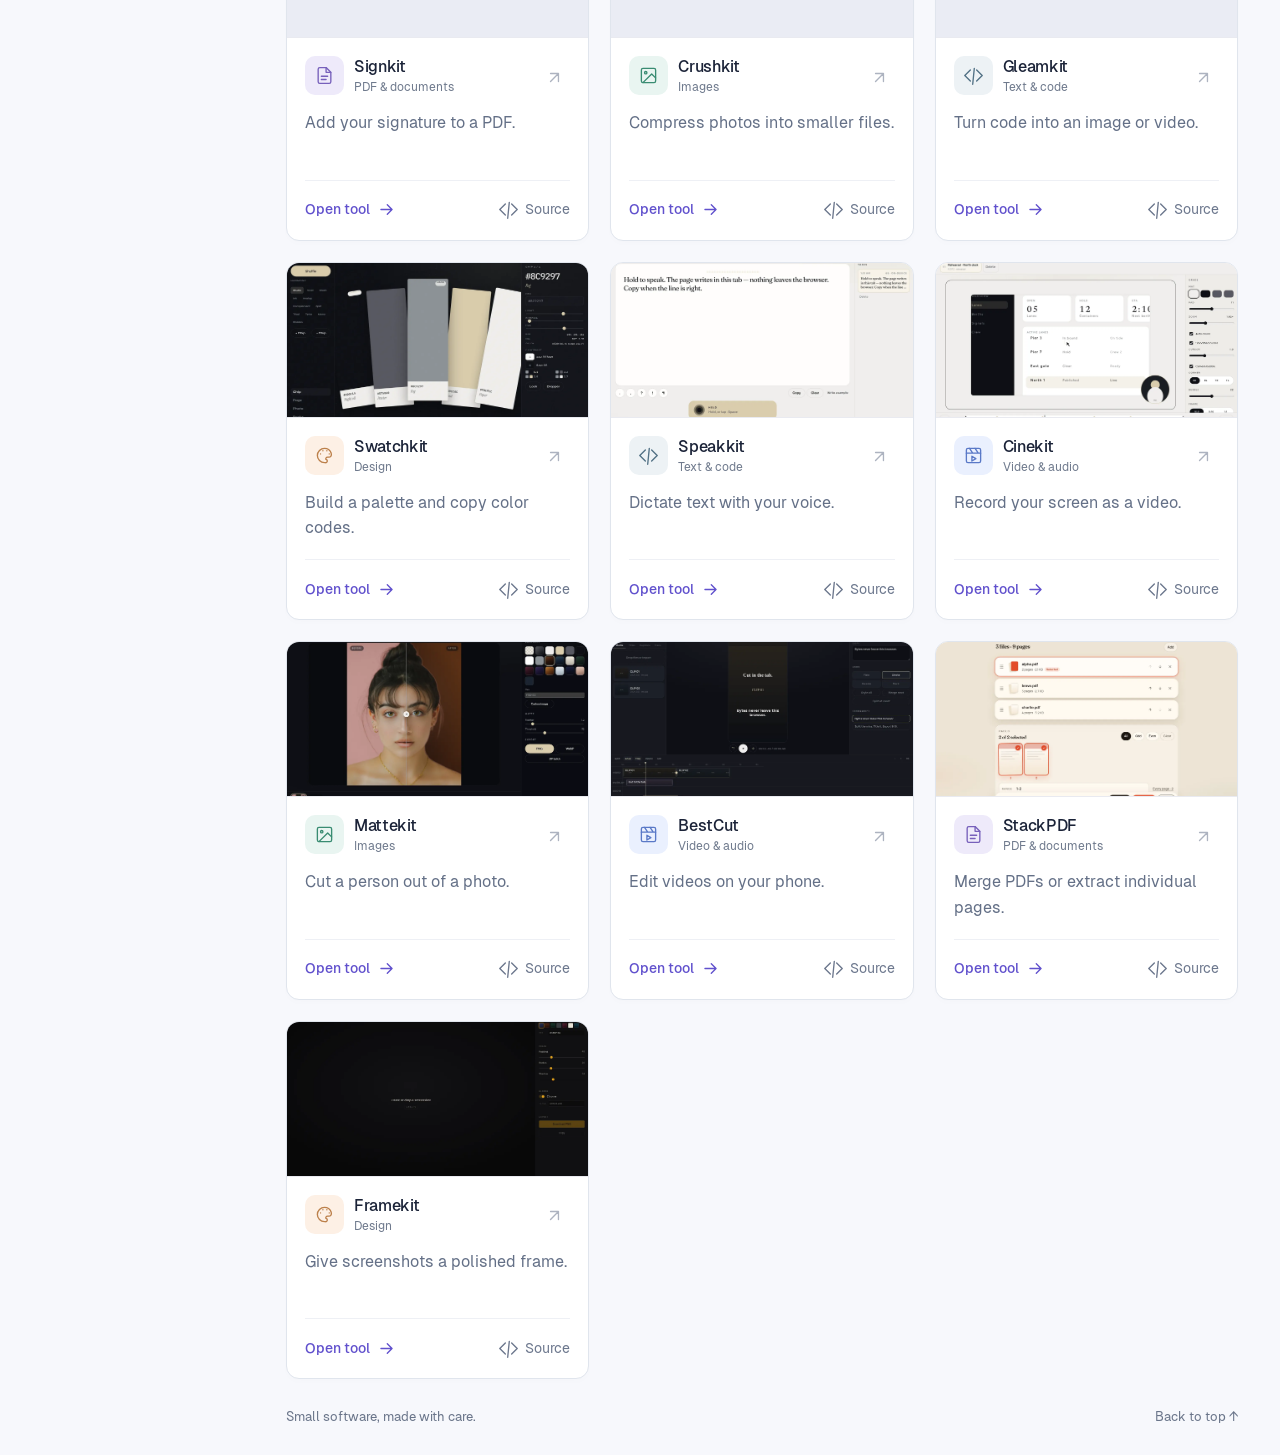
==== commit 70d28bb6: "Add Draftkit to gallery (2026-09-10). PDF to Word desk — Flow/Layout/free OCR, newest-first case row" ====
--- a/docs/index.html
+++ b/docs/index.html
@@ -1,6 +1,10 @@
-<!doctype html><html lang="en"><head><meta charset="utf-8"><meta name="viewport" content="width=device-width,initial-scale=1"><meta name="theme-color" content="#5145cd"><meta name="description" content="30 free browser tools by Asher Weisberger. Edit PDFs, work with images, create videos, and more."><title>Custom Apps — 30 free browser tools</title><link rel="icon" href="./favicon.svg" type="image/svg+xml"><link rel="stylesheet" href="./styles.css"></head><body><div class="app-shell"><a class="skip-link" href="#tools">Skip to tools</a>
-<aside class="library-sidebar"><div class="brand-area"><button type="button" class="brand" id="reset-home" aria-label="Show all tools"><span class="brand-symbol"><svg width="19" height="19" viewBox="0 0 24 24" fill="none" stroke="currentColor" stroke-width="1.7" stroke-linecap="round" stroke-linejoin="round" aria-hidden="true"><rect x="3" y="3" width="7" height="7" rx="1"/><rect x="14" y="3" width="7" height="7" rx="1"/><rect x="3" y="14" width="7" height="7" rx="1"/><rect x="14" y="14" width="7" height="7" rx="1"/></svg></span><span>custom<span class="brand-light">apps</span><small>ASHER WEISBERGER</small></span></button></div><div class="sidebar-body"><p class="nav-label">YOUR TOOLBOX</p><nav class="category-nav" aria-label="Tool categories"><button type="button" class="category selected" data-category="All tools" aria-pressed="true"><svg width="19" height="19" viewBox="0 0 24 24" fill="none" stroke="currentColor" stroke-width="1.7" stroke-linecap="round" stroke-linejoin="round" aria-hidden="true"><rect x="3" y="3" width="7" height="7" rx="1"/><rect x="14" y="3" width="7" height="7" rx="1"/><rect x="3" y="14" width="7" height="7" rx="1"/><rect x="14" y="14" width="7" height="7" rx="1"/></svg><span>All tools</span><span class="category-count">30</span></button><button type="button" class="category" data-category="PDF &amp; documents" aria-pressed="false"><svg width="19" height="19" viewBox="0 0 24 24" fill="none" stroke="currentColor" stroke-width="1.7" stroke-linecap="round" stroke-linejoin="round" aria-hidden="true"><path d="M14 2H6a2 2 0 0 0-2 2v16a2 2 0 0 0 2 2h12a2 2 0 0 0 2-2V8Z"/><path d="M14 2v6h6M8 13h8M8 17h6"/></svg><span>PDF &amp; documents</span><span class="category-count">11</span></button><button type="button" class="category" data-category="Images" aria-pressed="false"><svg width="19" height="19" viewBox="0 0 24 24" fill="none" stroke="currentColor" stroke-width="1.7" stroke-linecap="round" stroke-linejoin="round" aria-hidden="true"><rect x="3" y="3" width="18" height="18" rx="2"/><circle cx="8.5" cy="8.5" r="1.5"/><path d="m21 15-5-5L5 21"/></svg><span>Images</span><span class="category-count">5</span></button><button type="button" class="category" data-category="Design" aria-pressed="false"><svg width="19" height="19" viewBox="0 0 24 24" fill="none" stroke="currentColor" stroke-width="1.7" stroke-linecap="round" stroke-linejoin="round" aria-hidden="true"><path d="M12 3a9 9 0 1 0 0 18h1a2 2 0 0 0 1-4c-1-1 0-3 2-3h2c5 0 3-11-6-11Z"/><path d="M7 10h.01M10 6h.01M15 6h.01M18 10h.01"/></svg><span>Design</span><span class="category-count">6</span></button><button type="button" class="category" data-category="Video &amp; audio" aria-pressed="false"><svg width="19" height="19" viewBox="0 0 24 24" fill="none" stroke="currentColor" stroke-width="1.7" stroke-linecap="round" stroke-linejoin="round" aria-hidden="true"><rect x="3" y="3" width="18" height="18" rx="2"/><path d="M3 9h18M7 3l4 6m3-6 4 6m-8 4 5 3-5 3Z"/></svg><span>Video &amp; audio</span><span class="category-count">4</span></button><button type="button" class="category" data-category="Text &amp; code" aria-pressed="false"><svg width="19" height="19" viewBox="0 0 24 24" fill="none" stroke="currentColor" stroke-width="1.7" stroke-linecap="round" stroke-linejoin="round" aria-hidden="true"><path d="m8 5-7 7 7 7m8-14 7 7-7 7m-3-16-2 20"/></svg><span>Text &amp; code</span><span class="category-count">4</span></button></nav><div class="sidebar-note"><div class="note-icon"><svg width="19" height="19" viewBox="0 0 24 24" fill="none" stroke="currentColor" stroke-width="1.7" stroke-linecap="round" stroke-linejoin="round" aria-hidden="true"><path d="M12 3 3 7v5c0 5 9 10 9 10s9-5 9-10V7ZM8 12l3 3 5-6"/></svg></div><h2>A little more private.</h2><p>Browser tools built to work with your files, right in the tab.</p><span>No account required <svg width="19" height="19" viewBox="0 0 24 24" fill="none" stroke="currentColor" stroke-width="1.7" stroke-linecap="round" stroke-linejoin="round" aria-hidden="true"><path d="M7 17 17 7M7 7h10v10"/></svg></span></div></div><div class="sidebar-footer"><a href="https://x.com/AsherWeisberger" target="_blank" rel="noopener noreferrer"><span class="avatar">AW</span><span><strong>Asher Weisberger</strong><small>Independent maker</small></span><svg width="19" height="19" viewBox="0 0 24 24" fill="none" stroke="currentColor" stroke-width="1.7" stroke-linecap="round" stroke-linejoin="round" aria-hidden="true"><path d="M7 17 17 7M7 7h10v10"/></svg></a></div></aside>
-<div class="workspace"><header class="topbar"><span class="breadcrumb">The collection <span>/</span><strong id="breadcrumb-category">All tools</strong></span><a href="https://github.com/AsherWeisberger" target="_blank" rel="noopener noreferrer"><svg width="19" height="19" viewBox="0 0 24 24" fill="none" stroke="currentColor" stroke-width="1.7" stroke-linecap="round" stroke-linejoin="round" aria-hidden="true"><path d="m8 5-7 7 7 7m8-14 7 7-7 7m-3-16-2 20"/></svg><span>Made in the open</span><svg width="19" height="19" viewBox="0 0 24 24" fill="none" stroke="currentColor" stroke-width="1.7" stroke-linecap="round" stroke-linejoin="round" aria-hidden="true"><path d="M7 17 17 7M7 7h10v10"/></svg></a></header><main id="tools" class="main-content"><section class="intro"><div><p class="eyebrow"><span></span>SMALL TOOLS. REAL USES.</p><h1>Your everyday toolbox<span>.</span></h1><p>Edit a PDF. Fix a photo. Make something.<br class="mobile-break"> Find the right tool and get straight to it.</p></div><div class="collection-badge"><span>30</span><p>free browser<br>tools</p></div></section><div class="benefits"><span><svg width="19" height="19" viewBox="0 0 24 24" fill="none" stroke="currentColor" stroke-width="1.7" stroke-linecap="round" stroke-linejoin="round" aria-hidden="true"><path d="m13 2-10 12h8l-1 8L22 9h-9Z"/></svg> Always free</span><span><svg width="19" height="19" viewBox="0 0 24 24" fill="none" stroke="currentColor" stroke-width="1.7" stroke-linecap="round" stroke-linejoin="round" aria-hidden="true"><path d="M12 3 3 7v5c0 5 9 10 9 10s9-5 9-10V7ZM8 12l3 3 5-6"/></svg> No account</span><span><svg width="19" height="19" viewBox="0 0 24 24" fill="none" stroke="currentColor" stroke-width="1.7" stroke-linecap="round" stroke-linejoin="round" aria-hidden="true"><path d="m8 5-7 7 7 7m8-14 7 7-7 7m-3-16-2 20"/></svg> Open source</span></div><section class="directory" aria-label="Browse tools"><div class="directory-toolbar"><div class="section-title"><h2 id="category-title">All tools</h2><span id="result-count">30</span></div><div class="search-field"><svg width="19" height="19" viewBox="0 0 24 24" fill="none" stroke="currentColor" stroke-width="1.7" stroke-linecap="round" stroke-linejoin="round" aria-hidden="true"><circle cx="10.5" cy="10.5" r="7.5"/><path d="m16 16 5 5"/></svg><input id="search-tools" type="search" aria-label="Search tools" placeholder="Search tools or a task…" autocomplete="off"><button id="clear-search" aria-label="Clear search" hidden><svg width="19" height="19" viewBox="0 0 24 24" fill="none" stroke="currentColor" stroke-width="1.7" stroke-linecap="round" stroke-linejoin="round" aria-hidden="true"><path d="m6 6 12 12M6 18 18 6"/></svg></button></div></div><p class="result-summary" id="result-summary" aria-live="polite">Pick a tool. Everything opens in your browser.</p><div class="tool-grid"><article class="tool-card tone-0" id="deckkit" data-category="PDF &amp; documents" data-search="deckkit pdf &amp; documents turn powerpoint into a pdf in the tab. slides become pages. files stay here. powerpoint to pdf">
+<!doctype html><html lang="en"><head><meta charset="utf-8"><meta name="viewport" content="width=device-width,initial-scale=1"><meta name="theme-color" content="#5145cd"><meta name="description" content="31 free browser tools by Asher Weisberger. Edit PDFs, work with images, create videos, and more."><title>Custom Apps — 31 free browser tools</title><link rel="icon" href="./favicon.svg" type="image/svg+xml"><link rel="stylesheet" href="./styles.css"></head><body><div class="app-shell"><a class="skip-link" href="#tools">Skip to tools</a>
+<aside class="library-sidebar"><div class="brand-area"><button type="button" class="brand" id="reset-home" aria-label="Show all tools"><span class="brand-symbol"><svg width="19" height="19" viewBox="0 0 24 24" fill="none" stroke="currentColor" stroke-width="1.7" stroke-linecap="round" stroke-linejoin="round" aria-hidden="true"><rect x="3" y="3" width="7" height="7" rx="1"/><rect x="14" y="3" width="7" height="7" rx="1"/><rect x="3" y="14" width="7" height="7" rx="1"/><rect x="14" y="14" width="7" height="7" rx="1"/></svg></span><span>custom<span class="brand-light">apps</span><small>ASHER WEISBERGER</small></span></button></div><div class="sidebar-body"><p class="nav-label">YOUR TOOLBOX</p><nav class="category-nav" aria-label="Tool categories"><button type="button" class="category selected" data-category="All tools" aria-pressed="true"><svg width="19" height="19" viewBox="0 0 24 24" fill="none" stroke="currentColor" stroke-width="1.7" stroke-linecap="round" stroke-linejoin="round" aria-hidden="true"><rect x="3" y="3" width="7" height="7" rx="1"/><rect x="14" y="3" width="7" height="7" rx="1"/><rect x="3" y="14" width="7" height="7" rx="1"/><rect x="14" y="14" width="7" height="7" rx="1"/></svg><span>All tools</span><span class="category-count">31</span></button><button type="button" class="category" data-category="PDF &amp; documents" aria-pressed="false"><svg width="19" height="19" viewBox="0 0 24 24" fill="none" stroke="currentColor" stroke-width="1.7" stroke-linecap="round" stroke-linejoin="round" aria-hidden="true"><path d="M14 2H6a2 2 0 0 0-2 2v16a2 2 0 0 0 2 2h12a2 2 0 0 0 2-2V8Z"/><path d="M14 2v6h6M8 13h8M8 17h6"/></svg><span>PDF &amp; documents</span><span class="category-count">12</span></button><button type="button" class="category" data-category="Images" aria-pressed="false"><svg width="19" height="19" viewBox="0 0 24 24" fill="none" stroke="currentColor" stroke-width="1.7" stroke-linecap="round" stroke-linejoin="round" aria-hidden="true"><rect x="3" y="3" width="18" height="18" rx="2"/><circle cx="8.5" cy="8.5" r="1.5"/><path d="m21 15-5-5L5 21"/></svg><span>Images</span><span class="category-count">5</span></button><button type="button" class="category" data-category="Design" aria-pressed="false"><svg width="19" height="19" viewBox="0 0 24 24" fill="none" stroke="currentColor" stroke-width="1.7" stroke-linecap="round" stroke-linejoin="round" aria-hidden="true"><path d="M12 3a9 9 0 1 0 0 18h1a2 2 0 0 0 1-4c-1-1 0-3 2-3h2c5 0 3-11-6-11Z"/><path d="M7 10h.01M10 6h.01M15 6h.01M18 10h.01"/></svg><span>Design</span><span class="category-count">6</span></button><button type="button" class="category" data-category="Video &amp; audio" aria-pressed="false"><svg width="19" height="19" viewBox="0 0 24 24" fill="none" stroke="currentColor" stroke-width="1.7" stroke-linecap="round" stroke-linejoin="round" aria-hidden="true"><rect x="3" y="3" width="18" height="18" rx="2"/><path d="M3 9h18M7 3l4 6m3-6 4 6m-8 4 5 3-5 3Z"/></svg><span>Video &amp; audio</span><span class="category-count">4</span></button><button type="button" class="category" data-category="Text &amp; code" aria-pressed="false"><svg width="19" height="19" viewBox="0 0 24 24" fill="none" stroke="currentColor" stroke-width="1.7" stroke-linecap="round" stroke-linejoin="round" aria-hidden="true"><path d="m8 5-7 7 7 7m8-14 7 7-7 7m-3-16-2 20"/></svg><span>Text &amp; code</span><span class="category-count">4</span></button></nav><div class="sidebar-note"><div class="note-icon"><svg width="19" height="19" viewBox="0 0 24 24" fill="none" stroke="currentColor" stroke-width="1.7" stroke-linecap="round" stroke-linejoin="round" aria-hidden="true"><path d="M12 3 3 7v5c0 5 9 10 9 10s9-5 9-10V7ZM8 12l3 3 5-6"/></svg></div><h2>A little more private.</h2><p>Browser tools built to work with your files, right in the tab.</p><span>No account required <svg width="19" height="19" viewBox="0 0 24 24" fill="none" stroke="currentColor" stroke-width="1.7" stroke-linecap="round" stroke-linejoin="round" aria-hidden="true"><path d="M7 17 17 7M7 7h10v10"/></svg></span></div></div><div class="sidebar-footer"><a href="https://x.com/AsherWeisberger" target="_blank" rel="noopener noreferrer"><span class="avatar">AW</span><span><strong>Asher Weisberger</strong><small>Independent maker</small></span><svg width="19" height="19" viewBox="0 0 24 24" fill="none" stroke="currentColor" stroke-width="1.7" stroke-linecap="round" stroke-linejoin="round" aria-hidden="true"><path d="M7 17 17 7M7 7h10v10"/></svg></a></div></aside>
+<div class="workspace"><header class="topbar"><span class="breadcrumb">The collection <span>/</span><strong id="breadcrumb-category">All tools</strong></span><a href="https://github.com/AsherWeisberger" target="_blank" rel="noopener noreferrer"><svg width="19" height="19" viewBox="0 0 24 24" fill="none" stroke="currentColor" stroke-width="1.7" stroke-linecap="round" stroke-linejoin="round" aria-hidden="true"><path d="m8 5-7 7 7 7m8-14 7 7-7 7m-3-16-2 20"/></svg><span>Made in the open</span><svg width="19" height="19" viewBox="0 0 24 24" fill="none" stroke="currentColor" stroke-width="1.7" stroke-linecap="round" stroke-linejoin="round" aria-hidden="true"><path d="M7 17 17 7M7 7h10v10"/></svg></a></header><main id="tools" class="main-content"><section class="intro"><div><p class="eyebrow"><span></span>SMALL TOOLS. REAL USES.</p><h1>Your everyday toolbox<span>.</span></h1><p>Edit a PDF. Fix a photo. Make something.<br class="mobile-break"> Find the right tool and get straight to it.</p></div><div class="collection-badge"><span>31</span><p>free browser<br>tools</p></div></section><div class="benefits"><span><svg width="19" height="19" viewBox="0 0 24 24" fill="none" stroke="currentColor" stroke-width="1.7" stroke-linecap="round" stroke-linejoin="round" aria-hidden="true"><path d="m13 2-10 12h8l-1 8L22 9h-9Z"/></svg> Always free</span><span><svg width="19" height="19" viewBox="0 0 24 24" fill="none" stroke="currentColor" stroke-width="1.7" stroke-linecap="round" stroke-linejoin="round" aria-hidden="true"><path d="M12 3 3 7v5c0 5 9 10 9 10s9-5 9-10V7ZM8 12l3 3 5-6"/></svg> No account</span><span><svg width="19" height="19" viewBox="0 0 24 24" fill="none" stroke="currentColor" stroke-width="1.7" stroke-linecap="round" stroke-linejoin="round" aria-hidden="true"><path d="m8 5-7 7 7 7m8-14 7 7-7 7m-3-16-2 20"/></svg> Open source</span></div><section class="directory" aria-label="Browse tools"><div class="directory-toolbar"><div class="section-title"><h2 id="category-title">All tools</h2><span id="result-count">31</span></div><div class="search-field"><svg width="19" height="19" viewBox="0 0 24 24" fill="none" stroke="currentColor" stroke-width="1.7" stroke-linecap="round" stroke-linejoin="round" aria-hidden="true"><circle cx="10.5" cy="10.5" r="7.5"/><path d="m16 16 5 5"/></svg><input id="search-tools" type="search" aria-label="Search tools" placeholder="Search tools or a task…" autocomplete="off"><button id="clear-search" aria-label="Clear search" hidden><svg width="19" height="19" viewBox="0 0 24 24" fill="none" stroke="currentColor" stroke-width="1.7" stroke-linecap="round" stroke-linejoin="round" aria-hidden="true"><path d="m6 6 12 12M6 18 18 6"/></svg></button></div></div><p class="result-summary" id="result-summary" aria-live="polite">Pick a tool. Everything opens in your browser.</p><div class="tool-grid"><article class="tool-card tone-0" id="draftkit" data-category="PDF &amp; documents" data-search="draftkit pdf &amp; documents turn pdf into editable word in the tab — free ocr for scans. pages become drafts. files stay here. pdf to word">
+<a href="https://asherweisberger.github.io/draftkit/" class="preview-link" aria-label="Open Draftkit"><img src="./shots/draftkit/card.webp" alt="Draftkit on desktop: PDF list with Flow/Layout/OCR rail, live page preview and draft text pane, Export Word." width="1440" height="900" loading="eager" decoding="async"><span class="preview-action">Open tool <svg width="19" height="19" viewBox="0 0 24 24" fill="none" stroke="currentColor" stroke-width="1.7" stroke-linecap="round" stroke-linejoin="round" aria-hidden="true"><path d="M7 17 17 7M7 7h10v10"/></svg></span></a>
+<div class="card-body"><div class="card-heading"><span class="tool-icon"><svg width="19" height="19" viewBox="0 0 24 24" fill="none" stroke="currentColor" stroke-width="1.7" stroke-linecap="round" stroke-linejoin="round" aria-hidden="true"><path d="M14 2H6a2 2 0 0 0-2 2v16a2 2 0 0 0 2 2h12a2 2 0 0 0 2-2V8Z"/><path d="M14 2v6h6M8 13h8M8 17h6"/></svg></span><div><h3><a href="https://asherweisberger.github.io/draftkit/">Draftkit</a></h3><span class="tool-category">PDF &amp; documents</span></div><a class="launch-icon" href="https://asherweisberger.github.io/draftkit/" aria-label="Open Draftkit"><svg width="19" height="19" viewBox="0 0 24 24" fill="none" stroke="currentColor" stroke-width="1.7" stroke-linecap="round" stroke-linejoin="round" aria-hidden="true"><path d="M7 17 17 7M7 7h10v10"/></svg></a></div><p>Turn PDF into editable Word in the tab — free OCR for scans.</p><div class="card-bottom"><a href="https://asherweisberger.github.io/draftkit/">Open tool <svg width="19" height="19" viewBox="0 0 24 24" fill="none" stroke="currentColor" stroke-width="1.7" stroke-linecap="round" stroke-linejoin="round" aria-hidden="true"><path d="M5 12h14m-6-6 6 6-6 6"/></svg></a><a class="source-link" href="https://github.com/AsherWeisberger/draftkit" target="_blank" rel="noopener noreferrer" aria-label="Draftkit source code"><svg width="19" height="19" viewBox="0 0 24 24" fill="none" stroke="currentColor" stroke-width="1.7" stroke-linecap="round" stroke-linejoin="round" aria-hidden="true"><path d="m8 5-7 7 7 7m8-14 7 7-7 7m-3-16-2 20"/></svg>Source</a></div></div></article>
+
+        <article class="tool-card tone-0" id="deckkit" data-category="PDF &amp; documents" data-search="deckkit pdf &amp; documents turn powerpoint into a pdf in the tab. slides become pages. files stay here. powerpoint to pdf">
 <a href="https://asherweisberger.github.io/deckkit/" class="preview-link" aria-label="Open Deckkit"><img src="./shots/deckkit/card.webp" alt="Deckkit on desktop: deck list with PPTX, Faithful/Sharp rail, live PDF preview, Export." width="1440" height="900" loading="eager" decoding="async"><span class="preview-action">Open tool <svg width="19" height="19" viewBox="0 0 24 24" fill="none" stroke="currentColor" stroke-width="1.7" stroke-linecap="round" stroke-linejoin="round" aria-hidden="true"><path d="M7 17 17 7M7 7h10v10"/></svg></span></a>
 <div class="card-body"><div class="card-heading"><span class="tool-icon"><svg width="19" height="19" viewBox="0 0 24 24" fill="none" stroke="currentColor" stroke-width="1.7" stroke-linecap="round" stroke-linejoin="round" aria-hidden="true"><path d="M14 2H6a2 2 0 0 0-2 2v16a2 2 0 0 0 2 2h12a2 2 0 0 0 2-2V8Z"/><path d="M14 2v6h6M8 13h8M8 17h6"/></svg></span><div><h3><a href="https://asherweisberger.github.io/deckkit/">Deckkit</a></h3><span class="tool-category">PDF &amp; documents</span></div><a class="launch-icon" href="https://asherweisberger.github.io/deckkit/" aria-label="Open Deckkit"><svg width="19" height="19" viewBox="0 0 24 24" fill="none" stroke="currentColor" stroke-width="1.7" stroke-linecap="round" stroke-linejoin="round" aria-hidden="true"><path d="M7 17 17 7M7 7h10v10"/></svg></a></div><p>Turn PowerPoint into a PDF in the tab.</p><div class="card-bottom"><a href="https://asherweisberger.github.io/deckkit/">Open tool <svg width="19" height="19" viewBox="0 0 24 24" fill="none" stroke="currentColor" stroke-width="1.7" stroke-linecap="round" stroke-linejoin="round" aria-hidden="true"><path d="M5 12h14m-6-6 6 6-6 6"/></svg></a><a class="source-link" href="https://github.com/AsherWeisberger/deckkit" target="_blank" rel="noopener noreferrer" aria-label="Deckkit source code"><svg width="19" height="19" viewBox="0 0 24 24" fill="none" stroke="currentColor" stroke-width="1.7" stroke-linecap="round" stroke-linejoin="round" aria-hidden="true"><path d="m8 5-7 7 7 7m8-14 7 7-7 7m-3-16-2 20"/></svg>Source</a></div></div></article>
 
@@ -9,7 +13,7 @@
 <div class="card-body"><div class="card-heading"><span class="tool-icon"><svg width="19" height="19" viewBox="0 0 24 24" fill="none" stroke="currentColor" stroke-width="1.7" stroke-linecap="round" stroke-linejoin="round" aria-hidden="true"><path d="M14 2H6a2 2 0 0 0-2 2v16a2 2 0 0 0 2 2h12a2 2 0 0 0 2-2V8Z"/><path d="M14 2v6h6M8 13h8M8 17h6"/></svg></span><div><h3><a href="https://asherweisberger.github.io/inkkit/">Inkkit</a></h3><span class="tool-category">PDF &amp; documents</span></div><a class="launch-icon" href="https://asherweisberger.github.io/inkkit/" aria-label="Open Inkkit"><svg width="19" height="19" viewBox="0 0 24 24" fill="none" stroke="currentColor" stroke-width="1.7" stroke-linecap="round" stroke-linejoin="round" aria-hidden="true"><path d="M7 17 17 7M7 7h10v10"/></svg></a></div><p>Turn Word, Markdown, and text into a PDF in the tab.</p><div class="card-bottom"><a href="https://asherweisberger.github.io/inkkit/">Open tool <svg width="19" height="19" viewBox="0 0 24 24" fill="none" stroke="currentColor" stroke-width="1.7" stroke-linecap="round" stroke-linejoin="round" aria-hidden="true"><path d="M5 12h14m-6-6 6 6-6 6"/></svg></a><a class="source-link" href="https://github.com/AsherWeisberger/inkkit" target="_blank" rel="noopener noreferrer" aria-label="Inkkit source code"><svg width="19" height="19" viewBox="0 0 24 24" fill="none" stroke="currentColor" stroke-width="1.7" stroke-linecap="round" stroke-linejoin="round" aria-hidden="true"><path d="m8 5-7 7 7 7m8-14 7 7-7 7m-3-16-2 20"/></svg>Source</a></div></div></article>
 
         <article class="tool-card tone-0" id="sheetkit" data-category="PDF &amp; documents" data-search="sheetkit pdf &amp; documents turn excel and csv into a pdf in the tab. sheets become pages. files stay here. sheet to pdf">
-<a href="https://asherweisberger.github.io/sheetkit/" class="preview-link" aria-label="Open Sheetkit"><img src="./shots/sheetkit/card.webp" alt="Sheetkit on desktop: sheet picker for budget workbook, Letter portrait rail, live PDF preview, Export." width="1440" height="900" loading="eager" decoding="async"><span class="preview-action">Open tool <svg width="19" height="19" viewBox="0 0 24 24" fill="none" stroke="currentColor" stroke-width="1.7" stroke-linecap="round" stroke-linejoin="round" aria-hidden="true"><path d="M7 17 17 7M7 7h10v10"/></svg></span></a>
+<a href="https://asherweisberger.github.io/sheetkit/" class="preview-link" aria-label="Open Sheetkit"><img src="./shots/sheetkit/card.webp" alt="Sheetkit on desktop: sheet picker for budget workbook, Letter portrait rail, live PDF preview, Export." width="1440" height="900" loading="lazy" decoding="async"><span class="preview-action">Open tool <svg width="19" height="19" viewBox="0 0 24 24" fill="none" stroke="currentColor" stroke-width="1.7" stroke-linecap="round" stroke-linejoin="round" aria-hidden="true"><path d="M7 17 17 7M7 7h10v10"/></svg></span></a>
 <div class="card-body"><div class="card-heading"><span class="tool-icon"><svg width="19" height="19" viewBox="0 0 24 24" fill="none" stroke="currentColor" stroke-width="1.7" stroke-linecap="round" stroke-linejoin="round" aria-hidden="true"><path d="M14 2H6a2 2 0 0 0-2 2v16a2 2 0 0 0 2 2h12a2 2 0 0 0 2-2V8Z"/><path d="M14 2v6h6M8 13h8M8 17h6"/></svg></span><div><h3><a href="https://asherweisberger.github.io/sheetkit/">Sheetkit</a></h3><span class="tool-category">PDF &amp; documents</span></div><a class="launch-icon" href="https://asherweisberger.github.io/sheetkit/" aria-label="Open Sheetkit"><svg width="19" height="19" viewBox="0 0 24 24" fill="none" stroke="currentColor" stroke-width="1.7" stroke-linecap="round" stroke-linejoin="round" aria-hidden="true"><path d="M7 17 17 7M7 7h10v10"/></svg></a></div><p>Turn Excel and CSV into a PDF in the tab.</p><div class="card-bottom"><a href="https://asherweisberger.github.io/sheetkit/">Open tool <svg width="19" height="19" viewBox="0 0 24 24" fill="none" stroke="currentColor" stroke-width="1.7" stroke-linecap="round" stroke-linejoin="round" aria-hidden="true"><path d="M5 12h14m-6-6 6 6-6 6"/></svg></a><a class="source-link" href="https://github.com/AsherWeisberger/sheetkit" target="_blank" rel="noopener noreferrer" aria-label="Sheetkit source code"><svg width="19" height="19" viewBox="0 0 24 24" fill="none" stroke="currentColor" stroke-width="1.7" stroke-linecap="round" stroke-linejoin="round" aria-hidden="true"><path d="m8 5-7 7 7 7m8-14 7 7-7 7m-3-16-2 20"/></svg>Source</a></div></div></article>
 
         <article class="tool-card tone-0" id="flipkit" data-category="PDF &amp; documents" data-search="flipkit pdf &amp; documents convert pdf pages to images. pdf pages become images. files stay here. flip a pdf">
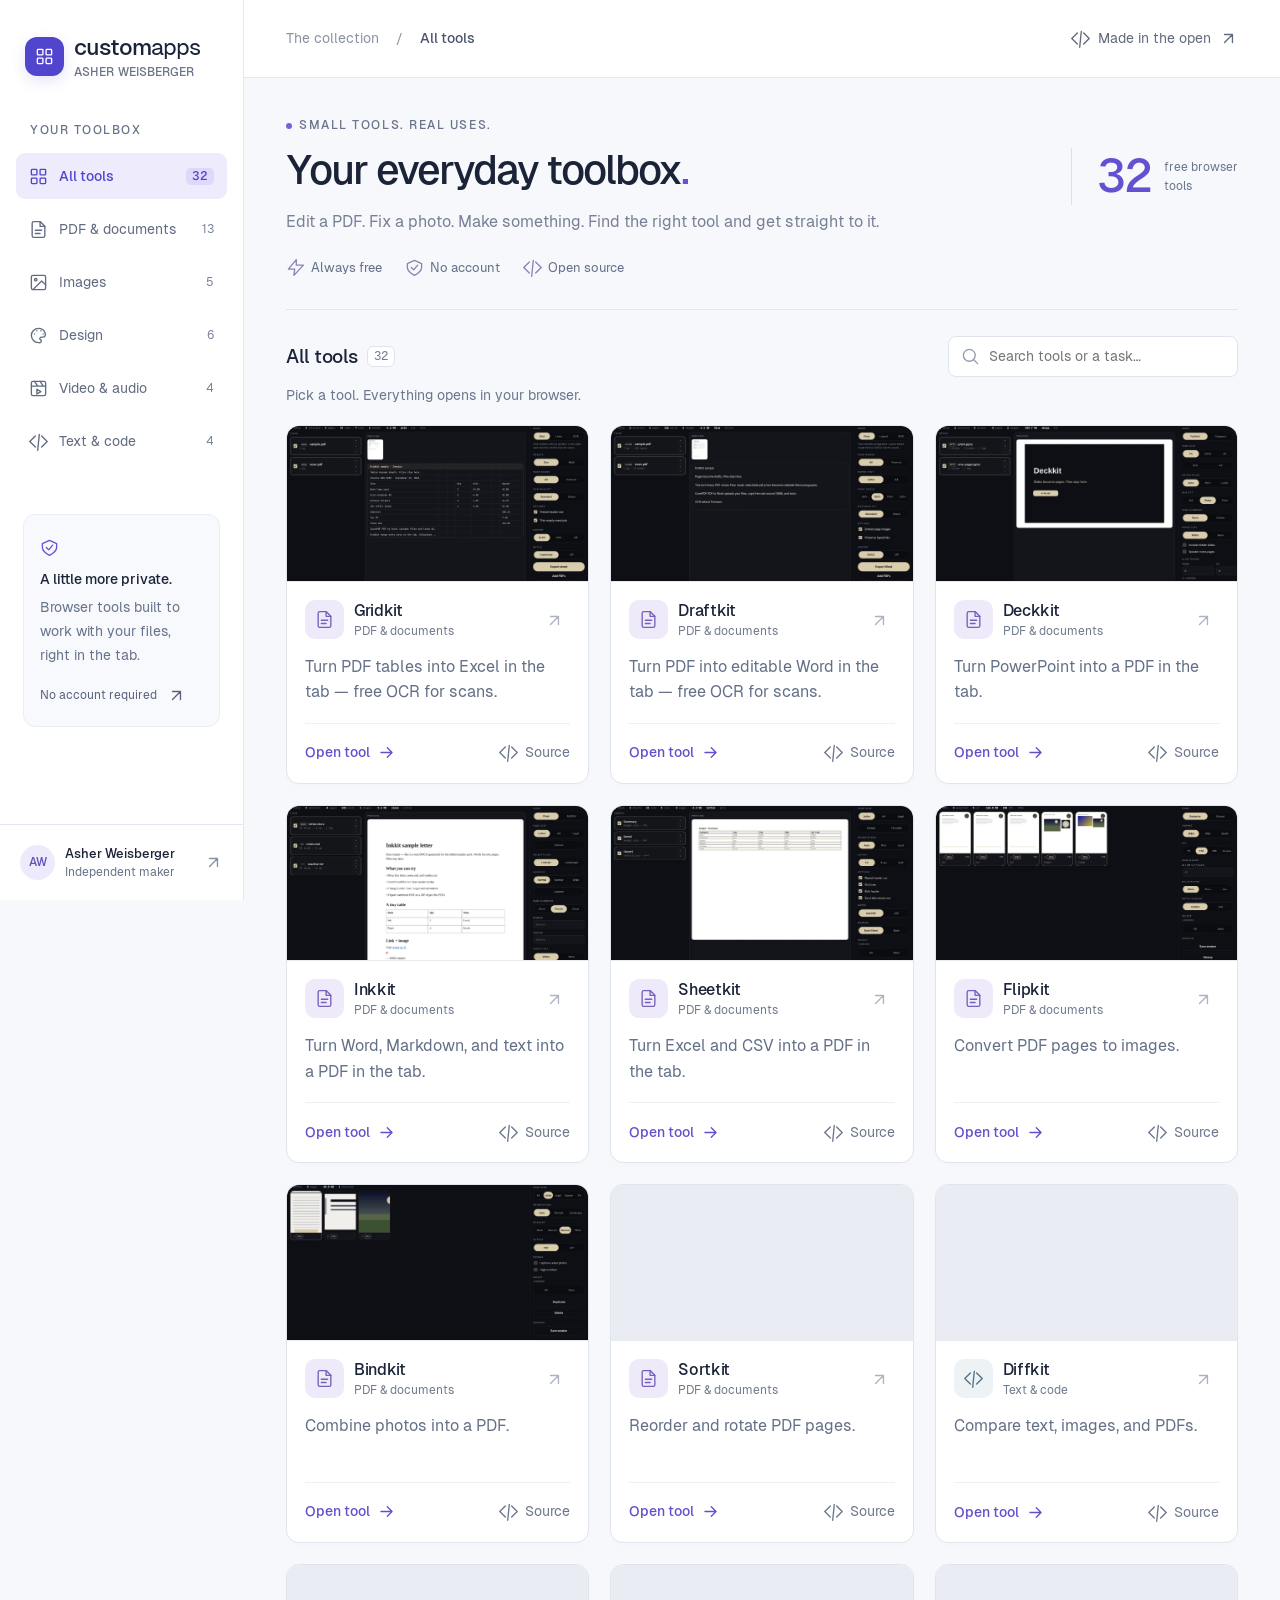
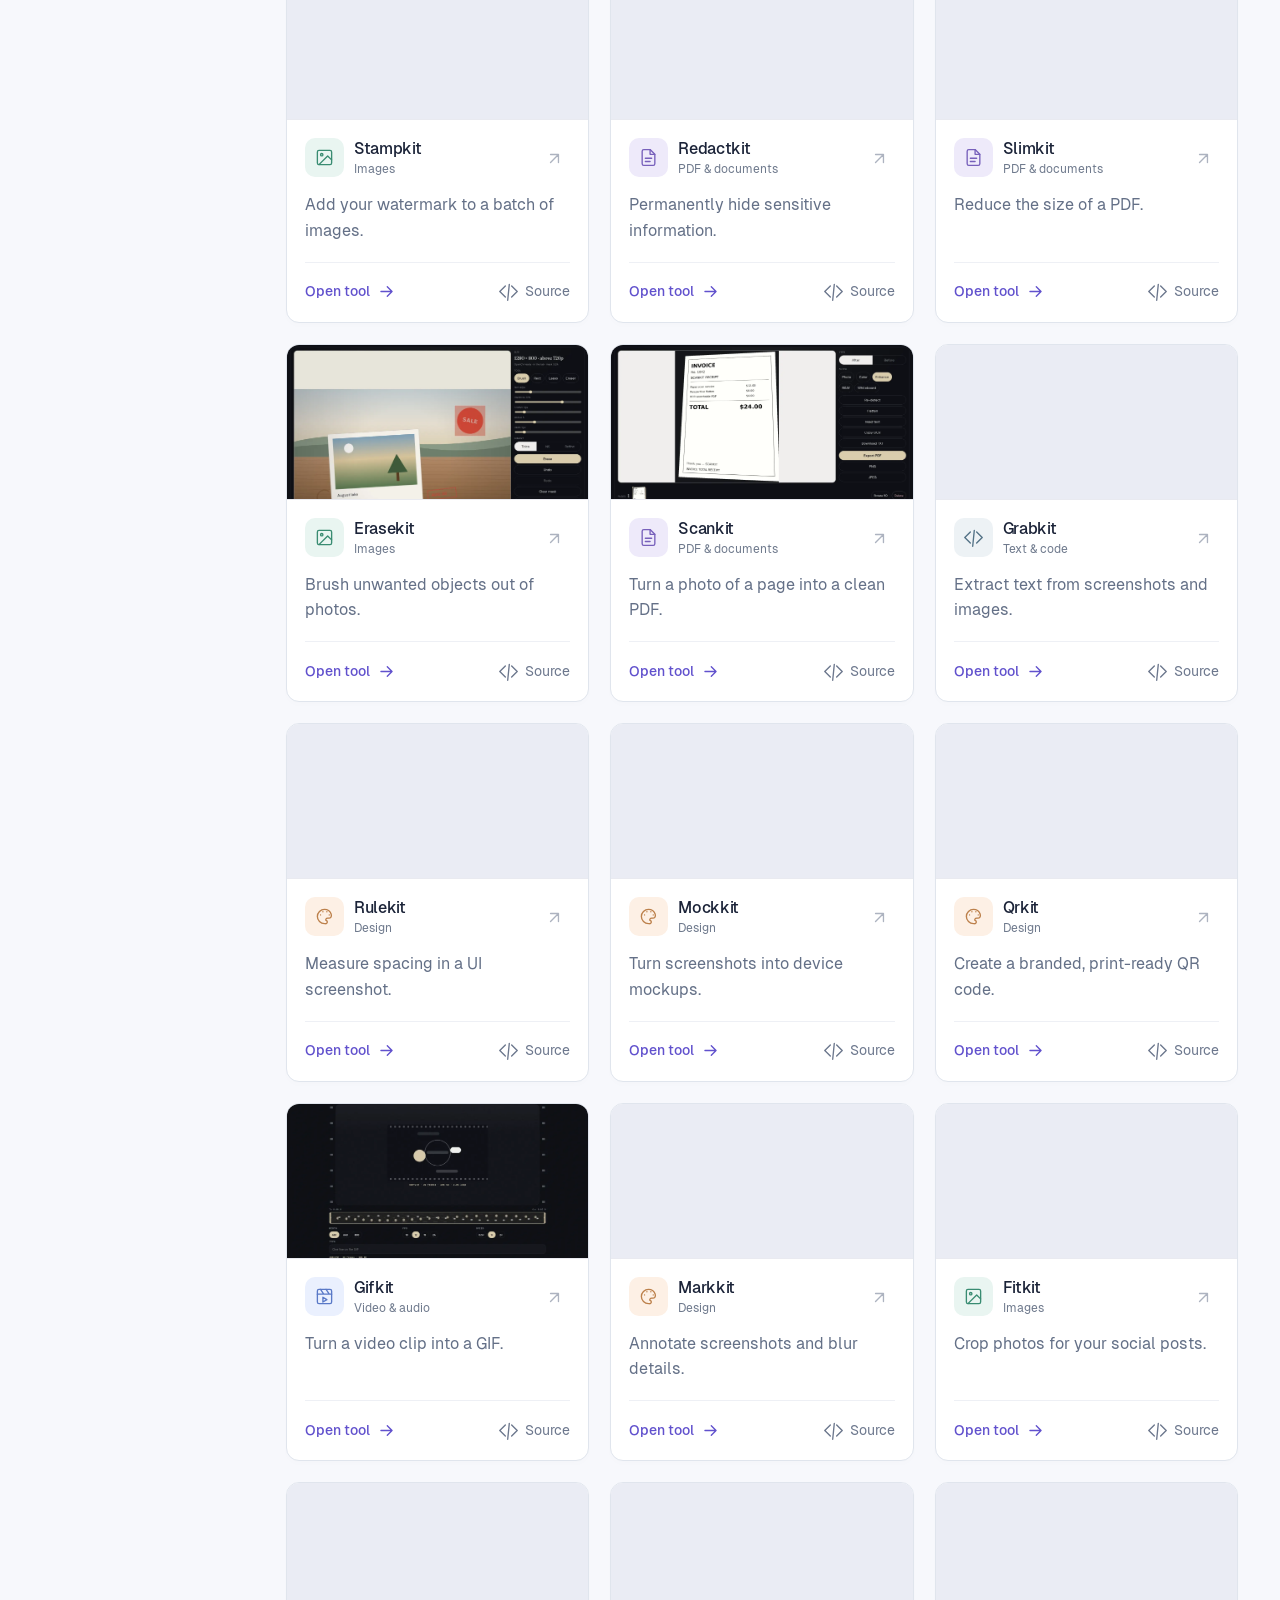
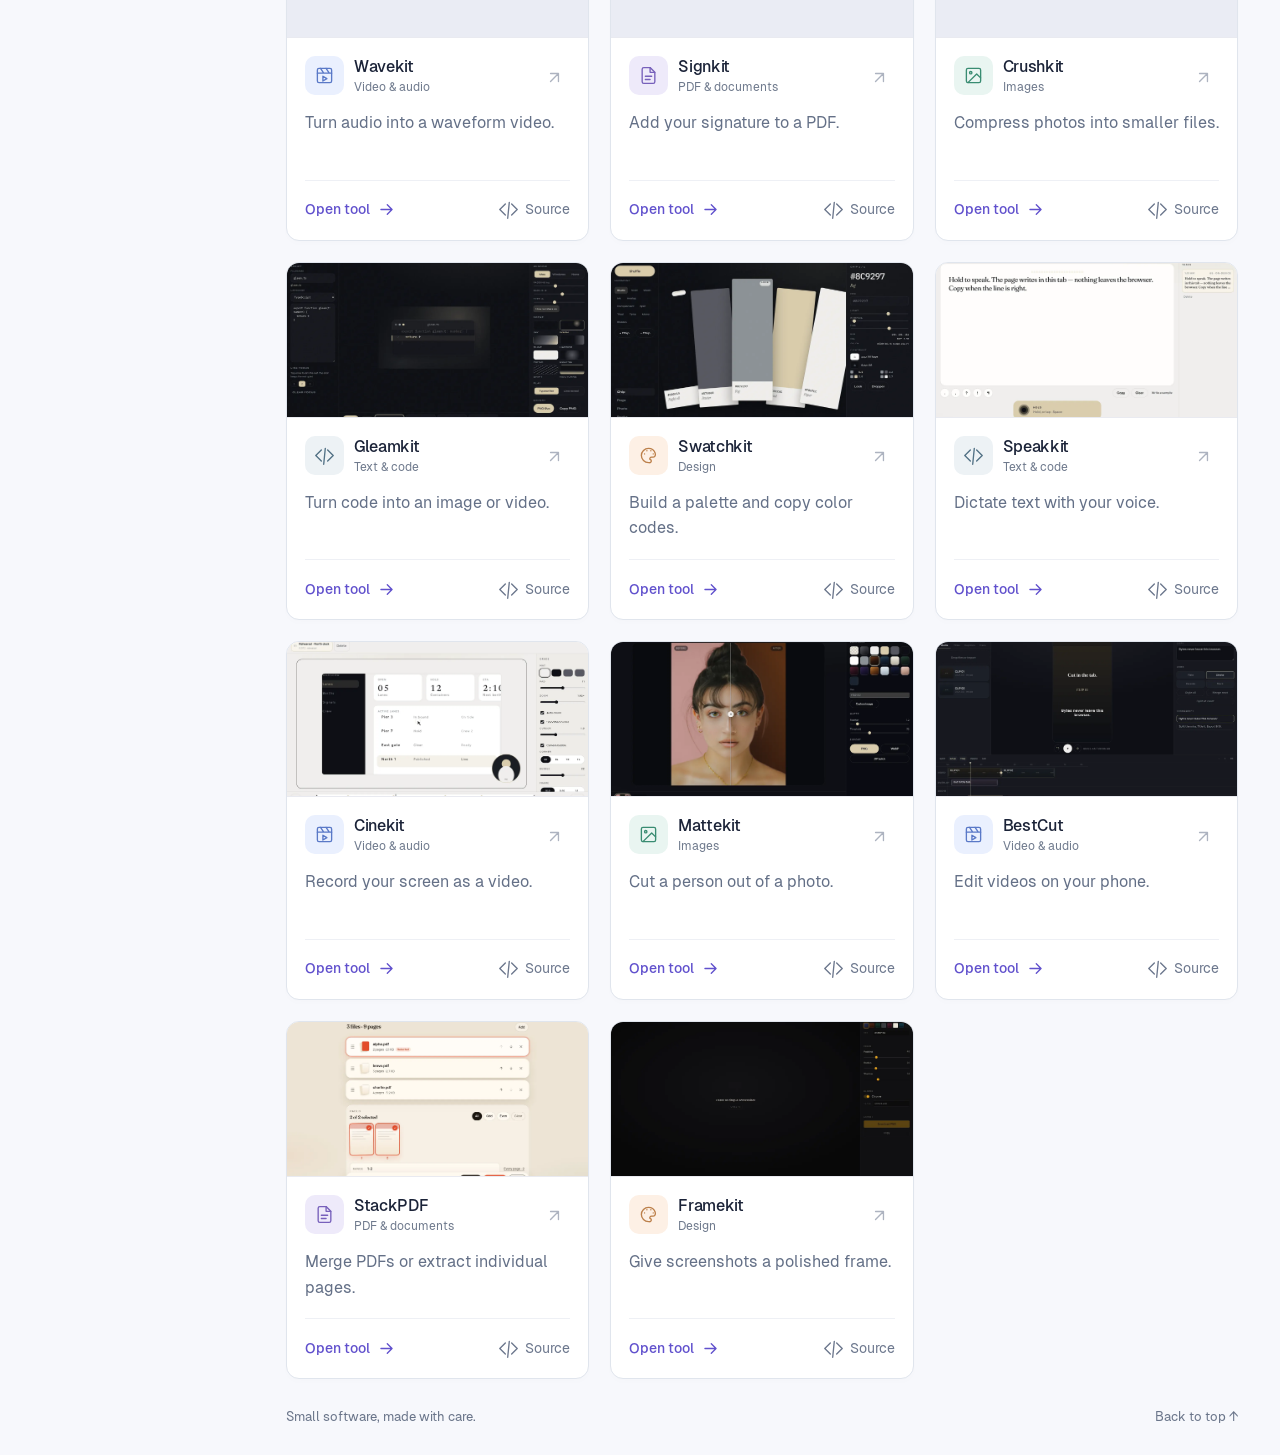
==== commit 3f05cd29: "Add Gridkit case — PDF to Excel nightly 2026-09-11 Tables become sheets. Newest gallery row for Ashe" ====
--- a/docs/index.html
+++ b/docs/index.html
@@ -1,6 +1,10 @@
-<!doctype html><html lang="en"><head><meta charset="utf-8"><meta name="viewport" content="width=device-width,initial-scale=1"><meta name="theme-color" content="#5145cd"><meta name="description" content="31 free browser tools by Asher Weisberger. Edit PDFs, work with images, create videos, and more."><title>Custom Apps — 31 free browser tools</title><link rel="icon" href="./favicon.svg" type="image/svg+xml"><link rel="stylesheet" href="./styles.css"></head><body><div class="app-shell"><a class="skip-link" href="#tools">Skip to tools</a>
-<aside class="library-sidebar"><div class="brand-area"><button type="button" class="brand" id="reset-home" aria-label="Show all tools"><span class="brand-symbol"><svg width="19" height="19" viewBox="0 0 24 24" fill="none" stroke="currentColor" stroke-width="1.7" stroke-linecap="round" stroke-linejoin="round" aria-hidden="true"><rect x="3" y="3" width="7" height="7" rx="1"/><rect x="14" y="3" width="7" height="7" rx="1"/><rect x="3" y="14" width="7" height="7" rx="1"/><rect x="14" y="14" width="7" height="7" rx="1"/></svg></span><span>custom<span class="brand-light">apps</span><small>ASHER WEISBERGER</small></span></button></div><div class="sidebar-body"><p class="nav-label">YOUR TOOLBOX</p><nav class="category-nav" aria-label="Tool categories"><button type="button" class="category selected" data-category="All tools" aria-pressed="true"><svg width="19" height="19" viewBox="0 0 24 24" fill="none" stroke="currentColor" stroke-width="1.7" stroke-linecap="round" stroke-linejoin="round" aria-hidden="true"><rect x="3" y="3" width="7" height="7" rx="1"/><rect x="14" y="3" width="7" height="7" rx="1"/><rect x="3" y="14" width="7" height="7" rx="1"/><rect x="14" y="14" width="7" height="7" rx="1"/></svg><span>All tools</span><span class="category-count">31</span></button><button type="button" class="category" data-category="PDF &amp; documents" aria-pressed="false"><svg width="19" height="19" viewBox="0 0 24 24" fill="none" stroke="currentColor" stroke-width="1.7" stroke-linecap="round" stroke-linejoin="round" aria-hidden="true"><path d="M14 2H6a2 2 0 0 0-2 2v16a2 2 0 0 0 2 2h12a2 2 0 0 0 2-2V8Z"/><path d="M14 2v6h6M8 13h8M8 17h6"/></svg><span>PDF &amp; documents</span><span class="category-count">12</span></button><button type="button" class="category" data-category="Images" aria-pressed="false"><svg width="19" height="19" viewBox="0 0 24 24" fill="none" stroke="currentColor" stroke-width="1.7" stroke-linecap="round" stroke-linejoin="round" aria-hidden="true"><rect x="3" y="3" width="18" height="18" rx="2"/><circle cx="8.5" cy="8.5" r="1.5"/><path d="m21 15-5-5L5 21"/></svg><span>Images</span><span class="category-count">5</span></button><button type="button" class="category" data-category="Design" aria-pressed="false"><svg width="19" height="19" viewBox="0 0 24 24" fill="none" stroke="currentColor" stroke-width="1.7" stroke-linecap="round" stroke-linejoin="round" aria-hidden="true"><path d="M12 3a9 9 0 1 0 0 18h1a2 2 0 0 0 1-4c-1-1 0-3 2-3h2c5 0 3-11-6-11Z"/><path d="M7 10h.01M10 6h.01M15 6h.01M18 10h.01"/></svg><span>Design</span><span class="category-count">6</span></button><button type="button" class="category" data-category="Video &amp; audio" aria-pressed="false"><svg width="19" height="19" viewBox="0 0 24 24" fill="none" stroke="currentColor" stroke-width="1.7" stroke-linecap="round" stroke-linejoin="round" aria-hidden="true"><rect x="3" y="3" width="18" height="18" rx="2"/><path d="M3 9h18M7 3l4 6m3-6 4 6m-8 4 5 3-5 3Z"/></svg><span>Video &amp; audio</span><span class="category-count">4</span></button><button type="button" class="category" data-category="Text &amp; code" aria-pressed="false"><svg width="19" height="19" viewBox="0 0 24 24" fill="none" stroke="currentColor" stroke-width="1.7" stroke-linecap="round" stroke-linejoin="round" aria-hidden="true"><path d="m8 5-7 7 7 7m8-14 7 7-7 7m-3-16-2 20"/></svg><span>Text &amp; code</span><span class="category-count">4</span></button></nav><div class="sidebar-note"><div class="note-icon"><svg width="19" height="19" viewBox="0 0 24 24" fill="none" stroke="currentColor" stroke-width="1.7" stroke-linecap="round" stroke-linejoin="round" aria-hidden="true"><path d="M12 3 3 7v5c0 5 9 10 9 10s9-5 9-10V7ZM8 12l3 3 5-6"/></svg></div><h2>A little more private.</h2><p>Browser tools built to work with your files, right in the tab.</p><span>No account required <svg width="19" height="19" viewBox="0 0 24 24" fill="none" stroke="currentColor" stroke-width="1.7" stroke-linecap="round" stroke-linejoin="round" aria-hidden="true"><path d="M7 17 17 7M7 7h10v10"/></svg></span></div></div><div class="sidebar-footer"><a href="https://x.com/AsherWeisberger" target="_blank" rel="noopener noreferrer"><span class="avatar">AW</span><span><strong>Asher Weisberger</strong><small>Independent maker</small></span><svg width="19" height="19" viewBox="0 0 24 24" fill="none" stroke="currentColor" stroke-width="1.7" stroke-linecap="round" stroke-linejoin="round" aria-hidden="true"><path d="M7 17 17 7M7 7h10v10"/></svg></a></div></aside>
-<div class="workspace"><header class="topbar"><span class="breadcrumb">The collection <span>/</span><strong id="breadcrumb-category">All tools</strong></span><a href="https://github.com/AsherWeisberger" target="_blank" rel="noopener noreferrer"><svg width="19" height="19" viewBox="0 0 24 24" fill="none" stroke="currentColor" stroke-width="1.7" stroke-linecap="round" stroke-linejoin="round" aria-hidden="true"><path d="m8 5-7 7 7 7m8-14 7 7-7 7m-3-16-2 20"/></svg><span>Made in the open</span><svg width="19" height="19" viewBox="0 0 24 24" fill="none" stroke="currentColor" stroke-width="1.7" stroke-linecap="round" stroke-linejoin="round" aria-hidden="true"><path d="M7 17 17 7M7 7h10v10"/></svg></a></header><main id="tools" class="main-content"><section class="intro"><div><p class="eyebrow"><span></span>SMALL TOOLS. REAL USES.</p><h1>Your everyday toolbox<span>.</span></h1><p>Edit a PDF. Fix a photo. Make something.<br class="mobile-break"> Find the right tool and get straight to it.</p></div><div class="collection-badge"><span>31</span><p>free browser<br>tools</p></div></section><div class="benefits"><span><svg width="19" height="19" viewBox="0 0 24 24" fill="none" stroke="currentColor" stroke-width="1.7" stroke-linecap="round" stroke-linejoin="round" aria-hidden="true"><path d="m13 2-10 12h8l-1 8L22 9h-9Z"/></svg> Always free</span><span><svg width="19" height="19" viewBox="0 0 24 24" fill="none" stroke="currentColor" stroke-width="1.7" stroke-linecap="round" stroke-linejoin="round" aria-hidden="true"><path d="M12 3 3 7v5c0 5 9 10 9 10s9-5 9-10V7ZM8 12l3 3 5-6"/></svg> No account</span><span><svg width="19" height="19" viewBox="0 0 24 24" fill="none" stroke="currentColor" stroke-width="1.7" stroke-linecap="round" stroke-linejoin="round" aria-hidden="true"><path d="m8 5-7 7 7 7m8-14 7 7-7 7m-3-16-2 20"/></svg> Open source</span></div><section class="directory" aria-label="Browse tools"><div class="directory-toolbar"><div class="section-title"><h2 id="category-title">All tools</h2><span id="result-count">31</span></div><div class="search-field"><svg width="19" height="19" viewBox="0 0 24 24" fill="none" stroke="currentColor" stroke-width="1.7" stroke-linecap="round" stroke-linejoin="round" aria-hidden="true"><circle cx="10.5" cy="10.5" r="7.5"/><path d="m16 16 5 5"/></svg><input id="search-tools" type="search" aria-label="Search tools" placeholder="Search tools or a task…" autocomplete="off"><button id="clear-search" aria-label="Clear search" hidden><svg width="19" height="19" viewBox="0 0 24 24" fill="none" stroke="currentColor" stroke-width="1.7" stroke-linecap="round" stroke-linejoin="round" aria-hidden="true"><path d="m6 6 12 12M6 18 18 6"/></svg></button></div></div><p class="result-summary" id="result-summary" aria-live="polite">Pick a tool. Everything opens in your browser.</p><div class="tool-grid"><article class="tool-card tone-0" id="draftkit" data-category="PDF &amp; documents" data-search="draftkit pdf &amp; documents turn pdf into editable word in the tab — free ocr for scans. pages become drafts. files stay here. pdf to word">
+<!doctype html><html lang="en"><head><meta charset="utf-8"><meta name="viewport" content="width=device-width,initial-scale=1"><meta name="theme-color" content="#5145cd"><meta name="description" content="32 free browser tools by Asher Weisberger. Edit PDFs, work with images, create videos, and more."><title>Custom Apps — 32 free browser tools</title><link rel="icon" href="./favicon.svg" type="image/svg+xml"><link rel="stylesheet" href="./styles.css"></head><body><div class="app-shell"><a class="skip-link" href="#tools">Skip to tools</a>
+<aside class="library-sidebar"><div class="brand-area"><button type="button" class="brand" id="reset-home" aria-label="Show all tools"><span class="brand-symbol"><svg width="19" height="19" viewBox="0 0 24 24" fill="none" stroke="currentColor" stroke-width="1.7" stroke-linecap="round" stroke-linejoin="round" aria-hidden="true"><rect x="3" y="3" width="7" height="7" rx="1"/><rect x="14" y="3" width="7" height="7" rx="1"/><rect x="3" y="14" width="7" height="7" rx="1"/><rect x="14" y="14" width="7" height="7" rx="1"/></svg></span><span>custom<span class="brand-light">apps</span><small>ASHER WEISBERGER</small></span></button></div><div class="sidebar-body"><p class="nav-label">YOUR TOOLBOX</p><nav class="category-nav" aria-label="Tool categories"><button type="button" class="category selected" data-category="All tools" aria-pressed="true"><svg width="19" height="19" viewBox="0 0 24 24" fill="none" stroke="currentColor" stroke-width="1.7" stroke-linecap="round" stroke-linejoin="round" aria-hidden="true"><rect x="3" y="3" width="7" height="7" rx="1"/><rect x="14" y="3" width="7" height="7" rx="1"/><rect x="3" y="14" width="7" height="7" rx="1"/><rect x="14" y="14" width="7" height="7" rx="1"/></svg><span>All tools</span><span class="category-count">32</span></button><button type="button" class="category" data-category="PDF &amp; documents" aria-pressed="false"><svg width="19" height="19" viewBox="0 0 24 24" fill="none" stroke="currentColor" stroke-width="1.7" stroke-linecap="round" stroke-linejoin="round" aria-hidden="true"><path d="M14 2H6a2 2 0 0 0-2 2v16a2 2 0 0 0 2 2h12a2 2 0 0 0 2-2V8Z"/><path d="M14 2v6h6M8 13h8M8 17h6"/></svg><span>PDF &amp; documents</span><span class="category-count">13</span></button><button type="button" class="category" data-category="Images" aria-pressed="false"><svg width="19" height="19" viewBox="0 0 24 24" fill="none" stroke="currentColor" stroke-width="1.7" stroke-linecap="round" stroke-linejoin="round" aria-hidden="true"><rect x="3" y="3" width="18" height="18" rx="2"/><circle cx="8.5" cy="8.5" r="1.5"/><path d="m21 15-5-5L5 21"/></svg><span>Images</span><span class="category-count">5</span></button><button type="button" class="category" data-category="Design" aria-pressed="false"><svg width="19" height="19" viewBox="0 0 24 24" fill="none" stroke="currentColor" stroke-width="1.7" stroke-linecap="round" stroke-linejoin="round" aria-hidden="true"><path d="M12 3a9 9 0 1 0 0 18h1a2 2 0 0 0 1-4c-1-1 0-3 2-3h2c5 0 3-11-6-11Z"/><path d="M7 10h.01M10 6h.01M15 6h.01M18 10h.01"/></svg><span>Design</span><span class="category-count">6</span></button><button type="button" class="category" data-category="Video &amp; audio" aria-pressed="false"><svg width="19" height="19" viewBox="0 0 24 24" fill="none" stroke="currentColor" stroke-width="1.7" stroke-linecap="round" stroke-linejoin="round" aria-hidden="true"><rect x="3" y="3" width="18" height="18" rx="2"/><path d="M3 9h18M7 3l4 6m3-6 4 6m-8 4 5 3-5 3Z"/></svg><span>Video &amp; audio</span><span class="category-count">4</span></button><button type="button" class="category" data-category="Text &amp; code" aria-pressed="false"><svg width="19" height="19" viewBox="0 0 24 24" fill="none" stroke="currentColor" stroke-width="1.7" stroke-linecap="round" stroke-linejoin="round" aria-hidden="true"><path d="m8 5-7 7 7 7m8-14 7 7-7 7m-3-16-2 20"/></svg><span>Text &amp; code</span><span class="category-count">4</span></button></nav><div class="sidebar-note"><div class="note-icon"><svg width="19" height="19" viewBox="0 0 24 24" fill="none" stroke="currentColor" stroke-width="1.7" stroke-linecap="round" stroke-linejoin="round" aria-hidden="true"><path d="M12 3 3 7v5c0 5 9 10 9 10s9-5 9-10V7ZM8 12l3 3 5-6"/></svg></div><h2>A little more private.</h2><p>Browser tools built to work with your files, right in the tab.</p><span>No account required <svg width="19" height="19" viewBox="0 0 24 24" fill="none" stroke="currentColor" stroke-width="1.7" stroke-linecap="round" stroke-linejoin="round" aria-hidden="true"><path d="M7 17 17 7M7 7h10v10"/></svg></span></div></div><div class="sidebar-footer"><a href="https://x.com/AsherWeisberger" target="_blank" rel="noopener noreferrer"><span class="avatar">AW</span><span><strong>Asher Weisberger</strong><small>Independent maker</small></span><svg width="19" height="19" viewBox="0 0 24 24" fill="none" stroke="currentColor" stroke-width="1.7" stroke-linecap="round" stroke-linejoin="round" aria-hidden="true"><path d="M7 17 17 7M7 7h10v10"/></svg></a></div></aside>
+<div class="workspace"><header class="topbar"><span class="breadcrumb">The collection <span>/</span><strong id="breadcrumb-category">All tools</strong></span><a href="https://github.com/AsherWeisberger" target="_blank" rel="noopener noreferrer"><svg width="19" height="19" viewBox="0 0 24 24" fill="none" stroke="currentColor" stroke-width="1.7" stroke-linecap="round" stroke-linejoin="round" aria-hidden="true"><path d="m8 5-7 7 7 7m8-14 7 7-7 7m-3-16-2 20"/></svg><span>Made in the open</span><svg width="19" height="19" viewBox="0 0 24 24" fill="none" stroke="currentColor" stroke-width="1.7" stroke-linecap="round" stroke-linejoin="round" aria-hidden="true"><path d="M7 17 17 7M7 7h10v10"/></svg></a></header><main id="tools" class="main-content"><section class="intro"><div><p class="eyebrow"><span></span>SMALL TOOLS. REAL USES.</p><h1>Your everyday toolbox<span>.</span></h1><p>Edit a PDF. Fix a photo. Make something.<br class="mobile-break"> Find the right tool and get straight to it.</p></div><div class="collection-badge"><span>32</span><p>free browser<br>tools</p></div></section><div class="benefits"><span><svg width="19" height="19" viewBox="0 0 24 24" fill="none" stroke="currentColor" stroke-width="1.7" stroke-linecap="round" stroke-linejoin="round" aria-hidden="true"><path d="m13 2-10 12h8l-1 8L22 9h-9Z"/></svg> Always free</span><span><svg width="19" height="19" viewBox="0 0 24 24" fill="none" stroke="currentColor" stroke-width="1.7" stroke-linecap="round" stroke-linejoin="round" aria-hidden="true"><path d="M12 3 3 7v5c0 5 9 10 9 10s9-5 9-10V7ZM8 12l3 3 5-6"/></svg> No account</span><span><svg width="19" height="19" viewBox="0 0 24 24" fill="none" stroke="currentColor" stroke-width="1.7" stroke-linecap="round" stroke-linejoin="round" aria-hidden="true"><path d="m8 5-7 7 7 7m8-14 7 7-7 7m-3-16-2 20"/></svg> Open source</span></div><section class="directory" aria-label="Browse tools"><div class="directory-toolbar"><div class="section-title"><h2 id="category-title">All tools</h2><span id="result-count">32</span></div><div class="search-field"><svg width="19" height="19" viewBox="0 0 24 24" fill="none" stroke="currentColor" stroke-width="1.7" stroke-linecap="round" stroke-linejoin="round" aria-hidden="true"><circle cx="10.5" cy="10.5" r="7.5"/><path d="m16 16 5 5"/></svg><input id="search-tools" type="search" aria-label="Search tools" placeholder="Search tools or a task…" autocomplete="off"><button id="clear-search" aria-label="Clear search" hidden><svg width="19" height="19" viewBox="0 0 24 24" fill="none" stroke="currentColor" stroke-width="1.7" stroke-linecap="round" stroke-linejoin="round" aria-hidden="true"><path d="m6 6 12 12M6 18 18 6"/></svg></button></div></div><p class="result-summary" id="result-summary" aria-live="polite">Pick a tool. Everything opens in your browser.</p><div class="tool-grid"><article class="tool-card tone-0" id="gridkit" data-category="PDF &amp; documents" data-search="gridkit pdf &amp; documents turn pdf tables into excel in the tab — free ocr for scans. tables become sheets. files stay here. pdf to excel">
+<a href="https://asherweisberger.github.io/gridkit/" class="preview-link" aria-label="Open Gridkit"><img src="./shots/gridkit/card.webp" alt="Gridkit on desktop: PDF list with Grid/Lines/OCR rail, live page preview and spreadsheet grid pane, Export sheet." width="1440" height="900" loading="eager" decoding="async"><span class="preview-action">Open tool <svg width="19" height="19" viewBox="0 0 24 24" fill="none" stroke="currentColor" stroke-width="1.7" stroke-linecap="round" stroke-linejoin="round" aria-hidden="true"><path d="M7 17 17 7M7 7h10v10"/></svg></span></a>
+<div class="card-body"><div class="card-heading"><span class="tool-icon"><svg width="19" height="19" viewBox="0 0 24 24" fill="none" stroke="currentColor" stroke-width="1.7" stroke-linecap="round" stroke-linejoin="round" aria-hidden="true"><path d="M14 2H6a2 2 0 0 0-2 2v16a2 2 0 0 0 2 2h12a2 2 0 0 0 2-2V8Z"/><path d="M14 2v6h6M8 13h8M8 17h6"/></svg></span><div><h3><a href="https://asherweisberger.github.io/gridkit/">Gridkit</a></h3><span class="tool-category">PDF &amp; documents</span></div><a class="launch-icon" href="https://asherweisberger.github.io/gridkit/" aria-label="Open Gridkit"><svg width="19" height="19" viewBox="0 0 24 24" fill="none" stroke="currentColor" stroke-width="1.7" stroke-linecap="round" stroke-linejoin="round" aria-hidden="true"><path d="M7 17 17 7M7 7h10v10"/></svg></a></div><p>Turn PDF tables into Excel in the tab — free OCR for scans.</p><div class="card-bottom"><a href="https://asherweisberger.github.io/gridkit/">Open tool <svg width="19" height="19" viewBox="0 0 24 24" fill="none" stroke="currentColor" stroke-width="1.7" stroke-linecap="round" stroke-linejoin="round" aria-hidden="true"><path d="M5 12h14m-6-6 6 6-6 6"/></svg></a><a class="source-link" href="https://github.com/AsherWeisberger/gridkit" target="_blank" rel="noopener noreferrer" aria-label="Gridkit source code"><svg width="19" height="19" viewBox="0 0 24 24" fill="none" stroke="currentColor" stroke-width="1.7" stroke-linecap="round" stroke-linejoin="round" aria-hidden="true"><path d="m8 5-7 7 7 7m8-14 7 7-7 7m-3-16-2 20"/></svg>Source</a></div></div></article>
+
+        <article class="tool-card tone-0" id="draftkit" data-category="PDF &amp; documents" data-search="draftkit pdf &amp; documents turn pdf into editable word in the tab — free ocr for scans. pages become drafts. files stay here. pdf to word">
 <a href="https://asherweisberger.github.io/draftkit/" class="preview-link" aria-label="Open Draftkit"><img src="./shots/draftkit/card.webp" alt="Draftkit on desktop: PDF list with Flow/Layout/OCR rail, live page preview and draft text pane, Export Word." width="1440" height="900" loading="eager" decoding="async"><span class="preview-action">Open tool <svg width="19" height="19" viewBox="0 0 24 24" fill="none" stroke="currentColor" stroke-width="1.7" stroke-linecap="round" stroke-linejoin="round" aria-hidden="true"><path d="M7 17 17 7M7 7h10v10"/></svg></span></a>
 <div class="card-body"><div class="card-heading"><span class="tool-icon"><svg width="19" height="19" viewBox="0 0 24 24" fill="none" stroke="currentColor" stroke-width="1.7" stroke-linecap="round" stroke-linejoin="round" aria-hidden="true"><path d="M14 2H6a2 2 0 0 0-2 2v16a2 2 0 0 0 2 2h12a2 2 0 0 0 2-2V8Z"/><path d="M14 2v6h6M8 13h8M8 17h6"/></svg></span><div><h3><a href="https://asherweisberger.github.io/draftkit/">Draftkit</a></h3><span class="tool-category">PDF &amp; documents</span></div><a class="launch-icon" href="https://asherweisberger.github.io/draftkit/" aria-label="Open Draftkit"><svg width="19" height="19" viewBox="0 0 24 24" fill="none" stroke="currentColor" stroke-width="1.7" stroke-linecap="round" stroke-linejoin="round" aria-hidden="true"><path d="M7 17 17 7M7 7h10v10"/></svg></a></div><p>Turn PDF into editable Word in the tab — free OCR for scans.</p><div class="card-bottom"><a href="https://asherweisberger.github.io/draftkit/">Open tool <svg width="19" height="19" viewBox="0 0 24 24" fill="none" stroke="currentColor" stroke-width="1.7" stroke-linecap="round" stroke-linejoin="round" aria-hidden="true"><path d="M5 12h14m-6-6 6 6-6 6"/></svg></a><a class="source-link" href="https://github.com/AsherWeisberger/draftkit" target="_blank" rel="noopener noreferrer" aria-label="Draftkit source code"><svg width="19" height="19" viewBox="0 0 24 24" fill="none" stroke="currentColor" stroke-width="1.7" stroke-linecap="round" stroke-linejoin="round" aria-hidden="true"><path d="m8 5-7 7 7 7m8-14 7 7-7 7m-3-16-2 20"/></svg>Source</a></div></div></article>
 
@@ -9,7 +13,7 @@
 <div class="card-body"><div class="card-heading"><span class="tool-icon"><svg width="19" height="19" viewBox="0 0 24 24" fill="none" stroke="currentColor" stroke-width="1.7" stroke-linecap="round" stroke-linejoin="round" aria-hidden="true"><path d="M14 2H6a2 2 0 0 0-2 2v16a2 2 0 0 0 2 2h12a2 2 0 0 0 2-2V8Z"/><path d="M14 2v6h6M8 13h8M8 17h6"/></svg></span><div><h3><a href="https://asherweisberger.github.io/deckkit/">Deckkit</a></h3><span class="tool-category">PDF &amp; documents</span></div><a class="launch-icon" href="https://asherweisberger.github.io/deckkit/" aria-label="Open Deckkit"><svg width="19" height="19" viewBox="0 0 24 24" fill="none" stroke="currentColor" stroke-width="1.7" stroke-linecap="round" stroke-linejoin="round" aria-hidden="true"><path d="M7 17 17 7M7 7h10v10"/></svg></a></div><p>Turn PowerPoint into a PDF in the tab.</p><div class="card-bottom"><a href="https://asherweisberger.github.io/deckkit/">Open tool <svg width="19" height="19" viewBox="0 0 24 24" fill="none" stroke="currentColor" stroke-width="1.7" stroke-linecap="round" stroke-linejoin="round" aria-hidden="true"><path d="M5 12h14m-6-6 6 6-6 6"/></svg></a><a class="source-link" href="https://github.com/AsherWeisberger/deckkit" target="_blank" rel="noopener noreferrer" aria-label="Deckkit source code"><svg width="19" height="19" viewBox="0 0 24 24" fill="none" stroke="currentColor" stroke-width="1.7" stroke-linecap="round" stroke-linejoin="round" aria-hidden="true"><path d="m8 5-7 7 7 7m8-14 7 7-7 7m-3-16-2 20"/></svg>Source</a></div></div></article>
 
         <article class="tool-card tone-0" id="inkkit" data-category="PDF &amp; documents" data-search="inkkit pdf &amp; documents turn word, markdown, and text into a pdf in the tab. words become pages. files stay here. word to pdf">
-<a href="https://asherweisberger.github.io/inkkit/" class="preview-link" aria-label="Open Inkkit"><img src="./shots/inkkit/card.webp" alt="Inkkit on desktop: file list with DOCX MD TXT, Clean mode rail, live PDF preview, Export." width="1440" height="900" loading="eager" decoding="async"><span class="preview-action">Open tool <svg width="19" height="19" viewBox="0 0 24 24" fill="none" stroke="currentColor" stroke-width="1.7" stroke-linecap="round" stroke-linejoin="round" aria-hidden="true"><path d="M7 17 17 7M7 7h10v10"/></svg></span></a>
+<a href="https://asherweisberger.github.io/inkkit/" class="preview-link" aria-label="Open Inkkit"><img src="./shots/inkkit/card.webp" alt="Inkkit on desktop: file list with DOCX MD TXT, Clean mode rail, live PDF preview, Export." width="1440" height="900" loading="lazy" decoding="async"><span class="preview-action">Open tool <svg width="19" height="19" viewBox="0 0 24 24" fill="none" stroke="currentColor" stroke-width="1.7" stroke-linecap="round" stroke-linejoin="round" aria-hidden="true"><path d="M7 17 17 7M7 7h10v10"/></svg></span></a>
 <div class="card-body"><div class="card-heading"><span class="tool-icon"><svg width="19" height="19" viewBox="0 0 24 24" fill="none" stroke="currentColor" stroke-width="1.7" stroke-linecap="round" stroke-linejoin="round" aria-hidden="true"><path d="M14 2H6a2 2 0 0 0-2 2v16a2 2 0 0 0 2 2h12a2 2 0 0 0 2-2V8Z"/><path d="M14 2v6h6M8 13h8M8 17h6"/></svg></span><div><h3><a href="https://asherweisberger.github.io/inkkit/">Inkkit</a></h3><span class="tool-category">PDF &amp; documents</span></div><a class="launch-icon" href="https://asherweisberger.github.io/inkkit/" aria-label="Open Inkkit"><svg width="19" height="19" viewBox="0 0 24 24" fill="none" stroke="currentColor" stroke-width="1.7" stroke-linecap="round" stroke-linejoin="round" aria-hidden="true"><path d="M7 17 17 7M7 7h10v10"/></svg></a></div><p>Turn Word, Markdown, and text into a PDF in the tab.</p><div class="card-bottom"><a href="https://asherweisberger.github.io/inkkit/">Open tool <svg width="19" height="19" viewBox="0 0 24 24" fill="none" stroke="currentColor" stroke-width="1.7" stroke-linecap="round" stroke-linejoin="round" aria-hidden="true"><path d="M5 12h14m-6-6 6 6-6 6"/></svg></a><a class="source-link" href="https://github.com/AsherWeisberger/inkkit" target="_blank" rel="noopener noreferrer" aria-label="Inkkit source code"><svg width="19" height="19" viewBox="0 0 24 24" fill="none" stroke="currentColor" stroke-width="1.7" stroke-linecap="round" stroke-linejoin="round" aria-hidden="true"><path d="m8 5-7 7 7 7m8-14 7 7-7 7m-3-16-2 20"/></svg>Source</a></div></div></article>
 
         <article class="tool-card tone-0" id="sheetkit" data-category="PDF &amp; documents" data-search="sheetkit pdf &amp; documents turn excel and csv into a pdf in the tab. sheets become pages. files stay here. sheet to pdf">
